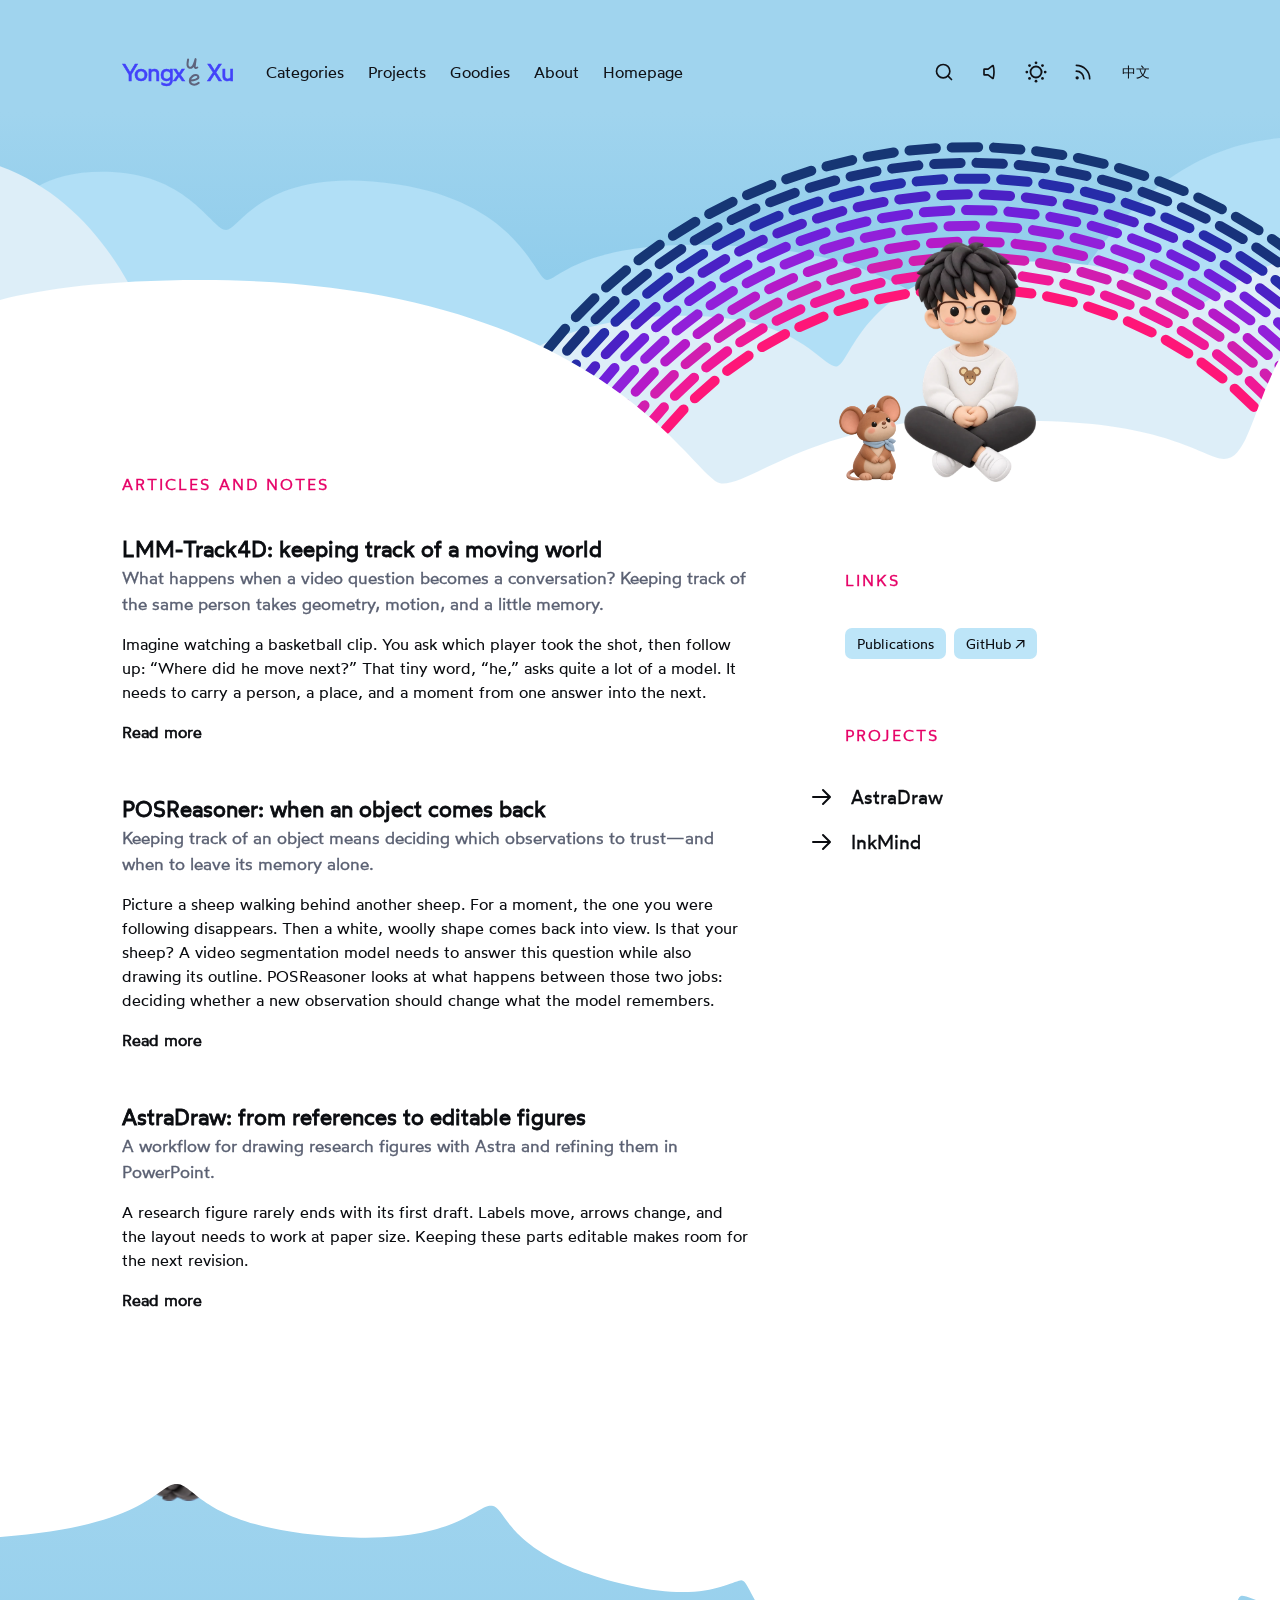
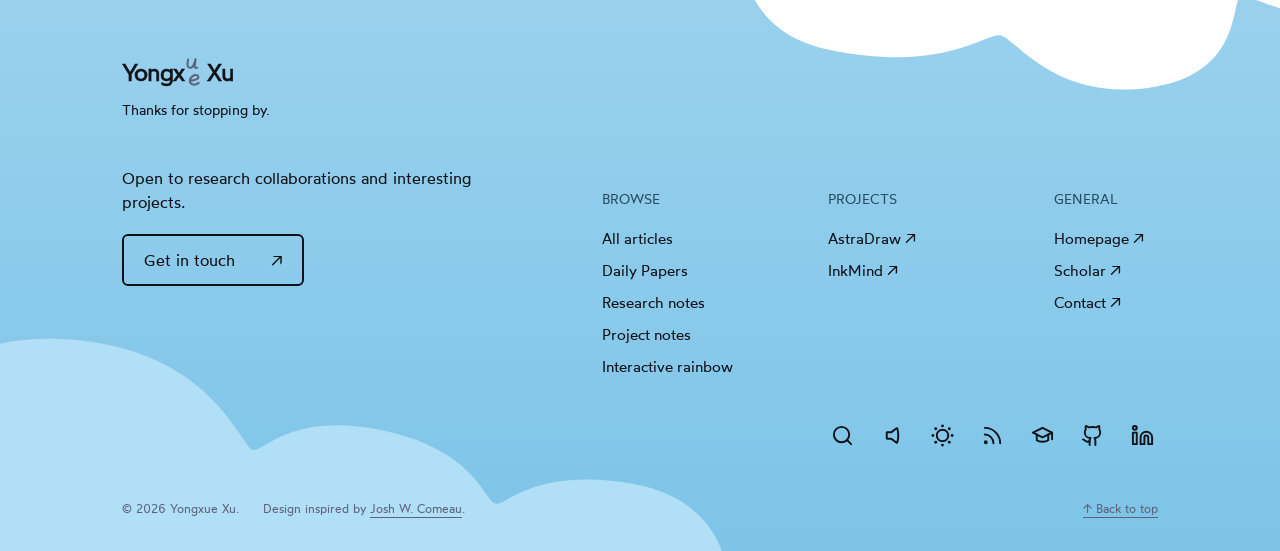
==== blog/index.html @ c4392465 "Shape Jerry greeting as an organic Blog cloud" ====
<!doctype html>
<html lang="en"><head><meta charset="utf-8"><meta name="viewport" content="width=device-width,initial-scale=1"><title>Yongxue Xu - Playground</title><meta name="description" content="Notes on research, making things, and following curiosity."><meta name="robots" content="noindex, follow"><meta name="theme-color" content="#ffffff"><script>(() => {
 let theme;
 try { theme = localStorage.getItem('academic-theme'); } catch {}
 if (theme !== 'light' && theme !== 'dark') theme = matchMedia('(prefers-color-scheme: dark)').matches ? 'dark' : 'light';
 document.documentElement.dataset.theme = theme;
 document.querySelector('meta[name="theme-color"]').content = theme === 'dark' ? '#1c1d20' : '#ffffff';
})();</script><script>if(performance.getEntriesByType('navigation')[0]?.type==='back_forward')document.documentElement.classList.add('article-arrival-restored');addEventListener('pagehide',()=>document.documentElement.classList.add('article-arrival-restored'));addEventListener('pageshow',event=>{if(event.persisted)document.documentElement.classList.add('article-arrival-restored')});</script><link rel="canonical" href="https://jerrysnow.me/blog/"><link rel="icon" href="data:,"><link rel="preload" href="/blog/fonts/wotfard-regular.woff2?v=c2abbd412fc5" as="font" type="font/woff2" crossorigin><link rel="stylesheet" href="/blog/blog.css?v=308c41fb3545"><link rel="stylesheet" href="/blog/icons.css?v=ea12366de164"><link rel="stylesheet" href="/blog/interactions.css?v=48648428bba0"><link rel="stylesheet" href="/blog/panel-motion.css?v=f6e79ca14c30"><link rel="stylesheet" href="/blog/navigation.css?v=359ce3f112be"><link rel="stylesheet" href="/blog/character.css?v=40e88186ac13"><link rel="stylesheet" href="/blog/character-details.css?v=f6d273eb0e67"><script src="/blog/character-interaction.js?v=0b908533a0e7" defer></script><link rel="stylesheet" href="/blog/footer.css?v=79daea4914ca"><link rel="stylesheet" href="/blog/identity.css?v=dd38e2857742"><link rel="stylesheet" href="/blog/article-components.css?v=2730246751bc"><link rel="stylesheet" href="/blog/research-scenes.css?v=dac17c675ec6"><link rel="stylesheet" href="/blog/track-scene.css?v=040179503195"><link rel="stylesheet" href="/blog/pos-scene.css?v=2b1e1f0c13e9"><link rel="stylesheet" href="/blog/reactions.css?v=8421b27d8550"><link rel="stylesheet" href="/blog/link-motion.css?v=eb699a6ab013"><link rel="stylesheet" href="/blog/article-meta.css?v=aee2e70439c1"><link rel="stylesheet" href="/blog/search-refine.css?v=677871f05381"><link rel="stylesheet" href="/blog/type-refine.css?v=e9ba472c1e7d"><link rel="stylesheet" href="/language-control.css?v=ee913818d95e"><script src="/language-control.js?v=cddb643d28ec" defer></script><script src="/blog/blog.js?v=fcf245952e29" defer></script><script src="/blog/reading.js?v=8371930f481e" defer></script><script src="/blog/research-scenes.js?v=ff529b68837d" defer></script><script src="/blog/track-scene.js?v=9be17534e829" defer></script><script src="/blog/pos-scene.js?v=4f4f8de9f750" defer></script><script src="/blog/tools.js?v=99a54544bd1f" defer></script><script src="/blog/icons.js?v=697948d222ee" defer></script><script src="/blog/interactions.js?v=b935df4c4863" defer></script><script src="/blog/panel-motion.js?v=184a9fdb4c69" defer></script><script src="/blog/navigation.js?v=bb3f966a4db1" defer></script><script src="/blog/reactions.js?v=2c4263b880e9" defer></script><script src="/blog/link-motion.js?v=6c645b166e83" defer></script><script src="/blog/article-meta.js?v=1c717c5bc2c6" defer></script><script src="/blog/page-hits.js?v=10e1ca2c6a20" defer></script><link rel="alternate" type="application/rss+xml" title="Yongxue Xu — Blog" href="/blog/feed.xml"></head><body id="top" class="blog-home"><a class="skip-link" href="#content">Skip to content</a><header class="site-header"><div class="blog-header"><a class="identity" href="/blog/" aria-label="Yongxue Xu — Blog"><span>Yongx</span><span class="name-monogram"><span class="name-monogram-text">ue</span><svg class="name-letter-u" width="16" height="14" viewBox="0 0 16 14" fill="none" aria-hidden="true" focusable="false"><path d="M3.1 2.5C2.7 4.6 2.1 7.4 2.8 9.2C3.4 10.9 5.5 11.4 7.1 10.1C9.1 8.5 9.8 4.9 10.6 2.1L9.7 9.4C9.6 10.8 10.6 11.5 12.3 10.5"/></svg><svg class="name-letter-e" width="16" height="14" viewBox="0 0 16 14" fill="none" aria-hidden="true" focusable="false"><path d="M3.2 7.4C6.4 7.6 11.8 6.2 11.4 3.8C11 1.5 7.7 1.5 5.6 3.1C2.2 5.7 1.9 9.6 4.9 11.1C7 12.2 9.5 11.6 11.7 9.9"/></svg></span><span>Xu</span></a><nav class="blog-nav" aria-label="Blog navigation"><div class="nav-disclosure"><button class="nav-trigger" type="button" data-nav-key="categories" aria-expanded="false" aria-controls="desktop-nav-panel-categories"><span data-en="Categories" data-zh="分类">Categories</span></button><div class="nav-panel" id="desktop-nav-panel-categories" hidden><a href="/blog/"><span data-en="All articles" data-zh="全部文章">All articles</span></a><a href="/daily/"><span data-en="Daily Papers" data-zh="每日论文">Daily Papers</span></a><a href="/blog/#research"><span data-en="Research notes" data-zh="研究笔记">Research notes</span></a><a href="/blog/#project-notes"><span data-en="Project notes" data-zh="项目笔记">Project notes</span></a></div></div><div class="nav-disclosure"><button class="nav-trigger" type="button" data-nav-key="projects" aria-expanded="false" aria-controls="desktop-nav-panel-projects"><span data-en="Projects" data-zh="项目">Projects</span></button><div class="nav-panel" id="desktop-nav-panel-projects" hidden><a href="https://github.com/IamJerryXu/AstraDraw" target="_blank" rel="noopener noreferrer">AstraDraw ↗</a><a href="https://inkmind-ai.com/" target="_blank" rel="noopener noreferrer">InkMind ↗</a></div></div><div class="nav-disclosure"><button class="nav-trigger" type="button" data-nav-key="goodies" aria-expanded="false" aria-controls="desktop-nav-panel-goodies"><span data-en="Goodies" data-zh="小玩意">Goodies</span></button><div class="nav-panel" id="desktop-nav-panel-goodies" hidden><a href="/blog/#rainbow" data-open-rainbow><span data-en="Interactive rainbow" data-zh="互动彩虹">Interactive rainbow</span></a><a href="/blog/feed.xml"><span data-en="RSS feed" data-zh="RSS 订阅">RSS feed</span></a></div></div><div class="nav-disclosure"><button class="nav-trigger" type="button" data-nav-key="about" aria-expanded="false" aria-controls="desktop-nav-panel-about"><span data-en="About" data-zh="关于">About</span></button><div class="nav-panel" id="desktop-nav-panel-about" hidden><p><span data-en="I’m Yongxue, an undergraduate at Sun Yat-sen University working on video generation and world models." data-zh="我是永雪，中山大学本科生，研究视频生成与世界模型。">I’m Yongxue, an undergraduate at Sun Yat-sen University working on video generation and world models.</span></p><a href="mailto:jiangjiangcheng753@gmail.com"><span data-en="Say hello" data-zh="联系我">Say hello</span> ↗</a></div></div><a class="nav-homepage" href="/"><span data-en="Homepage" data-zh="学术主页">Homepage</span></a></nav><div class="header-actions"><button class="icon-button" id="search-toggle" type="button" aria-label="Search" title="Search (⌘ K)" aria-haspopup="dialog" aria-controls="site-search" aria-expanded="false"><svg viewBox="0 0 24 24" fill="none" stroke="currentColor" stroke-width="1.7" stroke-linecap="round" stroke-linejoin="round" aria-hidden="true"><circle cx="10.5" cy="10.5" r="6.5"/><path d="m16 16 5 5"/></svg></button><button class="icon-button" id="sound-toggle" type="button" aria-label="Enable sounds" title="Enable sounds" aria-pressed="false"><svg viewBox="0 0 24 24" fill="none" stroke="currentColor" stroke-width="1.7" stroke-linecap="round" stroke-linejoin="round" aria-hidden="true"><path d="M11 4 6 8H3v8h3l5 4Z"/><path class="sound-waves" d="M15 8c2 2 2 6 0 8m3-11c4 4 4 10 0 14"/><path class="sound-off" d="m16 9 5 6m0-6-5 6"/></svg></button><button id="theme-toggle" type="button" aria-label="Switch to dark mode" title="Switch to dark mode"><svg class="theme-icon theme-icon--moon" viewBox="0 0 24 24" fill="none" stroke="currentColor" stroke-width="1.7" stroke-linecap="round" stroke-linejoin="round" aria-hidden="true"><path d="M20.9 13a9 9 0 0 1-9.9-9.9A9 9 0 1 0 20.9 13Z"/></svg><svg class="theme-icon theme-icon--sun" viewBox="0 0 24 24" fill="none" stroke="currentColor" stroke-width="1.7" stroke-linecap="round" aria-hidden="true"><circle cx="12" cy="12" r="4"/><path d="M12 2v2m0 16v2M2 12h2m16 0h2M4.93 4.93l1.42 1.42m11.3 11.3 1.42 1.42M4.93 19.07l1.42-1.42m11.3-11.3 1.42-1.42"/></svg></button><a class="icon-button social-tool" href="/blog/feed.xml" aria-label="RSS" title="RSS"><svg viewBox="0 0 24 24" fill="none" stroke="currentColor" stroke-width="1.7" stroke-linecap="round" stroke-linejoin="round" aria-hidden="true"><path d="M4 4a16 16 0 0 1 16 16M4 10a10 10 0 0 1 10 10"/><circle cx="5" cy="19" r="1" fill="currentColor"/></svg></a><button id="language" type="button" aria-label="切换到中文">中文</button><button class="menu-toggle" type="button" aria-label="Menu" aria-expanded="false" aria-controls="mobile-menu"><svg viewBox="0 0 24 24" fill="none" stroke="currentColor" stroke-width="2" aria-hidden="true"><path d="M4 7h16M4 12h16M4 17h16"/></svg></button></div></div><nav id="mobile-menu" hidden aria-label="Mobile navigation"><div class="nav-disclosure"><button class="nav-trigger" type="button" data-nav-key="categories" aria-expanded="false" aria-controls="mobile-nav-panel-categories"><span data-en="Categories" data-zh="分类">Categories</span></button><div class="nav-panel" id="mobile-nav-panel-categories" hidden><a href="/blog/"><span data-en="All articles" data-zh="全部文章">All articles</span></a><a href="/daily/"><span data-en="Daily Papers" data-zh="每日论文">Daily Papers</span></a><a href="/blog/#research"><span data-en="Research notes" data-zh="研究笔记">Research notes</span></a><a href="/blog/#project-notes"><span data-en="Project notes" data-zh="项目笔记">Project notes</span></a></div></div><div class="nav-disclosure"><button class="nav-trigger" type="button" data-nav-key="projects" aria-expanded="false" aria-controls="mobile-nav-panel-projects"><span data-en="Projects" data-zh="项目">Projects</span></button><div class="nav-panel" id="mobile-nav-panel-projects" hidden><a href="https://github.com/IamJerryXu/AstraDraw" target="_blank" rel="noopener noreferrer">AstraDraw ↗</a><a href="https://inkmind-ai.com/" target="_blank" rel="noopener noreferrer">InkMind ↗</a></div></div><div class="nav-disclosure"><button class="nav-trigger" type="button" data-nav-key="goodies" aria-expanded="false" aria-controls="mobile-nav-panel-goodies"><span data-en="Goodies" data-zh="小玩意">Goodies</span></button><div class="nav-panel" id="mobile-nav-panel-goodies" hidden><a href="/blog/#rainbow" data-open-rainbow><span data-en="Interactive rainbow" data-zh="互动彩虹">Interactive rainbow</span></a><a href="/blog/feed.xml"><span data-en="RSS feed" data-zh="RSS 订阅">RSS feed</span></a></div></div><div class="nav-disclosure"><button class="nav-trigger" type="button" data-nav-key="about" aria-expanded="false" aria-controls="mobile-nav-panel-about"><span data-en="About" data-zh="关于">About</span></button><div class="nav-panel" id="mobile-nav-panel-about" hidden><p><span data-en="I’m Yongxue, an undergraduate at Sun Yat-sen University working on video generation and world models." data-zh="我是永雪，中山大学本科生，研究视频生成与世界模型。">I’m Yongxue, an undergraduate at Sun Yat-sen University working on video generation and world models.</span></p><a href="mailto:jiangjiangcheng753@gmail.com"><span data-en="Say hello" data-zh="联系我">Say hello</span> ↗</a></div></div><a class="nav-homepage" href="/"><span data-en="Homepage" data-zh="学术主页">Homepage</span></a><div class="mobile-social-links"><a class="icon-button social-tool" href="/blog/feed.xml" aria-label="RSS" title="RSS"><svg viewBox="0 0 24 24" fill="none" stroke="currentColor" stroke-width="1.7" stroke-linecap="round" stroke-linejoin="round" aria-hidden="true"><path d="M4 4a16 16 0 0 1 16 16M4 10a10 10 0 0 1 10 10"/><circle cx="5" cy="19" r="1" fill="currentColor"/></svg></a><a class="icon-button social-tool" href="https://scholar.google.com/citations?user=8PtwUrkAAAAJ&amp;hl=en" aria-label="Google Scholar" title="Google Scholar"><svg viewBox="0 0 24 24" fill="none" stroke="currentColor" stroke-width="1.7" stroke-linecap="round" stroke-linejoin="round" aria-hidden="true"><path d="m2 9 10-5 10 5-10 5-10-5Z"/><path d="M6 11v6c4 3 8 3 12 0v-6M22 9v8"/></svg></a><a class="icon-button social-tool" href="https://github.com/IamJerryXu" aria-label="GitHub" title="GitHub"><svg viewBox="0 0 24 24" fill="none" stroke="currentColor" stroke-width="1.7" stroke-linecap="round" stroke-linejoin="round" aria-hidden="true"><path d="M9 21v-4c-4 1-4-2-6-2m15 6v-4c0-1-.3-1.6-.8-2 3-.3 5-1.5 5-5a4 4 0 0 0-1.2-3c.2-1 .2-2-.3-3-2-.3-3.2 1-3.2 1a12 12 0 0 0-7 0s-1.2-1.3-3.2-1C5.8 5 5.8 6 6 7a4 4 0 0 0-1.2 3c0 3.5 2 4.7 5 5-.5.4-.8 1-.8 2"/></svg></a><a class="icon-button social-tool" href="https://www.linkedin.com/in/%E6%B0%B8%E9%9B%AA-%E5%BE%90-6340a4415/" aria-label="LinkedIn" title="LinkedIn"><svg viewBox="0 0 24 24" fill="none" stroke="currentColor" stroke-width="1.7" stroke-linecap="round" stroke-linejoin="round" aria-hidden="true"><rect x="3" y="3" width="18" height="18" rx="2"/><path d="M7 10v7M7 7v.2M11 17v-7m0 3c0-4 6-4 6 0v4"/></svg></a></div></nav></header><dialog id="site-search" aria-labelledby="search-heading"><div class="search-heading"><h2 id="search-heading"><span data-en="Search" data-zh="搜索">Search</span></h2><button id="search-close" type="button" aria-label="Close search">×</button></div><label class="visually-hidden" for="site-search-input"><span data-en="Search this Blog" data-zh="搜索本博客">Search this Blog</span></label><div class="search-input-row"><span class="search-input-icon"><svg viewBox="0 0 24 24" fill="none" stroke="currentColor" stroke-width="1.7" stroke-linecap="round" stroke-linejoin="round" aria-hidden="true"><circle cx="10.5" cy="10.5" r="6.5"/><path d="m16 16 5 5"/></svg></span><input id="site-search-input" type="search" maxlength="150" autocomplete="off" placeholder="Search articles…" data-placeholder-en="Search articles…" data-placeholder-zh="搜索文章…"><button id="search-clear" type="button" aria-label="Clear search" hidden><svg viewBox="0 0 24 24" fill="none" stroke="currentColor" stroke-width="2" stroke-linecap="round" stroke-linejoin="round" aria-hidden="true"><path d="M19 6V20C19 21 18 22 17 22H7C6 22 5 21 5 20V6Z"/><path d="M10 11V17M14 11V17"/><g class="search-trash-lid"><path d="M3 6H21M8 6V4C8 3 9 2 10 2H14C15 2 16 3 16 4V6"/></g></svg></button></div><div id="search-results" aria-live="polite"></div><p id="search-empty" hidden><span data-en="No results. Try another keyword." data-zh="没有找到结果，试试其他关键词。">No results. Try another keyword.</span></p><p class="search-hint"><span data-en="Articles in this Blog" data-zh="搜索本博客文章">Articles in this Blog</span><kbd>Esc</kbd></p><div class="search-cloud"><svg viewBox="0 0 4113 146" fill="none" xmlns="http://www.w3.org/2000/svg" preserveAspectRatio="none" aria-hidden="true"><path d="M1825 113C1837.5 112 1874.5 145 2058.5 145.5C2242.5 146 2273 119.5 2288.5 119C2304 118.5 2312 140 2519.5 129.5C2727 119 2739.5 81.5 2748.5 82.5C2757.5 83.5 2821.5 105 2980.5 105C3139.5 105 3198 65 3211.5 61C3225 57 3230 91 3447.5 83.5C3665 76 3663 27.5 3675 29.5C3687 31.5 3710 76 3904 76C4098 76 4088 22 4098 19C4102.46 17.6626 4104.43 23.0822 4112.91 29.5V0.5H0.416992V28C24.7581 17.693 38.7983 8.78176 45.5013 9.5C59.5002 11 60.0014 72 226.501 72.5C393.001 73 432.003 19.5 440.502 18C449 16.5 474.502 77.5 669.002 85C863.502 92.5 889.003 56 902.502 56C916 56 937.002 92 1132.5 102.5C1328 113 1353 85 1363.5 85C1374 85 1391 124.5 1596 131.5C1801 138.5 1812.5 114 1825 113Z" fill="var(--bg)"/></svg>
</div></dialog><section class="scene" aria-label="Interactive rainbow"><h1 class="visually-hidden">Blog</h1><div class="rainbow-art"><canvas id="rainbow-scene" aria-hidden="true"></canvas></div><div class="home-cloud-window home-cloud-window--back"><svg width="5120" height="456" fill="none" viewBox="0 0 5120 456" preserveAspectRatio="none" xmlns="http://www.w3.org/2000/svg" class="source-home-cloud" aria-hidden="true"><path fill="var(--cloud-far)" d="M2467 198C2478.93 198 2508.5 148.5 2692.3 167C2855.77 183.454 2890 275.92 2940.45 271C2978.5 267.29 3025.5 66.1073 3208.04 55.5002C3364.5 46.408 3407.37 123 3419.5 123.5C3431.63 124 3448.89 83.0002 3564.32 83.0002C3728 83.0002 3767.67 198.501 3779.08 198C3790.5 197.5 3808 45.0002 4044.68 45.0002C4238.5 45.0002 4245.32 120.5 4256.5 116.5C4267.69 112.5 4277 13.5002 4417.9 13.5002C4567 13.5002 4590.74 115.5 4608.5 116.5C4626.26 117.5 4640.5 13.5007 4795 13.5004C4946 13.5002 4954.43 76.5003 4970.51 76.5003C4986.6 76.5003 4983 8.5 5077 8.5C5147.13 8.5 5148.62 62.7657 5148.14 74.3437C5148.08 75.8075 5148 77.2344 5148 78.6994V360V361.5C5148 383.592 5130.09 401.5 5108 401.5H9C-13.0914 401.5 -31 383.592 -31 361.5V133.5V76.0021V76.0002C-31 75.9604 -30.9925 -7.80104e-05 24 0C103.747 0.000113126 132.617 67.9717 143.069 117.186C148.413 142.347 172.927 161.481 197.99 155.7L478.5 91C598.5 64.5 646 110.5 659 110.5C672 110.5 714 31 856 33.5C998 36 996.5 76 1008.5 73.5C1020.5 71 1014.28 28.0329 1174.5 31C1309.5 33.5 1298.5 110.5 1327.5 110.5C1366.31 110.5 1378.25 109.457 1388 110.5C1406.69 112.5 1429.5 27 1615 27C1743.74 27 1771.09 161.183 1855.16 167C1930.28 172.198 1914.5 85 2032.05 90.0002C2108.93 93.2702 2132.33 148 2146.16 148C2160 148 2184 81.6655 2318.08 102.5C2440.5 121.524 2455.07 198 2467 198Z"></path><path fill="var(--cloud)" d="M2617 234C2496.99 229.765 2429.72 276.108 2400.53 303.732C2388.43 315.177 2372.83 323.5 2356.18 323.5H2135.62C2111.05 323.5 2089.95 305.704 2082.79 282.198C2061.56 212.504 2001.53 78.3592 1852.75 71.0003C1691 63 1645 185 1622 186.5C1599 188 1587 88.5 1368.5 88.5C1211 88.5 1180 157.5 1158.4 161.5C1136.8 165.501 1074.33 111 931 129.5C787.671 148 789.676 214.5 770 214C750.324 213.5 736.5 129.5 535.029 142.5C416.863 150.125 382.163 211.07 373.669 260.166C368.141 292.123 343.421 323.5 310.99 323.5H280.024C249.079 323.5 225.052 295.503 224.331 264.567C222.732 195.98 200.305 92 79 92C17.4738 92 3.47982 128.37 0.653094 139.38C0.122368 141.447 0 143.571 0 145.705V398C0 412.36 11.6404 424 25.9998 424H5100C5127.61 424 5150 401.615 5150 374V365V181.851C5150 149.381 5119.54 125.514 5087.89 132.773C5054.67 140.392 5019.02 148.008 5011.31 147.5C4996.11 146.501 4966.41 99.9071 4859.43 95.5003C4731 90.2096 4684 213.5 4663 213.5H4531.84C4513.48 213.5 4496.63 203.435 4485.66 188.715C4451.8 143.286 4365.08 52.9127 4220.67 71.0003C4061 91.0002 4023.5 150.5 4006.5 150.5C3989.5 150.5 3925.6 96.5092 3797.5 100.5C3637 105.5 3599 235.5 3589 231.5C3563.12 221.148 3430.32 192.596 3405.38 180.145C3382.96 168.954 3354.61 161.5 3318.87 161.5C3175.43 161.5 3129.73 224 3116.87 224C3104 224 3073.62 179.5 2953.5 179.5C2782 179.5 2771.92 286 2756 284.5C2740.08 283 2721.1 237.674 2617 234Z"></path></svg></div><div class="home-cloud-window home-cloud-window--front"><svg xmlns="http://www.w3.org/2000/svg" width="5120" height="456" fill="none" viewBox="0 0 5120 456" preserveAspectRatio="none" class="source-home-cloud" aria-hidden="true"><path fill="var(--bg)" d="M2641.4 401.5C2613.31 399.999 2525.75 198 2121.01 198C1862 198 1840 264.5 1806.88 259.5C1773.77 254.499 1723.34 129.991 1562.17 136C1401 142.009 1366.58 313.5 1339 321C1311.42 328.5 1279 226.5 1034.79 234.5C802.99 242.093 724.297 318.5 697 313C669.703 307.5 681 75.9996 430.496 32.4996C214.304 -5.042 99.7464 183.937 60.6394 266.475C51.4353 285.9 27.9703 295.392 8.5729 286.129C-15.3473 274.705 -43 292.144 -43 318.652V429.5C-43 443.859 -31.3592 455.5 -16.9999 455.5H5103C5127.3 455.5 5147 435.8 5147 411.5V232.89C5147 226.643 5146.46 220.404 5144.55 214.457C5136.92 190.729 5108.7 128.5 5022.5 128.5C4881 128.5 4935 253.704 4838.83 249C4808.16 247.499 4757.27 55.5004 4535 59C4312.73 62.4996 4283.98 270.5 4250.5 268.5C4217.02 266.5 4197 199 4037.27 189.5C3834.76 177.455 3790.86 285 3753.5 279C3716.14 273 3652.96 98.8238 3377.5 153.5C3156.46 197.374 3191.5 387.48 3139.82 376.5C3118.64 371.999 3078.5 339 2948.03 339C2894.2 339 2890.37 330.676 2837.19 339C2708.5 359.141 2669.5 403 2641.4 401.5Z"></path></svg></div><button class="scene-portrait character-interactive" type="button" style="--character-image:url('/assets/blog-character-white-glasses-v2.webp?v=1342f6666b50')"><span class="visually-hidden"><span data-en="Say hi to Jerry and give the mouse some cheese" data-zh="向 Jerry 打招呼，给小鼠一块奶酪">Say hi to Jerry and give the mouse some cheese</span></span><span class="character-layer character-layer--day"><img class="character-base" src="/assets/blog-character-white-glasses-v2.webp?v=1342f6666b50" alt="" width="397" height="720" decoding="async" draggable="false"><img class="character-expression" src="/assets/blog-character-white-glasses-happy-v2.webp?v=6861f7c022a5" alt="" width="397" height="720" decoding="async" draggable="false"><img class="character-greeting" src="/assets/character-wave-day.webp?v=d5bb3f0af913" alt="" width="397" height="720" decoding="async" draggable="false"></span><span class="character-layer character-layer--night"><img class="character-base" src="/assets/blog-character-white-glasses-night-v2.webp?v=46f1431ccb46" alt="" width="397" height="720" decoding="async" draggable="false"><img class="character-expression" src="/assets/blog-character-white-glasses-night-happy-v2.webp?v=daa34a20d571" alt="" width="397" height="720" decoding="async" draggable="false"><img class="character-greeting" src="/assets/character-wave-night.webp?v=6e66eee5efd6" alt="" width="397" height="720" decoding="async" draggable="false"></span><span class="character-stitch" aria-hidden="true"><svg class="character-stitch-art" viewBox="0 0 397 720" fill="none" preserveAspectRatio="xMidYMid meet" aria-hidden="true" focusable="false"><svg x="163" y="371" width="71" height="64" viewBox="0 0 64 58" fill="none">
<g stroke-linecap="round" stroke-linejoin="round">
<circle class="stitch-brown" cx="15" cy="16" r="12"/><circle class="stitch-brown" cx="49" cy="16" r="12"/>
<circle class="stitch-cream" cx="15" cy="16" r="7.5"/><circle class="stitch-cream" cx="49" cy="16" r="7.5"/>
<path class="stitch-brown" d="M16 30C16 20 22 14 32 14C42 14 48 20 48 30C48 41 41 50 32 53C23 50 16 41 16 30Z"/>
<path class="stitch-thread" d="M18.5 30C18.5 21.5 23.8 16.5 32 16.5C40.2 16.5 45.5 21.5 45.5 30C45.5 39.5 39.5 47 32 50.3C24.5 47 18.5 39.5 18.5 30Z"/>
<path class="stitch-cream" d="M22 38C24 34 28 35 32 38C36 35 40 34 42 38C44 44 37 49 32 49C27 49 20 44 22 38Z"/>
<path class="stitch-eye" d="M25 29V31M39 29V31"/>
<path class="stitch-nose" d="M29.5 38.5Q32 37 34.5 38.5Q34 42 32 42Q30 42 29.5 38.5Z"/>
</g></svg></svg></span><span class="character-hello" aria-hidden="true"><svg class="character-hello-cloud" viewBox="0 0 180 84" aria-hidden="true" focusable="false"><path d="M25 65C10 68 3 59 7 48C-2 37 5 22 20 22C22 7 40 2 53 11C65 0 86 2 94 11C107 2 128 7 133 18C150 14 163 27 159 40C162 48 169 53 179 52C174 65 161 64 150 59C141 72 123 73 111 66C97 79 77 78 65 69C50 78 34 75 25 65Z"/></svg><span class="character-hello-words"><span class="character-hello-hi">Hi,</span> I’m Jerry</span></span><span class="character-pet" aria-hidden="true"><img class="character-pet-art character-pet-rest-day" src="/assets/mouse-companion-day.webp?v=f9f0299085df" width="470" height="640" alt="" draggable="false" decoding="async"><img class="character-pet-art character-pet-rest-night" src="/assets/mouse-companion-night.webp?v=07bb78482b4f" width="470" height="640" alt="" draggable="false" decoding="async"><img class="character-pet-art character-pet-bite-day" src="/assets/mouse-bite-day.webp?v=72d7b9c13938" width="470" height="640" alt="" draggable="false" decoding="async"><img class="character-pet-art character-pet-bite-night" src="/assets/mouse-bite-night.webp?v=f47627fb4b5b" width="470" height="640" alt="" draggable="false" decoding="async"><span class="character-discovery"><svg viewBox="0 0 24 40" fill="none"><path d="M12 5L12 24" stroke="currentColor" stroke-width="8" stroke-linecap="round"/><circle cx="12" cy="35" r="4" fill="currentColor"/></svg></span></span><span class="character-cheese" aria-hidden="true"><svg viewBox="0 0 64 54" fill="none" aria-hidden="true" focusable="false"><g stroke-linecap="round" stroke-linejoin="round">
<path class="cheese-side" d="M7 24L39 7Q41 6 43 8L58 22V43Q58 46 55 46H9Q6 46 6 43V27Q6 25 7 24Z"/>
<path class="cheese-top" d="M7 24L39 7Q41 6 43 8L58 22L24 31Z"/>
<path class="cheese-front" d="M7 24L24 31L58 22V43Q58 46 55 46H9Q6 46 6 43V27Q6 25 7 24Z"/>
<path class="cheese-rind" d="M24 31V45"/>
<ellipse class="cheese-hole" cx="36" cy="19" rx="4" ry="2.4" transform="rotate(-14 36 19)"/>
<circle class="cheese-hole" cx="15" cy="35" r="2.8"/><circle class="cheese-hole" cx="34" cy="37" r="3.5"/><circle class="cheese-hole" cx="49" cy="31.5" r="2.3"/>
</g></svg></span></button><div class="rainbow-tools"><button class="rainbow-settings" type="button" aria-label="Rainbow settings" aria-expanded="false" aria-controls="rainbow-controls"><svg viewBox="0 0 24 24" fill="none" stroke="currentColor" stroke-width="1.7" aria-hidden="true"><path d="m9 3-.6 2.4-2 .9L4 5.6 2 9l1.8 1.7v2.6L2 15l2 3.4 2.4-.7 2 .9L9 21h4l.6-2.4 2-.9 2.4.7 2-3.4-1.8-1.7v-2.6L20 9l-2-3.4-2.4.7-2-.9L13 3Z"/><circle cx="11" cy="12" r="3"/></svg></button></div></section><section id="rainbow-controls" class="rainbow-console" role="dialog" aria-modal="false" aria-labelledby="rainbow-heading" hidden>
<div class="console-heading"><h2 id="rainbow-heading"><span data-en="Rainbow Configurator" data-zh="彩虹控制台">Rainbow Configurator</span></h2><button id="rainbow-close" type="button" aria-label="Close rainbow configurator"><svg viewBox="0 0 24 24" aria-hidden="true"><path d="m5 5 14 14M19 5 5 19"/></svg></button></div>
<div class="console-grid"><div class="console-field console-density"><label for="rainbow-density"><span data-en="DENSITY" data-zh="密度">DENSITY</span></label><div class="console-rail"><input id="rainbow-density" type="range" min="0" max="100" step="1" value="55"></div></div>
<div class="console-field console-rows"><label for="rainbow-rows"><span data-en="NUM OF ROWS" data-zh="色带数量">NUM OF ROWS</span></label><div class="console-rail console-rail--rows"><input id="rainbow-rows" type="range" min="3" max="10" step="1" value="10"></div></div>
<fieldset class="console-field console-operation"><legend><span data-en="OPERATION" data-zh="模式">OPERATION</span></legend><div class="console-toggle"><label><input type="radio" name="rainbow-shape" value="line" checked><span>modern</span></label><label><input type="radio" name="rainbow-shape" value="circle"><span>classic</span></label></div></fieldset>
<fieldset class="console-field console-edges"><legend><span data-en="EDGES" data-zh="端点">EDGES</span></legend><div class="console-toggle"><label><input type="radio" name="rainbow-linecap" value="round" checked><span>round</span></label><label><input type="radio" name="rainbow-linecap" value="square"><span>square</span></label></div></fieldset>
<div class="console-field console-segment"><span id="segment-label"><span data-en="SEGMENT VALUES" data-zh="线段参数">SEGMENT VALUES</span></span><div id="rainbow-segment-pad" aria-labelledby="segment-label"><span class="pad-crosshair pad-crosshair--x" aria-hidden="true"></span><span class="pad-crosshair pad-crosshair--y" aria-hidden="true"></span><button id="rainbow-segment-handle" type="button" aria-label="Segment length and width. Use arrow keys to adjust."></button></div></div></div>
<div class="console-bottom"><p><span data-en="Shape the rainbow with the controls above. &lt;strong&gt;Your changes are saved in this browser.&lt;/strong&gt;" data-zh="用上面的控件调整彩虹。&lt;strong&gt;设置只保存在当前浏览器。&lt;/strong&gt;">Shape the rainbow with the controls above. <strong>Your changes are saved in this browser.</strong></span></p><div class="console-actions"><div class="console-action"><span><span data-en="RANDOM" data-zh="随机">RANDOM</span></span><button id="rainbow-random" type="button"><span class="visually-hidden"><span data-en="Randomize rainbow" data-zh="随机调整彩虹">Randomize rainbow</span></span></button></div><div class="console-action"><span><span data-en="RESET" data-zh="重置">RESET</span></span><button id="rainbow-reset" type="button"><span class="visually-hidden"><span data-en="Reset rainbow" data-zh="重置彩虹">Reset rainbow</span></span></button></div></div></div></section><main class="blog-layout" id="content"><div class="writing"><h2 class="section-label"><span data-en="ARTICLES AND NOTES" data-zh="文章与手记">ARTICLES AND NOTES</span></h2><article class="post" id="research"><h3><a href="lmm-track4d/"><span data-en="LMM-Track4D: keeping track of a moving world" data-zh="LMM-Track4D：跟上一个不断变化的世界">LMM-Track4D: keeping track of a moving world</span></a></h3><p class="post-summary"><span data-en="What happens when a video question becomes a conversation? Keeping track of the same person takes geometry, motion, and a little memory." data-zh="当视频问答变成一段连续的对话，模型怎样才能一直跟住同一个人？这需要空间、运动，以及能够延续的状态。">What happens when a video question becomes a conversation? Keeping track of the same person takes geometry, motion, and a little memory.</span></p><p><span data-en="Imagine watching a basketball clip. You ask which player took the shot, then follow up: “Where did he move next?” That tiny word, “he,” asks quite a lot of a model. It needs to carry a person, a place, and a moment from one answer into the next." data-zh="想象你正在看一段篮球视频。你问谁刚才投了篮，又接着问：“他后来往哪儿走了？”一个很短的“他”，其实给模型出了道难题：上一轮说的是谁、当时在哪儿、后面发生了什么，都得接得上。">Imagine watching a basketball clip. You ask which player took the shot, then follow up: “Where did he move next?” That tiny word, “he,” asks quite a lot of a model. It needs to carry a person, a place, and a moment from one answer into the next.</span></p><a class="read-link" href="lmm-track4d/"><span data-en="Read more" data-zh="阅读全文">Read more</span><svg class="read-arrows" viewBox="0 0 36 12" aria-hidden="true"><path class="read-arrow-first" d="M.75 6h10.5M6 .75 11.25 6 6 11.25"/><path class="read-arrow-extra read-arrow-extra--1" d="M15 10L19.5 5.5L15 1"/><path class="read-arrow-extra read-arrow-extra--2" d="M23 10L27.5 5.5L23 1"/><path class="read-arrow-extra read-arrow-extra--3" d="M31 10L35.5 5.5L31 1"/></svg></a></article><article class="post" id="post-posreasoner"><h3><a href="posreasoner/"><span data-en="POSReasoner: when an object comes back" data-zh="POSReasoner：看不见，不等于该忘记">POSReasoner: when an object comes back</span></a></h3><p class="post-summary"><span data-en="Keeping track of an object means deciding which observations to trust—and when to leave its memory alone." data-zh="持续跟住一个目标，需要判断眼前的证据是否可信，也需要知道什么时候该保留原来的记忆。">Keeping track of an object means deciding which observations to trust—and when to leave its memory alone.</span></p><p><span data-en="Picture a sheep walking behind another sheep. For a moment, the one you were following disappears. Then a white, woolly shape comes back into view. Is that your sheep? A video segmentation model needs to answer this question while also drawing its outline. POSReasoner looks at what happens between those two jobs: deciding whether a new observation should change what the model remembers." data-zh="想象一只羊走到了另一只羊身后。你正跟着看的那只，短暂地消失了。等一团白色的身影重新出现，它还是刚才那只羊吗？视频分割模型既要画出轮廓，也要认清前后是不是同一个目标。POSReasoner 关注的，就是这两件事之间的一步：眼前的新观察，是否足以改写模型对它的记忆？">Picture a sheep walking behind another sheep. For a moment, the one you were following disappears. Then a white, woolly shape comes back into view. Is that your sheep? A video segmentation model needs to answer this question while also drawing its outline. POSReasoner looks at what happens between those two jobs: deciding whether a new observation should change what the model remembers.</span></p><a class="read-link" href="posreasoner/"><span data-en="Read more" data-zh="阅读全文">Read more</span><svg class="read-arrows" viewBox="0 0 36 12" aria-hidden="true"><path class="read-arrow-first" d="M.75 6h10.5M6 .75 11.25 6 6 11.25"/><path class="read-arrow-extra read-arrow-extra--1" d="M15 10L19.5 5.5L15 1"/><path class="read-arrow-extra read-arrow-extra--2" d="M23 10L27.5 5.5L23 1"/><path class="read-arrow-extra read-arrow-extra--3" d="M31 10L35.5 5.5L31 1"/></svg></a></article><article class="post" id="project-notes"><h3><a href="astradraw/"><span data-en="AstraDraw: from references to editable figures" data-zh="AstraDraw：从参考图到可编辑的科研图">AstraDraw: from references to editable figures</span></a></h3><p class="post-summary"><span data-en="A workflow for drawing research figures with Astra and refining them in PowerPoint." data-zh="用 Astra 画科研图，再在 PowerPoint 里继续修改。">A workflow for drawing research figures with Astra and refining them in PowerPoint.</span></p><p><span data-en="A research figure rarely ends with its first draft. Labels move, arrows change, and the layout needs to work at paper size. Keeping these parts editable makes room for the next revision." data-zh="科研图很少在第一稿就结束。标签要挪一点，箭头要调整，缩到论文大小后还得看清。保留文字、线条和布局的可编辑性，是为了给下一次修改留出空间。">A research figure rarely ends with its first draft. Labels move, arrows change, and the layout needs to work at paper size. Keeping these parts editable makes room for the next revision.</span></p><a class="read-link" href="astradraw/"><span data-en="Read more" data-zh="阅读全文">Read more</span><svg class="read-arrows" viewBox="0 0 36 12" aria-hidden="true"><path class="read-arrow-first" d="M.75 6h10.5M6 .75 11.25 6 6 11.25"/><path class="read-arrow-extra read-arrow-extra--1" d="M15 10L19.5 5.5L15 1"/><path class="read-arrow-extra read-arrow-extra--2" d="M23 10L27.5 5.5L23 1"/><path class="read-arrow-extra read-arrow-extra--3" d="M31 10L35.5 5.5L31 1"/></svg></a></article></div><aside class="blog-aside"><section><h2 class="section-label"><span data-en="LINKS" data-zh="链接">LINKS</span></h2><div class="topic-pills"><a href="/#publications"><span data-en="Publications" data-zh="论文">Publications</span></a><a href="https://github.com/IamJerryXu">GitHub ↗</a></div></section><section class="elsewhere"><h2 class="section-label"><span data-en="PROJECTS" data-zh="项目">PROJECTS</span></h2><a href="https://github.com/IamJerryXu/AstraDraw" target="_blank" rel="noopener noreferrer"><span aria-hidden="true">→</span><span>AstraDraw</span></a><a href="https://inkmind-ai.com/" target="_blank" rel="noopener noreferrer"><span aria-hidden="true">→</span><span>InkMind</span></a></section></aside></main><footer class="site-footer">
<div class="footer-peek" aria-hidden="true"><span class="character-layer character-layer--day"><img class="character-base" src="/assets/blog-character-white-glasses-v2.webp?v=1342f6666b50" alt="" width="397" height="720" decoding="async" draggable="false"><img class="character-expression" src="/assets/blog-character-white-glasses-happy-v2.webp?v=6861f7c022a5" alt="" width="397" height="720" decoding="async" draggable="false"></span><span class="character-layer character-layer--night"><img class="character-base" src="/assets/blog-character-white-glasses-night-v2.webp?v=46f1431ccb46" alt="" width="397" height="720" decoding="async" draggable="false"><img class="character-expression" src="/assets/blog-character-white-glasses-night-happy-v2.webp?v=daa34a20d571" alt="" width="397" height="720" decoding="async" draggable="false"></span><span class="character-stitch" aria-hidden="true"><svg class="character-stitch-art" viewBox="0 0 397 720" fill="none" preserveAspectRatio="xMidYMid meet" aria-hidden="true" focusable="false"><svg x="163" y="371" width="71" height="64" viewBox="0 0 64 58" fill="none">
<g stroke-linecap="round" stroke-linejoin="round">
<circle class="stitch-brown" cx="15" cy="16" r="12"/><circle class="stitch-brown" cx="49" cy="16" r="12"/>
<circle class="stitch-cream" cx="15" cy="16" r="7.5"/><circle class="stitch-cream" cx="49" cy="16" r="7.5"/>
<path class="stitch-brown" d="M16 30C16 20 22 14 32 14C42 14 48 20 48 30C48 41 41 50 32 53C23 50 16 41 16 30Z"/>
<path class="stitch-thread" d="M18.5 30C18.5 21.5 23.8 16.5 32 16.5C40.2 16.5 45.5 21.5 45.5 30C45.5 39.5 39.5 47 32 50.3C24.5 47 18.5 39.5 18.5 30Z"/>
<path class="stitch-cream" d="M22 38C24 34 28 35 32 38C36 35 40 34 42 38C44 44 37 49 32 49C27 49 20 44 22 38Z"/>
<path class="stitch-eye" d="M25 29V31M39 29V31"/>
<path class="stitch-nose" d="M29.5 38.5Q32 37 34.5 38.5Q34 42 32 42Q30 42 29.5 38.5Z"/>
</g></svg></svg></span></div>
<div class="footer-cloud-window"><svg width="320rem" height="15.625rem" viewBox="0 0 5120 337" fill="none" preserveAspectRatio="none" xmlns="http://www.w3.org/2000/svg" class="footer-cloud" aria-hidden="true"><path d="M2262 93C2122.5 82.5987 2116 21.5 2096.5 21.5C2077 21.5 2070.5 77.5238 1920.5 93C1794.5 106 1786 62 1771.5 63.5C1757 65 1687 155.5 1580 142C1473 128.5 1446.5 90 1435 93C1423.5 96 1448.03 199.005 1340 214C1181.5 236 1155.5 142 1144 142C1132.5 142 1105.5 269 946.5 236C787.5 203 799 115 784 114.5C769 114 732.5 162 544 158C382 154.562 352.5 81 341 84.5C329.5 88 358 269 168 326C-22 383 -75.5 180 -75.5 180V0.5H5189.5L5193.5 46C5193.5 46 5200 94 5069.5 100.5C4939 107 4923.5 21.5 4906.5 21.5C4889.5 21.5 4870 35 4835 93.5C4800 152 4765.5 169.5 4643.5 173.5C4521.5 177.5 4436.5 69 4425.5 76.5C4414.5 84 4413.5 212 4235 222C4056.5 232 4045.5 92 4033.5 89C4021.5 86 3968.5 169.5 3823.5 172.5C3678.5 175.5 3573.5 104 3562.5 106.5C3551.5 109 3553.5 167.5 3396 201C3238.5 234.5 3171.5 168.5 3161 172.5C3150.5 176.5 3164 273 3076.5 294.5C2975.99 319.197 2935 228 2920 225.5C2905 223 2862 276.955 2749 245C2671.4 223.057 2672.5 149 2660.5 151.5C2648.5 154 2622.5 181.04 2548.5 158C2425 119.548 2427.5 53.5 2412 51C2396.5 48.5 2376 101.5 2262 93Z" fill="var(--bg)"></path></svg></div><svg viewBox="0 0 1557 213" width="1590" height="213" fill="none" xmlns="http://www.w3.org/2000/svg" preserveAspectRatio="none" class="footer-lower-cloud" aria-hidden="true"><path d="M1331 165.5C1320.5 162.5 1311 112 1221.5 92.4999C1132 72.9999 1104.5 114 1093.5 112C1082.5 110 1052 6.04351 903.5 1.00011C771 -3.49989 732.5 90 722.5 92.4999C712.5 94.9998 647.5 54.0001 535.5 73.9999C423.5 93.9997 421.5 165.5 411.5 165.5C401.5 165.5 359 58.5001 203.5 49.4999C48 40.4998 0.5 136 0.5 209.5C0.5 283 62.5 309.5 62.5 309.5H100.5L1556.5 304.5V232.5C1556.5 215.5 1542.5 159.009 1464 145.5C1368.81 129.118 1341.5 168.5 1331 165.5Z"></path></svg>
<div class="footer-inner">
<div class="footer-identity"><a class="identity" href="/blog/" aria-label="Yongxue Xu — Blog"><span>Yongx</span><span class="name-monogram"><span class="name-monogram-text">ue</span><svg class="name-letter-u" width="16" height="14" viewBox="0 0 16 14" fill="none" aria-hidden="true" focusable="false"><path d="M3.1 2.5C2.7 4.6 2.1 7.4 2.8 9.2C3.4 10.9 5.5 11.4 7.1 10.1C9.1 8.5 9.8 4.9 10.6 2.1L9.7 9.4C9.6 10.8 10.6 11.5 12.3 10.5"/></svg><svg class="name-letter-e" width="16" height="14" viewBox="0 0 16 14" fill="none" aria-hidden="true" focusable="false"><path d="M3.2 7.4C6.4 7.6 11.8 6.2 11.4 3.8C11 1.5 7.7 1.5 5.6 3.1C2.2 5.7 1.9 9.6 4.9 11.1C7 12.2 9.5 11.6 11.7 9.9"/></svg></span><span>Xu</span></a>
<p class="footer-greeting"><span data-en="Thanks for stopping by." data-zh="谢谢你来逛逛。">Thanks for stopping by.</span></p>
<div class="footer-follow"><p><span data-en="Open to research collaborations and interesting projects." data-zh="欢迎交流科研合作和有趣的项目。">Open to research collaborations and interesting projects.</span></p><a class="footer-subscribe" href="mailto:jiangjiangcheng753@gmail.com"><span data-en="Get in touch" data-zh="联系我">Get in touch</span> <span aria-hidden="true">↗</span></a></div></div>
<div class="footer-directory"><div class="footer-columns">
<section><h2><span data-en="Browse" data-zh="内容">Browse</span></h2><a href="/blog/"><span data-en="All articles" data-zh="全部文章">All articles</span></a><a href="/daily/"><span data-en="Daily Papers" data-zh="每日论文">Daily Papers</span></a><a href="/blog/#research"><span data-en="Research notes" data-zh="研究笔记">Research notes</span></a><a href="/blog/astradraw/"><span data-en="Project notes" data-zh="项目笔记">Project notes</span></a><a href="/blog/#rainbow" data-open-rainbow><span data-en="Interactive rainbow" data-zh="互动彩虹">Interactive rainbow</span></a></section>
<section><h2><span data-en="Projects" data-zh="项目">Projects</span></h2><a href="https://github.com/IamJerryXu/AstraDraw" target="_blank" rel="noopener noreferrer">AstraDraw ↗</a><a href="https://inkmind-ai.com/" target="_blank" rel="noopener noreferrer">InkMind ↗</a></section>
<section><h2><span data-en="General" data-zh="更多">General</span></h2><a href="/"><span data-en="Homepage" data-zh="学术主页">Homepage</span> ↗</a><a href="https://scholar.google.com/citations?user=8PtwUrkAAAAJ&amp;hl=en">Scholar ↗</a><a href="mailto:jiangjiangcheng753@gmail.com"><span data-en="Contact" data-zh="联系我">Contact</span> ↗</a></section>
</div><div class="footer-social-links"><button class="icon-button" type="button" data-toolbar-action="search" aria-label="Search"></button><button class="icon-button" type="button" data-toolbar-action="sound" aria-label="Enable sounds"></button><button class="icon-button" type="button" data-toolbar-action="theme" aria-label="Change theme"></button><a class="icon-button social-tool" href="/blog/feed.xml" aria-label="RSS" title="RSS"><svg viewBox="0 0 24 24" fill="none" stroke="currentColor" stroke-width="1.7" stroke-linecap="round" stroke-linejoin="round" aria-hidden="true"><path d="M4 4a16 16 0 0 1 16 16M4 10a10 10 0 0 1 10 10"/><circle cx="5" cy="19" r="1" fill="currentColor"/></svg></a><a class="icon-button social-tool" href="https://scholar.google.com/citations?user=8PtwUrkAAAAJ&amp;hl=en" aria-label="Google Scholar" title="Google Scholar"><svg viewBox="0 0 24 24" fill="none" stroke="currentColor" stroke-width="1.7" stroke-linecap="round" stroke-linejoin="round" aria-hidden="true"><path d="m2 9 10-5 10 5-10 5-10-5Z"/><path d="M6 11v6c4 3 8 3 12 0v-6M22 9v8"/></svg></a><a class="icon-button social-tool" href="https://github.com/IamJerryXu" aria-label="GitHub" title="GitHub"><svg viewBox="0 0 24 24" fill="none" stroke="currentColor" stroke-width="1.7" stroke-linecap="round" stroke-linejoin="round" aria-hidden="true"><path d="M9 21v-4c-4 1-4-2-6-2m15 6v-4c0-1-.3-1.6-.8-2 3-.3 5-1.5 5-5a4 4 0 0 0-1.2-3c.2-1 .2-2-.3-3-2-.3-3.2 1-3.2 1a12 12 0 0 0-7 0s-1.2-1.3-3.2-1C5.8 5 5.8 6 6 7a4 4 0 0 0-1.2 3c0 3.5 2 4.7 5 5-.5.4-.8 1-.8 2"/></svg></a><a class="icon-button social-tool" href="https://www.linkedin.com/in/%E6%B0%B8%E9%9B%AA-%E5%BE%90-6340a4415/" aria-label="LinkedIn" title="LinkedIn"><svg viewBox="0 0 24 24" fill="none" stroke="currentColor" stroke-width="1.7" stroke-linecap="round" stroke-linejoin="round" aria-hidden="true"><rect x="3" y="3" width="18" height="18" rx="2"/><path d="M7 10v7M7 7v.2M11 17v-7m0 3c0-4 6-4 6 0v4"/></svg></a></div></div></div>
<div class="footer-credit"><span>© 2026 Yongxue Xu.</span><span><span data-en="Design inspired by" data-zh="设计参考">Design inspired by</span> <a href="https://www.joshwcomeau.com/" target="_blank" rel="noopener noreferrer">Josh W. Comeau</a>.</span><a class="back-to-top" href="#top">↑ <span data-en="Back to top" data-zh="回到顶部">Back to top</span></a></div></footer></body></html>
---- blog/blog.css ----
@font-face{font-family:Wotfard;src:url(fonts/wotfard-regular.woff2) format('woff2');font-style:normal;font-weight:400;font-display:swap}
@font-face{font-family:DM Sans;src:url(fonts/dm-sans-latin.woff2) format('woff2');font-style:normal;font-weight:400 700;font-display:swap}
:root{color-scheme:light;--bg:#fff;--fg:#101217;--muted:#5e637c;--line:#e6e8ef;--blue:#4242fa;--sky:#a0d4ee;--sky-bottom:#7dc4e8;--cloud-far:#b1e1f5;--cloud:#dceef8;--accent:#e60067;--pill:#bde5f8;--rainbow-1:#ff1678;--rainbow-2:#f01996;--rainbow-3:#d11eaf;--rainbow-4:#b51ac8;--rainbow-5:#9220d9;--rainbow-6:#7020da;--rainbow-7:#4b21c5;--rainbow-8:#262ca9;--rainbow-9:#18327b;--rainbow-10:#163674}
:root[data-theme=dark]{color-scheme:dark;--bg:#0d0e17;--fg:#f5f5fc;--muted:#b8b8ce;--line:#2b2b40;--blue:#a69bff;--sky:#161b38;--sky-bottom:#232554;--cloud-far:#282943;--cloud:#1d2034;--accent:#ff4da1;--pill:#272b49;--rainbow-1:#ff406e;--rainbow-2:#ff753e;--rainbow-3:#ffba4b;--rainbow-4:#e9db49;--rainbow-5:#8bd271;--rainbow-6:#39bab5;--rainbow-7:#3884ef;--rainbow-8:#6e61f5;--rainbow-9:#a24de6;--rainbow-10:#cc58b5}
*{box-sizing:border-box}html{scroll-behavior:smooth}body{overflow-x:clip;margin:0;background:var(--bg);color:var(--fg);font-family:'Wotfard',-apple-system,BlinkMacSystemFont,'Segoe UI',sans-serif;font-size:16px;line-height:1.5;-webkit-font-smoothing:antialiased}button,a{-webkit-tap-highlight-color:transparent}a{color:var(--blue);text-decoration:none}button{font:inherit;cursor:pointer}a:focus-visible,button:focus-visible,input:focus-visible{outline:2px solid var(--blue);outline-offset:5px}[hidden]{display:none!important}.visually-hidden{position:absolute;width:1px;height:1px;overflow:hidden;clip-path:inset(50%);white-space:nowrap}
.site-header{position:relative;z-index:10}.blog-home .site-header{background:var(--sky)}.blog-header{max-width:1100px;height:112px;margin:auto;padding:32px 32px 16px;display:flex;align-items:center;gap:60px}.identity{font-size:24px;letter-spacing:-1px;font-weight:500;white-space:nowrap;line-height:36px;display:flex;align-items:center;gap:3px}.name-spark{width:21px;height:34px;fill:none;stroke:var(--muted);stroke-width:1.5;stroke-linecap:round;stroke-linejoin:round;transition:transform .5s}.identity:hover .name-spark{transform:rotate(15deg);stroke:var(--blue)}.blog-nav{display:flex;align-items:center;gap:40px;font-size:16px}.blog-nav>a{color:var(--fg)}.blog-nav>a:hover{color:var(--blue)}.header-actions{margin-left:auto;display:flex;gap:24px;align-items:center}#theme-toggle,#language,.menu-toggle{border:0;background:none;color:var(--fg);padding:4px;display:inline-flex;align-items:center;justify-content:center;flex:none;height:32px}#theme-toggle{width:32px}#language{font-size:14px;min-width:32px}#theme-toggle svg,.menu-toggle svg{width:22px;height:22px}#theme-toggle .theme-icon--sun{display:none}html[data-theme=dark] #theme-toggle .theme-icon--moon{display:none}html[data-theme=dark] #theme-toggle .theme-icon--sun{display:block}.menu-toggle{display:none}#mobile-menu{padding:24px 24px 44px;background:var(--bg);position:absolute;top:80px;left:0;width:100%;box-shadow:0 16px 24px #0002}#mobile-menu a{display:block;font-size:27px;padding:12px;color:var(--fg)}
.scene{height:372px;position:relative;background:linear-gradient(var(--sky),var(--sky-bottom));isolation:isolate;overflow:hidden}.rainbow-art{position:absolute;left:calc(50% - 170px);top:-112px;width:1000px;height:520px;z-index:2}#rainbow-scene{width:100%;height:100%;display:block}.scene-portrait{position:absolute;z-index:4;width:132px;height:240px;left:calc(50% + 330px);top:130px;transform:translateX(-50%);pointer-events:none}.scene-portrait img{width:100%;height:100%;object-fit:contain;display:block}.clouds{position:absolute;width:100%;height:350px;bottom:0;left:0;z-index:3;pointer-events:none}.cloud-far{fill:var(--cloud-far)}.cloud-back{fill:var(--cloud)}.cloud-front{fill:var(--bg)}
/* Far clouds sit behind the rainbow, while the white foreground covers its base. */
.clouds{z-index:1}.clouds--front{z-index:3}.rainbow-tools{position:absolute;left:calc(50% + 405px);top:245px;z-index:6}.rainbow-settings{display:grid;place-items:center;width:34px;height:34px;border:0;background:none;color:var(--muted);opacity:0;transition:opacity .25s,transform .35s}.rainbow-settings svg{width:20px;height:20px}.scene:hover .rainbow-settings,.rainbow-settings:focus-visible,.rainbow-settings[aria-expanded=true]{opacity:.8}.rainbow-settings:hover{transform:rotate(35deg);opacity:1}#rainbow-controls{position:absolute;right:0;bottom:42px;width:230px;padding:20px;background:var(--bg);border:1px solid var(--line);border-radius:12px;box-shadow:0 12px 36px #0002;color:var(--fg);font-size:14px}#rainbow-controls strong{display:block;margin-bottom:16px;font-weight:600}#rainbow-controls label{display:block;color:var(--muted);font-size:13px}#rainbow-motion{width:100%;accent-color:var(--blue);margin:12px 0}#rainbow-reset{background:var(--pill);border:0;color:var(--fg);padding:5px 12px;border-radius:5px;font-size:13px}
.blog-layout{max-width:1100px;margin:-28px auto 0;padding:16px 32px 110px;display:grid;grid-template-columns:minmax(0,2fr) minmax(0,1fr);gap:96px;position:relative;z-index:2;pointer-events:none}.blog-layout>*{pointer-events:auto}.section-label{font-size:16px;letter-spacing:2px;line-height:24px;font-weight:500;color:var(--accent);margin:0 0 36px}.post h3{font-size:22px;line-height:33px;font-weight:650;letter-spacing:-.35px;margin:0 0 14px}.post h3 a{color:var(--fg)}.post h3 a:hover{color:var(--blue)}.post p{margin:0 0 20px;font-size:16px;line-height:24px}.post .post-summary{color:var(--muted);font-size:17px;line-height:25.5px;font-weight:500;margin-top:-9px}.read-link{font-size:16px;font-weight:650;color:var(--fg);display:inline-flex;align-items:center;gap:8px}.read-link svg{width:18px;height:18px;fill:none;stroke:currentColor;stroke-width:1.8;opacity:0;transform:translateX(-6px);transition:opacity .2s,transform .2s}.read-link:hover{color:var(--blue)}.read-link:hover svg{opacity:1;transform:translateX(0)}.blog-aside{padding-top:96px}.blog-aside .section-label{margin-bottom:36px}.topic-pills{display:flex;flex-wrap:wrap;gap:8px}.topic-pills a{display:block;border-radius:7px;background:var(--pill);color:var(--fg);padding:6px 12px;font-size:14px;line-height:20px;transition:transform .2s}.topic-pills a:hover{transform:translateY(-2px);color:var(--blue)}.blog-aside section+section{margin-top:64px}.elsewhere a{display:flex;align-items:flex-start;gap:16px;color:var(--fg);margin:0 0 22px;font-weight:600;font-size:19px;line-height:28px}.elsewhere a>span:first-child{margin-left:-34px;width:18px;flex:none;font-size:24px;font-weight:400;transition:transform .2s}.elsewhere small{display:block;color:var(--muted);font-weight:400;font-size:14px;line-height:22px;margin-top:2px}.elsewhere a:hover{color:var(--blue)}.elsewhere a:hover>span:first-child{transform:translateX(5px)}
footer{max-width:1036px;margin:0 auto;padding:24px 0 40px;display:flex;justify-content:space-between;gap:20px;color:var(--muted);font-size:13px;border-top:1px solid var(--line)}footer a{color:inherit}.article-main{max-width:1100px;margin:auto;padding:40px 32px 96px}.article-main>*{max-width:686px}.back{display:inline-block;font-size:14px;margin-bottom:32px}.article-main .section-label{font-size:14px;margin-bottom:12px}.article-title{font-size:36px;font-weight:600;letter-spacing:-1px;line-height:1.5;margin:0 0 16px}.article-deck{font-size:19px;line-height:1.6;color:var(--muted);margin:0;padding-bottom:32px;border-bottom:1px solid var(--line)}.article-body{margin-top:42px;font-size:18px;line-height:27px}.article-body p{margin:0 0 22.5px}.source{padding-top:24px;border-top:1px solid var(--line);margin-top:40px;font-size:14px;color:var(--muted)}.source a{white-space:nowrap}.skip-link{position:absolute;top:-100px;left:20px;background:var(--bg);padding:8px;z-index:20}.skip-link:focus{top:8px}@keyframes character-arrive{from{opacity:0;translate:0 12px}to{opacity:1;translate:0 0}}
@media(max-width:1100px){.blog-header{gap:40px}.blog-nav{gap:28px}.scene-portrait{left:calc(50% + 240px)}.rainbow-tools{left:calc(50% + 315px)}.rainbow-art{left:calc(50% - 260px)}.blog-layout{gap:64px}footer{margin:0 32px}}
@media(max-width:800px){.scene-portrait{display:none}.blog-header{padding:16px;height:80px;gap:24px}.blog-nav{display:none}.header-actions{gap:20px}.menu-toggle{display:inline-flex}.scene{height:227px}.clouds{height:230px;bottom:0}.blog-layout{display:block;margin:0 auto;padding:16px 16px 72px}.blog-aside{padding-top:0;margin-top:64px;display:grid;grid-template-columns:1fr 1fr;gap:48px}.blog-aside section+section{margin-top:0}.elsewhere a>span:first-child{margin-left:0}.article-main{padding:36px 16px 64px}footer{margin:0 16px}.article-title{font-size:32px;line-height:1.4}.rainbow-art{top:-150px;left:calc(50% - 280px)}.rainbow-tools{top:150px;left:auto;right:24px}}
@media(max-width:767px){.rainbow-art,.rainbow-tools{display:none}.clouds{width:180%;left:-40%}}
@media(max-width:460px){.identity{font-size:24px}.header-actions{gap:14px}.name-spark{width:16px}.blog-aside{display:block}.blog-aside section+section{margin-top:48px}.section-label{font-size:15px}.post h3{font-size:22px}.article-title{font-size:30px}.article-deck{font-size:18px}.header-actions #language{font-size:12px;min-width:25px}.blog-header{gap:10px}}
@media(max-width:350px){.identity{font-size:21px}.header-actions{gap:7px}.name-spark{width:14px}}
@media(prefers-reduced-motion:reduce){html{scroll-behavior:auto}*,*::before,*::after{animation:none!important;transition:none!important}.rainbow-tools{display:none}}
@media print{.site-header,.scene,footer,.back,.skip-link{display:none}:root[data-theme=dark]{--bg:#fff;--fg:#101217;--muted:#5e637c;--line:#e5eaf0;--blue:#4242fa;--accent:#e60067;color-scheme:light}.article-main,.blog-layout{padding:0;max-width:none;display:block}.blog-aside{display:none}}
/* Rainbow controls stay outside the clipped landscape. */
#rainbow-controls{position:fixed;z-index:30;top:110px;bottom:auto;right:max(20px,calc((100vw - 1100px)/2 + 32px));width:304px;max-height:calc(100svh - 136px);overflow-y:auto;padding:24px;border-radius:13px;box-shadow:0 12px 44px #0e244329}
#rainbow-controls strong{font-size:18px;margin-bottom:22px}.rainbow-field{display:grid;grid-template-columns:1fr auto;align-items:center;gap:3px 12px;margin-bottom:14px}.rainbow-field output{font-size:12px;color:var(--muted);font-variant-numeric:tabular-nums}.rainbow-field input[type=range]{grid-column:1/-1;width:100%;accent-color:var(--blue);margin:5px 0;height:18px}.rainbow-palette-field{display:flex;align-items:center;justify-content:space-between;margin:19px 0;gap:14px}#rainbow-palette{font:inherit;font-size:12px;color:var(--fg);background:var(--bg);border:1px solid var(--line);border-radius:5px;padding:6px;max-width:160px}
/* The snow mark is our own small signature. */
.name-spark{width:23px;height:30px;stroke:var(--blue);stroke-width:1.6;opacity:.75;transition:transform .6s cubic-bezier(.2,.8,.2,1),opacity .3s}.identity:hover .name-spark{transform:rotate(60deg);opacity:1}.name-spark .snow-tip{stroke-dasharray:8;stroke-dashoffset:0;transition:stroke-dashoffset .3s}.identity:hover .snow-tip{stroke-dashoffset:2}
.scene-portrait img,.footer-peek img{transition:filter .5s ease}.scene-portrait,.footer-peek{--shade:0}.scene-portrait::after,.footer-peek::after{content:"";position:absolute;inset:0;pointer-events:none;background:linear-gradient(115deg,transparent 20%,#08122e80);mask-image:var(--character-image);mask-position:center;mask-size:contain;mask-repeat:no-repeat;opacity:var(--shade);transition:opacity .5s}html[data-theme=dark] .scene-portrait,html[data-theme=dark] .footer-peek{--shade:1}html[data-theme=dark] .scene-portrait img,html[data-theme=dark] .footer-peek img{filter:brightness(.79) saturate(.78) drop-shadow(2px 5px 10px #06081733)}
/* Reading layout: sky heading, a comfortable text column, and a quiet sticky outline. */
:root{--article-sky:#c5eafa;--article-heading:#332457;--note:#edf8ff}:root[data-theme=dark]{--article-sky:#1c213c;--article-heading:#d6caff;--note:#1b253b}
.blog-article .site-header{background:var(--article-sky)}.blog-article .blog-header{height:96px;padding-top:16px;padding-bottom:16px}.article-hero{position:relative;background:var(--article-sky);padding-bottom:170px}.article-hero-inner{max-width:1100px;margin:auto;padding:44px 32px 0;position:relative;z-index:1}.article-hero .back{font-size:14px;margin:0 0 16px}.article-title{max-width:940px;font-size:36px;line-height:1.5;font-weight:500;letter-spacing:-.75px;margin:0 0 20px}.article-meta{font-size:16px;line-height:24px;color:var(--muted);margin:0}.article-meta a{color:var(--fg)}.article-hero>svg{width:100%;height:160px;position:absolute;bottom:-1px;left:0;pointer-events:none}.article-cloud-back{fill:var(--cloud-far)}.article-main{max-width:1100px;margin:0 auto;padding:80px 32px 48px;display:grid;grid-template-columns:minmax(0,686px) 250px;gap:100px;align-items:start}.article-main>*{max-width:none;min-width:0}.article-body{margin:0;font-size:18px;line-height:27px}.article-body p{margin:0 0 24px}.article-body h2{position:relative;scroll-margin-top:64px;font-size:30px;line-height:44px;font-weight:650;letter-spacing:-.6px;color:var(--article-heading);margin:64px 0 24px}.heading-anchor{position:absolute;left:-30px;font-weight:400;color:var(--blue);opacity:0;transition:opacity .2s}.article-body h2:hover .heading-anchor,.heading-anchor:focus-visible{opacity:1}.article-body p a,.article-body figcaption a{text-decoration:underline;text-underline-offset:3px;text-decoration-thickness:1px}.article-sidebar{height:100%;position:relative}.article-toc{position:sticky;top:120px;font-size:15px;line-height:24px}.article-toc h2{font-size:15px;line-height:24px;letter-spacing:2px;font-weight:500;margin:0 0 16px;color:var(--fg)}.article-toc a{display:block;margin:0 0 12px;color:var(--muted);transition:color .2s}.article-toc a:hover,.article-toc a[aria-current=location]{color:var(--blue)}.article-figure{margin:32px -20px}.article-figure>a{display:block;background:#fff;border:1px solid var(--line);border-radius:9px;overflow:hidden}.article-figure img{width:100%;height:auto;display:block;transition:opacity .2s}.article-figure>a:hover img{opacity:.9}.article-figure figcaption{font-size:14px;line-height:22px;color:var(--muted);text-align:center;margin:14px 20px 0}.article-note{background:var(--note);border-left:3px solid var(--blue);border-radius:3px 8px 8px 3px;margin:36px -32px;padding:26px 32px;font-size:17px;line-height:27px}.article-note strong{display:block;font-weight:600;margin-bottom:8px}.article-note p:last-child{margin:0}.article-body blockquote{margin:28px 0;padding:8px 0 8px 24px;border-left:3px solid var(--pill);font-style:italic;color:var(--muted);font-size:20px;line-height:32px}.project-link{display:flex;justify-content:space-between;align-items:center;gap:20px;margin:28px 0 48px;padding:22px 24px;border:1px solid var(--line);border-radius:8px;transition:border-color .2s}.project-link:hover{border-color:var(--blue)}.project-link strong{display:block;color:var(--fg);font-size:21px;margin-bottom:4px}.project-link>span>span{display:block;font-size:14px;color:var(--muted);overflow-wrap:anywhere}.project-link>span:last-child{font-size:26px}.article-end{border-top:1px solid var(--line);padding-top:24px;color:var(--muted);font-size:14px;display:flex;flex-wrap:wrap;gap:16px;justify-content:space-between}.mobile-toc{display:none}
/* Original footer landscape and a scroll-responsive character. */
footer.site-footer{position:relative;isolation:isolate;overflow:clip;display:block;max-width:none;margin:48px 0 0;padding:0;border:0;background:linear-gradient(var(--sky),var(--sky-bottom));color:var(--fg);min-height:440px}.footer-cloud{position:absolute;top:-1px;left:0;width:100%;height:190px;z-index:2;pointer-events:none;fill:var(--bg)}.footer-peek{position:absolute;top:140px;left:max(48px,calc(50% - 485px));width:132px;height:240px;z-index:1;transform:translateY(var(--peek-offset,-226px)) rotate(180deg);will-change:transform;pointer-events:none}.footer-peek img{width:100%;height:100%;object-fit:contain;display:block}.footer-inner{max-width:1100px;margin:auto;padding:274px 32px 64px;display:flex;align-items:flex-start;gap:72px;position:relative;z-index:3}.footer-identity{margin-right:auto}.footer-home{display:inline-block;margin-top:10px;font-size:14px;color:var(--fg)}.site-footer .identity{color:var(--blue)}.footer-inner nav{display:grid;grid-template-columns:1fr 1fr;gap:18px 36px;font-size:15px;padding-top:6px}.footer-inner nav a:hover,.footer-home:hover{color:var(--blue)}.back-to-top{font-size:13px;padding-top:8px;white-space:nowrap;color:var(--fg)}
@media(max-width:1100px){.article-main{grid-template-columns:minmax(0,1fr) 210px;gap:64px}.article-figure{margin-left:0;margin-right:0}.article-note{margin-left:0;margin-right:0}.footer-inner{gap:36px}}
@media(max-width:900px){.article-main{display:block;max-width:750px}.article-sidebar{display:none}.mobile-toc{display:block;margin:32px 0;color:var(--muted);font-size:15px;border-bottom:1px solid var(--line);padding-bottom:20px}.mobile-toc summary{cursor:pointer;color:var(--fg)}.mobile-toc nav{display:grid;gap:12px;margin-top:18px}.footer-inner{gap:24px}.footer-inner nav{gap:16px 24px}}
@media(max-width:800px){.blog-article .blog-header{height:80px}.article-hero-inner{padding:32px 16px 0}.article-title{font-size:30px;line-height:1.4;letter-spacing:-.5px}.article-hero{padding-bottom:134px}.article-hero>svg{height:110px}.article-main{padding:44px 16px 32px}.article-body h2{font-size:26px;line-height:38px;margin-top:48px}.heading-anchor{position:static;display:inline-block;margin-right:8px;font-size:20px;opacity:.55}.article-note{padding:20px;font-size:17px}.footer-inner{padding:270px 24px 48px;flex-wrap:wrap}.back-to-top{margin-left:auto}.site-footer .identity{font-size:24px}#rainbow-controls{top:90px;right:20px;max-height:calc(100svh - 112px)}}
@media(max-width:563px){.footer-peek{display:none}.footer-cloud{height:105px}.footer-inner{padding:144px 16px 36px;display:grid;grid-template-columns:1fr auto;gap:32px 20px}.footer-identity{grid-column:1/-1}.footer-inner nav{gap:16px 28px}.back-to-top{font-size:12px}footer.site-footer{min-height:340px;margin-top:24px}.article-title{font-size:28px}.article-meta{font-size:14px}.article-figure figcaption{text-align:left;margin-left:0;margin-right:0}.article-note{margin-top:28px;margin-bottom:28px}.article-end{display:grid}}
@media(prefers-reduced-motion:reduce){.footer-peek{will-change:auto}.name-spark,.scene-portrait img,.footer-peek img{transition:none}.identity:hover .name-spark{transform:none}}
@media print{.article-hero{background:none;padding-bottom:0}.article-hero>svg,.article-sidebar,.mobile-toc,.site-footer{display:none!important}.article-main{display:block}.article-note{border:1px solid #ccc}.article-body h2{color:#111}.heading-anchor{display:none}}
/* Compact, functional tools with the site's own line icons. */
.header-actions{gap:17px}.icon-button{display:inline-flex;align-items:center;justify-content:center;width:28px;height:32px;padding:3px;border:0;background:none;color:var(--fg);border-radius:4px;flex:none;transition:color .2s,transform .2s}.icon-button svg{width:23px;height:23px}.icon-button:hover{color:var(--blue);transform:translateY(-1px)}#sound-toggle[aria-pressed=false] .sound-waves,#sound-toggle[aria-pressed=true] .sound-off{display:none}.mobile-social-links{display:flex;gap:20px;margin:20px 12px 0}#mobile-menu .mobile-social-links a{padding:0;width:28px;display:inline-flex}.footer-social-links{display:flex;gap:14px;margin:16px 0 8px}.site-footer .icon-button{color:var(--fg)}.footer-inner{padding-top:278px}.footer-inner .identity{font-size:24px}
#site-search{width:min(640px,calc(100vw - 32px));max-height:80svh;border:1px solid var(--line);border-radius:14px;background:var(--bg);color:var(--fg);padding:28px;box-shadow:0 20px 80px #0003;margin:12vh auto auto}#site-search::backdrop{background:#10152c77;backdrop-filter:blur(5px)}.search-heading{display:flex;align-items:center;justify-content:space-between;gap:20px;margin-bottom:20px}.search-heading h2{margin:0;font-size:24px;font-weight:500}#search-close{width:32px;height:32px;background:none;border:0;color:var(--muted);font-size:28px;line-height:1}#site-search-input{width:100%;font:inherit;font-size:18px;background:var(--note);color:var(--fg);border:1px solid var(--line);border-radius:7px;padding:13px 16px}#search-results{display:grid;gap:4px;max-height:45svh;overflow:auto;margin-top:16px}#search-results a{display:block;padding:14px 12px;border-radius:6px;color:var(--fg)}#search-results a:hover,#search-results a:focus-visible{background:var(--note)}#search-results strong{display:block;font-weight:600;font-size:17px;line-height:25px}#search-results p,#search-results small{display:block;margin:5px 0 0;color:var(--muted);font-size:14px;line-height:21px}.search-hint{display:flex;align-items:center;justify-content:space-between;margin:22px 0 0;color:var(--muted);font-size:12px}.search-hint kbd{border:1px solid var(--line);border-radius:4px;padding:2px 5px}#search-empty{color:var(--muted);font-size:15px}
@media(max-width:1100px){.header-actions>.social-tool{display:none}.header-actions{gap:18px}}
@media(max-width:800px){.header-actions{gap:13px}.footer-inner .footer-social-links{gap:14px}}
@media(max-width:460px){.header-actions{gap:7px}.header-actions #theme-toggle,.header-actions .menu-toggle,.header-actions .icon-button{width:28px;padding:3px}.identity{font-size:22px}.name-spark{width:20px}.blog-header{gap:12px}.header-actions #language{min-width:24px;padding:0;font-size:11px}#site-search{padding:20px;margin-top:8vh}.search-hint{gap:15px}.footer-inner{padding-top:144px}}
@media(max-width:350px){.identity{font-size:20px}.name-spark{width:17px}.header-actions{gap:4px}.blog-header{gap:8px}.header-actions svg{width:20px;height:20px}}
.footer-peek{top:40px}.footer-inner{padding-top:246px}#search-results .search-result>span{display:block;margin-top:5px;color:var(--muted);font-size:14px;line-height:21px}.article-hero-inner{padding-top:24px}.article-main{padding-top:65px}
@media(max-width:800px){.article-hero-inner{padding-top:32px}.article-main{padding-top:44px}}
@media(max-width:563px){.footer-inner{padding-top:144px}}
.footer-credit{max-width:1100px;margin:auto;padding:0 32px 40px;display:flex;flex-wrap:wrap;gap:8px 24px;font-size:14px;line-height:24px;color:var(--muted);position:relative;z-index:3}.footer-credit a{color:inherit;text-decoration:underline;text-underline-offset:4px}.footer-credit a:hover{color:var(--blue)}.article-body h2{font-size:32px;line-height:48px;font-weight:700;margin-top:48px;margin-bottom:32px}.article-toc{top:160px;font-size:16px}.article-toc h2{font-size:16px}.article-note{font-size:16px;line-height:24px}.blog-header{padding-top:40px;padding-bottom:8px}
@media(max-width:800px){.blog-header{padding:16px}.article-body h2{font-size:26px;line-height:38px}.footer-credit{padding:0 24px 32px}}
@media(max-width:563px){.footer-credit{padding:0 16px 28px;font-size:12px;gap:4px 12px}}

/* The freely licensed Regular face is used throughout; light optical emphasis
   avoids the browser's much heavier synthetic bold at the reference sizes. */
.post h3,.read-link,.elsewhere a,.project-link strong,.search-result strong{font-weight:500;-webkit-text-stroke:.18px currentColor}.post h3{letter-spacing:0}.article-body h2{font-weight:500;-webkit-text-stroke:.3px currentColor}.article-note strong{font-weight:500;-webkit-text-stroke:.15px currentColor}
/* Reference console geometry: two instrument rows, switches, and an XY pad. */
#rainbow-controls.rainbow-console{--console-ink:#101419;position:fixed;left:max(16px,calc((100vw - 1100px)/2));right:auto;top:128px;width:620px;max-width:calc(100vw - 32px);max-height:calc(100svh - 148px);padding:4px;overflow:auto;border:0;border-radius:3px;background:#fff;color:var(--console-ink);box-shadow:0 12px 28px #14202a24,0 2px 5px #0003;font-family:ui-monospace,'SFMono-Regular',Menlo,Consolas,monospace;font-size:12px;line-height:18px;color-scheme:light;z-index:30}
.console-heading{display:flex;align-items:center;justify-content:space-between;height:52px;padding:0 12px;border-bottom:1px solid #c5c8d0}.console-heading h2{margin:0;font:700 20px/30px ui-monospace,'SFMono-Regular',Menlo,Consolas,monospace;letter-spacing:0}.console-heading #rainbow-close{background:none;border:0;color:#101419;padding:3px;width:28px;height:28px;display:grid;place-items:center}.console-heading svg{width:22px;height:22px;stroke:currentColor;stroke-width:1.7;fill:none}.console-grid{padding:12px;display:grid;grid-template-columns:1fr 1fr 216px;grid-template-rows:73px 73px 75px;gap:12px}.console-field{padding:4px;border:1px solid #c5c8d0;border-radius:6px;min-width:0;text-align:center;margin:0;display:flex;flex-direction:column;justify-content:space-between;gap:5px}.console-field>label,.console-field>span,.console-field>legend{font:500 16px/24px ui-monospace,'SFMono-Regular',Menlo,Consolas,monospace!important;color:#101419!important}.console-density,.console-rows{grid-column:1/3}.console-operation{grid-column:1}.console-edges{grid-column:2}.console-operation,.console-edges{display:block;position:relative;padding-top:32px}.console-field>legend{float:left;position:absolute;top:4px;left:4px;width:calc(100% - 8px);padding:0}.console-segment{grid-column:3;grid-row:1/4}.console-rail{height:34px;position:relative;background:#14191f;border:1px solid #a6adb9;border-radius:3px;overflow:hidden;padding:0 5px}.console-rail::before{content:"";position:absolute;inset:3px 12px;background:repeating-linear-gradient(to right,#35414b 0 2px,transparent 2px calc(100% / 21));pointer-events:none}.console-rail--rows::before{background-size:calc(100% / 7) 100%;background-image:linear-gradient(to right,#35414b 2px,transparent 2px)}.console-rail::after{content:"";position:absolute;height:2px;left:2px;right:2px;top:15px;background:#35414b;box-shadow:0 -3px #14191f,0 3px #14191f;pointer-events:none}.console-rail input{position:relative;z-index:1;-webkit-appearance:none;appearance:none;width:100%;height:32px;margin:0;background:none;cursor:ew-resize;display:block}.console-rail input::-webkit-slider-runnable-track{height:32px;background:transparent}.console-rail input::-webkit-slider-thumb{-webkit-appearance:none;appearance:none;width:24px;height:24px;margin-top:4px;border-radius:50%;background:white;border:2px solid #14191f;box-shadow:0 0 0 2px #14191f}.console-rail input::-moz-range-track{height:32px;background:none}.console-rail input::-moz-range-thumb{width:20px;height:20px;border-radius:50%;background:#fff;border:2px solid #14191f;box-shadow:0 0 0 2px #14191f}.console-rail input:focus-visible{outline:0}.console-rail:focus-within{outline:2px solid #4242fa;outline-offset:2px}.console-toggle{display:flex;align-items:center;background:#14191f;border:1px solid #a6adb9;border-radius:3px;padding:4px;height:36px;gap:2px}.console-toggle label{position:relative;flex:1;min-width:0;cursor:pointer;display:flex}.console-toggle input{position:absolute;opacity:0;width:1px;height:1px}.console-toggle span{width:100%;padding:3px 0;border-radius:3px;color:#8aa1b8;font-size:14px;line-height:20px}.console-toggle input:checked+span{background:#343e47;color:#fff}.console-toggle input:focus-visible+span{outline:2px solid #aebeff;outline-offset:1px}
#rainbow-segment-pad{width:206px;height:206px;flex:none;position:relative;touch-action:none;overflow:hidden;cursor:crosshair;border:1px solid #a6adb9;border-radius:3px;background:#14191f;background-image:radial-gradient(circle,#34414a 1px,transparent 1.2px);background-size:20px 20px;background-position:12px 12px}.pad-crosshair{position:absolute;background:#35414b;pointer-events:none}.pad-crosshair--x{width:2px;top:2px;bottom:2px;left:50%}.pad-crosshair--y{height:2px;left:2px;right:2px;top:50%}#rainbow-segment-handle{position:absolute;width:24px;height:24px;padding:0;border:2px solid #14191f;border-radius:50%;background:#fff;box-shadow:0 0 0 2px #14191f;transform:translate(-50%,-50%);cursor:grab}#rainbow-segment-pad[data-dragging] #rainbow-segment-handle{cursor:grabbing}#rainbow-segment-handle:focus-visible{outline:2px solid #aebeff;outline-offset:3px}.console-bottom{border-top:1px solid #c5c8d0;display:flex;align-items:center;gap:24px;padding:12px}.console-bottom p{flex:1;margin:0;font-size:12px;line-height:18px}.console-bottom p strong{display:inline!important;font:700 12px/18px ui-monospace,'SFMono-Regular',Menlo,Consolas,monospace!important;margin:0!important}.console-actions{width:204px;display:flex;gap:12px;flex:none}.console-action{width:96px;display:grid;gap:7px}.console-action>span{display:flex;align-items:center;gap:6px;white-space:nowrap;font-size:12px;line-height:16px}.console-action>span::before,.console-action>span::after{content:"";height:1px;background:#c5c8d0;flex:1}.console-action button,#rainbow-reset{height:36px;width:96px;border:0;border-bottom:3px solid #596671;border-left:2px solid #69747e;border-right:2px solid #788590;border-radius:6px 6px 3px 3px;background:linear-gradient(#d5dfe8,#bcc7d1);box-shadow:inset 0 2px 4px #ffffff60;position:relative;padding:0;font:inherit;color:#101419;transition:transform 80ms,filter 100ms;cursor:pointer}.console-action #rainbow-reset{background:linear-gradient(#fb2863,#d30739);border-color:#860422;border-left-color:#a80831;border-right-color:#a80831}.console-action button:hover{filter:brightness(1.04)}.console-action button:active,.console-action button.is-pressed{transform:translateY(2px);border-bottom-width:1px;box-shadow:inset 0 1px 4px #0002;filter:brightness(.95)}
/* The headline uses the available Regular with restrained optical thickening. */
.identity>span{-webkit-text-stroke:.55px currentColor}.blog-nav{font-weight:400;-webkit-text-stroke:0}.read-link .read-arrows{width:36px;height:12px;opacity:1;transform:none;stroke-width:1.5;overflow:visible}.read-arrow-first{opacity:0;transition:opacity 125ms}.post:hover .read-arrow-first,.read-link:focus-visible .read-arrow-first{opacity:1}.read-link:hover .read-arrows{transform:none}.read-arrow-extra{opacity:0;transition:opacity 125ms}.read-link:hover .read-arrow-extra--1,.read-link:focus-visible .read-arrow-extra--1{opacity:1;transition-duration:0ms;transition-delay:0ms}.read-link:hover .read-arrow-extra--2,.read-link:focus-visible .read-arrow-extra--2{opacity:.66;transition-duration:0ms;transition-delay:125ms}.read-link:hover .read-arrow-extra--3,.read-link:focus-visible .read-arrow-extra--3{opacity:.35;transition-duration:0ms;transition-delay:250ms}
@media(max-width:800px){#rainbow-controls.rainbow-console{top:90px;max-height:calc(100svh - 106px)}}
@media(max-width:640px){.console-grid{grid-template-columns:1fr 1fr;grid-template-rows:auto;gap:10px}.console-segment{grid-column:1/3;grid-row:auto;align-items:center}.console-bottom{flex-wrap:wrap}.console-bottom p{flex-basis:100%}.console-heading h2{font-size:17px}.console-actions{margin-left:auto}}
@media(prefers-reduced-motion:reduce){.read-link:hover .read-arrow-extra,.read-link:focus-visible .read-arrow-extra{transition-delay:0ms}.console-action button{transition:none}}
#rainbow-controls .console-toggle label{display:flex}#rainbow-controls .console-toggle span{display:block}
.read-link:hover .read-arrow-first{transition-duration:0ms}.read-arrow-extra--1{transition-delay:0ms}.read-arrow-extra--2{transition-delay:125ms}.read-arrow-extra--3{transition-delay:250ms}

/* Separate real articles while retaining the open reading-list layout. */
.post + .post{margin-top:64px}
.post[id]{scroll-margin-top:112px}
---- blog/icons.css ----
/* Standard 24-unit outline geometry; custom motion follows the observed controls. */
[data-icon-ready]>.j-icon{display:block;width:20px;height:20px;min-width:20px;flex:none;overflow:visible;stroke-width:2;stroke-linecap:round;stroke-linejoin:round;transform-origin:center;transition:none!important}
[data-icon-ready=search]>.j-icon{transform-origin:45.833333% 45.833333%}
[data-icon-ready] .speaker-body{transform-origin:30% center}
[data-icon-ready] .speaker-shift,[data-icon-ready] .sound-wave-inner,[data-icon-ready] .sound-wave-outer{transform-origin:center;transition:none}
.header-actions [data-icon-ready]>.j-icon{width:20px;height:20px}
.footer-social-links{display:flex;align-items:center;gap:18px;flex-wrap:wrap}
.footer-social-links [data-icon-ready]{display:flex;align-items:center;justify-content:center;width:32px;height:32px;min-width:32px;padding:0;border:0;border-radius:50%;background:none;color:#294e60;position:relative;text-decoration:none;transform:none;transition:color 150ms;outline-offset:3px}
.footer-social-links [data-icon-ready]::before{content:"";position:absolute;inset:-4px}
.footer-social-links [data-icon-ready]:hover{color:#142c3d}
html[data-theme=dark] .footer-social-links [data-icon-ready]{color:#b8d5e7}
html[data-theme=dark] .footer-social-links [data-icon-ready]:hover{color:#eff8ff}
@media(prefers-reduced-motion:reduce){[data-icon-ready],[data-icon-ready] *{transition:none!important;animation:none!important}}
/* Each control nudges its own drawing; its clickable area stays in place. */
.icon-button[data-icon-ready]:hover{transform:none}
[data-icon-ready] .search-shine{opacity:0;transition:opacity 0ms}
html[data-theme=dark] [data-icon-ready] .search-shine{opacity:.5;transition:opacity 500ms 400ms}
@keyframes blog-sun-ray-enter{from{transform:scale(0)}to{transform:scale(1)}}
@media(prefers-reduced-motion:no-preference){
.theme-rays-enter .theme-dots circle{transform-origin:12px 12px;animation:blog-sun-ray-enter 500ms cubic-bezier(.07,.7,.35,1.35) var(--ray-delay) backwards}
}
.menu-external-icon{display:inline-block;width:.7em;height:.7em;margin-left:.2em;vertical-align:baseline;transform:translateY(.0625rem);overflow:visible;fill:none;stroke:currentColor;stroke-width:2;stroke-linecap:round;stroke-linejoin:round;opacity:.7;transition:opacity 200ms;pointer-events:none}
.nav-panel a:hover .menu-external-icon,.nav-panel a:focus-visible .menu-external-icon{opacity:1}
.menu-external-arrow{transition:stroke 250ms}
.nav-panel a:hover .menu-external-arrow,.nav-panel a:focus-visible .menu-external-arrow{stroke:var(--blue)}
@media(prefers-reduced-motion:reduce){.menu-external-icon,.menu-external-arrow{transition:none!important}}
---- blog/interactions.css ----
/* Timings measured from the reference; our static pages enter on each full navigation. */
/* Article navigation: keep the sky stable while the reading surface arrives. */
@keyframes article-arrive{from{opacity:0}to{opacity:1}}
@media screen and (prefers-reduced-motion:no-preference){
.blog-article .article-hero-inner{animation:article-arrive 420ms cubic-bezier(.22,.61,.36,1) backwards}
.blog-article .article-body{animation:article-arrive 480ms 60ms cubic-bezier(.22,.61,.36,1) backwards}
}
/* Restored history pages should show their previous reading position immediately. */
.article-arrival-restored .blog-article .article-hero-inner,
.article-arrival-restored .blog-article .article-body,
.article-arrival-restored .blog-article .article-toc,
.article-arrival-restored .blog-article .header-actions>*{animation:none}
/* Match the mascot's source fade, independently of its theme and expression layers. */
@keyframes scene-character-fade{from{opacity:0}to{opacity:1}}
@media(prefers-reduced-motion:no-preference){
.scene-portrait{animation:scene-character-fade 600ms 200ms ease backwards}
}
/* Keep a slow-loading image from appearing after its entrance has already finished. */
@media(scripting:enabled) and (prefers-reduced-motion:no-preference){
.scene-portrait:not(.is-ready){opacity:0;animation:none}
}
@keyframes toolbar-arrive{from{opacity:0;transform:translateY(-8px)}to{opacity:1;transform:translateY(0)}}
@media(min-width:801px) and (prefers-reduced-motion:no-preference){
.header-actions>*{animation:toolbar-arrive calc(500ms + var(--tool-order)*100ms) calc(var(--tool-order)*100ms) cubic-bezier(.17,.67,.2,1) both}
.article-toc{animation:toc-fade 400ms both,toc-enter 700ms cubic-bezier(.17,.67,.54,1) both}
}
@keyframes toc-fade{from{opacity:0}to{opacity:1}}
@keyframes toc-enter{from{transform:translateX(20px)}to{transform:translateX(0)}}
.blog-article .site-header{position:sticky;top:0;backdrop-filter:blur(8px);-webkit-backdrop-filter:blur(8px);transition:background-color 350ms cubic-bezier(.41,.1,.13,1)}
.blog-article .site-header.is-scrolled{background:color-mix(in srgb,var(--article-sky) 70%,transparent)}
.article-body h2{scroll-margin-top:120px}
.scene-portrait .character-layer,.footer-peek .character-layer{transition:opacity 850ms cubic-bezier(.41,.1,.13,1)}
body,.clouds path,.article-hero,.article-hero path,.footer-cloud{transition:background-color 350ms cubic-bezier(.41,.1,.13,1),color 350ms cubic-bezier(.41,.1,.13,1),fill 350ms cubic-bezier(.41,.1,.13,1)}
.heading-anchor{display:none}
@media(min-width:801px) and (pointer:fine){
.heading-anchor{display:flex;align-items:center;justify-content:center;left:0;top:0;width:32px;height:44px;opacity:0;transform:translateX(-85%);transition:opacity 400ms 250ms cubic-bezier(.61,.55,.24,.97),transform 400ms 250ms cubic-bezier(.61,.55,.24,.97)}
.article-body h2:hover .heading-anchor,.heading-anchor:focus-visible{opacity:1;transform:translateX(-100%);transition-duration:250ms;transition-delay:0ms;transition-timing-function:cubic-bezier(.17,.67,.47,1)}
.heading-anchor svg{width:20px;height:20px;fill:none;stroke:currentColor;stroke-width:2;stroke-linecap:round}
.heading-anchor path{transform-origin:12px 12px;transition:transform 150ms}
.heading-anchor.is-booped path:nth-child(1){transform:translateY(1px)}
.heading-anchor.is-booped path:nth-child(2){transform:translateY(-1px)}
.heading-anchor.is-booped path:nth-child(3){transform:translateX(1px)}
.heading-anchor.is-booped path:nth-child(4){transform:translateX(-1px)}
.heading-anchor:active path:nth-child(1){transform:translateY(4px)}
.heading-anchor:active path:nth-child(2){transform:translateY(-4px)}
.heading-anchor:active path:nth-child(3){transform:translateX(4px) rotate(11.3deg)}
.heading-anchor:active path:nth-child(4){transform:translateX(-4px) rotate(11.3deg)}
}
@media(prefers-reduced-motion:reduce){html{scroll-behavior:auto}.scene-portrait .character-layer,.footer-peek .character-layer,.heading-anchor,.heading-anchor path,body,.clouds path,.article-hero,.article-hero path,.footer-cloud{transition:none!important}.header-actions>*,.identity>span,.name-monogram,.name-monogram path,.article-toc{animation:none!important}}
/* The gear waits for intent, then keeps a cumulative press/release turn. */
.rainbow-tools{opacity:0;transform:scale(.5) translate(-32px,64px);transform-origin:center;transition:opacity 800ms,transform 200s}
.rainbow-tools.is-revealed,.rainbow-tools:focus-within{opacity:1;transform:scale(1) translate(0,0);transition:opacity 500ms cubic-bezier(.17,.67,.53,.97),transform 500ms cubic-bezier(.17,.67,.53,.97)}
.rainbow-tools.is-obscured{visibility:hidden;pointer-events:none}
.rainbow-settings,.scene:hover .rainbow-settings,.rainbow-settings[aria-expanded=true]{width:48px;height:48px;opacity:.5;transform:none;border:1px solid currentColor;border-radius:50%;transition:opacity 200ms}
.rainbow-settings:hover,.rainbow-settings:focus-visible{opacity:1;transform:none}
.rainbow-settings:active{border-width:3px}
.rainbow-settings svg{width:24px;height:24px;will-change:transform}
#rainbow-controls:not([hidden]){animation:console-fade-in 300ms both}
#rainbow-controls.is-closing{animation:none;opacity:0;transition:opacity 200ms 100ms;pointer-events:none}
@keyframes console-fade-in{from{opacity:0}to{opacity:1}}
@media(prefers-reduced-motion:reduce){.rainbow-tools{display:block;opacity:1;transform:none;transition:none}.rainbow-settings svg{will-change:auto}#rainbow-controls:not([hidden]){animation:none}#rainbow-controls.is-closing{transition:none}}
/* Search unfolds from the top; its index remains the site's own articles and research. */
#site-search{position:fixed;inset:0 0 auto;margin:0;width:100%;max-width:none;max-height:85svh;border:0;border-radius:0;padding:36px max(24px,calc((100vw - 850px)/2)) 24px;box-shadow:0 12px 40px #0003;transform-origin:top center}
#site-search[open]{animation:search-arrive 833ms 100ms linear(0,.1407 4.43%,.9383 16.72%,1.0774 20.43%,1.1493 24.31%,1.1629 26.95%,1.1536 29.93%,1.0168 43.09%,.9766 51%,1.0033 76.88%,1) both}
@keyframes search-arrive{from{transform:translateY(-15%);opacity:0}to{transform:translateY(0);opacity:1}}
@keyframes search-content-depart{to{opacity:0}}
#mobile-menu{position:fixed;inset:80px 8px 8px;width:auto;overflow:auto;border-radius:6px;padding:24px;z-index:12}
#mobile-menu:not([hidden]){animation:menu-arrive 400ms cubic-bezier(.17,.67,.51,1) both}
#mobile-menu:not([hidden])>*{animation:toc-fade 300ms 200ms both}
@keyframes menu-arrive{from{transform:translateX(25%);opacity:0}to{transform:translateX(0);opacity:1}}
#mobile-menu.is-closing{animation:search-content-depart 300ms both;pointer-events:none}
@media(prefers-reduced-motion:reduce){#site-search[open],#site-search.is-closing,#site-search.is-closing>*,#mobile-menu:not([hidden]),#mobile-menu:not([hidden])>*{animation:none}}
@media(max-width:460px){#site-search{padding:24px 20px}}
.article-toc{top:160px}
.article-toc a{opacity:.7;transition:opacity 500ms,color 200ms}
.article-toc a:hover,.article-toc a:focus-visible,.article-toc a[aria-current=location]{opacity:1;transition-duration:0ms}
.article-body h2{scroll-margin-top:128px}
.menu-toggle[aria-expanded=true] svg path{d:path('M6 6 18 18M6 18 18 6');transition:d 150ms}
@media(max-width:1080px) and (min-width:564px){.footer-peek{left:0;transform:translateY(-82px) rotate(180deg)}}

.header-actions>:nth-child(1){--tool-order:1}
.header-actions>:nth-child(2){--tool-order:2}
.header-actions>:nth-child(3){--tool-order:3}
.header-actions>:nth-child(4){--tool-order:4}
.header-actions>:nth-child(5){--tool-order:5}
.header-actions>:nth-child(6){--tool-order:6}
.header-actions>:nth-child(7){--tool-order:7}
.header-actions>:nth-child(8){--tool-order:8}
.header-actions>:nth-child(9){--tool-order:9}
#site-search{background:transparent;isolation:isolate;box-shadow:none;padding-bottom:64px}
#site-search::before,#site-search::after{content:"";position:absolute;left:0;right:0;background:var(--bg);z-index:-1;pointer-events:none}
#site-search::before{top:0;bottom:32px}
#site-search::after{bottom:0;height:64px;border-radius:0 0 50% 50% / 0 0 100% 100%;transform-origin:center top;animation:search-edge 600ms both}
@keyframes search-edge{from{transform:scale(.8,0)}to{transform:scale(1)}}
#site-search>*{position:relative}
@media(prefers-reduced-motion:reduce){#site-search::after{animation:none}}
#search-results strong{font-weight:500;-webkit-text-stroke:.18px currentColor}
/* The reference search edge is a multi-lobed SVG, rather than a rounded box. */
#site-search{background:var(--bg);overflow:visible;padding-bottom:24px}
#site-search::before,#site-search::after{display:none}
#site-search>.search-cloud{position:absolute;left:0;right:0;bottom:0;width:100%;transform:translateY(calc(100% - 2px));display:flex;justify-content:center;z-index:-1;pointer-events:none;overflow-x:clip;overflow-y:visible}
.search-cloud>svg{display:block;flex:none;width:100%;min-width:2000px;height:auto;aspect-ratio:4113/146;transform-origin:top center;animation:search-cloud-unfold 600ms ease both;--cloud-end-y:-30%;--cloud-start-x:.8}
@keyframes search-cloud-unfold{from{transform:scaleX(var(--cloud-start-x)) scaleY(0)}to{transform:scaleY(2) translateY(var(--cloud-end-y))}}
@media(min-width:1440px){.search-cloud>svg{--cloud-end-y:0%}}
@media(min-width:1600px){.search-cloud>svg{--cloud-start-x:.9}}
@media(min-width:1840px){.search-cloud>svg{--cloud-start-x:1}}
@media(prefers-reduced-motion:reduce){.search-cloud>svg{animation:none;transform:scaleY(2) translateY(var(--cloud-end-y))}}
---- blog/panel-motion.css ----
/* Instrument-panel shutters. They never intercept pointer or keyboard input. */
#rainbow-controls .panel-motion-host{position:relative}
#rainbow-controls .panel-motion-layer{position:absolute;inset:0;z-index:4;overflow:hidden;overflow:clip;border-radius:3px;pointer-events:none;user-select:none}
#rainbow-controls .panel-motion-layer *{pointer-events:none}
#rainbow-controls .panel-motion-shadow{position:absolute;inset:0;background:#0c0f12;animation:panel-shadow-out 900ms ease var(--panel-stage-delay,0ms) both}
#rainbow-controls .panel-motion-cover{position:absolute;left:0;right:0;height:50%;background:#fff;outline:1px solid #9198a1;animation:panel-cover-open 400ms cubic-bezier(.44,.22,.9,.7) var(--panel-stage-delay,0ms) both}
#rainbow-controls .panel-motion-cover--top{top:0;--panel-slide-y:calc(-100% - 2px)}
#rainbow-controls .panel-motion-cover--bottom{bottom:0;--panel-slide-y:calc(100% + 2px)}
#rainbow-controls .panel-motion-doors{--panel-door-curve:cubic-bezier(.66,0,.31,1.01)}
#rainbow-controls .panel-motion-doors>.panel-motion-shadow{animation-duration:1200ms;animation-delay:700ms}
#rainbow-controls .panel-motion-door-wrapper{position:absolute;top:0;bottom:0;width:calc(50% - 1px);overflow:hidden;overflow:clip;animation:panel-door-open 700ms var(--panel-door-curve) 700ms both}
#rainbow-controls .panel-motion-door-wrapper--left{left:0;--panel-slide-x:calc(-50% - 2px)}
#rainbow-controls .panel-motion-door-wrapper--right{right:0;--panel-slide-x:calc(50% + 2px)}
#rainbow-controls .panel-motion-door{position:absolute;top:0;bottom:0;width:50%;background:#fff;outline:1px solid #9198a1}
#rainbow-controls .panel-motion-door--inner{animation:panel-door-open 500ms var(--panel-door-curve) 400ms both}
#rainbow-controls .panel-motion-door-wrapper--left .panel-motion-door--inner{left:50%;border-radius:0 4px 4px 0;--panel-slide-x:calc(-100% - 2px)}
#rainbow-controls .panel-motion-door-wrapper--right .panel-motion-door--inner{right:50%;border-radius:4px 0 0 4px;--panel-slide-x:calc(100% + 2px)}
#rainbow-controls .panel-motion-door-wrapper--left .panel-motion-door--outer{left:0;border-radius:0 6px 6px 0;box-shadow:1px 0 2px #0003,2px 0 4px #0003}
#rainbow-controls .panel-motion-door-wrapper--right .panel-motion-door--outer{right:0;border-radius:6px 0 0 6px;box-shadow:-1px 0 2px #0003,-2px 0 4px #0003}
@keyframes panel-shadow-out{to{opacity:0}}
@keyframes panel-cover-open{to{transform:translateY(var(--panel-slide-y))}}
@keyframes panel-door-open{to{transform:translateX(var(--panel-slide-x))}}
@media(prefers-reduced-motion:reduce){#rainbow-controls .panel-motion-layer{display:none}}
---- blog/navigation.css ----
.nav-disclosure{position:relative;flex:none}
.nav-trigger{display:flex;align-items:center;border:0;background:none;padding:10px 0;font-family:inherit;font-size:16px;line-height:24px;font-weight:400;color:var(--fg);cursor:pointer;white-space:nowrap;text-align:left;outline-offset:5px}
.nav-trigger:hover,.nav-trigger[aria-expanded=true]{color:var(--blue)}
.nav-panel[hidden]{display:none!important}
.nav-panel{position:absolute;top:calc(100% + 10px);left:-20px;min-width:230px;max-width:min(340px,calc(100vw - 32px));padding:12px;border-radius:9px;background:var(--bg);color:var(--fg);box-shadow:0 1px 3px #21394b12,0 6px 12px #21394b12,0 16px 32px #21394b18;z-index:60;border:1px solid color-mix(in srgb,var(--fg) 9%,transparent);font-family:inherit;font-size:16px;line-height:24px;transform-origin:40px top;animation:nav-panel-enter 180ms cubic-bezier(.17,.67,.35,1) both}
.nav-panel::before{content:"";position:absolute;left:0;right:0;height:12px;bottom:100%}
.nav-panel a{display:block;color:var(--fg);padding:9px 12px;font-family:inherit;font-size:16px;line-height:24px;font-weight:400;border-radius:5px;text-decoration:none}
.nav-panel a:hover,.nav-panel a:focus-visible{background:var(--pill);color:var(--blue)}
.nav-panel a:focus-visible{outline:2px solid var(--blue);outline-offset:-2px}
.nav-panel a small,.nav-panel a>span.nav-description{display:block;font-size:13px;line-height:20px;color:var(--muted);margin-top:2px}
.nav-panel p{margin:4px 12px 9px;font-size:13px;line-height:20px;color:var(--muted)}
.nav-panel ul{list-style:none;margin:0;padding:0}
.nav-panel li{margin:0;padding:0}
.nav-panel hr{border:0;border-top:1px solid var(--line);margin:8px 12px}
html[data-theme=dark] .nav-panel{box-shadow:0 2px 8px #0004,0 16px 32px #0004}
@keyframes nav-panel-enter{from{opacity:0;transform:translateY(-6px)}to{opacity:1;transform:translateY(0)}}
@media(min-width:801px){.blog-nav{gap:32px}}
#mobile-menu .nav-disclosure{width:100%}
#mobile-menu .nav-trigger{width:100%;font-size:25px;line-height:36px;padding:10px 12px;justify-content:space-between}
#mobile-menu .nav-trigger::after{content:"";width:7px;height:7px;border-right:1.7px solid currentColor;border-bottom:1.7px solid currentColor;transform:rotate(45deg);margin-right:8px;transition:transform 180ms}
#mobile-menu .nav-trigger[aria-expanded=true]::after{transform:rotate(225deg)}
#mobile-menu .nav-panel{position:static;max-width:none;min-width:0;padding:2px 0 10px 12px;box-shadow:none;border:0;background:transparent;animation:none}
#mobile-menu .nav-panel::before{display:none}
#mobile-menu .nav-panel a{font-size:16px;line-height:24px;padding:9px 12px}
#mobile-menu:not([hidden]){max-height:calc(100svh - 80px);overflow-y:auto;overscroll-behavior:contain}
@media(prefers-reduced-motion:reduce){.nav-panel{animation:none}#mobile-menu .nav-trigger::after{transition:none}}
@media(min-width:801px){
.blog-nav .nav-panel{left:50%;right:auto;translate:-50% 0;transform-origin:center top}
.blog-nav .nav-panel::after{content:"";position:absolute;top:-7px;left:calc(50% - 7px);width:14px;height:14px;border-radius:4px 0 0;background:var(--bg);border-top:1px solid color-mix(in srgb,var(--fg) 9%,transparent);border-left:1px solid color-mix(in srgb,var(--fg) 9%,transparent);transform:rotate(45deg);pointer-events:none}
.blog-nav [data-nav-key=about]+.nav-panel{width:300px}
}
/* One travelling surface: audited 666ms spring curve and content crossfade. */
.nav-shell{--nav-travel:linear(0 0%,.0049 1.09%,.0199 2.27%,.0814 4.99%,.4635 16.59%,.5584 19.86%,.6394 23.07%,.7095 26.35%,.7696 29.74%,.8208 33.3%,.8637 37.08%,.902 41.52%,.9323 46.4%,.9557 51.88%,.973 58.14%,.9847 65.2%,.9924 73.79%,.9992 100%);position:fixed;left:0;z-index:65;pointer-events:auto;transition:width 666ms var(--nav-travel),height 666ms var(--nav-travel),transform 666ms var(--nav-travel);filter:drop-shadow(0 1px 2px #0d0f121a) drop-shadow(0 2px 4px #0d0f121a) drop-shadow(0 8px 16px #0d0f121a)}
.nav-shell[hidden]{display:none!important}
.nav-shell.no-travel{transition:none}
.nav-shell-surface{position:absolute;inset:0;background:var(--bg);border-radius:8px}
.nav-shell-clip{position:absolute;inset:0;overflow:clip;border-radius:8px}
.nav-shell .nav-shell-content{position:absolute;left:0;top:0;right:auto;min-width:0;max-width:none;translate:none;transform:none;padding:12px;border:0;border-radius:0;box-shadow:none;background:transparent;animation:none;opacity:0;transition:opacity 250ms;pointer-events:none}
.nav-shell .nav-shell-content::before,.nav-shell .nav-shell-content::after{display:none}
.nav-shell .nav-shell-content[data-active=true]{opacity:1;transition:opacity 400ms 150ms;pointer-events:auto}
.nav-shell-tip{position:absolute;top:-7px;left:calc(var(--nav-tip-x,50%) - 7px);width:14px;height:14px;border-radius:4px 0 0;background:var(--bg);transform:rotate(45deg);pointer-events:none;transition:left 666ms var(--nav-travel)}
.nav-shell.is-entering .nav-shell-surface{animation:nav-shell-enter 550ms cubic-bezier(.17,.67,.51,1)}
.nav-shell.is-closing{pointer-events:none}
.nav-shell.is-closing .nav-shell-surface{opacity:0;transition:opacity 250ms}
@keyframes nav-shell-enter{from{transform:translateY(-8px);opacity:0}to{transform:translateY(0);opacity:1}}
@supports not (transition-timing-function:linear(0,1)){.nav-shell{--nav-travel:cubic-bezier(.31,.15,.11,.99)}}
@media(prefers-reduced-motion:reduce){.nav-shell,.nav-shell-tip,.nav-shell .nav-shell-content,.nav-shell.is-entering .nav-shell-surface,.nav-shell.is-closing .nav-shell-surface{animation:none;transition:none}}
/* The reference tip is a spring-shaped Bezier cap, rather than a rotated square. */
.nav-shell-tip{top:-11.5px;left:calc(var(--nav-tip-x,50%) - 16px);width:32px;height:12px;transform:none;border:0;border-radius:0;background:none;overflow:visible;color:var(--bg);transform-origin:50% 100%}
.nav-shell-tip path{fill:currentColor;stroke:none}
.nav-shell.is-entering .nav-shell-clip{animation:nav-content-enter 200ms 100ms backwards}
@keyframes nav-content-enter{from{opacity:0}to{opacity:1}}
html[data-theme=dark] .nav-shell .nav-shell-content{box-shadow:none}
@media(prefers-reduced-motion:reduce){.nav-shell.is-entering .nav-shell-clip{animation:none}}
/* On first mount the clipper supplies the fade; crossfade delays apply only when travelling. */
.nav-shell.is-entering .nav-shell-content[data-active=true]{transition:none}

/* The wordmark stays inside the Blog; Homepage is a separate destination. */
.blog-nav .nav-homepage{flex:none;white-space:nowrap;font-size:16px;line-height:24px;padding:10px 0;outline-offset:5px}
#mobile-menu .nav-homepage{font-size:25px;line-height:36px;padding:10px 12px;margin-top:10px}
@media(min-width:801px){.blog-header{gap:32px}.blog-nav{gap:24px}}
@media(min-width:801px) and (max-width:1000px){.blog-header{padding-inline:24px;gap:20px}.blog-header>.identity{font-size:24px}.blog-nav{gap:16px}.blog-nav .nav-trigger,.blog-nav .nav-homepage{font-size:14px}.header-actions{gap:14px}}
---- blog/character.css ----
/* Theme lighting is rendered into two original assets, not a brightness filter.
   Only the expression regions are overlaid, so the body never shifts. */
.scene-portrait::after,.footer-peek::after{display:none}.scene-portrait .character-layer,.footer-peek .character-layer{position:absolute;inset:0;display:block;transition:opacity 400ms ease;pointer-events:none}.character-layer--day{z-index:2;opacity:1}.character-layer--night{z-index:1;opacity:1}html[data-theme=dark] .character-layer--day{opacity:0}.scene-portrait .character-layer img,.footer-peek .character-layer img{position:absolute;inset:0;width:100%;height:100%;object-fit:contain;filter:none!important;transition:none}.scene-portrait .character-expression,.footer-peek .character-expression{opacity:0;z-index:1;mask-image:radial-gradient(ellipse 7% 3.15% at 38.15% 28.9%,#000 70%,transparent 100%),radial-gradient(ellipse 7% 3.15% at 61.8% 28.5%,#000 70%,transparent 100%)}.scene-portrait.is-happy .character-expression,.footer-peek.is-happy .character-expression{opacity:1}
@media(prefers-reduced-motion:reduce){.scene-portrait .character-layer,.footer-peek .character-layer{transition:none}}


/* The greeting is a complete pose; never leave the resting hands underneath. */
.scene-portrait .character-layer .character-greeting { opacity:0; }
.scene-portrait.is-greeting .character-layer .character-greeting { opacity:1; }
.scene-portrait.is-greeting .character-layer :is(.character-base,.character-expression) { opacity:0; }
.scene-portrait .character-layer--night { opacity:0; }
html[data-theme=dark] .scene-portrait .character-layer--night { opacity:1; }
---- blog/character-details.css ----
@font-face {
  font-family: "Jerry Greeting";
  src: url('/assets/fonts/nunito-700-latin.woff2') format('woff2');
  font-weight: 700;
  font-style: normal;
  font-display: swap;
}
/* Shared garment detail and click surprise for the same character on all pages. */
.character-stitch,
.character-cheese {
  --stitch-brown: #a67853;
  --stitch-edge: #896246;
  --stitch-cream: #edcf9f;
  --stitch-thread: #c79569;
  --stitch-ink: #664c3c;
  --cheese-top: #ffe0a0;
  --cheese-front: #f4bd58;
  --cheese-edge: #bb8339;
  --cheese-hole: #d99b43;
  position: absolute;
  display: block;
  pointer-events: none;
  user-select: none;
  -webkit-user-select: none;
}
.character-stitch { inset: 0; z-index: 3; }
.character-stitch-art { display: block; width: 100%; height: 100%; overflow: visible; }
.character-stitch .stitch-brown { fill: var(--stitch-brown); stroke: var(--stitch-edge); stroke-width: 1.6; }
.character-stitch .stitch-cream { fill: var(--stitch-cream); }
.character-stitch .stitch-thread { stroke: var(--stitch-thread); stroke-width: 1.3; stroke-dasharray: 1.3 2.7; }
.character-stitch .stitch-eye { stroke: var(--stitch-ink); stroke-width: 2.8; }
.character-stitch .stitch-nose { fill: var(--stitch-ink); }
.character-cheese {
  left: -33%;
  top: auto;
  bottom: calc(4% + 4px);
  width: 31%;
  z-index: 4;
  opacity: var(--cheese-opacity, 0);
  transition: none;
  transform: translate(var(--cheese-x, 0px), var(--cheese-y, 0px)) rotate(var(--cheese-rotate, -14deg)) scale(var(--cheese-scale, .6));
  transform-origin: 50% 65%;
}
.character-cheese > svg { display: block; width: 100%; height: auto; overflow: visible; }
.character-cheese .cheese-side { fill: var(--cheese-front); stroke: var(--cheese-edge); stroke-width: 1.8; }
.character-cheese .cheese-top { fill: var(--cheese-top); stroke: var(--cheese-edge); stroke-width: 1.8; }
.character-cheese .cheese-front { fill: var(--cheese-front); stroke: var(--cheese-edge); stroke-width: 1.8; }
.character-cheese .cheese-rind { stroke: var(--cheese-edge); stroke-width: 1.4; opacity: .55; }
.character-cheese .cheese-hole { fill: var(--cheese-hole); }
html[data-theme=dark] :is(.character-stitch, .character-cheese) {
  --stitch-brown: #795f50;
  --stitch-edge: #554a45;
  --stitch-cream: #b29d80;
  --stitch-thread: #957a62;
  --stitch-ink: #413a37;
  --cheese-top: #c1a371;
  --cheese-front: #aa864d;
  --cheese-edge: #75603f;
  --cheese-hole: #8e6c3e;
}
@media (prefers-reduced-motion:no-preference) {
  .character-stitch svg *, .character-cheese svg * { transition: fill 850ms cubic-bezier(.41,.1,.13,1), stroke 850ms cubic-bezier(.41,.1,.13,1); }
}

/* Native buttons share the same gesture on the homepage and Playground. */
.scene-portrait.character-interactive {
  border: 0;
  padding: 0;
  background: transparent;
  border-radius: 40%;
  cursor: pointer;
  pointer-events: auto;
  touch-action: manipulation;
  transform-origin: 50% 100%;
  -webkit-tap-highlight-color: transparent;
}
.scene-portrait.character-interactive:focus-visible {
  outline: 2px dashed var(--blue);
  outline-offset: 6px;
}
@media print { .character-cheese { display: none; } }

/* Original blue-scarf mouse, with matching day/night studio lighting. */
.character-pet {
  position: absolute; left: -50%; bottom: 1px; width: 48%; z-index: 3;
  display: block; pointer-events: auto; transition: none;
  transform-origin: 55% 100%;
  transform: translateY(var(--pet-y, 0px)) rotate(var(--pet-rotate, 0deg));
}
.scene-portrait .character-pet .character-pet-art {
  position: static; display: block; width: 100%; height: auto;
  max-width: none; object-fit: contain; opacity: 1;
  margin: 0; border: 0; border-radius: 0; box-shadow: none;
  filter: none; transition: none;
}
@media print { .character-pet { display: none; } }


/* Keep one image in flow; all poses share its canvas and foot baseline. */
.scene-portrait .character-pet .character-pet-art { position:absolute; inset:0; opacity:0; }
.scene-portrait .character-pet .character-pet-rest-day { position:relative; opacity:1; }
html[data-theme=dark] .scene-portrait .character-pet .character-pet-rest-day { opacity:0; }
html[data-theme=dark] .scene-portrait .character-pet .character-pet-rest-night { opacity:1; }
.scene-portrait.is-biting .character-pet .character-pet-rest-day,
html[data-theme=dark] .scene-portrait.is-biting .character-pet .character-pet-rest-night { opacity:0; }
.scene-portrait.is-biting .character-pet .character-pet-bite-day { opacity:1; }
html[data-theme=dark] .scene-portrait.is-biting .character-pet .character-pet-bite-day { opacity:0; }
html[data-theme=dark] .scene-portrait.is-biting .character-pet .character-pet-bite-night { opacity:1; }
.scene-portrait.is-biting .character-cheese { visibility:hidden; }
.character-discovery { position:absolute; left:-30%; right:auto; top:4%; width:clamp(15px, 1.25vw, 18px); height:auto; color:#e8a735; opacity:0; transform:scale(.35) rotate(-14deg); transform-origin:50% 100%; pointer-events:none; }
.character-discovery svg { display:block; width:100%; height:auto; overflow:visible; filter:drop-shadow(0 1px 0 #fff8); }
.is-discovering .character-discovery { opacity:1; transform:scale(1) rotate(-9deg); }
html[data-theme=dark] .character-discovery { color:#f5c974; }
@media (prefers-reduced-motion:no-preference) {
  .character-discovery { transition:transform 350ms cubic-bezier(.2,1.7,.4,1),opacity 120ms ease; }
}
@media print { .character-discovery { display:none; } }

/* A little cloud from the same landscape, with its speech tail in the contour. */
.character-hello {
  --hello-surface: #f4faff;
  --hello-ink: #425b87;
  --hello-shadow: #234c7824;
  position: absolute;
  right: 90%;
  top: 12%;
  z-index: 5;
  display: grid;
  place-items: center;
  width: 172px;
  height: 80px;
  color: var(--hello-ink);
  font-family: "Jerry Greeting", "Nunito", ui-rounded, sans-serif;
  font-size: 18px;
  font-weight: 700;
  line-height: 1.3;
  letter-spacing: -.35px;
  white-space: nowrap;
  pointer-events: none;
  opacity: 0;
  visibility: hidden;
  transform: translate(12px, 7px) scale(.58) rotate(6deg);
  transform-origin: 94% 66%;
}
.character-hello-cloud {
  position: absolute;
  inset: 0;
  display: block;
  width: 100%;
  height: 100%;
  overflow: visible;
  fill: var(--hello-surface);
  filter: drop-shadow(0 3px 1px #3c6b9910) drop-shadow(0 6px 10px var(--hello-shadow));
}
.character-hello-words { position: relative; margin: -2px 12px 0 0; transform: rotate(-2deg); }
.character-hello-hi { display: inline-block; font-size: 1.13em; transform: rotate(-7deg); }
.is-greeting .character-hello {
  opacity: 1;
  visibility: visible;
  transform: translate(0, 0) scale(1) rotate(-3deg);
}
html[data-theme=dark] .character-hello {
  --hello-surface: #303b5c;
  --hello-ink: #e1eaff;
  --hello-shadow: #05091238;
}
@media (prefers-reduced-motion:no-preference) {
  .character-hello {
    transition: opacity 150ms ease, transform 180ms ease, visibility 0s 180ms;
  }
  .is-greeting .character-hello {
    transition: opacity 180ms ease, transform 500ms cubic-bezier(.2,1.65,.4,1), visibility 0s;
  }
}
@media (max-width:540px) {
  .character-hello { width: 148px; height: 69px; font-size: 16px; }
}
@media (prefers-reduced-motion:reduce) {
  .character-hello, .is-greeting .character-hello { transform: none; }
}
@media print { .character-hello { display: none; } }
---- blog/footer.css ----
/* Common footer foundation, used on the academic and Blog pages. */
footer.site-footer{position:relative;display:block;max-width:none;padding:0;border:0;color:var(--fg)}
.site-footer a{margin-left:0}
.footer-peek{position:absolute;transform:translateY(var(--peek-offset,-226px)) rotate(180deg);will-change:transform;pointer-events:none}
.footer-peek img{width:100%;height:100%;object-fit:contain;display:block}
.footer-credit{display:flex;flex-wrap:wrap;color:var(--muted)}
.footer-credit a{color:inherit}
.footer-social-links{display:flex;align-items:center}
.site-footer .identity{display:inline-flex;align-items:center;gap:3px;white-space:nowrap;line-height:36px;color:var(--fg);text-decoration:none}
.site-footer .icon-button{display:inline-flex;align-items:center;justify-content:center;width:28px;height:32px;padding:3px;background:none;border:0;color:var(--fg)}
.site-footer .icon-button svg{width:23px;height:23px}
/* Full-size cloud contours are centered and clipped, as in the reference. */
footer.site-footer{margin:48px 0 0;min-height:0;isolation:isolate;background:linear-gradient(var(--sky),var(--sky-bottom));overflow:clip}
.footer-cloud-window{position:absolute;inset:0 0 auto;display:flex;justify-content:center;overflow:clip;height:250px;pointer-events:none;z-index:2}
.footer-cloud-window .footer-cloud{position:static;flex:none;width:5120px;min-width:5120px;height:250px;margin-top:-1px;transform:translateY(-1px);fill:var(--bg)}
.footer-lower-cloud{position:absolute;width:1590px;max-width:none;height:213px;right:50%;bottom:0;transform:translateX(86px);fill:#b1dff6;pointer-events:none;z-index:0}
html[data-theme=dark] .footer-lower-cloud{fill:rgb(14 20 27 / .5)}
.footer-peek{top:0;left:calc(50% - 533px);width:137.5px;height:232px;z-index:1}
.footer-inner{max-width:1100px;margin:auto;padding:184px 32px 32px;display:grid;grid-template-columns:400px minmax(0,1fr);gap:80px;align-items:start;position:relative;z-index:3}
.footer-identity{margin:0;min-width:0}
.footer-inner .identity{font-size:24px;line-height:36px}
.footer-greeting{font-size:14px;line-height:24px;font-weight:500;margin:8px 0 0}
.footer-follow{margin-top:44px;font-size:16px;line-height:24px;max-width:360px}
.footer-follow p{margin:0 0 20px}
.footer-subscribe{display:inline-flex;align-items:center;justify-content:space-between;gap:36px;padding:12px 20px;min-height:48px;color:var(--fg);border:2px solid currentColor;border-radius:6px;background:transparent;font-weight:500;transition:background 200ms,transform 200ms}
.footer-subscribe:hover{background:rgb(255 255 255 / .25);transform:translateY(-2px)}
.footer-subscribe:active{transform:translateY(1px)}
.footer-directory{padding-top:133px;min-width:0}
.footer-columns{display:grid;grid-template-columns:160px 160px minmax(0,1fr);gap:66px}
.footer-columns h2{margin:0 0 16px;font-size:14px;line-height:24px;font-weight:500;text-transform:uppercase;color:#294e60;white-space:nowrap}
.footer-columns a{display:block;font-size:15px;line-height:24px;margin:0 0 8px;color:var(--fg);width:fit-content;transition:color 150ms;text-underline-offset:4px}
.footer-columns a:hover{color:var(--blue);text-decoration:underline}
.footer-directory .footer-social-links{margin:32px 0 0 auto;justify-content:flex-start;gap:18px;width:332px;max-width:100%;flex-wrap:wrap}
html[data-theme=dark] .footer-columns h2{color:#b8d5e7}
.footer-credit{max-width:1100px;padding:16px 32px 32px;align-items:center;font-size:12px;line-height:20px;gap:8px 24px;position:relative;z-index:3}
.footer-credit .back-to-top{margin-left:auto;padding:0;font-size:12px}
@media(max-width:1200px){.footer-inner{grid-template-columns:minmax(260px,.85fr) minmax(0,1fr);gap:48px}.footer-columns{grid-template-columns:repeat(3,minmax(0,1fr));gap:24px}.footer-columns a{font-size:14px}.footer-columns h2{white-space:normal}}
@media(max-width:1080px) and (min-width:564px){.footer-peek{left:0;transform:translateY(-82px) rotate(180deg)}}
@media(max-width:800px){.footer-inner{grid-template-columns:1fr;gap:44px;padding:208px 24px 32px}.footer-identity{grid-column:auto}.footer-directory{padding-top:0}.footer-follow{margin-top:28px}.footer-directory .footer-social-links{margin:32px 0 0;width:auto}.footer-columns{grid-template-columns:repeat(3,minmax(0,1fr));gap:24px}.footer-credit{padding:8px 24px 28px}.footer-cloud-window .footer-cloud{transform:translate(100px,-1px)}}
@media(max-width:563px){footer.site-footer{margin-top:24px}.footer-peek{display:none}.footer-inner{padding:208px 24px 24px;gap:36px}.footer-columns{grid-template-columns:1fr 1fr;gap:28px 24px}.footer-columns section:last-child{grid-column:1/-1}.footer-directory .footer-social-links{gap:14px}.footer-credit{display:flex;gap:8px 16px}.footer-credit .back-to-top{margin-left:0}}
@media(prefers-reduced-motion:reduce){.footer-subscribe{transition:none}.footer-subscribe:hover,.footer-subscribe:active{transform:none}}
:root{--cloud-far:#b1dff6;--cloud:#ddeef8}
html[data-theme=dark]{--cloud-far:hsl(213 40% 12%);--cloud:hsl(212 40% 9%)}
.home-cloud-window{position:absolute;left:0;right:0;top:-31px;height:456px;display:flex;align-items:center;justify-content:center;overflow:clip;pointer-events:none;z-index:1}
.home-cloud-window--front{z-index:3}
.source-home-cloud{flex:none;width:5120px;min-width:5120px;height:456px;transform:translateY(1px)}
.article-cloud-window{position:absolute;left:0;right:0;bottom:0;height:357px;display:flex;align-items:center;justify-content:center;overflow:clip;pointer-events:none}
.source-article-cloud{flex:none;width:5120px;min-width:5120px;height:357px;transform:translateY(1px)}
.source-home-cloud path,.source-article-cloud path{transition:fill 350ms cubic-bezier(.41,.1,.13,1)}
@media(max-width:800px){.home-cloud-window{height:calc(80px + 50vw);top:-47px}.source-home-cloud{height:calc(80px + 50vw);transform:translate(calc(-50vw + 400px),1px)}}
@media(max-width:768px){.source-article-cloud{min-width:670vw;width:670vw}}
@media(prefers-reduced-motion:reduce){.source-home-cloud path,.source-article-cloud path{transition:none}}
@media(max-width:800px){[data-open-rainbow]{display:none!important}}
---- blog/identity.css ----
/* The Blog's handwritten u/e, shared by both versions of the signature. */
.name-monogram {
  position: relative;
  display: inline-block;
  width: 17px;
  height: 28px;
  flex: none;
  overflow: visible;
  margin: 0 2px 0 -2px;
  -webkit-text-stroke: 0;
}
.name-monogram-text {
  position: absolute;
  width: 1px;
  height: 1px;
  overflow: hidden;
  clip-path: inset(50%);
}
.name-monogram svg {
  position: absolute;
  display: block;
  width: 16px;
  height: 14px;
  overflow: visible;
  fill: none;
  stroke: var(--muted, var(--home-muted, currentColor));
  stroke-width: 2px;
  stroke-linecap: round;
  stroke-linejoin: round;
  transform-origin: center;
}
.name-letter-u { left: 0; top: -1px }
.name-letter-e { left: 2px; bottom: -1px }

.author__name .identity--profile {
  display: inline-flex;
  align-items: center;
  gap: 3px;
  white-space: nowrap;
  color: inherit;
  text-decoration: none;
}
.identity:focus-visible {
  outline: 2px solid var(--blue, var(--home-link, currentColor));
  outline-offset: 4px;
  border-radius: 4px;
}
.identity:active .name-monogram svg {
  stroke: var(--blue, var(--home-link, currentColor));
}

@media (max-width: 460px) {
  .name-monogram { width: 16px; height: 26px }
  .name-monogram svg { width: 15px; height: 13px }
}
@media (max-width: 350px) {
  .name-monogram { width: 15px; height: 24px }
  .name-monogram svg { width: 14px; height: 12px }
}

@media screen and (prefers-reduced-motion: no-preference) {
  .name-monogram svg {
    transition: stroke 200ms, translate 150ms cubic-bezier(.17,.67,.2,1);
  }
  .identity:is(:hover, :focus-visible) .name-letter-u {
    animation: name-u-greeting 500ms ease-out;
  }
  .identity:is(:hover, :focus-visible) .name-letter-e {
    animation: name-e-greeting 500ms 55ms ease-out;
  }
  .identity:active .name-letter-u { translate: 0 1.5px }
  .identity:active .name-letter-e { translate: 0 -1.5px }
  @keyframes name-u-greeting {
    0%, 100% { transform: none }
    40% { transform: translateY(-1.3px) rotate(-5deg) }
    70% { transform: translateY(.3px) rotate(2deg) }
  }
  @keyframes name-e-greeting {
    0%, 100% { transform: none }
    40% { transform: translateY(1.3px) rotate(5deg) }
    70% { transform: translateY(-.3px) rotate(-2deg) }
  }
}
/* The profile signature also appears on phones. Its entry is independent of
   the Blog header, whose original desktop-only choreography stays unchanged. */
@media screen and (prefers-reduced-motion: no-preference) {
  html[data-home-entry="ready"] .author__name .identity--profile > span:first-child {
    animation: name-first-arrive 300ms 750ms cubic-bezier(.27,.22,.44,1.03) both;
  }
  html[data-home-entry="ready"] .author__name .identity--profile > span:last-child {
    animation: name-last-arrive 300ms 825ms cubic-bezier(.27,.22,.44,1.03) both;
  }
  html[data-home-entry="ready"] .author__name .identity--profile .name-monogram {
    animation: name-letters-arrive 400ms 1050ms cubic-bezier(.27,.22,.44,1.03) backwards;
  }
  @keyframes name-first-arrive { from { opacity: 0; transform: translateX(6px) } to { opacity: 1; transform: none } }
  @keyframes name-last-arrive { from { opacity: 0; transform: translateX(-6px) } to { opacity: 1; transform: none } }
  @keyframes name-letters-arrive { from { opacity: 0; transform: scale(.8) } to { opacity: 1; transform: none } }
}
@media screen and (min-width: 801px) and (prefers-reduced-motion: no-preference) {
  .blog-home .site-header .identity > span:first-child {
    animation: name-first-arrive 300ms 750ms cubic-bezier(.27,.22,.44,1.03) both;
  }
  .blog-home .site-header .identity > span:last-child {
    animation: name-last-arrive 300ms 825ms cubic-bezier(.27,.22,.44,1.03) both;
  }
  .blog-home .site-header .name-monogram {
    animation: name-letters-arrive 400ms 1050ms cubic-bezier(.27,.22,.44,1.03) backwards;
  }
}
---- blog/article-components.css ----
/* Reading components: measured from the reference, scoped to article content.
   Source selectors and evidence: output/josh-reference/DEEP-INTERACTION-AUDIT.md. */
.blog-article{--article-heading:#2c0b8e;--reading-note:#e8f1fc;--reading-note-accent:#4242fa;--reading-quote:#626a73;--reading-transition:350ms cubic-bezier(.41,.1,.13,1)}
html[data-theme=dark] .blog-article{--article-heading:#e6b3ff;--reading-note:hsl(214 40% 15%);--reading-note-accent:hsl(215 100% 72%);--reading-quote:#acb4bc}
.article-body{font-size:18px;line-height:1.5}
.article-body p{margin-bottom:1.25em}
.article-body h2{scroll-margin-top:128px}
.article-body p a,.article-body figcaption a{box-shadow:0 1.5px 0 var(--blue);text-decoration:none;transition:box-shadow 200ms;box-decoration-break:clone;-webkit-box-decoration-break:clone}
.article-body p a:hover,.article-body figcaption a:hover{box-shadow:0 0 0 transparent}
.article-body a:focus-visible{outline:2px solid var(--blue);outline-offset:4px}
.article-body .article-note{position:relative;background:var(--reading-note);border-left:3px solid var(--reading-note-accent);border-radius:0 4px 4px 0;margin:32px -32px 64px;padding:24px 32px 24px 29px;font-size:16px;line-height:24px;color:var(--fg);transition:background-color var(--reading-transition),border-color var(--reading-transition)}
.article-note>strong{display:block;font-size:18px;line-height:27px;margin-bottom:8px;scroll-margin-top:128px}
.article-note p{font-size:16px;line-height:24px}
.article-note p:last-child{margin-bottom:0}
/* The upper edge curls around a decorative info mark; no extra spoken content. */
.article-note::before,.article-note::after{content:"";position:absolute;left:-3px;top:0;width:28.5px;height:34.5px;pointer-events:none;mask-size:100% 100%;mask-repeat:no-repeat}
.article-note::before{background:var(--bg);mask-image:url("data:image/svg+xml,%3Csvg%20xmlns%3D%22http%3A%2F%2Fwww.w3.org%2F2000%2Fsvg%22%20viewBox%3D%220%200%2057%2069%22%3E%3Cpath%20fill%3D%22black%22%20d%3D%22M54%200V0.716804C54%2025.9434%2035.0653%2047.1517%2010%2050L0%2057V0H54Z%22%2F%3E%3C%2Fsvg%3E");transition:background-color var(--reading-transition)}
.article-note::after{background:var(--reading-note-accent);mask-image:url("data:image/svg+xml,%3Csvg%20xmlns%3D%22http%3A%2F%2Fwww.w3.org%2F2000%2Fsvg%22%20viewBox%3D%220%200%2057%2069%22%3E%3Cpath%20fill%3D%22black%22%20d%3D%22M56.9961%204.15364C57.0809%202.49896%2055.8083%201.08879%2054.1536%201.00394C52.499%200.919082%2051.0888%202.19168%2051.0039%203.84636L56.9961%204.15364ZM9.09704%2051.7557L8.49716%2048.8163L9.09704%2051.7557ZM6%2069V59.2227H0V69H6ZM9.69692%2054.6951L14.3373%2053.7481L13.1375%2047.8693L8.49716%2048.8163L9.69692%2054.6951ZM14.3373%2053.7481C38.202%2048.8777%2055.7486%2028.4783%2056.9961%204.15364L51.0039%203.84636C49.8967%2025.4384%2034.3213%2043.5461%2013.1375%2047.8693L14.3373%2053.7481ZM6%2059.2227C6%2057.0268%207.54537%2055.1342%209.69692%2054.6951L8.49716%2048.8163C3.55195%2049.8255%200%2054.1756%200%2059.2227H6Z%22%2F%3E%3C%2Fsvg%3E");transition:background-color var(--reading-transition)}
.article-note>strong::before{content:"";position:absolute;left:-19px;top:-16px;width:32px;height:32px;background:var(--reading-note-accent);mask:url("data:image/svg+xml,%3Csvg%20xmlns%3D%22http%3A%2F%2Fwww.w3.org%2F2000%2Fsvg%22%20viewBox%3D%220%200%2024%2024%22%20fill%3D%22none%22%20stroke%3D%22black%22%20stroke-width%3D%222%22%20stroke-linecap%3D%22round%22%3E%3Ccircle%20cx%3D%2212%22%20cy%3D%2212%22%20r%3D%2210%22%2F%3E%3Cpath%20d%3D%22M12%2016v-4M12%208h.01%22%2F%3E%3C%2Fsvg%3E") center/contain no-repeat;pointer-events:none}
.article-body blockquote{position:relative;width:fit-content;max-width:100%;margin:32px auto;padding:0 32px;border:0;font-size:18px;line-height:27px;font-style:italic;color:var(--reading-quote);text-align:center;text-wrap:balance}
.article-body blockquote::before,.article-body blockquote::after{position:absolute;top:4px;opacity:.25;font:700 6em/.4 'Times New Roman',serif;pointer-events:none}
.article-body blockquote::before{content:"“";left:-8px}
.article-body blockquote::after{content:"”";right:0}
.article-body .article-figure{display:flex;flex-direction:column;align-items:center;gap:16px;width:100%;margin:16px auto 64px}
.article-figure>a{display:block;max-width:100%;border:0;border-radius:4px;overflow:hidden;background:#fff}
.article-figure img{display:block;width:100%;height:auto;opacity:1;transition:none}
.article-figure>a:hover img{opacity:1}
.article-figure figcaption{font-size:14px;line-height:21px;text-align:center;max-width:100%;margin:0;color:var(--muted);text-wrap:pretty}
@media(max-width:1100px) and (min-width:801px){.article-body .article-note{margin-inline:0}}
@media(max-width:827px){.article-note::before,.article-note::after,.article-note>strong::before{display:none}}
@media(max-width:800px){.article-body .article-note{margin-inline:-16px;padding:16px 16px 24px 13px;border-radius:0}.article-body blockquote{text-align:left;text-wrap:wrap;padding-inline:24px}.article-body .project-link{padding:20px;gap:16px}.article-body .article-figure{margin-bottom:48px}}
@media(prefers-reduced-motion:reduce){.article-body *,.article-body *::before,.article-body *::after{scroll-behavior:auto!important;transition:none!important}.project-link:hover>span:last-child,.project-link:focus-visible>span:last-child{transform:none}}
@media print{.article-body .article-note{margin-inline:0;background:#f3f6fa;color:#111;border:1px solid #999;break-inside:avoid}.article-note::before,.article-note::after,.article-note>strong::before{display:none}.article-body .article-figure{break-inside:avoid}.article-body .project-link{color:#111;background:#fff}}
.article-reactions.article-reactions--mobile{display:none}
.article-intro[id]{scroll-margin-top:128px}
@media(max-width:1064px){.article-reactions.article-reactions--mobile{display:flex;margin:32px 0}.article-reactions.article-reactions--desktop{display:none}}

/* Article geometry follows the measured reading page, without an extra breadcrumb. */
.blog-article .blog-header{height:80px;padding-top:16px;padding-bottom:16px}
.article-hero-inner{padding-top:80px}
.article-title{max-width:100%;margin-bottom:21.2px;letter-spacing:normal}
.article-hero{padding-bottom:160px}
.article-main{padding-top:80px}
.article-meta{display:flex;gap:5px;flex-wrap:wrap}
@media(max-width:1064px){.article-meta{flex-direction:column;gap:8px}.article-meta-separator{display:none}}
/* Reference .hrk0sy8: 32/48, normal tracking, 700; licensed Regular uses browser weight synthesis. */
.article-body h2{font-size:32px;line-height:48px;font-weight:700;letter-spacing:normal;-webkit-text-stroke:0;color:var(--article-heading)}
@media(max-width:1064px){.article-main{display:block;max-width:750px}.article-sidebar{display:none}}
@media(max-width:800px){.article-title{font-size:36px;line-height:1.3}.article-meta{font-size:16px}.article-hero-inner{padding-top:80px}}
---- blog/research-scenes.css ----
/* Original snow character; motion and controls share the site's existing palette. */
.research-scene{--scene-purple:#6653d9;--scene-cloud:#e3f1f9;--scene-cloud-shade:#c8ddeb;--scene-ink:#525268;position:relative;margin:48px 0 64px}
html[data-theme=dark] .research-scene{--scene-purple:#b3a2fa;--scene-cloud:#30374e;--scene-cloud-shade:#20263c;--scene-ink:#bdc0d6}
.snow-character{display:block;overflow:visible;width:100%;height:100%;user-select:none;pointer-events:none}
.snow-core{transform-origin:60px 94px;transition:transform 250ms cubic-bezier(.3,.7,.4,1.5)}
.snow-look{transform:translate(var(--look-x,0px),var(--look-y,0px));transition:transform 140ms ease-out}
.snow-happy-eyes,.snow-surprise{display:none}
[data-mood=happy] .snow-eyes,[data-mood=grabbed] .snow-mouth{display:none}
[data-mood=happy] .snow-happy-eyes,[data-mood=grabbed] .snow-surprise{display:block}
[data-mood=curious] .snow-core{transform:rotate(-4deg)}
[data-mood=grabbed] .snow-core{transform:scale(1.04,.96)}
html[data-theme=dark] .snow-light{stop-color:#f3eddf}
html[data-theme=dark] .snow-mid{stop-color:#c2cbe1}
html[data-theme=dark] .snow-shade{stop-color:#626f94}
html[data-theme=dark] .snow-highlight{opacity:.4}
html[data-theme=dark] .snow-shadow{fill:#05091d;opacity:.46}
.research-scene .scene-instruction{margin:0 0 24px;color:var(--muted);font-size:16px;line-height:24px}
.research-scene .scene-caption{font-size:14px;line-height:21px;color:var(--muted);margin:20px 0 0}
.scene-press{position:relative;border:0;border-radius:9px;background:#4c4288;color:white;padding:0;cursor:pointer;isolation:isolate;font:inherit;font-size:15px;line-height:22px}
.scene-press::before{content:"";position:absolute;inset:0;border-radius:inherit;background:#281d541f;transform:translateY(3px);filter:blur(2px);transition:transform 600ms cubic-bezier(.3,.7,.4,1);z-index:-1}
.scene-press>span{display:block;padding:10px 16px;border-radius:inherit;background:#7160bd;transform:translateY(-3px);transition:transform 600ms cubic-bezier(.3,.7,.4,1),background 200ms}
.scene-press:hover>span{transform:translateY(-5px);background:#7b69c8;transition:transform 250ms cubic-bezier(.3,.7,.4,1.5)}
.scene-press:active>span{transform:translateY(-1px);transition-duration:25ms}
.scene-press:hover::before{transform:translateY(4px)}
.scene-press:active::before{transform:translateY(1px);transition-duration:25ms}
.scene-press:focus-visible{outline:2px solid var(--scene-purple);outline-offset:6px}
.scene-press:disabled{opacity:.5;cursor:default}
.scene-press:disabled>span{transform:translateY(-2px)}
html[data-theme=dark] .scene-press{background:#625181}
html[data-theme=dark] .scene-press>span{background:#9784cb;color:#171324}
@media(prefers-reduced-motion:reduce){.snow-core,.snow-look,.scene-press,.scene-press::before,.scene-press>span{transition:none!important}.scene-press:hover>span{transform:translateY(-3px)}}

/* Match the button face, shadow and caption during the retained downstroke. */
.research-scene .scene-press[data-scene-pressed]>span{transform:translateY(-1px);transition:transform 25ms ease-out}
.research-scene .scene-press[data-scene-pressed]::before{transform:translateY(1px);transition:transform 25ms ease-out}
.research-scene .pos-verify{transform-origin:left center;transition:transform 250ms cubic-bezier(.3,.7,.4,1.5),color 180ms}
.research-scene .pos-verify[data-scene-pressed]{transform:translateY(2px) scale(.985);transition:transform 25ms ease-out}
@media(prefers-reduced-motion:reduce){.research-scene .pos-verify,.research-scene .scene-press[data-scene-pressed]>span,.research-scene .scene-press[data-scene-pressed]::before{transition:none!important}}
---- blog/track-scene.css ----
.track-conversation{display:grid;grid-template-columns:146px 1fr;align-items:center;gap:36px;min-height:224px}
.track-identity{position:relative;display:flex;align-items:center;flex-direction:column;gap:5px}
.track-character{width:132px;height:132px}
.track-id{font-size:15px;line-height:22px;color:var(--scene-ink);padding:1px 8px;border-radius:7px;background:color-mix(in srgb,var(--scene-cloud) 60%,transparent)}
.track-id strong{font-weight:600;color:var(--scene-purple)}
.track-identity-note{font-size:12px;line-height:18px;color:var(--muted);opacity:0;transform:translateY(3px);transition:opacity 250ms,transform 300ms}
.track-scene[data-turn="1"] .track-identity-note{opacity:1;transform:translateY(0)}
.article-body .track-questions{list-style:none;margin:0;padding:0;position:relative}
.track-questions::before{content:"";position:absolute;left:12px;top:28px;bottom:28px;width:1px;background:var(--line);z-index:-1}
.track-questions li{margin:0;padding:0}
.track-questions li+li{margin-top:24px}
.track-question{appearance:none;border:0;background:none;color:var(--muted);font:inherit;font-size:18px;line-height:27px;text-align:left;display:grid;grid-template-columns:26px 1fr;gap:16px;align-items:baseline;padding:4px 0;width:100%;cursor:pointer;transition:color 180ms}
.track-question-number{font-size:11px;font-variant-numeric:tabular-nums;line-height:24px;width:26px;text-align:center;background:var(--bg);border:1px solid var(--line);border-radius:50%;color:var(--muted);transition:background 200ms,color 200ms,transform 250ms cubic-bezier(.3,.7,.4,1.5)}
.track-question:hover,.track-question.is-selected{color:var(--fg)}
.track-question:hover .track-question-number{transform:translateY(-2px)}
.track-question.is-selected .track-question-number{background:var(--scene-purple);color:var(--bg);border-color:transparent}
.track-question em{font-style:normal;background:linear-gradient(transparent 60%,color-mix(in srgb,#efc658 35%,transparent) 60%);padding-bottom:1px}
.track-question:focus-visible{outline:2px solid var(--scene-purple);outline-offset:8px;border-radius:3px}
.track-request{margin:22px 0 0 182px;padding-top:16px;border-top:1px solid var(--line)}
.track-request-heading{display:flex;justify-content:space-between;gap:16px;align-items:baseline;color:var(--scene-ink);font-size:13px;line-height:20px}
.track-request-value{font-variant-numeric:tabular-nums;white-space:nowrap}
.track-time-line{position:relative;height:3px;background:var(--line);margin:26px 0 28px;border-radius:4px}
.track-time-window{position:absolute;inset:-4px 0;background:color-mix(in srgb,var(--scene-purple) 24%,transparent);border:1px solid color-mix(in srgb,var(--scene-purple) 65%,transparent);border-radius:4px;transform-origin:42.857% 50%;transform:scaleX(var(--window-scale,0));opacity:var(--window-opacity,0)}
.track-time-pin{position:absolute;left:42.857%;top:-5px;width:3px;height:13px;background:var(--scene-purple);border-radius:2px}
.track-time-start,.track-time-end{position:absolute;top:12px;font-size:12px;color:var(--muted);opacity:0;transition:opacity 250ms}
.track-time-start{left:0}.track-time-end{right:0}
.track-scene[data-turn="1"] .track-time-start,.track-scene[data-turn="1"] .track-time-end{opacity:1}
.track-explanation{margin-top:32px;display:grid;min-height:81px}
.track-explanation>p{grid-area:1/1;margin:0;font-size:18px;line-height:27px}
.track-explanation>p[hidden]{display:block!important;visibility:hidden}
.track-scene .scene-caption{margin-top:24px}
.track-character .snow-core{transform:translateY(var(--hop,0px)) rotate(var(--nod,0deg)) scale(var(--squash-x,1),var(--squash-y,1));transition:none}
.track-character .snow-shadow{transform-origin:60px 107px;transform:scaleX(var(--shadow-scale,1))}
@media(max-width:563px){.track-conversation{grid-template-columns:90px 1fr;gap:14px;min-height:235px}.track-character{width:98px;height:98px}.track-question{font-size:16px;line-height:24px;grid-template-columns:22px 1fr;gap:10px}.track-question-number{width:22px;line-height:20px;font-size:10px}.track-questions::before{left:10px}.track-id{font-size:13px}.track-identity-note{font-size:10px}.track-request{margin-left:0;margin-top:20px}.track-explanation{min-height:108px}.track-explanation>p{font-size:17px;line-height:25.5px}}
@media(scripting:none){.track-question{cursor:default;color:var(--fg)}.track-explanation>p[hidden]{display:block!important;visibility:visible}.track-explanation>p{grid-area:auto;margin-top:16px}.track-request{display:none}}
@media(prefers-reduced-motion:reduce){.track-question,.track-question-number,.track-identity-note,.track-time-start,.track-time-end{transition:none}}

.track-question>span:last-child{transform-origin:left center;transition:transform 250ms cubic-bezier(.3,.7,.4,1.5)}
.track-question[data-scene-pressed] .track-question-number{transform:translateY(1px) scale(.9);transition:transform 25ms ease-out,background 200ms,color 200ms}
.track-question[data-scene-pressed]>span:last-child{transform:translateY(2px);transition:transform 25ms ease-out}
@media(prefers-reduced-motion:reduce){.track-question>span:last-child,.track-question[data-scene-pressed] .track-question-number,.track-question[data-scene-pressed]>span:last-child{transition:none!important}}
---- blog/pos-scene.css ----
/* A scene in the page, with a separate persistent record beneath it. */
.pos-scene{--pos-cloud-light:#f2f9fd;--pos-cloud-shade:#d7eaf6;--pos-cloud-shadow:#b2cfe044;--pos-glint:#fff;--pos-halo:#dceef859;margin:48px 0 56px;position:relative;isolation:isolate;color:var(--fg)}
html[data-theme=dark] .pos-scene{--pos-cloud-light:#343a5d;--pos-cloud-shade:#232740;--pos-cloud-shadow:#02030c50;--pos-glint:#727aa561;--pos-halo:#7773a216}
.pos-scene-kicker{display:flex;justify-content:space-between;gap:20px;font-size:13px;line-height:20px;color:var(--muted)}
.pos-scene-context{opacity:.7;font-size:12px}
.pos-world{height:256px;position:relative;margin:6px 0 0;isolation:isolate}
.pos-air{position:absolute;inset:18px 3% 7px;background:radial-gradient(ellipse at 50% 65%,var(--pos-halo),transparent 69%);pointer-events:none}
.pos-cloud{position:absolute;width:43%;height:auto;left:28.5%;top:20px;z-index:3;pointer-events:none;overflow:visible}
.pos-cloud-top{stop-color:var(--pos-cloud-light)}.pos-cloud-bottom{stop-color:var(--pos-cloud-shade)}.pos-cloud-shadow{fill:var(--pos-cloud-shadow)}.pos-cloud-glint{fill:none;stroke:var(--pos-glint);stroke-width:5;stroke-linecap:round;opacity:.85}
.pos-actor-position{position:absolute;left:12%;top:139px;width:96px;height:108px;transform:translate(-50%,-50%);z-index:2}
.pos-actor{position:relative;display:block;width:96px;height:108px;padding:0;border:0;background:none;color:inherit;cursor:grab;touch-action:pan-y;outline-offset:8px;border-radius:42%}
.pos-actor:disabled{opacity:1;cursor:default}.pos-actor:active{cursor:grabbing}.pos-actor:focus-visible{outline:2px dotted var(--blue)}
.pos-actor-pose{position:relative;display:block;width:96px;height:96px;transform-origin:50% 90%;will-change:transform;pointer-events:none}
.pos-actor-pose>svg,.pos-memory-portrait>svg{display:block;width:100%;height:100%;overflow:visible}
.pos-drag-hint{position:absolute;bottom:4px;left:0;right:0;text-align:center;font-size:13px;line-height:20px;color:var(--muted);transition:opacity 250ms;pointer-events:none}
.pos-scene[data-state=hidden] .pos-drag-hint,.pos-scene[data-state=candidate] .pos-drag-hint,.pos-scene[data-state=verified] .pos-drag-hint{opacity:0}
.pos-memory{position:relative;display:flex;align-items:center;gap:15px;min-height:68px;padding:4px 0;margin-top:0}
.pos-memory-portrait{width:47px;height:47px;flex:none;position:relative}
.pos-memory-dot{position:absolute;width:6px;height:6px;right:0;bottom:4px;border-radius:50%;background:var(--blue);box-shadow:0 0 0 3px var(--bg)}
.pos-memory-copy{display:flex;flex-direction:column;gap:3px}.pos-memory-label{font-size:13px;line-height:20px;color:var(--muted)}.pos-memory-line{font-size:15px;line-height:23px}
.pos-memory-spark{color:var(--accent);font-size:23px;position:absolute;right:8px;top:11px;opacity:0;transform:scale(.4) rotate(-25deg);pointer-events:none}
.pos-scene.is-writing .pos-memory-spark{animation:pos-memory-spark 680ms both}
.pos-scene.is-writing .pos-memory-portrait{animation:pos-memory-nod 500ms both}
@keyframes pos-memory-spark{0%{opacity:0;transform:scale(.4) rotate(-25deg)}35%{opacity:1;transform:scale(1) rotate(12deg)}100%{opacity:0;transform:translateY(-10px) scale(.7) rotate(20deg)}}
@keyframes pos-memory-nod{40%{transform:translateY(-3px) rotate(-5deg)}75%{transform:translateY(1px) rotate(2deg)}100%{transform:none}}
.pos-scene-controls{display:flex;align-items:center;justify-content:space-between;flex-wrap:wrap;gap:10px 20px;margin:14px 0 18px}
.pos-scene-controls[hidden]{display:none}.pos-scene-controls button{border:0;background:none;font:inherit;font-size:14px;line-height:24px;padding:8px 0;color:var(--blue);display:inline-flex;align-items:center;gap:9px;text-align:left;min-height:40px}
.pos-next svg{width:20px;height:20px;fill:none;stroke:currentColor;stroke-width:1.6;stroke-linecap:round;stroke-linejoin:round;transition:transform 220ms}.pos-next:hover svg{transform:translateX(4px)}
.pos-scene-controls .pos-verify{color:var(--fg);text-decoration:underline;text-decoration-thickness:1px;text-underline-offset:5px;text-decoration-color:var(--line)}.pos-scene-controls .pos-verify:hover:not(:disabled){color:var(--blue);text-decoration-color:currentColor}
.pos-scene-controls button:disabled{opacity:.4;cursor:default}.article-body .pos-scene-caption,.pos-scene-caption{font-size:16px;line-height:25px;margin:12px 0 0;min-height:75px}
.pos-scene:not(.is-enhanced) .pos-drag-hint{display:none}
@media(max-width:560px){.pos-world{height:222px}.pos-cloud{width:64%;left:18%;top:27px}.pos-actor-position{top:119px;width:72px;height:82px}.pos-actor{width:72px;height:82px}.pos-actor-pose{width:72px;height:72px}.pos-scene-controls{gap:6px 18px;align-items:flex-start;flex-direction:column;margin-top:10px}.pos-scene-controls button{padding:5px 0}.pos-memory{gap:10px}.pos-memory-line{font-size:14px;line-height:22px}.pos-memory-spark{right:0}.pos-scene-caption{min-height:100px}.pos-scene-kicker{gap:12px}}
@media(prefers-reduced-motion:reduce){.pos-scene *{animation:none!important;transition:none!important}.pos-actor-pose{will-change:auto}}
@media print{.pos-scene-controls,.pos-drag-hint{display:none!important}.pos-scene-caption{min-height:0}}

.pos-scene-controls .pos-next.scene-press{padding:0;color:white;background:#4c4288;border:0}.pos-next.scene-press>svg{display:none}.pos-next.scene-press>span{display:block;padding:8px 15px}

html[data-theme=dark] .pos-scene-controls .pos-next.scene-press{background:#625181}
/* The record is a snapshot, not a second live character looking at the pointer. */
.pos-memory-portrait .snow-character{--look-x:0px!important;--look-y:0px!important}
---- blog/reactions.css ----
/* Interaction measurements: Josh W. Comeau's public article heart, modules
   8426/88173/67920/20143, audited 2026-10-08. Counts here are browser-local. */
.article-reactions { --heart-empty-lower:#b6bac9; --heart-empty-upper:#cdd4ea; --heart-face:rgba(13,15,18,.5); --heart-mouth:#7e1b34; --heart-tongue:#b82840; --heart-pink:hsl(333 100% 45%); display:flex; align-items:center; gap:16px; margin-top:32px; padding:0 0 3px 8px; }
html[data-theme="dark"] .article-reactions { --heart-empty-lower:rgba(182,186,201,.5); --heart-empty-upper:rgba(205,212,234,.5); --heart-face:rgba(13,15,18,.9); --heart-mouth:#541222; --heart-tongue:#a7253a; --heart-pink:hsl(333 100% 55%); }
.article-reactions .reaction-shape { position:relative; width:48px; height:48px; flex:none; display:grid; place-items:center; }
.article-reactions .reaction-button { display:block; padding:0; border:0; background:none; color:inherit; cursor:pointer; touch-action:manipulation; -webkit-tap-highlight-color:transparent; transition:transform 250ms; transform:scale(1); border-radius:10px; line-height:0; }
.article-reactions .reaction-button:hover { transform:scale(1.1); }
.article-reactions .reaction-button:active, .article-reactions .reaction-button.is-pressed { transform:scale(1.2); }
.article-reactions .reaction-button:focus-visible { outline:2px solid var(--heart-pink); outline-offset:8px; }
.article-reactions .reaction-heart { display:block; width:48px; height:40.32px; overflow:visible; transform-origin:50% 50%; }
.article-reactions .reaction-bounce { display:block; }
.article-reactions .reaction-bounce.is-bouncing { animation:reaction-bounce 400ms cubic-bezier(.17,.67,.54,.93) alternate 6; }
@keyframes reaction-bounce { to { transform:translateY(-20%); } }
.article-reactions .reaction-reading { display:flex; align-items:flex-start; flex-direction:column; gap:1px; }
.article-reactions .reaction-number { position:relative; color:var(--muted,#62687b); font:700 15px/24px ui-monospace,SFMono-Regular,Consolas,monospace; font-variant-numeric:tabular-nums; }
.article-reactions[data-has-cheers="true"] .reaction-number { color:var(--heart-pink); }
.article-reactions .reaction-note { margin:0; color:var(--muted,#62687b); font-size:10px; line-height:15px; letter-spacing:0; font-weight:400; text-transform:none; }
.article-reactions .reaction-delta { position:absolute; top:0; left:calc(100% + 4px); font-size:11px; color:var(--muted,#62687b); transform-origin:left center; pointer-events:none; white-space:nowrap; }
.article-reactions .reaction-particles { position:absolute; inset:0; pointer-events:none; }
.article-reactions .reaction-particle { position:absolute; left:50%; top:50%; width:12px; height:12px; pointer-events:none; }
.article-reactions .reaction-eyes-happy, .article-reactions .reaction-mouth-open { opacity:0; }
.article-reactions[data-max="true"] .reaction-eyes-happy, .article-reactions[data-max="true"] .reaction-mouth-open { opacity:1; }
.article-reactions[data-max="true"] .reaction-eyes, .article-reactions[data-max="true"] .reaction-mouth-line { opacity:0; }
.article-reactions .reaction-sr-only { position:absolute; width:1px; height:1px; padding:0; margin:-1px; overflow:hidden; clip:rect(0,0,0,0); white-space:nowrap; border:0; }
@media (prefers-reduced-motion:reduce) {
  .article-reactions .reaction-button, .article-reactions .reaction-button:hover, .article-reactions .reaction-button:active, .article-reactions .reaction-button.is-pressed { transform:none; transition:none; }
  .article-reactions .reaction-bounce.is-bouncing { animation:none; }
  .article-reactions .reaction-particles, .article-reactions .reaction-delta { display:none; }
}
---- blog/link-motion.css ----
/* Independent SVG line motion preserves the existing button and link hit areas. */
.has-close-motion{display:grid;place-items:center}
.has-close-motion .link-motion-icon{display:block;width:20px;height:20px;fill:none;stroke:currentColor;stroke-width:2;overflow:visible;pointer-events:none}
#search-close .link-motion-icon{width:24px;height:24px}
.elsewhere a>span.has-arrow-motion,.elsewhere a:hover>span.has-arrow-motion{width:24px;transform:none;transition:none;line-height:0}
.elsewhere .has-arrow-motion .link-motion-icon{display:block;width:24px;height:24px;overflow:visible;fill:none;stroke:currentColor;stroke-width:2;pointer-events:none;margin-top:2px}
---- blog/article-meta.css ----
.article-end-meta{display:flex;justify-content:space-between;gap:48px;padding-top:72px}
.article-updated{display:flex;flex-direction:column;flex:2 1}
.article-end-meta .article-meta-label{font-family:ui-monospace,'SFMono-Regular',Menlo,Consolas,monospace;font-size:13px;line-height:1.5;font-weight:300;font-style:italic;-webkit-font-smoothing:subpixel-antialiased;color:var(--muted);margin:0;letter-spacing:0;-webkit-text-stroke:0}
.article-updated .article-meta-label{margin-left:1px}
.article-updated-date{font-size:18px;line-height:27px;font-weight:500;margin-top:5.2px}
.article-hit-meta{display:flex;flex-direction:column;min-height:72px;text-align:right;min-width:90px}
.article-hit-slot{position:relative;isolation:isolate;height:38px;margin-top:5px;--hit-bg:hsl(213 80% 95%);--hit-active:#4a5882;--hit-inactive:#d1ddeb}
html[data-theme=dark] .article-hit-slot{--hit-bg:hsl(210 15% 6%);--hit-active:#a5b3c0;--hit-inactive:#243142}
.article-hit-display{position:absolute;top:0;right:-8px;display:block;border:0;border-radius:2px;padding:0;background:transparent;color:inherit;cursor:pointer;font:inherit;line-height:0}
.article-hit-display svg{display:block;max-width:none;overflow:visible}
.article-hit-display:focus-visible{outline:2px solid var(--blue);outline-offset:4px}
.hit-counter-face{fill:var(--hit-bg)}
.hit-segment-background{fill:var(--hit-inactive)}
.hit-segment-active{fill:var(--hit-active);opacity:0;transition:opacity 250ms}
.hit-segment-active[data-lit=true]{opacity:1}
.hit-counter-bevel{opacity:0}
.hit-counter-glow{fill:#76ff03;filter:blur(2px);opacity:0}
.article-hit-display[data-is-on=true]{--hit-bg:#222;--hit-active:#76ff03;--hit-inactive:#315324}
.article-hit-display[data-is-on=true] .hit-counter-bevel{opacity:1}
.article-hit-display[data-is-on=true] .hit-counter-glow{opacity:.5}
.article-hit-unknown{display:block;color:var(--muted);font-size:18px;line-height:27px}
@media(max-width:563px){.article-end-meta .article-meta-label{font-size:12px}}
@media(prefers-reduced-motion:reduce){.hit-segment-active{transition:none}}
---- blog/search-refine.css ----
/* Search layout measured against the reference's 82688 component and
   f91ac48b58dfa31d / 5f479326fc7a6aa8 styles. Local content and theme remain ours. */
#site-search {
  --search-accent: #5345ff;
  padding: 32px max(32px, calc((100vw - 622px) / 2));
  min-height: 208px;
  max-height: 100svh;
  color: var(--fg);
}
html[data-theme="dark"] #site-search { --search-accent: #aaa3ff; }
#site-search::backdrop { background: color-mix(in srgb, var(--cloud-far, #b9ddeb) 40%, transparent); backdrop-filter: none; }
#site-search > .search-heading { position: static; display: block; margin: 0; }
#search-heading { position: absolute; width: 1px; height: 1px; padding: 0; margin: -1px; overflow: hidden; clip-path: inset(50%); white-space: nowrap; }
#site-search #search-close { position: absolute; top: 0; right: 16px; width: 56px; height: 56px; padding: 16px; color: var(--fg); border-radius: 50%; animation: search-control-appear 400ms 300ms both; }
#site-search .search-input-row { position: relative; display: flex; width: 100%; min-width: 0; height: 40px; animation: search-control-appear 400ms 200ms both; }
#site-search .search-input-row::after { content: ""; position: absolute; left: 0; right: 0; bottom: -3px; height: 3px; background: var(--fg); border-radius: 10px; pointer-events: none; }
#site-search .search-input-row:focus-within::after { background: var(--search-accent); }
#site-search-input { min-width: 0; flex: 1; width: 100%; height: 40px; border: 0; border-radius: 1px; padding: 0 40px 0 30px; font: inherit; font-size: 18px; line-height: 40px; color: var(--fg); background: transparent; outline: none; box-shadow: none; }
#site-search-input::-webkit-search-decoration, #site-search-input::-webkit-search-cancel-button { -webkit-appearance: none; appearance: none; }
#site-search .search-input-icon { position: absolute; inset: 0 auto 0 0; display: grid; place-content: center; width: 20px; pointer-events: none; }
#site-search .search-input-icon svg { display: block; width: 20px; height: 20px; }
#site-search #search-clear { position: absolute; inset: 0 0 0 auto; display: grid; place-content: center; width: 40px; height: 40px; border: 0; border-radius: 50%; background: transparent; color: var(--fg); cursor: pointer; outline-offset: -4px; }
#site-search #search-clear[hidden] { display: none; }
#site-search #search-clear svg { display: block; width: 20px; height: 20px; }
#site-search #search-results { display: flex; flex-direction: column; gap: 48px; margin: 32px -24px 0; padding: 8px 24px; max-height: calc(100svh - 136px); overflow: auto; overscroll-behavior: contain; }
#site-search #search-results:empty { display: none; }
#site-search #search-results .search-result { position: relative; display: block; flex: none; padding: 0; border-radius: 0; background: transparent; color: var(--fg); text-decoration: none; transition: opacity 200ms; }
#site-search #search-results .search-result:not(:last-child)::after { content: ""; position: absolute; left: 0; right: 0; bottom: -24.75px; border-bottom: 1.5px dotted var(--line); pointer-events: none; }
#site-search #search-results .search-result:hover strong { color: var(--search-accent); }
#site-search #search-results .search-result:focus-visible { outline: 2px solid var(--search-accent); outline-offset: 7px; border-radius: 2px; }
#site-search #search-results .search-result-category { display: block; margin: 0; color: var(--search-accent); font-size: 12px; line-height: 18px; font-weight: 500; text-transform: uppercase; letter-spacing: .5px; }
#site-search #search-results strong { display: block; font-size: 18px; line-height: 28px; font-weight: 500; margin: 0 0 5.2px; }
#site-search #search-results .search-result > span { position: relative; display: -webkit-box; -webkit-box-orient: vertical; -webkit-line-clamp: 3; overflow: hidden; margin: 0; color: var(--fg); font-size: 16px; line-height: 24px; overflow-wrap: break-word; hyphens: auto; }
#site-search #search-results mark { color: inherit; background: rgb(255 238 153 / 33%); outline: 1px solid rgb(242 204 13 / 50%); border-radius: 4px; padding-inline: 4px; margin-inline: -4px; }
#site-search #search-empty { margin: 40px 0 0; color: var(--fg); font-size: 16px; line-height: 24px; font-style: italic; text-align: center; text-wrap: balance; animation: search-control-appear 400ms 450ms both; }
#site-search .search-hint { display: none; }
@keyframes search-control-appear { from { opacity: 0; } to { opacity: 1; } }
@media (max-width: 768px) {
  #site-search { padding-inline: 32px; }
  #site-search .search-input-row { width: calc(100% - 40px); }
  #site-search #search-close { top: 40px; right: 32px; width: 24px; height: 24px; padding: 0; }
}
@media (max-width: 563px) {
  #site-search { padding-inline: 16px; }
  #site-search #search-close { right: 16px; }
  #site-search #search-results { margin-inline: -14px; padding-inline: 14px; }
  #site-search #search-empty { text-align: left; text-wrap: pretty; }
}
@media (prefers-reduced-motion: reduce) {
  #site-search #search-close, #site-search .search-input-row, #site-search #search-empty { animation: none; }
  #site-search #search-results .search-result { transition: none; }
}
/* The shell and its overflow cloud leave together; close on animationend. */
#site-search.is-closing { animation: search-shell-depart 500ms cubic-bezier(.56,.1,.85,.87) both; }
#site-search.is-closing::backdrop { animation: search-backdrop-depart 500ms ease-out both; }
#site-search.is-closing > :not(.search-cloud), #site-search.is-closing #search-empty { animation: search-control-disappear 300ms both; pointer-events: none; }
#site-search.is-closing > .search-cloud { animation: none; }
#site-search.is-closing .search-cloud > svg { animation: none; transform: var(--search-cloud-exit-transform); }
@keyframes search-shell-depart { from { transform: var(--search-exit-start, translateY(0)); opacity: var(--search-exit-opacity, 1); } to { transform: translateY(calc(-100% - var(--search-exit-overhang, 160px))); opacity: 1; } }
@keyframes search-backdrop-depart { to { opacity: 0; } }
@keyframes search-control-disappear { to { opacity: 0; } }
@media (prefers-reduced-motion: reduce) {
  #site-search.is-closing, #site-search.is-closing::backdrop, #site-search.is-closing > :not(.search-cloud), #site-search.is-closing #search-empty { animation: none; }
}
---- blog/type-refine.css ----
/* List typography measured on joshwcomeau.com, 2026-10-08.
   Only the licensed Wotfard Regular is installed here. The source has genuine
   Medium / Semibold cuts: these optical strokes approximate their emphasis,
   not their outlines. Disable browser synthesis to avoid adding faux bold on
   top of the measured stroke. Scope this file to the blog index. */
.blog-home .post h3,
.blog-home .read-link,
.blog-home .post .post-summary,
.blog-home .blog-layout .section-label,
.blog-home .elsewhere a {
  font-synthesis: none;
}

.blog-home .post h3 {
  margin: 0;
  font-size: 22px;
  line-height: 33px;
  font-weight: 600;
  letter-spacing: normal;
  -webkit-text-stroke: .8px currentColor;
}

.blog-home .post p {
  margin: 16px 0;
  font-size: 16px;
  line-height: 24px;
  font-weight: 400;
  letter-spacing: normal;
  -webkit-text-stroke: 0;
}

.blog-home .post .post-summary {
  margin: 0;
  font-size: 17px;
  line-height: 25.5px;
  font-weight: 500;
  -webkit-text-stroke: .3px currentColor;
}

.blog-home .read-link {
  font-size: 16px;
  line-height: 24px;
  font-weight: 600;
  letter-spacing: normal;
  -webkit-text-stroke: .55px currentColor;
}

.blog-home .blog-layout .section-label {
  font-size: 16px;
  line-height: 24px;
  font-weight: 500;
  letter-spacing: 2px;
  -webkit-text-stroke: .28px currentColor;
}

.blog-home .elsewhere a {
  margin-bottom: 16px;
  font-size: 19px;
  line-height: 28.5px;
  font-weight: 500;
  letter-spacing: normal;
  -webkit-text-stroke: .32px currentColor;
}

.blog-home .elsewhere small {
  font-weight: 400;
  -webkit-text-stroke: 0;
}

.blog-home .topic-pills a {
  font-size: 14px;
  line-height: 21px;
  font-weight: 400;
  padding-block: 5px;
  -webkit-text-stroke: 0;
}

.blog-home .post + .post { margin-top: 48px; }

/* The reference light palette is slightly darker and less purple. */
html:not([data-theme=dark]) .blog-home .blog-layout { --fg: #0a0c10; --muted: #5a6072; color: var(--fg); }

/* CJK falls back to the platform font, whose native weight cuts already exist.
   Keep those outlines crisp rather than applying Latin optical compensation. */
.blog-home:lang(zh) .post h3,
.blog-home:lang(zh) .read-link,
.blog-home:lang(zh) .post .post-summary,
.blog-home:lang(zh) .blog-layout .section-label,
.blog-home:lang(zh) .elsewhere a {
  -webkit-text-stroke: 0;
  font-synthesis: weight;
}

/* Article typography measured on the reference tutorial, 2026-10-09.
   Wotfard Medium has different outlines from Regular. These small optical
   corrections use our licensed Regular; do not stack synthesized bold onto it.
   TOC links remain genuine Regular, as on the reference. */
.blog-article {
  --article-type-ink: #0a0c10;
  --article-type-meta: #5a6072;
  --article-type-toc: #262d40;
  --article-type-active: #4242fa;
}

html[data-theme=dark] .blog-article {
  --article-type-ink: #e3e6e8;
  --article-type-meta: #9ca8b4;
  --article-type-toc: #d9e0e8;
  --article-type-active: #809fff;
}

.blog-article .article-title {
  font-size: 36px;
  font-weight: 500;
  font-synthesis: none;
  line-height: 54px;
  letter-spacing: normal;
  color: var(--article-type-ink);
  -webkit-text-stroke: .65px currentColor;
}

.blog-article .article-meta {
  font-size: 16px;
  font-weight: 400;
  font-synthesis: none;
  line-height: 24px;
  letter-spacing: normal;
  color: var(--article-type-meta);
  -webkit-text-stroke: 0;
}

.blog-article .article-meta a,
.blog-article .article-meta time {
  color: var(--article-type-ink);
}

.blog-article .article-toc h2 {
  font-size: 16px;
  font-weight: 500;
  font-synthesis: none;
  line-height: 24px;
  letter-spacing: 2px;
  color: var(--article-type-toc);
  -webkit-text-stroke: .28px currentColor;
}

.blog-article .article-toc a {
  font-size: 16px;
  font-weight: 400;
  font-synthesis: none;
  line-height: 24px;
  letter-spacing: normal;
  color: var(--article-type-toc);
  -webkit-text-stroke: 0;
}

.blog-article .article-toc a:hover,
.blog-article .article-toc a:focus-visible,
.blog-article .article-toc a[aria-current=location] {
  color: var(--article-type-active);
}

@media (max-width: 800px) {
  .blog-article .article-title { line-height: 1.3; }
}

.blog-article:lang(zh) .article-title,
.blog-article:lang(zh) .article-toc h2 {
  font-synthesis: weight;
  -webkit-text-stroke: 0;
}
---- language-control.css ----
/* Reserve a single horizontal line in every header, including narrow screens. */
#language,.header-actions #language{width:44px;min-width:44px;flex:0 0 44px;height:32px;padding:4px;font-size:14px;line-height:20px;white-space:nowrap;word-break:normal;writing-mode:horizontal-tb;touch-action:manipulation;-webkit-tap-highlight-color:transparent}
#language .language-motion{position:relative;display:block;flex:none;width:36px;height:24px;line-height:24px;text-align:center;overflow:hidden;pointer-events:none;transform-origin:center;white-space:nowrap}
#language .language-label{display:block;white-space:nowrap}
#language .language-outgoing{position:absolute;inset:0;display:block;white-space:nowrap}
#language:focus-visible{outline:2px solid currentColor;outline-offset:3px;border-radius:4px}
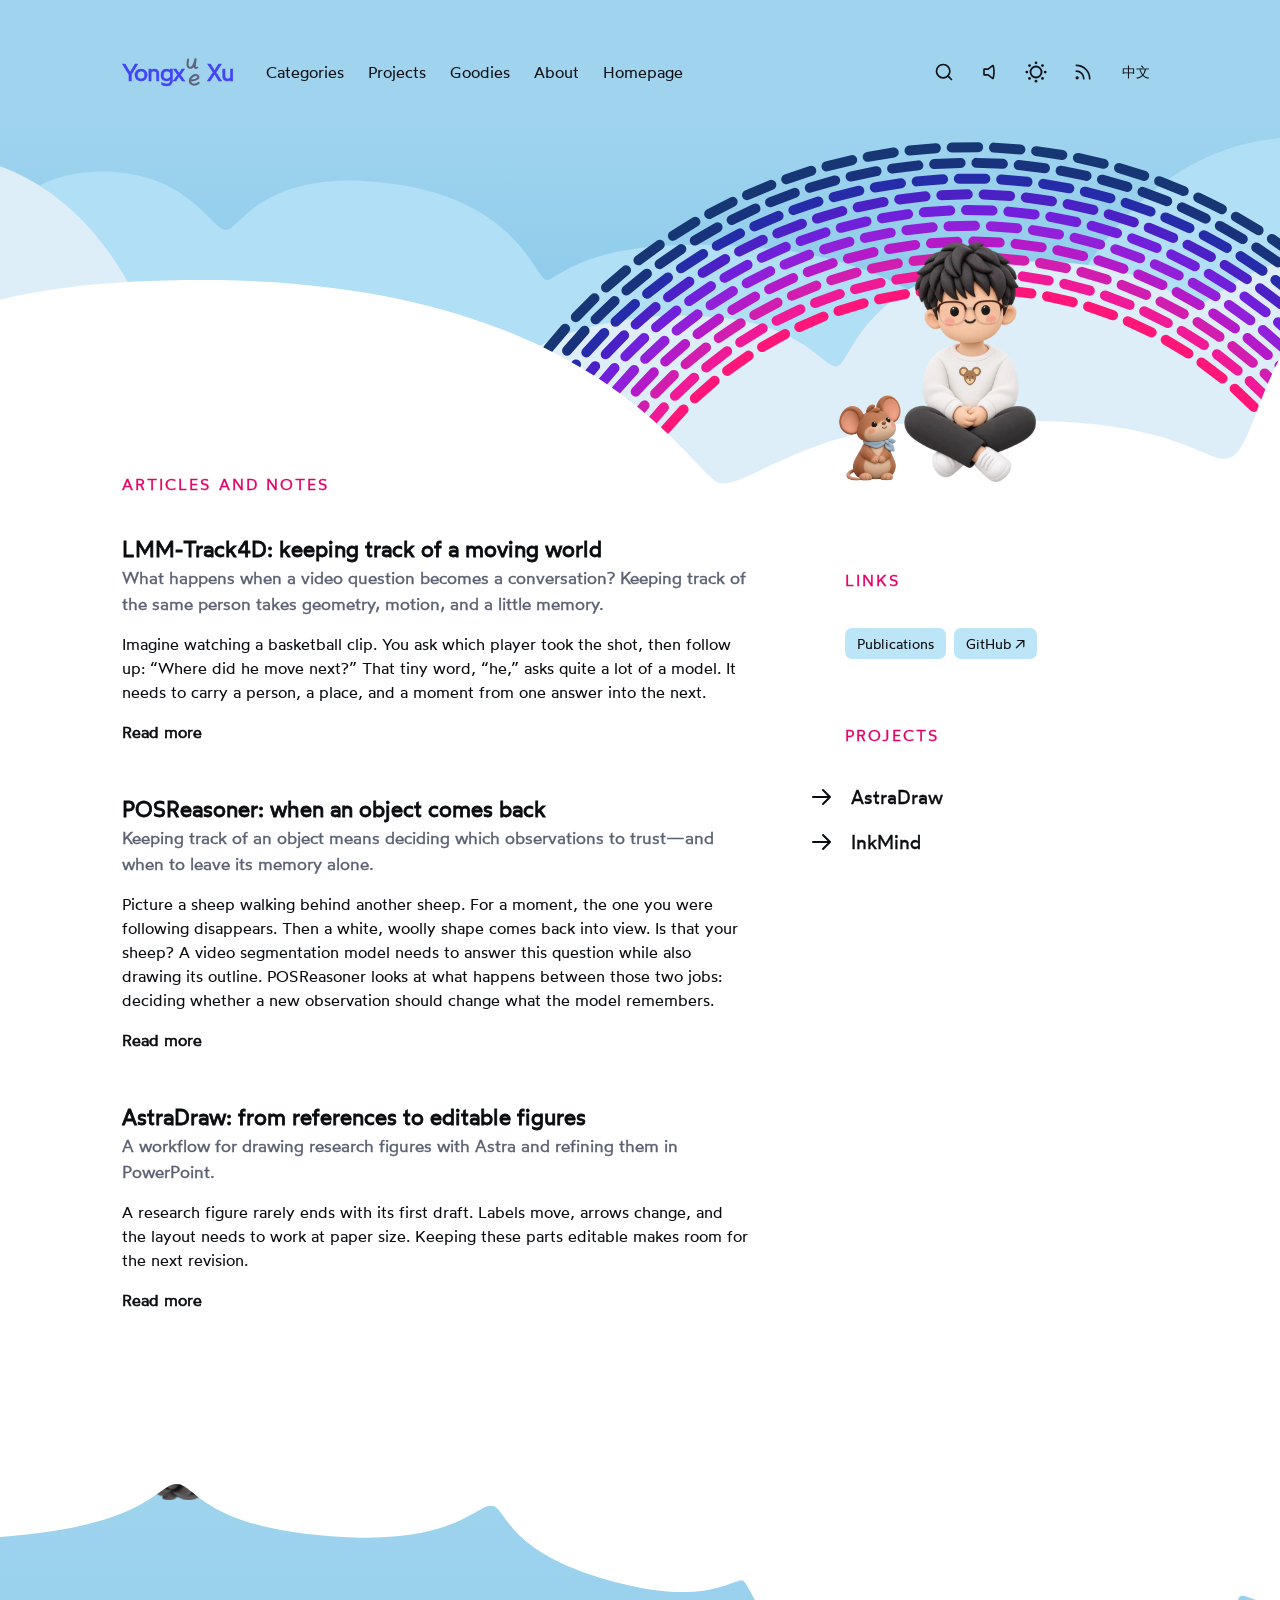
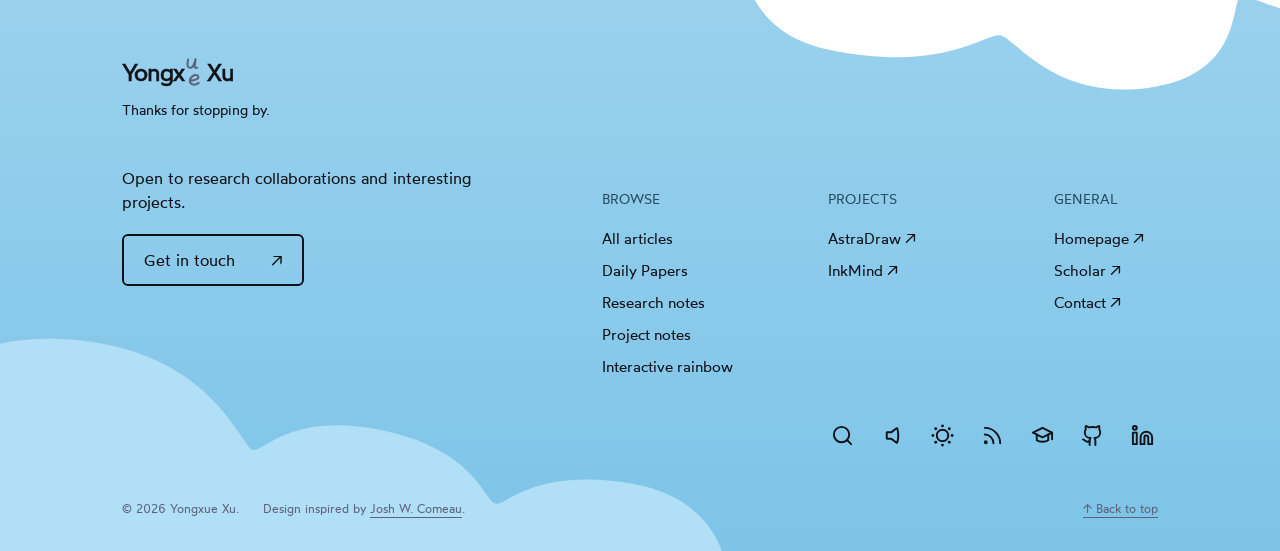
==== commit 32f048ff: "Add intermediate mouse eating poses and smooth finite playback" ====
--- a/blog/index.html
+++ b/blog/index.html
@@ -5,7 +5,7 @@
  if (theme !== 'light' && theme !== 'dark') theme = matchMedia('(prefers-color-scheme: dark)').matches ? 'dark' : 'light';
  document.documentElement.dataset.theme = theme;
  document.querySelector('meta[name="theme-color"]').content = theme === 'dark' ? '#1c1d20' : '#ffffff';
-})();</script><script>if(performance.getEntriesByType('navigation')[0]?.type==='back_forward')document.documentElement.classList.add('article-arrival-restored');addEventListener('pagehide',()=>document.documentElement.classList.add('article-arrival-restored'));addEventListener('pageshow',event=>{if(event.persisted)document.documentElement.classList.add('article-arrival-restored')});</script><link rel="canonical" href="https://jerrysnow.me/blog/"><link rel="icon" href="data:,"><link rel="preload" href="/blog/fonts/wotfard-regular.woff2?v=c2abbd412fc5" as="font" type="font/woff2" crossorigin><link rel="stylesheet" href="/blog/blog.css?v=308c41fb3545"><link rel="stylesheet" href="/blog/icons.css?v=ea12366de164"><link rel="stylesheet" href="/blog/interactions.css?v=48648428bba0"><link rel="stylesheet" href="/blog/panel-motion.css?v=f6e79ca14c30"><link rel="stylesheet" href="/blog/navigation.css?v=359ce3f112be"><link rel="stylesheet" href="/blog/character.css?v=40e88186ac13"><link rel="stylesheet" href="/blog/character-details.css?v=f6d273eb0e67"><script src="/blog/character-interaction.js?v=0b908533a0e7" defer></script><link rel="stylesheet" href="/blog/footer.css?v=79daea4914ca"><link rel="stylesheet" href="/blog/identity.css?v=dd38e2857742"><link rel="stylesheet" href="/blog/article-components.css?v=2730246751bc"><link rel="stylesheet" href="/blog/research-scenes.css?v=dac17c675ec6"><link rel="stylesheet" href="/blog/track-scene.css?v=040179503195"><link rel="stylesheet" href="/blog/pos-scene.css?v=2b1e1f0c13e9"><link rel="stylesheet" href="/blog/reactions.css?v=8421b27d8550"><link rel="stylesheet" href="/blog/link-motion.css?v=eb699a6ab013"><link rel="stylesheet" href="/blog/article-meta.css?v=aee2e70439c1"><link rel="stylesheet" href="/blog/search-refine.css?v=677871f05381"><link rel="stylesheet" href="/blog/type-refine.css?v=e9ba472c1e7d"><link rel="stylesheet" href="/language-control.css?v=ee913818d95e"><script src="/language-control.js?v=cddb643d28ec" defer></script><script src="/blog/blog.js?v=fcf245952e29" defer></script><script src="/blog/reading.js?v=8371930f481e" defer></script><script src="/blog/research-scenes.js?v=ff529b68837d" defer></script><script src="/blog/track-scene.js?v=9be17534e829" defer></script><script src="/blog/pos-scene.js?v=4f4f8de9f750" defer></script><script src="/blog/tools.js?v=99a54544bd1f" defer></script><script src="/blog/icons.js?v=697948d222ee" defer></script><script src="/blog/interactions.js?v=b935df4c4863" defer></script><script src="/blog/panel-motion.js?v=184a9fdb4c69" defer></script><script src="/blog/navigation.js?v=bb3f966a4db1" defer></script><script src="/blog/reactions.js?v=2c4263b880e9" defer></script><script src="/blog/link-motion.js?v=6c645b166e83" defer></script><script src="/blog/article-meta.js?v=1c717c5bc2c6" defer></script><script src="/blog/page-hits.js?v=10e1ca2c6a20" defer></script><link rel="alternate" type="application/rss+xml" title="Yongxue Xu — Blog" href="/blog/feed.xml"></head><body id="top" class="blog-home"><a class="skip-link" href="#content">Skip to content</a><header class="site-header"><div class="blog-header"><a class="identity" href="/blog/" aria-label="Yongxue Xu — Blog"><span>Yongx</span><span class="name-monogram"><span class="name-monogram-text">ue</span><svg class="name-letter-u" width="16" height="14" viewBox="0 0 16 14" fill="none" aria-hidden="true" focusable="false"><path d="M3.1 2.5C2.7 4.6 2.1 7.4 2.8 9.2C3.4 10.9 5.5 11.4 7.1 10.1C9.1 8.5 9.8 4.9 10.6 2.1L9.7 9.4C9.6 10.8 10.6 11.5 12.3 10.5"/></svg><svg class="name-letter-e" width="16" height="14" viewBox="0 0 16 14" fill="none" aria-hidden="true" focusable="false"><path d="M3.2 7.4C6.4 7.6 11.8 6.2 11.4 3.8C11 1.5 7.7 1.5 5.6 3.1C2.2 5.7 1.9 9.6 4.9 11.1C7 12.2 9.5 11.6 11.7 9.9"/></svg></span><span>Xu</span></a><nav class="blog-nav" aria-label="Blog navigation"><div class="nav-disclosure"><button class="nav-trigger" type="button" data-nav-key="categories" aria-expanded="false" aria-controls="desktop-nav-panel-categories"><span data-en="Categories" data-zh="分类">Categories</span></button><div class="nav-panel" id="desktop-nav-panel-categories" hidden><a href="/blog/"><span data-en="All articles" data-zh="全部文章">All articles</span></a><a href="/daily/"><span data-en="Daily Papers" data-zh="每日论文">Daily Papers</span></a><a href="/blog/#research"><span data-en="Research notes" data-zh="研究笔记">Research notes</span></a><a href="/blog/#project-notes"><span data-en="Project notes" data-zh="项目笔记">Project notes</span></a></div></div><div class="nav-disclosure"><button class="nav-trigger" type="button" data-nav-key="projects" aria-expanded="false" aria-controls="desktop-nav-panel-projects"><span data-en="Projects" data-zh="项目">Projects</span></button><div class="nav-panel" id="desktop-nav-panel-projects" hidden><a href="https://github.com/IamJerryXu/AstraDraw" target="_blank" rel="noopener noreferrer">AstraDraw ↗</a><a href="https://inkmind-ai.com/" target="_blank" rel="noopener noreferrer">InkMind ↗</a></div></div><div class="nav-disclosure"><button class="nav-trigger" type="button" data-nav-key="goodies" aria-expanded="false" aria-controls="desktop-nav-panel-goodies"><span data-en="Goodies" data-zh="小玩意">Goodies</span></button><div class="nav-panel" id="desktop-nav-panel-goodies" hidden><a href="/blog/#rainbow" data-open-rainbow><span data-en="Interactive rainbow" data-zh="互动彩虹">Interactive rainbow</span></a><a href="/blog/feed.xml"><span data-en="RSS feed" data-zh="RSS 订阅">RSS feed</span></a></div></div><div class="nav-disclosure"><button class="nav-trigger" type="button" data-nav-key="about" aria-expanded="false" aria-controls="desktop-nav-panel-about"><span data-en="About" data-zh="关于">About</span></button><div class="nav-panel" id="desktop-nav-panel-about" hidden><p><span data-en="I’m Yongxue, an undergraduate at Sun Yat-sen University working on video generation and world models." data-zh="我是永雪，中山大学本科生，研究视频生成与世界模型。">I’m Yongxue, an undergraduate at Sun Yat-sen University working on video generation and world models.</span></p><a href="mailto:jiangjiangcheng753@gmail.com"><span data-en="Say hello" data-zh="联系我">Say hello</span> ↗</a></div></div><a class="nav-homepage" href="/"><span data-en="Homepage" data-zh="学术主页">Homepage</span></a></nav><div class="header-actions"><button class="icon-button" id="search-toggle" type="button" aria-label="Search" title="Search (⌘ K)" aria-haspopup="dialog" aria-controls="site-search" aria-expanded="false"><svg viewBox="0 0 24 24" fill="none" stroke="currentColor" stroke-width="1.7" stroke-linecap="round" stroke-linejoin="round" aria-hidden="true"><circle cx="10.5" cy="10.5" r="6.5"/><path d="m16 16 5 5"/></svg></button><button class="icon-button" id="sound-toggle" type="button" aria-label="Enable sounds" title="Enable sounds" aria-pressed="false"><svg viewBox="0 0 24 24" fill="none" stroke="currentColor" stroke-width="1.7" stroke-linecap="round" stroke-linejoin="round" aria-hidden="true"><path d="M11 4 6 8H3v8h3l5 4Z"/><path class="sound-waves" d="M15 8c2 2 2 6 0 8m3-11c4 4 4 10 0 14"/><path class="sound-off" d="m16 9 5 6m0-6-5 6"/></svg></button><button id="theme-toggle" type="button" aria-label="Switch to dark mode" title="Switch to dark mode"><svg class="theme-icon theme-icon--moon" viewBox="0 0 24 24" fill="none" stroke="currentColor" stroke-width="1.7" stroke-linecap="round" stroke-linejoin="round" aria-hidden="true"><path d="M20.9 13a9 9 0 0 1-9.9-9.9A9 9 0 1 0 20.9 13Z"/></svg><svg class="theme-icon theme-icon--sun" viewBox="0 0 24 24" fill="none" stroke="currentColor" stroke-width="1.7" stroke-linecap="round" aria-hidden="true"><circle cx="12" cy="12" r="4"/><path d="M12 2v2m0 16v2M2 12h2m16 0h2M4.93 4.93l1.42 1.42m11.3 11.3 1.42 1.42M4.93 19.07l1.42-1.42m11.3-11.3 1.42-1.42"/></svg></button><a class="icon-button social-tool" href="/blog/feed.xml" aria-label="RSS" title="RSS"><svg viewBox="0 0 24 24" fill="none" stroke="currentColor" stroke-width="1.7" stroke-linecap="round" stroke-linejoin="round" aria-hidden="true"><path d="M4 4a16 16 0 0 1 16 16M4 10a10 10 0 0 1 10 10"/><circle cx="5" cy="19" r="1" fill="currentColor"/></svg></a><button id="language" type="button" aria-label="切换到中文">中文</button><button class="menu-toggle" type="button" aria-label="Menu" aria-expanded="false" aria-controls="mobile-menu"><svg viewBox="0 0 24 24" fill="none" stroke="currentColor" stroke-width="2" aria-hidden="true"><path d="M4 7h16M4 12h16M4 17h16"/></svg></button></div></div><nav id="mobile-menu" hidden aria-label="Mobile navigation"><div class="nav-disclosure"><button class="nav-trigger" type="button" data-nav-key="categories" aria-expanded="false" aria-controls="mobile-nav-panel-categories"><span data-en="Categories" data-zh="分类">Categories</span></button><div class="nav-panel" id="mobile-nav-panel-categories" hidden><a href="/blog/"><span data-en="All articles" data-zh="全部文章">All articles</span></a><a href="/daily/"><span data-en="Daily Papers" data-zh="每日论文">Daily Papers</span></a><a href="/blog/#research"><span data-en="Research notes" data-zh="研究笔记">Research notes</span></a><a href="/blog/#project-notes"><span data-en="Project notes" data-zh="项目笔记">Project notes</span></a></div></div><div class="nav-disclosure"><button class="nav-trigger" type="button" data-nav-key="projects" aria-expanded="false" aria-controls="mobile-nav-panel-projects"><span data-en="Projects" data-zh="项目">Projects</span></button><div class="nav-panel" id="mobile-nav-panel-projects" hidden><a href="https://github.com/IamJerryXu/AstraDraw" target="_blank" rel="noopener noreferrer">AstraDraw ↗</a><a href="https://inkmind-ai.com/" target="_blank" rel="noopener noreferrer">InkMind ↗</a></div></div><div class="nav-disclosure"><button class="nav-trigger" type="button" data-nav-key="goodies" aria-expanded="false" aria-controls="mobile-nav-panel-goodies"><span data-en="Goodies" data-zh="小玩意">Goodies</span></button><div class="nav-panel" id="mobile-nav-panel-goodies" hidden><a href="/blog/#rainbow" data-open-rainbow><span data-en="Interactive rainbow" data-zh="互动彩虹">Interactive rainbow</span></a><a href="/blog/feed.xml"><span data-en="RSS feed" data-zh="RSS 订阅">RSS feed</span></a></div></div><div class="nav-disclosure"><button class="nav-trigger" type="button" data-nav-key="about" aria-expanded="false" aria-controls="mobile-nav-panel-about"><span data-en="About" data-zh="关于">About</span></button><div class="nav-panel" id="mobile-nav-panel-about" hidden><p><span data-en="I’m Yongxue, an undergraduate at Sun Yat-sen University working on video generation and world models." data-zh="我是永雪，中山大学本科生，研究视频生成与世界模型。">I’m Yongxue, an undergraduate at Sun Yat-sen University working on video generation and world models.</span></p><a href="mailto:jiangjiangcheng753@gmail.com"><span data-en="Say hello" data-zh="联系我">Say hello</span> ↗</a></div></div><a class="nav-homepage" href="/"><span data-en="Homepage" data-zh="学术主页">Homepage</span></a><div class="mobile-social-links"><a class="icon-button social-tool" href="/blog/feed.xml" aria-label="RSS" title="RSS"><svg viewBox="0 0 24 24" fill="none" stroke="currentColor" stroke-width="1.7" stroke-linecap="round" stroke-linejoin="round" aria-hidden="true"><path d="M4 4a16 16 0 0 1 16 16M4 10a10 10 0 0 1 10 10"/><circle cx="5" cy="19" r="1" fill="currentColor"/></svg></a><a class="icon-button social-tool" href="https://scholar.google.com/citations?user=8PtwUrkAAAAJ&amp;hl=en" aria-label="Google Scholar" title="Google Scholar"><svg viewBox="0 0 24 24" fill="none" stroke="currentColor" stroke-width="1.7" stroke-linecap="round" stroke-linejoin="round" aria-hidden="true"><path d="m2 9 10-5 10 5-10 5-10-5Z"/><path d="M6 11v6c4 3 8 3 12 0v-6M22 9v8"/></svg></a><a class="icon-button social-tool" href="https://github.com/IamJerryXu" aria-label="GitHub" title="GitHub"><svg viewBox="0 0 24 24" fill="none" stroke="currentColor" stroke-width="1.7" stroke-linecap="round" stroke-linejoin="round" aria-hidden="true"><path d="M9 21v-4c-4 1-4-2-6-2m15 6v-4c0-1-.3-1.6-.8-2 3-.3 5-1.5 5-5a4 4 0 0 0-1.2-3c.2-1 .2-2-.3-3-2-.3-3.2 1-3.2 1a12 12 0 0 0-7 0s-1.2-1.3-3.2-1C5.8 5 5.8 6 6 7a4 4 0 0 0-1.2 3c0 3.5 2 4.7 5 5-.5.4-.8 1-.8 2"/></svg></a><a class="icon-button social-tool" href="https://www.linkedin.com/in/%E6%B0%B8%E9%9B%AA-%E5%BE%90-6340a4415/" aria-label="LinkedIn" title="LinkedIn"><svg viewBox="0 0 24 24" fill="none" stroke="currentColor" stroke-width="1.7" stroke-linecap="round" stroke-linejoin="round" aria-hidden="true"><rect x="3" y="3" width="18" height="18" rx="2"/><path d="M7 10v7M7 7v.2M11 17v-7m0 3c0-4 6-4 6 0v4"/></svg></a></div></nav></header><dialog id="site-search" aria-labelledby="search-heading"><div class="search-heading"><h2 id="search-heading"><span data-en="Search" data-zh="搜索">Search</span></h2><button id="search-close" type="button" aria-label="Close search">×</button></div><label class="visually-hidden" for="site-search-input"><span data-en="Search this Blog" data-zh="搜索本博客">Search this Blog</span></label><div class="search-input-row"><span class="search-input-icon"><svg viewBox="0 0 24 24" fill="none" stroke="currentColor" stroke-width="1.7" stroke-linecap="round" stroke-linejoin="round" aria-hidden="true"><circle cx="10.5" cy="10.5" r="6.5"/><path d="m16 16 5 5"/></svg></span><input id="site-search-input" type="search" maxlength="150" autocomplete="off" placeholder="Search articles…" data-placeholder-en="Search articles…" data-placeholder-zh="搜索文章…"><button id="search-clear" type="button" aria-label="Clear search" hidden><svg viewBox="0 0 24 24" fill="none" stroke="currentColor" stroke-width="2" stroke-linecap="round" stroke-linejoin="round" aria-hidden="true"><path d="M19 6V20C19 21 18 22 17 22H7C6 22 5 21 5 20V6Z"/><path d="M10 11V17M14 11V17"/><g class="search-trash-lid"><path d="M3 6H21M8 6V4C8 3 9 2 10 2H14C15 2 16 3 16 4V6"/></g></svg></button></div><div id="search-results" aria-live="polite"></div><p id="search-empty" hidden><span data-en="No results. Try another keyword." data-zh="没有找到结果，试试其他关键词。">No results. Try another keyword.</span></p><p class="search-hint"><span data-en="Articles in this Blog" data-zh="搜索本博客文章">Articles in this Blog</span><kbd>Esc</kbd></p><div class="search-cloud"><svg viewBox="0 0 4113 146" fill="none" xmlns="http://www.w3.org/2000/svg" preserveAspectRatio="none" aria-hidden="true"><path d="M1825 113C1837.5 112 1874.5 145 2058.5 145.5C2242.5 146 2273 119.5 2288.5 119C2304 118.5 2312 140 2519.5 129.5C2727 119 2739.5 81.5 2748.5 82.5C2757.5 83.5 2821.5 105 2980.5 105C3139.5 105 3198 65 3211.5 61C3225 57 3230 91 3447.5 83.5C3665 76 3663 27.5 3675 29.5C3687 31.5 3710 76 3904 76C4098 76 4088 22 4098 19C4102.46 17.6626 4104.43 23.0822 4112.91 29.5V0.5H0.416992V28C24.7581 17.693 38.7983 8.78176 45.5013 9.5C59.5002 11 60.0014 72 226.501 72.5C393.001 73 432.003 19.5 440.502 18C449 16.5 474.502 77.5 669.002 85C863.502 92.5 889.003 56 902.502 56C916 56 937.002 92 1132.5 102.5C1328 113 1353 85 1363.5 85C1374 85 1391 124.5 1596 131.5C1801 138.5 1812.5 114 1825 113Z" fill="var(--bg)"/></svg>
+})();</script><script>if(performance.getEntriesByType('navigation')[0]?.type==='back_forward')document.documentElement.classList.add('article-arrival-restored');addEventListener('pagehide',()=>document.documentElement.classList.add('article-arrival-restored'));addEventListener('pageshow',event=>{if(event.persisted)document.documentElement.classList.add('article-arrival-restored')});</script><link rel="canonical" href="https://jerrysnow.me/blog/"><link rel="icon" href="data:,"><link rel="preload" href="/blog/fonts/wotfard-regular.woff2?v=c2abbd412fc5" as="font" type="font/woff2" crossorigin><link rel="stylesheet" href="/blog/blog.css?v=308c41fb3545"><link rel="stylesheet" href="/blog/icons.css?v=ea12366de164"><link rel="stylesheet" href="/blog/interactions.css?v=48648428bba0"><link rel="stylesheet" href="/blog/panel-motion.css?v=f6e79ca14c30"><link rel="stylesheet" href="/blog/navigation.css?v=359ce3f112be"><link rel="stylesheet" href="/blog/character.css?v=40e88186ac13"><link rel="stylesheet" href="/blog/character-details.css?v=7c205fffbd23"><script src="/blog/character-interaction.js?v=5935c4eafdbc" defer></script><link rel="stylesheet" href="/blog/footer.css?v=79daea4914ca"><link rel="stylesheet" href="/blog/identity.css?v=dd38e2857742"><link rel="stylesheet" href="/blog/article-components.css?v=2730246751bc"><link rel="stylesheet" href="/blog/research-scenes.css?v=dac17c675ec6"><link rel="stylesheet" href="/blog/track-scene.css?v=040179503195"><link rel="stylesheet" href="/blog/pos-scene.css?v=2b1e1f0c13e9"><link rel="stylesheet" href="/blog/reactions.css?v=8421b27d8550"><link rel="stylesheet" href="/blog/link-motion.css?v=eb699a6ab013"><link rel="stylesheet" href="/blog/article-meta.css?v=aee2e70439c1"><link rel="stylesheet" href="/blog/search-refine.css?v=677871f05381"><link rel="stylesheet" href="/blog/type-refine.css?v=e9ba472c1e7d"><link rel="stylesheet" href="/language-control.css?v=ee913818d95e"><script src="/language-control.js?v=cddb643d28ec" defer></script><script src="/blog/blog.js?v=fcf245952e29" defer></script><script src="/blog/reading.js?v=8371930f481e" defer></script><script src="/blog/research-scenes.js?v=ff529b68837d" defer></script><script src="/blog/track-scene.js?v=9be17534e829" defer></script><script src="/blog/pos-scene.js?v=4f4f8de9f750" defer></script><script src="/blog/tools.js?v=99a54544bd1f" defer></script><script src="/blog/icons.js?v=697948d222ee" defer></script><script src="/blog/interactions.js?v=b935df4c4863" defer></script><script src="/blog/panel-motion.js?v=184a9fdb4c69" defer></script><script src="/blog/navigation.js?v=bb3f966a4db1" defer></script><script src="/blog/reactions.js?v=2c4263b880e9" defer></script><script src="/blog/link-motion.js?v=6c645b166e83" defer></script><script src="/blog/article-meta.js?v=1c717c5bc2c6" defer></script><script src="/blog/page-hits.js?v=10e1ca2c6a20" defer></script><link rel="alternate" type="application/rss+xml" title="Yongxue Xu — Blog" href="/blog/feed.xml"></head><body id="top" class="blog-home"><a class="skip-link" href="#content">Skip to content</a><header class="site-header"><div class="blog-header"><a class="identity" href="/blog/" aria-label="Yongxue Xu — Blog"><span>Yongx</span><span class="name-monogram"><span class="name-monogram-text">ue</span><svg class="name-letter-u" width="16" height="14" viewBox="0 0 16 14" fill="none" aria-hidden="true" focusable="false"><path d="M3.1 2.5C2.7 4.6 2.1 7.4 2.8 9.2C3.4 10.9 5.5 11.4 7.1 10.1C9.1 8.5 9.8 4.9 10.6 2.1L9.7 9.4C9.6 10.8 10.6 11.5 12.3 10.5"/></svg><svg class="name-letter-e" width="16" height="14" viewBox="0 0 16 14" fill="none" aria-hidden="true" focusable="false"><path d="M3.2 7.4C6.4 7.6 11.8 6.2 11.4 3.8C11 1.5 7.7 1.5 5.6 3.1C2.2 5.7 1.9 9.6 4.9 11.1C7 12.2 9.5 11.6 11.7 9.9"/></svg></span><span>Xu</span></a><nav class="blog-nav" aria-label="Blog navigation"><div class="nav-disclosure"><button class="nav-trigger" type="button" data-nav-key="categories" aria-expanded="false" aria-controls="desktop-nav-panel-categories"><span data-en="Categories" data-zh="分类">Categories</span></button><div class="nav-panel" id="desktop-nav-panel-categories" hidden><a href="/blog/"><span data-en="All articles" data-zh="全部文章">All articles</span></a><a href="/daily/"><span data-en="Daily Papers" data-zh="每日论文">Daily Papers</span></a><a href="/blog/#research"><span data-en="Research notes" data-zh="研究笔记">Research notes</span></a><a href="/blog/#project-notes"><span data-en="Project notes" data-zh="项目笔记">Project notes</span></a></div></div><div class="nav-disclosure"><button class="nav-trigger" type="button" data-nav-key="projects" aria-expanded="false" aria-controls="desktop-nav-panel-projects"><span data-en="Projects" data-zh="项目">Projects</span></button><div class="nav-panel" id="desktop-nav-panel-projects" hidden><a href="https://github.com/IamJerryXu/AstraDraw" target="_blank" rel="noopener noreferrer">AstraDraw ↗</a><a href="https://inkmind-ai.com/" target="_blank" rel="noopener noreferrer">InkMind ↗</a></div></div><div class="nav-disclosure"><button class="nav-trigger" type="button" data-nav-key="goodies" aria-expanded="false" aria-controls="desktop-nav-panel-goodies"><span data-en="Goodies" data-zh="小玩意">Goodies</span></button><div class="nav-panel" id="desktop-nav-panel-goodies" hidden><a href="/blog/#rainbow" data-open-rainbow><span data-en="Interactive rainbow" data-zh="互动彩虹">Interactive rainbow</span></a><a href="/blog/feed.xml"><span data-en="RSS feed" data-zh="RSS 订阅">RSS feed</span></a></div></div><div class="nav-disclosure"><button class="nav-trigger" type="button" data-nav-key="about" aria-expanded="false" aria-controls="desktop-nav-panel-about"><span data-en="About" data-zh="关于">About</span></button><div class="nav-panel" id="desktop-nav-panel-about" hidden><p><span data-en="I’m Yongxue, an undergraduate at Sun Yat-sen University working on video generation and world models." data-zh="我是永雪，中山大学本科生，研究视频生成与世界模型。">I’m Yongxue, an undergraduate at Sun Yat-sen University working on video generation and world models.</span></p><a href="mailto:jiangjiangcheng753@gmail.com"><span data-en="Say hello" data-zh="联系我">Say hello</span> ↗</a></div></div><a class="nav-homepage" href="/"><span data-en="Homepage" data-zh="学术主页">Homepage</span></a></nav><div class="header-actions"><button class="icon-button" id="search-toggle" type="button" aria-label="Search" title="Search (⌘ K)" aria-haspopup="dialog" aria-controls="site-search" aria-expanded="false"><svg viewBox="0 0 24 24" fill="none" stroke="currentColor" stroke-width="1.7" stroke-linecap="round" stroke-linejoin="round" aria-hidden="true"><circle cx="10.5" cy="10.5" r="6.5"/><path d="m16 16 5 5"/></svg></button><button class="icon-button" id="sound-toggle" type="button" aria-label="Enable sounds" title="Enable sounds" aria-pressed="false"><svg viewBox="0 0 24 24" fill="none" stroke="currentColor" stroke-width="1.7" stroke-linecap="round" stroke-linejoin="round" aria-hidden="true"><path d="M11 4 6 8H3v8h3l5 4Z"/><path class="sound-waves" d="M15 8c2 2 2 6 0 8m3-11c4 4 4 10 0 14"/><path class="sound-off" d="m16 9 5 6m0-6-5 6"/></svg></button><button id="theme-toggle" type="button" aria-label="Switch to dark mode" title="Switch to dark mode"><svg class="theme-icon theme-icon--moon" viewBox="0 0 24 24" fill="none" stroke="currentColor" stroke-width="1.7" stroke-linecap="round" stroke-linejoin="round" aria-hidden="true"><path d="M20.9 13a9 9 0 0 1-9.9-9.9A9 9 0 1 0 20.9 13Z"/></svg><svg class="theme-icon theme-icon--sun" viewBox="0 0 24 24" fill="none" stroke="currentColor" stroke-width="1.7" stroke-linecap="round" aria-hidden="true"><circle cx="12" cy="12" r="4"/><path d="M12 2v2m0 16v2M2 12h2m16 0h2M4.93 4.93l1.42 1.42m11.3 11.3 1.42 1.42M4.93 19.07l1.42-1.42m11.3-11.3 1.42-1.42"/></svg></button><a class="icon-button social-tool" href="/blog/feed.xml" aria-label="RSS" title="RSS"><svg viewBox="0 0 24 24" fill="none" stroke="currentColor" stroke-width="1.7" stroke-linecap="round" stroke-linejoin="round" aria-hidden="true"><path d="M4 4a16 16 0 0 1 16 16M4 10a10 10 0 0 1 10 10"/><circle cx="5" cy="19" r="1" fill="currentColor"/></svg></a><button id="language" type="button" aria-label="切换到中文">中文</button><button class="menu-toggle" type="button" aria-label="Menu" aria-expanded="false" aria-controls="mobile-menu"><svg viewBox="0 0 24 24" fill="none" stroke="currentColor" stroke-width="2" aria-hidden="true"><path d="M4 7h16M4 12h16M4 17h16"/></svg></button></div></div><nav id="mobile-menu" hidden aria-label="Mobile navigation"><div class="nav-disclosure"><button class="nav-trigger" type="button" data-nav-key="categories" aria-expanded="false" aria-controls="mobile-nav-panel-categories"><span data-en="Categories" data-zh="分类">Categories</span></button><div class="nav-panel" id="mobile-nav-panel-categories" hidden><a href="/blog/"><span data-en="All articles" data-zh="全部文章">All articles</span></a><a href="/daily/"><span data-en="Daily Papers" data-zh="每日论文">Daily Papers</span></a><a href="/blog/#research"><span data-en="Research notes" data-zh="研究笔记">Research notes</span></a><a href="/blog/#project-notes"><span data-en="Project notes" data-zh="项目笔记">Project notes</span></a></div></div><div class="nav-disclosure"><button class="nav-trigger" type="button" data-nav-key="projects" aria-expanded="false" aria-controls="mobile-nav-panel-projects"><span data-en="Projects" data-zh="项目">Projects</span></button><div class="nav-panel" id="mobile-nav-panel-projects" hidden><a href="https://github.com/IamJerryXu/AstraDraw" target="_blank" rel="noopener noreferrer">AstraDraw ↗</a><a href="https://inkmind-ai.com/" target="_blank" rel="noopener noreferrer">InkMind ↗</a></div></div><div class="nav-disclosure"><button class="nav-trigger" type="button" data-nav-key="goodies" aria-expanded="false" aria-controls="mobile-nav-panel-goodies"><span data-en="Goodies" data-zh="小玩意">Goodies</span></button><div class="nav-panel" id="mobile-nav-panel-goodies" hidden><a href="/blog/#rainbow" data-open-rainbow><span data-en="Interactive rainbow" data-zh="互动彩虹">Interactive rainbow</span></a><a href="/blog/feed.xml"><span data-en="RSS feed" data-zh="RSS 订阅">RSS feed</span></a></div></div><div class="nav-disclosure"><button class="nav-trigger" type="button" data-nav-key="about" aria-expanded="false" aria-controls="mobile-nav-panel-about"><span data-en="About" data-zh="关于">About</span></button><div class="nav-panel" id="mobile-nav-panel-about" hidden><p><span data-en="I’m Yongxue, an undergraduate at Sun Yat-sen University working on video generation and world models." data-zh="我是永雪，中山大学本科生，研究视频生成与世界模型。">I’m Yongxue, an undergraduate at Sun Yat-sen University working on video generation and world models.</span></p><a href="mailto:jiangjiangcheng753@gmail.com"><span data-en="Say hello" data-zh="联系我">Say hello</span> ↗</a></div></div><a class="nav-homepage" href="/"><span data-en="Homepage" data-zh="学术主页">Homepage</span></a><div class="mobile-social-links"><a class="icon-button social-tool" href="/blog/feed.xml" aria-label="RSS" title="RSS"><svg viewBox="0 0 24 24" fill="none" stroke="currentColor" stroke-width="1.7" stroke-linecap="round" stroke-linejoin="round" aria-hidden="true"><path d="M4 4a16 16 0 0 1 16 16M4 10a10 10 0 0 1 10 10"/><circle cx="5" cy="19" r="1" fill="currentColor"/></svg></a><a class="icon-button social-tool" href="https://scholar.google.com/citations?user=8PtwUrkAAAAJ&amp;hl=en" aria-label="Google Scholar" title="Google Scholar"><svg viewBox="0 0 24 24" fill="none" stroke="currentColor" stroke-width="1.7" stroke-linecap="round" stroke-linejoin="round" aria-hidden="true"><path d="m2 9 10-5 10 5-10 5-10-5Z"/><path d="M6 11v6c4 3 8 3 12 0v-6M22 9v8"/></svg></a><a class="icon-button social-tool" href="https://github.com/IamJerryXu" aria-label="GitHub" title="GitHub"><svg viewBox="0 0 24 24" fill="none" stroke="currentColor" stroke-width="1.7" stroke-linecap="round" stroke-linejoin="round" aria-hidden="true"><path d="M9 21v-4c-4 1-4-2-6-2m15 6v-4c0-1-.3-1.6-.8-2 3-.3 5-1.5 5-5a4 4 0 0 0-1.2-3c.2-1 .2-2-.3-3-2-.3-3.2 1-3.2 1a12 12 0 0 0-7 0s-1.2-1.3-3.2-1C5.8 5 5.8 6 6 7a4 4 0 0 0-1.2 3c0 3.5 2 4.7 5 5-.5.4-.8 1-.8 2"/></svg></a><a class="icon-button social-tool" href="https://www.linkedin.com/in/%E6%B0%B8%E9%9B%AA-%E5%BE%90-6340a4415/" aria-label="LinkedIn" title="LinkedIn"><svg viewBox="0 0 24 24" fill="none" stroke="currentColor" stroke-width="1.7" stroke-linecap="round" stroke-linejoin="round" aria-hidden="true"><rect x="3" y="3" width="18" height="18" rx="2"/><path d="M7 10v7M7 7v.2M11 17v-7m0 3c0-4 6-4 6 0v4"/></svg></a></div></nav></header><dialog id="site-search" aria-labelledby="search-heading"><div class="search-heading"><h2 id="search-heading"><span data-en="Search" data-zh="搜索">Search</span></h2><button id="search-close" type="button" aria-label="Close search">×</button></div><label class="visually-hidden" for="site-search-input"><span data-en="Search this Blog" data-zh="搜索本博客">Search this Blog</span></label><div class="search-input-row"><span class="search-input-icon"><svg viewBox="0 0 24 24" fill="none" stroke="currentColor" stroke-width="1.7" stroke-linecap="round" stroke-linejoin="round" aria-hidden="true"><circle cx="10.5" cy="10.5" r="6.5"/><path d="m16 16 5 5"/></svg></span><input id="site-search-input" type="search" maxlength="150" autocomplete="off" placeholder="Search articles…" data-placeholder-en="Search articles…" data-placeholder-zh="搜索文章…"><button id="search-clear" type="button" aria-label="Clear search" hidden><svg viewBox="0 0 24 24" fill="none" stroke="currentColor" stroke-width="2" stroke-linecap="round" stroke-linejoin="round" aria-hidden="true"><path d="M19 6V20C19 21 18 22 17 22H7C6 22 5 21 5 20V6Z"/><path d="M10 11V17M14 11V17"/><g class="search-trash-lid"><path d="M3 6H21M8 6V4C8 3 9 2 10 2H14C15 2 16 3 16 4V6"/></g></svg></button></div><div id="search-results" aria-live="polite"></div><p id="search-empty" hidden><span data-en="No results. Try another keyword." data-zh="没有找到结果，试试其他关键词。">No results. Try another keyword.</span></p><p class="search-hint"><span data-en="Articles in this Blog" data-zh="搜索本博客文章">Articles in this Blog</span><kbd>Esc</kbd></p><div class="search-cloud"><svg viewBox="0 0 4113 146" fill="none" xmlns="http://www.w3.org/2000/svg" preserveAspectRatio="none" aria-hidden="true"><path d="M1825 113C1837.5 112 1874.5 145 2058.5 145.5C2242.5 146 2273 119.5 2288.5 119C2304 118.5 2312 140 2519.5 129.5C2727 119 2739.5 81.5 2748.5 82.5C2757.5 83.5 2821.5 105 2980.5 105C3139.5 105 3198 65 3211.5 61C3225 57 3230 91 3447.5 83.5C3665 76 3663 27.5 3675 29.5C3687 31.5 3710 76 3904 76C4098 76 4088 22 4098 19C4102.46 17.6626 4104.43 23.0822 4112.91 29.5V0.5H0.416992V28C24.7581 17.693 38.7983 8.78176 45.5013 9.5C59.5002 11 60.0014 72 226.501 72.5C393.001 73 432.003 19.5 440.502 18C449 16.5 474.502 77.5 669.002 85C863.502 92.5 889.003 56 902.502 56C916 56 937.002 92 1132.5 102.5C1328 113 1353 85 1363.5 85C1374 85 1391 124.5 1596 131.5C1801 138.5 1812.5 114 1825 113Z" fill="var(--bg)"/></svg>
 </div></dialog><section class="scene" aria-label="Interactive rainbow"><h1 class="visually-hidden">Blog</h1><div class="rainbow-art"><canvas id="rainbow-scene" aria-hidden="true"></canvas></div><div class="home-cloud-window home-cloud-window--back"><svg width="5120" height="456" fill="none" viewBox="0 0 5120 456" preserveAspectRatio="none" xmlns="http://www.w3.org/2000/svg" class="source-home-cloud" aria-hidden="true"><path fill="var(--cloud-far)" d="M2467 198C2478.93 198 2508.5 148.5 2692.3 167C2855.77 183.454 2890 275.92 2940.45 271C2978.5 267.29 3025.5 66.1073 3208.04 55.5002C3364.5 46.408 3407.37 123 3419.5 123.5C3431.63 124 3448.89 83.0002 3564.32 83.0002C3728 83.0002 3767.67 198.501 3779.08 198C3790.5 197.5 3808 45.0002 4044.68 45.0002C4238.5 45.0002 4245.32 120.5 4256.5 116.5C4267.69 112.5 4277 13.5002 4417.9 13.5002C4567 13.5002 4590.74 115.5 4608.5 116.5C4626.26 117.5 4640.5 13.5007 4795 13.5004C4946 13.5002 4954.43 76.5003 4970.51 76.5003C4986.6 76.5003 4983 8.5 5077 8.5C5147.13 8.5 5148.62 62.7657 5148.14 74.3437C5148.08 75.8075 5148 77.2344 5148 78.6994V360V361.5C5148 383.592 5130.09 401.5 5108 401.5H9C-13.0914 401.5 -31 383.592 -31 361.5V133.5V76.0021V76.0002C-31 75.9604 -30.9925 -7.80104e-05 24 0C103.747 0.000113126 132.617 67.9717 143.069 117.186C148.413 142.347 172.927 161.481 197.99 155.7L478.5 91C598.5 64.5 646 110.5 659 110.5C672 110.5 714 31 856 33.5C998 36 996.5 76 1008.5 73.5C1020.5 71 1014.28 28.0329 1174.5 31C1309.5 33.5 1298.5 110.5 1327.5 110.5C1366.31 110.5 1378.25 109.457 1388 110.5C1406.69 112.5 1429.5 27 1615 27C1743.74 27 1771.09 161.183 1855.16 167C1930.28 172.198 1914.5 85 2032.05 90.0002C2108.93 93.2702 2132.33 148 2146.16 148C2160 148 2184 81.6655 2318.08 102.5C2440.5 121.524 2455.07 198 2467 198Z"></path><path fill="var(--cloud)" d="M2617 234C2496.99 229.765 2429.72 276.108 2400.53 303.732C2388.43 315.177 2372.83 323.5 2356.18 323.5H2135.62C2111.05 323.5 2089.95 305.704 2082.79 282.198C2061.56 212.504 2001.53 78.3592 1852.75 71.0003C1691 63 1645 185 1622 186.5C1599 188 1587 88.5 1368.5 88.5C1211 88.5 1180 157.5 1158.4 161.5C1136.8 165.501 1074.33 111 931 129.5C787.671 148 789.676 214.5 770 214C750.324 213.5 736.5 129.5 535.029 142.5C416.863 150.125 382.163 211.07 373.669 260.166C368.141 292.123 343.421 323.5 310.99 323.5H280.024C249.079 323.5 225.052 295.503 224.331 264.567C222.732 195.98 200.305 92 79 92C17.4738 92 3.47982 128.37 0.653094 139.38C0.122368 141.447 0 143.571 0 145.705V398C0 412.36 11.6404 424 25.9998 424H5100C5127.61 424 5150 401.615 5150 374V365V181.851C5150 149.381 5119.54 125.514 5087.89 132.773C5054.67 140.392 5019.02 148.008 5011.31 147.5C4996.11 146.501 4966.41 99.9071 4859.43 95.5003C4731 90.2096 4684 213.5 4663 213.5H4531.84C4513.48 213.5 4496.63 203.435 4485.66 188.715C4451.8 143.286 4365.08 52.9127 4220.67 71.0003C4061 91.0002 4023.5 150.5 4006.5 150.5C3989.5 150.5 3925.6 96.5092 3797.5 100.5C3637 105.5 3599 235.5 3589 231.5C3563.12 221.148 3430.32 192.596 3405.38 180.145C3382.96 168.954 3354.61 161.5 3318.87 161.5C3175.43 161.5 3129.73 224 3116.87 224C3104 224 3073.62 179.5 2953.5 179.5C2782 179.5 2771.92 286 2756 284.5C2740.08 283 2721.1 237.674 2617 234Z"></path></svg></div><div class="home-cloud-window home-cloud-window--front"><svg xmlns="http://www.w3.org/2000/svg" width="5120" height="456" fill="none" viewBox="0 0 5120 456" preserveAspectRatio="none" class="source-home-cloud" aria-hidden="true"><path fill="var(--bg)" d="M2641.4 401.5C2613.31 399.999 2525.75 198 2121.01 198C1862 198 1840 264.5 1806.88 259.5C1773.77 254.499 1723.34 129.991 1562.17 136C1401 142.009 1366.58 313.5 1339 321C1311.42 328.5 1279 226.5 1034.79 234.5C802.99 242.093 724.297 318.5 697 313C669.703 307.5 681 75.9996 430.496 32.4996C214.304 -5.042 99.7464 183.937 60.6394 266.475C51.4353 285.9 27.9703 295.392 8.5729 286.129C-15.3473 274.705 -43 292.144 -43 318.652V429.5C-43 443.859 -31.3592 455.5 -16.9999 455.5H5103C5127.3 455.5 5147 435.8 5147 411.5V232.89C5147 226.643 5146.46 220.404 5144.55 214.457C5136.92 190.729 5108.7 128.5 5022.5 128.5C4881 128.5 4935 253.704 4838.83 249C4808.16 247.499 4757.27 55.5004 4535 59C4312.73 62.4996 4283.98 270.5 4250.5 268.5C4217.02 266.5 4197 199 4037.27 189.5C3834.76 177.455 3790.86 285 3753.5 279C3716.14 273 3652.96 98.8238 3377.5 153.5C3156.46 197.374 3191.5 387.48 3139.82 376.5C3118.64 371.999 3078.5 339 2948.03 339C2894.2 339 2890.37 330.676 2837.19 339C2708.5 359.141 2669.5 403 2641.4 401.5Z"></path></svg></div><button class="scene-portrait character-interactive" type="button" style="--character-image:url('/assets/blog-character-white-glasses-v2.webp?v=1342f6666b50')"><span class="visually-hidden"><span data-en="Say hi to Jerry and give the mouse some cheese" data-zh="向 Jerry 打招呼，给小鼠一块奶酪">Say hi to Jerry and give the mouse some cheese</span></span><span class="character-layer character-layer--day"><img class="character-base" src="/assets/blog-character-white-glasses-v2.webp?v=1342f6666b50" alt="" width="397" height="720" decoding="async" draggable="false"><img class="character-expression" src="/assets/blog-character-white-glasses-happy-v2.webp?v=6861f7c022a5" alt="" width="397" height="720" decoding="async" draggable="false"><img class="character-greeting" src="/assets/character-wave-day.webp?v=d5bb3f0af913" alt="" width="397" height="720" decoding="async" draggable="false"></span><span class="character-layer character-layer--night"><img class="character-base" src="/assets/blog-character-white-glasses-night-v2.webp?v=46f1431ccb46" alt="" width="397" height="720" decoding="async" draggable="false"><img class="character-expression" src="/assets/blog-character-white-glasses-night-happy-v2.webp?v=daa34a20d571" alt="" width="397" height="720" decoding="async" draggable="false"><img class="character-greeting" src="/assets/character-wave-night.webp?v=6e66eee5efd6" alt="" width="397" height="720" decoding="async" draggable="false"></span><span class="character-stitch" aria-hidden="true"><svg class="character-stitch-art" viewBox="0 0 397 720" fill="none" preserveAspectRatio="xMidYMid meet" aria-hidden="true" focusable="false"><svg x="163" y="371" width="71" height="64" viewBox="0 0 64 58" fill="none">
 <g stroke-linecap="round" stroke-linejoin="round">
 <circle class="stitch-brown" cx="15" cy="16" r="12"/><circle class="stitch-brown" cx="49" cy="16" r="12"/>
@@ -15,7 +15,7 @@
 <path class="stitch-cream" d="M22 38C24 34 28 35 32 38C36 35 40 34 42 38C44 44 37 49 32 49C27 49 20 44 22 38Z"/>
 <path class="stitch-eye" d="M25 29V31M39 29V31"/>
 <path class="stitch-nose" d="M29.5 38.5Q32 37 34.5 38.5Q34 42 32 42Q30 42 29.5 38.5Z"/>
-</g></svg></svg></span><span class="character-hello" aria-hidden="true"><svg class="character-hello-cloud" viewBox="0 0 180 84" aria-hidden="true" focusable="false"><path d="M25 65C10 68 3 59 7 48C-2 37 5 22 20 22C22 7 40 2 53 11C65 0 86 2 94 11C107 2 128 7 133 18C150 14 163 27 159 40C162 48 169 53 179 52C174 65 161 64 150 59C141 72 123 73 111 66C97 79 77 78 65 69C50 78 34 75 25 65Z"/></svg><span class="character-hello-words"><span class="character-hello-hi">Hi,</span> I’m Jerry</span></span><span class="character-pet" aria-hidden="true"><img class="character-pet-art character-pet-rest-day" src="/assets/mouse-companion-day.webp?v=f9f0299085df" width="470" height="640" alt="" draggable="false" decoding="async"><img class="character-pet-art character-pet-rest-night" src="/assets/mouse-companion-night.webp?v=07bb78482b4f" width="470" height="640" alt="" draggable="false" decoding="async"><img class="character-pet-art character-pet-bite-day" src="/assets/mouse-bite-day.webp?v=72d7b9c13938" width="470" height="640" alt="" draggable="false" decoding="async"><img class="character-pet-art character-pet-bite-night" src="/assets/mouse-bite-night.webp?v=f47627fb4b5b" width="470" height="640" alt="" draggable="false" decoding="async"><span class="character-discovery"><svg viewBox="0 0 24 40" fill="none"><path d="M12 5L12 24" stroke="currentColor" stroke-width="8" stroke-linecap="round"/><circle cx="12" cy="35" r="4" fill="currentColor"/></svg></span></span><span class="character-cheese" aria-hidden="true"><svg viewBox="0 0 64 54" fill="none" aria-hidden="true" focusable="false"><g stroke-linecap="round" stroke-linejoin="round">
+</g></svg></svg></span><span class="character-hello" aria-hidden="true"><svg class="character-hello-cloud" viewBox="0 0 180 84" aria-hidden="true" focusable="false"><path d="M25 65C10 68 3 59 7 48C-2 37 5 22 20 22C22 7 40 2 53 11C65 0 86 2 94 11C107 2 128 7 133 18C150 14 163 27 159 40C162 48 169 53 179 52C174 65 161 64 150 59C141 72 123 73 111 66C97 79 77 78 65 69C50 78 34 75 25 65Z"/></svg><span class="character-hello-words"><span class="character-hello-hi">Hi,</span> I’m Jerry</span></span><span class="character-pet" aria-hidden="true"><span class="character-pet-frame character-pet-frame--rest"><img class="character-pet-art character-pet-art--day" src="/assets/mouse-companion-day.webp?v=f9f0299085df" width="470" height="640" alt="" draggable="false" decoding="async"><img class="character-pet-art character-pet-art--night" src="/assets/mouse-companion-night.webp?v=07bb78482b4f" width="470" height="640" alt="" draggable="false" decoding="async"></span><span class="character-pet-frame character-pet-frame--reach"><img class="character-pet-art character-pet-art--day" src="/assets/mouse-reach-day.webp?v=b84851614873" width="470" height="640" alt="" draggable="false" decoding="async"><img class="character-pet-art character-pet-art--night" src="/assets/mouse-reach-night.webp?v=90647d71d297" width="470" height="640" alt="" draggable="false" decoding="async"></span><span class="character-pet-frame character-pet-frame--lift"><img class="character-pet-art character-pet-art--day" src="/assets/mouse-lift-day.webp?v=9487c759bc76" width="470" height="640" alt="" draggable="false" decoding="async"><img class="character-pet-art character-pet-art--night" src="/assets/mouse-lift-night.webp?v=d668a58c2cda" width="470" height="640" alt="" draggable="false" decoding="async"></span><span class="character-pet-frame character-pet-frame--bite"><img class="character-pet-art character-pet-art--day" src="/assets/mouse-bite-day.webp?v=72d7b9c13938" width="470" height="640" alt="" draggable="false" decoding="async"><img class="character-pet-art character-pet-art--night" src="/assets/mouse-bite-night.webp?v=f47627fb4b5b" width="470" height="640" alt="" draggable="false" decoding="async"></span><span class="character-pet-frame character-pet-frame--chew"><img class="character-pet-art character-pet-art--day" src="/assets/mouse-chew-day.webp?v=3548aa931402" width="470" height="640" alt="" draggable="false" decoding="async"><img class="character-pet-art character-pet-art--night" src="/assets/mouse-chew-night.webp?v=f5d43f4fa8fb" width="470" height="640" alt="" draggable="false" decoding="async"></span><span class="character-discovery"><svg viewBox="0 0 24 40" fill="none"><path d="M12 5L12 24" stroke="currentColor" stroke-width="8" stroke-linecap="round"/><circle cx="12" cy="35" r="4" fill="currentColor"/></svg></span></span><span class="character-cheese" aria-hidden="true"><svg viewBox="0 0 64 54" fill="none" aria-hidden="true" focusable="false"><g stroke-linecap="round" stroke-linejoin="round">
 <path class="cheese-side" d="M7 24L39 7Q41 6 43 8L58 22V43Q58 46 55 46H9Q6 46 6 43V27Q6 25 7 24Z"/>
 <path class="cheese-top" d="M7 24L39 7Q41 6 43 8L58 22L24 31Z"/>
 <path class="cheese-front" d="M7 24L24 31L58 22V43Q58 46 55 46H9Q6 46 6 43V27Q6 25 7 24Z"/>
--- a/blog/character-details.css
+++ b/blog/character-details.css
@@ -96,17 +96,24 @@
 @media print { .character-pet { display: none; } }
 
 
-/* Keep one image in flow; all poses share its canvas and foot baseline. */
-.scene-portrait .character-pet .character-pet-art { position:absolute; inset:0; opacity:0; }
-.scene-portrait .character-pet .character-pet-rest-day { position:relative; opacity:1; }
-html[data-theme=dark] .scene-portrait .character-pet .character-pet-rest-day { opacity:0; }
-html[data-theme=dark] .scene-portrait .character-pet .character-pet-rest-night { opacity:1; }
-.scene-portrait.is-biting .character-pet .character-pet-rest-day,
-html[data-theme=dark] .scene-portrait.is-biting .character-pet .character-pet-rest-night { opacity:0; }
-.scene-portrait.is-biting .character-pet .character-pet-bite-day { opacity:1; }
-html[data-theme=dark] .scene-portrait.is-biting .character-pet .character-pet-bite-day { opacity:0; }
-html[data-theme=dark] .scene-portrait.is-biting .character-pet .character-pet-bite-night { opacity:1; }
-.scene-portrait.is-biting .character-cheese { visibility:hidden; }
+/* Each pose shares a canvas; only the rest frame defines layout height. */
+.scene-portrait .character-pet-frame { position:absolute; inset:0; display:block; opacity:0; pointer-events:none; }
+.scene-portrait .character-pet-frame--rest { position:relative; }
+.scene-portrait .character-pet .character-pet-art--day { position:relative; opacity:1; }
+.scene-portrait .character-pet .character-pet-art--night { position:absolute; inset:0; opacity:0; }
+html[data-theme=dark] .scene-portrait .character-pet .character-pet-art--day { opacity:0; }
+html[data-theme=dark] .scene-portrait .character-pet .character-pet-art--night { opacity:1; }
+.scene-portrait:not([data-pet-pose]) .character-pet-frame--rest,
+.scene-portrait[data-pet-pose=rest] .character-pet-frame--rest,
+.scene-portrait[data-pet-pose=reach] .character-pet-frame--reach,
+.scene-portrait[data-pet-pose=lift] .character-pet-frame--lift,
+.scene-portrait[data-pet-pose=bite] .character-pet-frame--bite,
+.scene-portrait[data-pet-pose=chew] .character-pet-frame--chew { opacity:1; }
+.scene-portrait[data-pet-pose]:not([data-pet-pose=rest]) .character-cheese { visibility:hidden; }
+@media (prefers-reduced-motion:no-preference) {
+  .scene-portrait .character-pet-frame { transition: opacity 80ms ease-out; }
+  .scene-portrait .character-pet .character-pet-art { transition: opacity 350ms cubic-bezier(.41,.1,.13,1); }
+}
 .character-discovery { position:absolute; left:-30%; right:auto; top:4%; width:clamp(15px, 1.25vw, 18px); height:auto; color:#e8a735; opacity:0; transform:scale(.35) rotate(-14deg); transform-origin:50% 100%; pointer-events:none; }
 .character-discovery svg { display:block; width:100%; height:auto; overflow:visible; filter:drop-shadow(0 1px 0 #fff8); }
 .is-discovering .character-discovery { opacity:1; transform:scale(1) rotate(-9deg); }
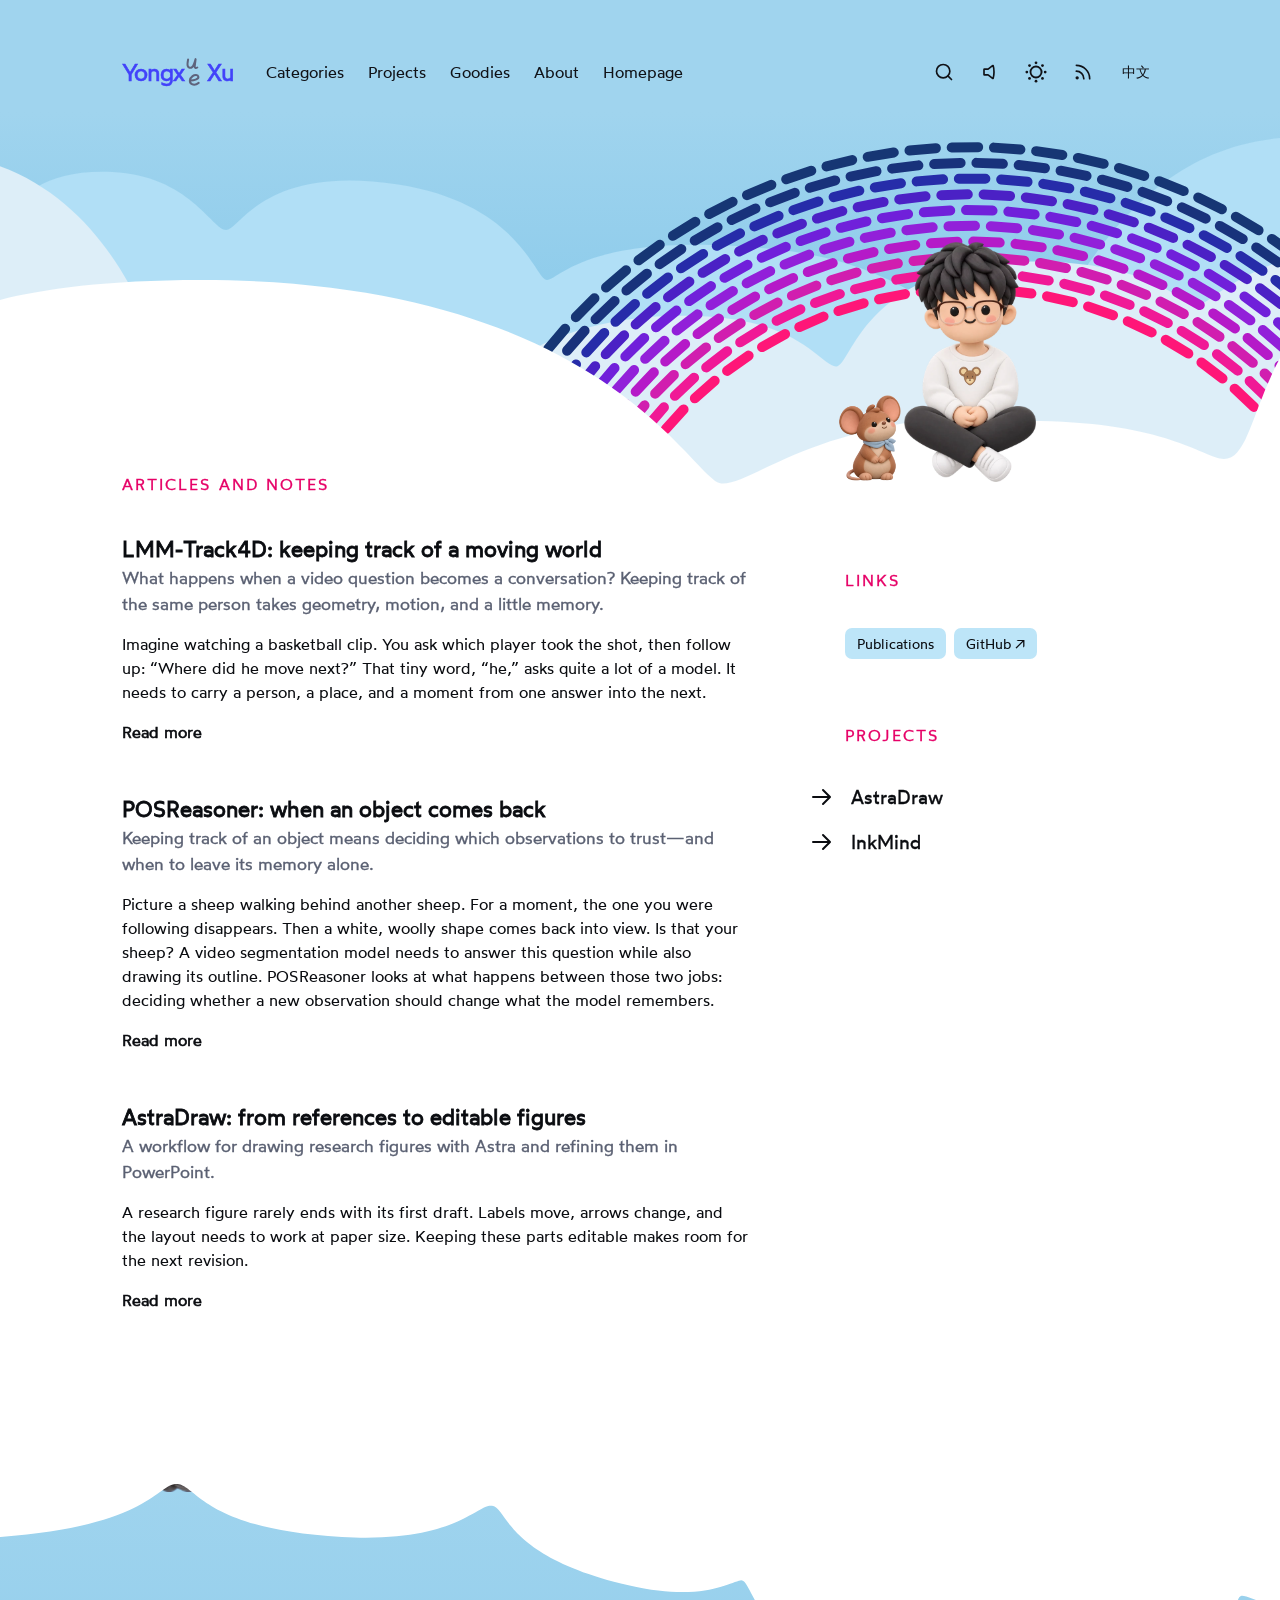
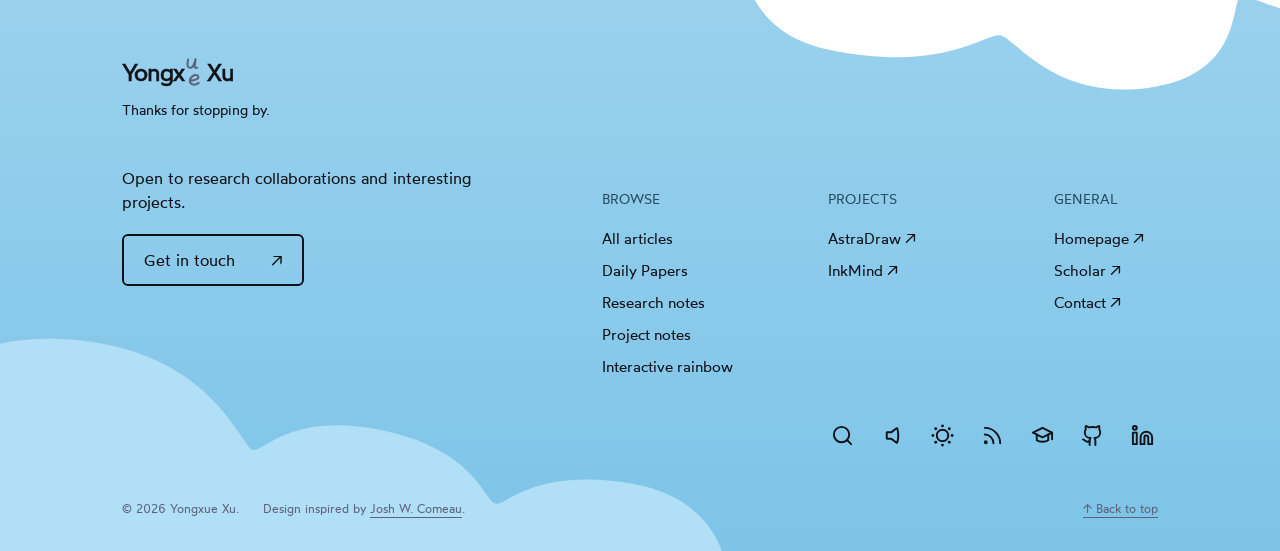
==== commit 179eb390: "Prevent mouse pose and theme crossfade brightness flicker" ====
--- a/blog/index.html
+++ b/blog/index.html
@@ -5,7 +5,7 @@
  if (theme !== 'light' && theme !== 'dark') theme = matchMedia('(prefers-color-scheme: dark)').matches ? 'dark' : 'light';
  document.documentElement.dataset.theme = theme;
  document.querySelector('meta[name="theme-color"]').content = theme === 'dark' ? '#1c1d20' : '#ffffff';
-})();</script><script>if(performance.getEntriesByType('navigation')[0]?.type==='back_forward')document.documentElement.classList.add('article-arrival-restored');addEventListener('pagehide',()=>document.documentElement.classList.add('article-arrival-restored'));addEventListener('pageshow',event=>{if(event.persisted)document.documentElement.classList.add('article-arrival-restored')});</script><link rel="canonical" href="https://jerrysnow.me/blog/"><link rel="icon" href="data:,"><link rel="preload" href="/blog/fonts/wotfard-regular.woff2?v=c2abbd412fc5" as="font" type="font/woff2" crossorigin><link rel="stylesheet" href="/blog/blog.css?v=308c41fb3545"><link rel="stylesheet" href="/blog/icons.css?v=ea12366de164"><link rel="stylesheet" href="/blog/interactions.css?v=48648428bba0"><link rel="stylesheet" href="/blog/panel-motion.css?v=f6e79ca14c30"><link rel="stylesheet" href="/blog/navigation.css?v=359ce3f112be"><link rel="stylesheet" href="/blog/character.css?v=40e88186ac13"><link rel="stylesheet" href="/blog/character-details.css?v=7c205fffbd23"><script src="/blog/character-interaction.js?v=5935c4eafdbc" defer></script><link rel="stylesheet" href="/blog/footer.css?v=79daea4914ca"><link rel="stylesheet" href="/blog/identity.css?v=dd38e2857742"><link rel="stylesheet" href="/blog/article-components.css?v=2730246751bc"><link rel="stylesheet" href="/blog/research-scenes.css?v=dac17c675ec6"><link rel="stylesheet" href="/blog/track-scene.css?v=040179503195"><link rel="stylesheet" href="/blog/pos-scene.css?v=2b1e1f0c13e9"><link rel="stylesheet" href="/blog/reactions.css?v=8421b27d8550"><link rel="stylesheet" href="/blog/link-motion.css?v=eb699a6ab013"><link rel="stylesheet" href="/blog/article-meta.css?v=aee2e70439c1"><link rel="stylesheet" href="/blog/search-refine.css?v=677871f05381"><link rel="stylesheet" href="/blog/type-refine.css?v=e9ba472c1e7d"><link rel="stylesheet" href="/language-control.css?v=ee913818d95e"><script src="/language-control.js?v=cddb643d28ec" defer></script><script src="/blog/blog.js?v=fcf245952e29" defer></script><script src="/blog/reading.js?v=8371930f481e" defer></script><script src="/blog/research-scenes.js?v=ff529b68837d" defer></script><script src="/blog/track-scene.js?v=9be17534e829" defer></script><script src="/blog/pos-scene.js?v=4f4f8de9f750" defer></script><script src="/blog/tools.js?v=99a54544bd1f" defer></script><script src="/blog/icons.js?v=697948d222ee" defer></script><script src="/blog/interactions.js?v=b935df4c4863" defer></script><script src="/blog/panel-motion.js?v=184a9fdb4c69" defer></script><script src="/blog/navigation.js?v=bb3f966a4db1" defer></script><script src="/blog/reactions.js?v=2c4263b880e9" defer></script><script src="/blog/link-motion.js?v=6c645b166e83" defer></script><script src="/blog/article-meta.js?v=1c717c5bc2c6" defer></script><script src="/blog/page-hits.js?v=10e1ca2c6a20" defer></script><link rel="alternate" type="application/rss+xml" title="Yongxue Xu — Blog" href="/blog/feed.xml"></head><body id="top" class="blog-home"><a class="skip-link" href="#content">Skip to content</a><header class="site-header"><div class="blog-header"><a class="identity" href="/blog/" aria-label="Yongxue Xu — Blog"><span>Yongx</span><span class="name-monogram"><span class="name-monogram-text">ue</span><svg class="name-letter-u" width="16" height="14" viewBox="0 0 16 14" fill="none" aria-hidden="true" focusable="false"><path d="M3.1 2.5C2.7 4.6 2.1 7.4 2.8 9.2C3.4 10.9 5.5 11.4 7.1 10.1C9.1 8.5 9.8 4.9 10.6 2.1L9.7 9.4C9.6 10.8 10.6 11.5 12.3 10.5"/></svg><svg class="name-letter-e" width="16" height="14" viewBox="0 0 16 14" fill="none" aria-hidden="true" focusable="false"><path d="M3.2 7.4C6.4 7.6 11.8 6.2 11.4 3.8C11 1.5 7.7 1.5 5.6 3.1C2.2 5.7 1.9 9.6 4.9 11.1C7 12.2 9.5 11.6 11.7 9.9"/></svg></span><span>Xu</span></a><nav class="blog-nav" aria-label="Blog navigation"><div class="nav-disclosure"><button class="nav-trigger" type="button" data-nav-key="categories" aria-expanded="false" aria-controls="desktop-nav-panel-categories"><span data-en="Categories" data-zh="分类">Categories</span></button><div class="nav-panel" id="desktop-nav-panel-categories" hidden><a href="/blog/"><span data-en="All articles" data-zh="全部文章">All articles</span></a><a href="/daily/"><span data-en="Daily Papers" data-zh="每日论文">Daily Papers</span></a><a href="/blog/#research"><span data-en="Research notes" data-zh="研究笔记">Research notes</span></a><a href="/blog/#project-notes"><span data-en="Project notes" data-zh="项目笔记">Project notes</span></a></div></div><div class="nav-disclosure"><button class="nav-trigger" type="button" data-nav-key="projects" aria-expanded="false" aria-controls="desktop-nav-panel-projects"><span data-en="Projects" data-zh="项目">Projects</span></button><div class="nav-panel" id="desktop-nav-panel-projects" hidden><a href="https://github.com/IamJerryXu/AstraDraw" target="_blank" rel="noopener noreferrer">AstraDraw ↗</a><a href="https://inkmind-ai.com/" target="_blank" rel="noopener noreferrer">InkMind ↗</a></div></div><div class="nav-disclosure"><button class="nav-trigger" type="button" data-nav-key="goodies" aria-expanded="false" aria-controls="desktop-nav-panel-goodies"><span data-en="Goodies" data-zh="小玩意">Goodies</span></button><div class="nav-panel" id="desktop-nav-panel-goodies" hidden><a href="/blog/#rainbow" data-open-rainbow><span data-en="Interactive rainbow" data-zh="互动彩虹">Interactive rainbow</span></a><a href="/blog/feed.xml"><span data-en="RSS feed" data-zh="RSS 订阅">RSS feed</span></a></div></div><div class="nav-disclosure"><button class="nav-trigger" type="button" data-nav-key="about" aria-expanded="false" aria-controls="desktop-nav-panel-about"><span data-en="About" data-zh="关于">About</span></button><div class="nav-panel" id="desktop-nav-panel-about" hidden><p><span data-en="I’m Yongxue, an undergraduate at Sun Yat-sen University working on video generation and world models." data-zh="我是永雪，中山大学本科生，研究视频生成与世界模型。">I’m Yongxue, an undergraduate at Sun Yat-sen University working on video generation and world models.</span></p><a href="mailto:jiangjiangcheng753@gmail.com"><span data-en="Say hello" data-zh="联系我">Say hello</span> ↗</a></div></div><a class="nav-homepage" href="/"><span data-en="Homepage" data-zh="学术主页">Homepage</span></a></nav><div class="header-actions"><button class="icon-button" id="search-toggle" type="button" aria-label="Search" title="Search (⌘ K)" aria-haspopup="dialog" aria-controls="site-search" aria-expanded="false"><svg viewBox="0 0 24 24" fill="none" stroke="currentColor" stroke-width="1.7" stroke-linecap="round" stroke-linejoin="round" aria-hidden="true"><circle cx="10.5" cy="10.5" r="6.5"/><path d="m16 16 5 5"/></svg></button><button class="icon-button" id="sound-toggle" type="button" aria-label="Enable sounds" title="Enable sounds" aria-pressed="false"><svg viewBox="0 0 24 24" fill="none" stroke="currentColor" stroke-width="1.7" stroke-linecap="round" stroke-linejoin="round" aria-hidden="true"><path d="M11 4 6 8H3v8h3l5 4Z"/><path class="sound-waves" d="M15 8c2 2 2 6 0 8m3-11c4 4 4 10 0 14"/><path class="sound-off" d="m16 9 5 6m0-6-5 6"/></svg></button><button id="theme-toggle" type="button" aria-label="Switch to dark mode" title="Switch to dark mode"><svg class="theme-icon theme-icon--moon" viewBox="0 0 24 24" fill="none" stroke="currentColor" stroke-width="1.7" stroke-linecap="round" stroke-linejoin="round" aria-hidden="true"><path d="M20.9 13a9 9 0 0 1-9.9-9.9A9 9 0 1 0 20.9 13Z"/></svg><svg class="theme-icon theme-icon--sun" viewBox="0 0 24 24" fill="none" stroke="currentColor" stroke-width="1.7" stroke-linecap="round" aria-hidden="true"><circle cx="12" cy="12" r="4"/><path d="M12 2v2m0 16v2M2 12h2m16 0h2M4.93 4.93l1.42 1.42m11.3 11.3 1.42 1.42M4.93 19.07l1.42-1.42m11.3-11.3 1.42-1.42"/></svg></button><a class="icon-button social-tool" href="/blog/feed.xml" aria-label="RSS" title="RSS"><svg viewBox="0 0 24 24" fill="none" stroke="currentColor" stroke-width="1.7" stroke-linecap="round" stroke-linejoin="round" aria-hidden="true"><path d="M4 4a16 16 0 0 1 16 16M4 10a10 10 0 0 1 10 10"/><circle cx="5" cy="19" r="1" fill="currentColor"/></svg></a><button id="language" type="button" aria-label="切换到中文">中文</button><button class="menu-toggle" type="button" aria-label="Menu" aria-expanded="false" aria-controls="mobile-menu"><svg viewBox="0 0 24 24" fill="none" stroke="currentColor" stroke-width="2" aria-hidden="true"><path d="M4 7h16M4 12h16M4 17h16"/></svg></button></div></div><nav id="mobile-menu" hidden aria-label="Mobile navigation"><div class="nav-disclosure"><button class="nav-trigger" type="button" data-nav-key="categories" aria-expanded="false" aria-controls="mobile-nav-panel-categories"><span data-en="Categories" data-zh="分类">Categories</span></button><div class="nav-panel" id="mobile-nav-panel-categories" hidden><a href="/blog/"><span data-en="All articles" data-zh="全部文章">All articles</span></a><a href="/daily/"><span data-en="Daily Papers" data-zh="每日论文">Daily Papers</span></a><a href="/blog/#research"><span data-en="Research notes" data-zh="研究笔记">Research notes</span></a><a href="/blog/#project-notes"><span data-en="Project notes" data-zh="项目笔记">Project notes</span></a></div></div><div class="nav-disclosure"><button class="nav-trigger" type="button" data-nav-key="projects" aria-expanded="false" aria-controls="mobile-nav-panel-projects"><span data-en="Projects" data-zh="项目">Projects</span></button><div class="nav-panel" id="mobile-nav-panel-projects" hidden><a href="https://github.com/IamJerryXu/AstraDraw" target="_blank" rel="noopener noreferrer">AstraDraw ↗</a><a href="https://inkmind-ai.com/" target="_blank" rel="noopener noreferrer">InkMind ↗</a></div></div><div class="nav-disclosure"><button class="nav-trigger" type="button" data-nav-key="goodies" aria-expanded="false" aria-controls="mobile-nav-panel-goodies"><span data-en="Goodies" data-zh="小玩意">Goodies</span></button><div class="nav-panel" id="mobile-nav-panel-goodies" hidden><a href="/blog/#rainbow" data-open-rainbow><span data-en="Interactive rainbow" data-zh="互动彩虹">Interactive rainbow</span></a><a href="/blog/feed.xml"><span data-en="RSS feed" data-zh="RSS 订阅">RSS feed</span></a></div></div><div class="nav-disclosure"><button class="nav-trigger" type="button" data-nav-key="about" aria-expanded="false" aria-controls="mobile-nav-panel-about"><span data-en="About" data-zh="关于">About</span></button><div class="nav-panel" id="mobile-nav-panel-about" hidden><p><span data-en="I’m Yongxue, an undergraduate at Sun Yat-sen University working on video generation and world models." data-zh="我是永雪，中山大学本科生，研究视频生成与世界模型。">I’m Yongxue, an undergraduate at Sun Yat-sen University working on video generation and world models.</span></p><a href="mailto:jiangjiangcheng753@gmail.com"><span data-en="Say hello" data-zh="联系我">Say hello</span> ↗</a></div></div><a class="nav-homepage" href="/"><span data-en="Homepage" data-zh="学术主页">Homepage</span></a><div class="mobile-social-links"><a class="icon-button social-tool" href="/blog/feed.xml" aria-label="RSS" title="RSS"><svg viewBox="0 0 24 24" fill="none" stroke="currentColor" stroke-width="1.7" stroke-linecap="round" stroke-linejoin="round" aria-hidden="true"><path d="M4 4a16 16 0 0 1 16 16M4 10a10 10 0 0 1 10 10"/><circle cx="5" cy="19" r="1" fill="currentColor"/></svg></a><a class="icon-button social-tool" href="https://scholar.google.com/citations?user=8PtwUrkAAAAJ&amp;hl=en" aria-label="Google Scholar" title="Google Scholar"><svg viewBox="0 0 24 24" fill="none" stroke="currentColor" stroke-width="1.7" stroke-linecap="round" stroke-linejoin="round" aria-hidden="true"><path d="m2 9 10-5 10 5-10 5-10-5Z"/><path d="M6 11v6c4 3 8 3 12 0v-6M22 9v8"/></svg></a><a class="icon-button social-tool" href="https://github.com/IamJerryXu" aria-label="GitHub" title="GitHub"><svg viewBox="0 0 24 24" fill="none" stroke="currentColor" stroke-width="1.7" stroke-linecap="round" stroke-linejoin="round" aria-hidden="true"><path d="M9 21v-4c-4 1-4-2-6-2m15 6v-4c0-1-.3-1.6-.8-2 3-.3 5-1.5 5-5a4 4 0 0 0-1.2-3c.2-1 .2-2-.3-3-2-.3-3.2 1-3.2 1a12 12 0 0 0-7 0s-1.2-1.3-3.2-1C5.8 5 5.8 6 6 7a4 4 0 0 0-1.2 3c0 3.5 2 4.7 5 5-.5.4-.8 1-.8 2"/></svg></a><a class="icon-button social-tool" href="https://www.linkedin.com/in/%E6%B0%B8%E9%9B%AA-%E5%BE%90-6340a4415/" aria-label="LinkedIn" title="LinkedIn"><svg viewBox="0 0 24 24" fill="none" stroke="currentColor" stroke-width="1.7" stroke-linecap="round" stroke-linejoin="round" aria-hidden="true"><rect x="3" y="3" width="18" height="18" rx="2"/><path d="M7 10v7M7 7v.2M11 17v-7m0 3c0-4 6-4 6 0v4"/></svg></a></div></nav></header><dialog id="site-search" aria-labelledby="search-heading"><div class="search-heading"><h2 id="search-heading"><span data-en="Search" data-zh="搜索">Search</span></h2><button id="search-close" type="button" aria-label="Close search">×</button></div><label class="visually-hidden" for="site-search-input"><span data-en="Search this Blog" data-zh="搜索本博客">Search this Blog</span></label><div class="search-input-row"><span class="search-input-icon"><svg viewBox="0 0 24 24" fill="none" stroke="currentColor" stroke-width="1.7" stroke-linecap="round" stroke-linejoin="round" aria-hidden="true"><circle cx="10.5" cy="10.5" r="6.5"/><path d="m16 16 5 5"/></svg></span><input id="site-search-input" type="search" maxlength="150" autocomplete="off" placeholder="Search articles…" data-placeholder-en="Search articles…" data-placeholder-zh="搜索文章…"><button id="search-clear" type="button" aria-label="Clear search" hidden><svg viewBox="0 0 24 24" fill="none" stroke="currentColor" stroke-width="2" stroke-linecap="round" stroke-linejoin="round" aria-hidden="true"><path d="M19 6V20C19 21 18 22 17 22H7C6 22 5 21 5 20V6Z"/><path d="M10 11V17M14 11V17"/><g class="search-trash-lid"><path d="M3 6H21M8 6V4C8 3 9 2 10 2H14C15 2 16 3 16 4V6"/></g></svg></button></div><div id="search-results" aria-live="polite"></div><p id="search-empty" hidden><span data-en="No results. Try another keyword." data-zh="没有找到结果，试试其他关键词。">No results. Try another keyword.</span></p><p class="search-hint"><span data-en="Articles in this Blog" data-zh="搜索本博客文章">Articles in this Blog</span><kbd>Esc</kbd></p><div class="search-cloud"><svg viewBox="0 0 4113 146" fill="none" xmlns="http://www.w3.org/2000/svg" preserveAspectRatio="none" aria-hidden="true"><path d="M1825 113C1837.5 112 1874.5 145 2058.5 145.5C2242.5 146 2273 119.5 2288.5 119C2304 118.5 2312 140 2519.5 129.5C2727 119 2739.5 81.5 2748.5 82.5C2757.5 83.5 2821.5 105 2980.5 105C3139.5 105 3198 65 3211.5 61C3225 57 3230 91 3447.5 83.5C3665 76 3663 27.5 3675 29.5C3687 31.5 3710 76 3904 76C4098 76 4088 22 4098 19C4102.46 17.6626 4104.43 23.0822 4112.91 29.5V0.5H0.416992V28C24.7581 17.693 38.7983 8.78176 45.5013 9.5C59.5002 11 60.0014 72 226.501 72.5C393.001 73 432.003 19.5 440.502 18C449 16.5 474.502 77.5 669.002 85C863.502 92.5 889.003 56 902.502 56C916 56 937.002 92 1132.5 102.5C1328 113 1353 85 1363.5 85C1374 85 1391 124.5 1596 131.5C1801 138.5 1812.5 114 1825 113Z" fill="var(--bg)"/></svg>
+})();</script><script>if(performance.getEntriesByType('navigation')[0]?.type==='back_forward')document.documentElement.classList.add('article-arrival-restored');addEventListener('pagehide',()=>document.documentElement.classList.add('article-arrival-restored'));addEventListener('pageshow',event=>{if(event.persisted)document.documentElement.classList.add('article-arrival-restored')});</script><link rel="canonical" href="https://jerrysnow.me/blog/"><link rel="icon" href="data:,"><link rel="preload" href="/blog/fonts/wotfard-regular.woff2?v=c2abbd412fc5" as="font" type="font/woff2" crossorigin><link rel="stylesheet" href="/blog/blog.css?v=308c41fb3545"><link rel="stylesheet" href="/blog/icons.css?v=ea12366de164"><link rel="stylesheet" href="/blog/interactions.css?v=48648428bba0"><link rel="stylesheet" href="/blog/panel-motion.css?v=f6e79ca14c30"><link rel="stylesheet" href="/blog/navigation.css?v=359ce3f112be"><link rel="stylesheet" href="/blog/character.css?v=40e88186ac13"><link rel="stylesheet" href="/blog/character-details.css?v=e57015ddfa56"><script src="/blog/character-interaction.js?v=5935c4eafdbc" defer></script><link rel="stylesheet" href="/blog/footer.css?v=79daea4914ca"><link rel="stylesheet" href="/blog/identity.css?v=dd38e2857742"><link rel="stylesheet" href="/blog/article-components.css?v=2730246751bc"><link rel="stylesheet" href="/blog/research-scenes.css?v=dac17c675ec6"><link rel="stylesheet" href="/blog/track-scene.css?v=040179503195"><link rel="stylesheet" href="/blog/pos-scene.css?v=2b1e1f0c13e9"><link rel="stylesheet" href="/blog/reactions.css?v=8421b27d8550"><link rel="stylesheet" href="/blog/link-motion.css?v=eb699a6ab013"><link rel="stylesheet" href="/blog/article-meta.css?v=aee2e70439c1"><link rel="stylesheet" href="/blog/search-refine.css?v=677871f05381"><link rel="stylesheet" href="/blog/type-refine.css?v=e9ba472c1e7d"><link rel="stylesheet" href="/language-control.css?v=ee913818d95e"><script src="/language-control.js?v=cddb643d28ec" defer></script><script src="/blog/blog.js?v=fcf245952e29" defer></script><script src="/blog/reading.js?v=8371930f481e" defer></script><script src="/blog/research-scenes.js?v=ff529b68837d" defer></script><script src="/blog/track-scene.js?v=9be17534e829" defer></script><script src="/blog/pos-scene.js?v=4f4f8de9f750" defer></script><script src="/blog/tools.js?v=99a54544bd1f" defer></script><script src="/blog/icons.js?v=697948d222ee" defer></script><script src="/blog/interactions.js?v=b935df4c4863" defer></script><script src="/blog/panel-motion.js?v=184a9fdb4c69" defer></script><script src="/blog/navigation.js?v=bb3f966a4db1" defer></script><script src="/blog/reactions.js?v=2c4263b880e9" defer></script><script src="/blog/link-motion.js?v=6c645b166e83" defer></script><script src="/blog/article-meta.js?v=1c717c5bc2c6" defer></script><script src="/blog/page-hits.js?v=10e1ca2c6a20" defer></script><link rel="alternate" type="application/rss+xml" title="Yongxue Xu — Blog" href="/blog/feed.xml"></head><body id="top" class="blog-home"><a class="skip-link" href="#content">Skip to content</a><header class="site-header"><div class="blog-header"><a class="identity" href="/blog/" aria-label="Yongxue Xu — Blog"><span>Yongx</span><span class="name-monogram"><span class="name-monogram-text">ue</span><svg class="name-letter-u" width="16" height="14" viewBox="0 0 16 14" fill="none" aria-hidden="true" focusable="false"><path d="M3.1 2.5C2.7 4.6 2.1 7.4 2.8 9.2C3.4 10.9 5.5 11.4 7.1 10.1C9.1 8.5 9.8 4.9 10.6 2.1L9.7 9.4C9.6 10.8 10.6 11.5 12.3 10.5"/></svg><svg class="name-letter-e" width="16" height="14" viewBox="0 0 16 14" fill="none" aria-hidden="true" focusable="false"><path d="M3.2 7.4C6.4 7.6 11.8 6.2 11.4 3.8C11 1.5 7.7 1.5 5.6 3.1C2.2 5.7 1.9 9.6 4.9 11.1C7 12.2 9.5 11.6 11.7 9.9"/></svg></span><span>Xu</span></a><nav class="blog-nav" aria-label="Blog navigation"><div class="nav-disclosure"><button class="nav-trigger" type="button" data-nav-key="categories" aria-expanded="false" aria-controls="desktop-nav-panel-categories"><span data-en="Categories" data-zh="分类">Categories</span></button><div class="nav-panel" id="desktop-nav-panel-categories" hidden><a href="/blog/"><span data-en="All articles" data-zh="全部文章">All articles</span></a><a href="/daily/"><span data-en="Daily Papers" data-zh="每日论文">Daily Papers</span></a><a href="/blog/#research"><span data-en="Research notes" data-zh="研究笔记">Research notes</span></a><a href="/blog/#project-notes"><span data-en="Project notes" data-zh="项目笔记">Project notes</span></a></div></div><div class="nav-disclosure"><button class="nav-trigger" type="button" data-nav-key="projects" aria-expanded="false" aria-controls="desktop-nav-panel-projects"><span data-en="Projects" data-zh="项目">Projects</span></button><div class="nav-panel" id="desktop-nav-panel-projects" hidden><a href="https://github.com/IamJerryXu/AstraDraw" target="_blank" rel="noopener noreferrer">AstraDraw ↗</a><a href="https://inkmind-ai.com/" target="_blank" rel="noopener noreferrer">InkMind ↗</a></div></div><div class="nav-disclosure"><button class="nav-trigger" type="button" data-nav-key="goodies" aria-expanded="false" aria-controls="desktop-nav-panel-goodies"><span data-en="Goodies" data-zh="小玩意">Goodies</span></button><div class="nav-panel" id="desktop-nav-panel-goodies" hidden><a href="/blog/#rainbow" data-open-rainbow><span data-en="Interactive rainbow" data-zh="互动彩虹">Interactive rainbow</span></a><a href="/blog/feed.xml"><span data-en="RSS feed" data-zh="RSS 订阅">RSS feed</span></a></div></div><div class="nav-disclosure"><button class="nav-trigger" type="button" data-nav-key="about" aria-expanded="false" aria-controls="desktop-nav-panel-about"><span data-en="About" data-zh="关于">About</span></button><div class="nav-panel" id="desktop-nav-panel-about" hidden><p><span data-en="I’m Yongxue, an undergraduate at Sun Yat-sen University working on video generation and world models." data-zh="我是永雪，中山大学本科生，研究视频生成与世界模型。">I’m Yongxue, an undergraduate at Sun Yat-sen University working on video generation and world models.</span></p><a href="mailto:jiangjiangcheng753@gmail.com"><span data-en="Say hello" data-zh="联系我">Say hello</span> ↗</a></div></div><a class="nav-homepage" href="/"><span data-en="Homepage" data-zh="学术主页">Homepage</span></a></nav><div class="header-actions"><button class="icon-button" id="search-toggle" type="button" aria-label="Search" title="Search (⌘ K)" aria-haspopup="dialog" aria-controls="site-search" aria-expanded="false"><svg viewBox="0 0 24 24" fill="none" stroke="currentColor" stroke-width="1.7" stroke-linecap="round" stroke-linejoin="round" aria-hidden="true"><circle cx="10.5" cy="10.5" r="6.5"/><path d="m16 16 5 5"/></svg></button><button class="icon-button" id="sound-toggle" type="button" aria-label="Enable sounds" title="Enable sounds" aria-pressed="false"><svg viewBox="0 0 24 24" fill="none" stroke="currentColor" stroke-width="1.7" stroke-linecap="round" stroke-linejoin="round" aria-hidden="true"><path d="M11 4 6 8H3v8h3l5 4Z"/><path class="sound-waves" d="M15 8c2 2 2 6 0 8m3-11c4 4 4 10 0 14"/><path class="sound-off" d="m16 9 5 6m0-6-5 6"/></svg></button><button id="theme-toggle" type="button" aria-label="Switch to dark mode" title="Switch to dark mode"><svg class="theme-icon theme-icon--moon" viewBox="0 0 24 24" fill="none" stroke="currentColor" stroke-width="1.7" stroke-linecap="round" stroke-linejoin="round" aria-hidden="true"><path d="M20.9 13a9 9 0 0 1-9.9-9.9A9 9 0 1 0 20.9 13Z"/></svg><svg class="theme-icon theme-icon--sun" viewBox="0 0 24 24" fill="none" stroke="currentColor" stroke-width="1.7" stroke-linecap="round" aria-hidden="true"><circle cx="12" cy="12" r="4"/><path d="M12 2v2m0 16v2M2 12h2m16 0h2M4.93 4.93l1.42 1.42m11.3 11.3 1.42 1.42M4.93 19.07l1.42-1.42m11.3-11.3 1.42-1.42"/></svg></button><a class="icon-button social-tool" href="/blog/feed.xml" aria-label="RSS" title="RSS"><svg viewBox="0 0 24 24" fill="none" stroke="currentColor" stroke-width="1.7" stroke-linecap="round" stroke-linejoin="round" aria-hidden="true"><path d="M4 4a16 16 0 0 1 16 16M4 10a10 10 0 0 1 10 10"/><circle cx="5" cy="19" r="1" fill="currentColor"/></svg></a><button id="language" type="button" aria-label="切换到中文">中文</button><button class="menu-toggle" type="button" aria-label="Menu" aria-expanded="false" aria-controls="mobile-menu"><svg viewBox="0 0 24 24" fill="none" stroke="currentColor" stroke-width="2" aria-hidden="true"><path d="M4 7h16M4 12h16M4 17h16"/></svg></button></div></div><nav id="mobile-menu" hidden aria-label="Mobile navigation"><div class="nav-disclosure"><button class="nav-trigger" type="button" data-nav-key="categories" aria-expanded="false" aria-controls="mobile-nav-panel-categories"><span data-en="Categories" data-zh="分类">Categories</span></button><div class="nav-panel" id="mobile-nav-panel-categories" hidden><a href="/blog/"><span data-en="All articles" data-zh="全部文章">All articles</span></a><a href="/daily/"><span data-en="Daily Papers" data-zh="每日论文">Daily Papers</span></a><a href="/blog/#research"><span data-en="Research notes" data-zh="研究笔记">Research notes</span></a><a href="/blog/#project-notes"><span data-en="Project notes" data-zh="项目笔记">Project notes</span></a></div></div><div class="nav-disclosure"><button class="nav-trigger" type="button" data-nav-key="projects" aria-expanded="false" aria-controls="mobile-nav-panel-projects"><span data-en="Projects" data-zh="项目">Projects</span></button><div class="nav-panel" id="mobile-nav-panel-projects" hidden><a href="https://github.com/IamJerryXu/AstraDraw" target="_blank" rel="noopener noreferrer">AstraDraw ↗</a><a href="https://inkmind-ai.com/" target="_blank" rel="noopener noreferrer">InkMind ↗</a></div></div><div class="nav-disclosure"><button class="nav-trigger" type="button" data-nav-key="goodies" aria-expanded="false" aria-controls="mobile-nav-panel-goodies"><span data-en="Goodies" data-zh="小玩意">Goodies</span></button><div class="nav-panel" id="mobile-nav-panel-goodies" hidden><a href="/blog/#rainbow" data-open-rainbow><span data-en="Interactive rainbow" data-zh="互动彩虹">Interactive rainbow</span></a><a href="/blog/feed.xml"><span data-en="RSS feed" data-zh="RSS 订阅">RSS feed</span></a></div></div><div class="nav-disclosure"><button class="nav-trigger" type="button" data-nav-key="about" aria-expanded="false" aria-controls="mobile-nav-panel-about"><span data-en="About" data-zh="关于">About</span></button><div class="nav-panel" id="mobile-nav-panel-about" hidden><p><span data-en="I’m Yongxue, an undergraduate at Sun Yat-sen University working on video generation and world models." data-zh="我是永雪，中山大学本科生，研究视频生成与世界模型。">I’m Yongxue, an undergraduate at Sun Yat-sen University working on video generation and world models.</span></p><a href="mailto:jiangjiangcheng753@gmail.com"><span data-en="Say hello" data-zh="联系我">Say hello</span> ↗</a></div></div><a class="nav-homepage" href="/"><span data-en="Homepage" data-zh="学术主页">Homepage</span></a><div class="mobile-social-links"><a class="icon-button social-tool" href="/blog/feed.xml" aria-label="RSS" title="RSS"><svg viewBox="0 0 24 24" fill="none" stroke="currentColor" stroke-width="1.7" stroke-linecap="round" stroke-linejoin="round" aria-hidden="true"><path d="M4 4a16 16 0 0 1 16 16M4 10a10 10 0 0 1 10 10"/><circle cx="5" cy="19" r="1" fill="currentColor"/></svg></a><a class="icon-button social-tool" href="https://scholar.google.com/citations?user=8PtwUrkAAAAJ&amp;hl=en" aria-label="Google Scholar" title="Google Scholar"><svg viewBox="0 0 24 24" fill="none" stroke="currentColor" stroke-width="1.7" stroke-linecap="round" stroke-linejoin="round" aria-hidden="true"><path d="m2 9 10-5 10 5-10 5-10-5Z"/><path d="M6 11v6c4 3 8 3 12 0v-6M22 9v8"/></svg></a><a class="icon-button social-tool" href="https://github.com/IamJerryXu" aria-label="GitHub" title="GitHub"><svg viewBox="0 0 24 24" fill="none" stroke="currentColor" stroke-width="1.7" stroke-linecap="round" stroke-linejoin="round" aria-hidden="true"><path d="M9 21v-4c-4 1-4-2-6-2m15 6v-4c0-1-.3-1.6-.8-2 3-.3 5-1.5 5-5a4 4 0 0 0-1.2-3c.2-1 .2-2-.3-3-2-.3-3.2 1-3.2 1a12 12 0 0 0-7 0s-1.2-1.3-3.2-1C5.8 5 5.8 6 6 7a4 4 0 0 0-1.2 3c0 3.5 2 4.7 5 5-.5.4-.8 1-.8 2"/></svg></a><a class="icon-button social-tool" href="https://www.linkedin.com/in/%E6%B0%B8%E9%9B%AA-%E5%BE%90-6340a4415/" aria-label="LinkedIn" title="LinkedIn"><svg viewBox="0 0 24 24" fill="none" stroke="currentColor" stroke-width="1.7" stroke-linecap="round" stroke-linejoin="round" aria-hidden="true"><rect x="3" y="3" width="18" height="18" rx="2"/><path d="M7 10v7M7 7v.2M11 17v-7m0 3c0-4 6-4 6 0v4"/></svg></a></div></nav></header><dialog id="site-search" aria-labelledby="search-heading"><div class="search-heading"><h2 id="search-heading"><span data-en="Search" data-zh="搜索">Search</span></h2><button id="search-close" type="button" aria-label="Close search">×</button></div><label class="visually-hidden" for="site-search-input"><span data-en="Search this Blog" data-zh="搜索本博客">Search this Blog</span></label><div class="search-input-row"><span class="search-input-icon"><svg viewBox="0 0 24 24" fill="none" stroke="currentColor" stroke-width="1.7" stroke-linecap="round" stroke-linejoin="round" aria-hidden="true"><circle cx="10.5" cy="10.5" r="6.5"/><path d="m16 16 5 5"/></svg></span><input id="site-search-input" type="search" maxlength="150" autocomplete="off" placeholder="Search articles…" data-placeholder-en="Search articles…" data-placeholder-zh="搜索文章…"><button id="search-clear" type="button" aria-label="Clear search" hidden><svg viewBox="0 0 24 24" fill="none" stroke="currentColor" stroke-width="2" stroke-linecap="round" stroke-linejoin="round" aria-hidden="true"><path d="M19 6V20C19 21 18 22 17 22H7C6 22 5 21 5 20V6Z"/><path d="M10 11V17M14 11V17"/><g class="search-trash-lid"><path d="M3 6H21M8 6V4C8 3 9 2 10 2H14C15 2 16 3 16 4V6"/></g></svg></button></div><div id="search-results" aria-live="polite"></div><p id="search-empty" hidden><span data-en="No results. Try another keyword." data-zh="没有找到结果，试试其他关键词。">No results. Try another keyword.</span></p><p class="search-hint"><span data-en="Articles in this Blog" data-zh="搜索本博客文章">Articles in this Blog</span><kbd>Esc</kbd></p><div class="search-cloud"><svg viewBox="0 0 4113 146" fill="none" xmlns="http://www.w3.org/2000/svg" preserveAspectRatio="none" aria-hidden="true"><path d="M1825 113C1837.5 112 1874.5 145 2058.5 145.5C2242.5 146 2273 119.5 2288.5 119C2304 118.5 2312 140 2519.5 129.5C2727 119 2739.5 81.5 2748.5 82.5C2757.5 83.5 2821.5 105 2980.5 105C3139.5 105 3198 65 3211.5 61C3225 57 3230 91 3447.5 83.5C3665 76 3663 27.5 3675 29.5C3687 31.5 3710 76 3904 76C4098 76 4088 22 4098 19C4102.46 17.6626 4104.43 23.0822 4112.91 29.5V0.5H0.416992V28C24.7581 17.693 38.7983 8.78176 45.5013 9.5C59.5002 11 60.0014 72 226.501 72.5C393.001 73 432.003 19.5 440.502 18C449 16.5 474.502 77.5 669.002 85C863.502 92.5 889.003 56 902.502 56C916 56 937.002 92 1132.5 102.5C1328 113 1353 85 1363.5 85C1374 85 1391 124.5 1596 131.5C1801 138.5 1812.5 114 1825 113Z" fill="var(--bg)"/></svg>
 </div></dialog><section class="scene" aria-label="Interactive rainbow"><h1 class="visually-hidden">Blog</h1><div class="rainbow-art"><canvas id="rainbow-scene" aria-hidden="true"></canvas></div><div class="home-cloud-window home-cloud-window--back"><svg width="5120" height="456" fill="none" viewBox="0 0 5120 456" preserveAspectRatio="none" xmlns="http://www.w3.org/2000/svg" class="source-home-cloud" aria-hidden="true"><path fill="var(--cloud-far)" d="M2467 198C2478.93 198 2508.5 148.5 2692.3 167C2855.77 183.454 2890 275.92 2940.45 271C2978.5 267.29 3025.5 66.1073 3208.04 55.5002C3364.5 46.408 3407.37 123 3419.5 123.5C3431.63 124 3448.89 83.0002 3564.32 83.0002C3728 83.0002 3767.67 198.501 3779.08 198C3790.5 197.5 3808 45.0002 4044.68 45.0002C4238.5 45.0002 4245.32 120.5 4256.5 116.5C4267.69 112.5 4277 13.5002 4417.9 13.5002C4567 13.5002 4590.74 115.5 4608.5 116.5C4626.26 117.5 4640.5 13.5007 4795 13.5004C4946 13.5002 4954.43 76.5003 4970.51 76.5003C4986.6 76.5003 4983 8.5 5077 8.5C5147.13 8.5 5148.62 62.7657 5148.14 74.3437C5148.08 75.8075 5148 77.2344 5148 78.6994V360V361.5C5148 383.592 5130.09 401.5 5108 401.5H9C-13.0914 401.5 -31 383.592 -31 361.5V133.5V76.0021V76.0002C-31 75.9604 -30.9925 -7.80104e-05 24 0C103.747 0.000113126 132.617 67.9717 143.069 117.186C148.413 142.347 172.927 161.481 197.99 155.7L478.5 91C598.5 64.5 646 110.5 659 110.5C672 110.5 714 31 856 33.5C998 36 996.5 76 1008.5 73.5C1020.5 71 1014.28 28.0329 1174.5 31C1309.5 33.5 1298.5 110.5 1327.5 110.5C1366.31 110.5 1378.25 109.457 1388 110.5C1406.69 112.5 1429.5 27 1615 27C1743.74 27 1771.09 161.183 1855.16 167C1930.28 172.198 1914.5 85 2032.05 90.0002C2108.93 93.2702 2132.33 148 2146.16 148C2160 148 2184 81.6655 2318.08 102.5C2440.5 121.524 2455.07 198 2467 198Z"></path><path fill="var(--cloud)" d="M2617 234C2496.99 229.765 2429.72 276.108 2400.53 303.732C2388.43 315.177 2372.83 323.5 2356.18 323.5H2135.62C2111.05 323.5 2089.95 305.704 2082.79 282.198C2061.56 212.504 2001.53 78.3592 1852.75 71.0003C1691 63 1645 185 1622 186.5C1599 188 1587 88.5 1368.5 88.5C1211 88.5 1180 157.5 1158.4 161.5C1136.8 165.501 1074.33 111 931 129.5C787.671 148 789.676 214.5 770 214C750.324 213.5 736.5 129.5 535.029 142.5C416.863 150.125 382.163 211.07 373.669 260.166C368.141 292.123 343.421 323.5 310.99 323.5H280.024C249.079 323.5 225.052 295.503 224.331 264.567C222.732 195.98 200.305 92 79 92C17.4738 92 3.47982 128.37 0.653094 139.38C0.122368 141.447 0 143.571 0 145.705V398C0 412.36 11.6404 424 25.9998 424H5100C5127.61 424 5150 401.615 5150 374V365V181.851C5150 149.381 5119.54 125.514 5087.89 132.773C5054.67 140.392 5019.02 148.008 5011.31 147.5C4996.11 146.501 4966.41 99.9071 4859.43 95.5003C4731 90.2096 4684 213.5 4663 213.5H4531.84C4513.48 213.5 4496.63 203.435 4485.66 188.715C4451.8 143.286 4365.08 52.9127 4220.67 71.0003C4061 91.0002 4023.5 150.5 4006.5 150.5C3989.5 150.5 3925.6 96.5092 3797.5 100.5C3637 105.5 3599 235.5 3589 231.5C3563.12 221.148 3430.32 192.596 3405.38 180.145C3382.96 168.954 3354.61 161.5 3318.87 161.5C3175.43 161.5 3129.73 224 3116.87 224C3104 224 3073.62 179.5 2953.5 179.5C2782 179.5 2771.92 286 2756 284.5C2740.08 283 2721.1 237.674 2617 234Z"></path></svg></div><div class="home-cloud-window home-cloud-window--front"><svg xmlns="http://www.w3.org/2000/svg" width="5120" height="456" fill="none" viewBox="0 0 5120 456" preserveAspectRatio="none" class="source-home-cloud" aria-hidden="true"><path fill="var(--bg)" d="M2641.4 401.5C2613.31 399.999 2525.75 198 2121.01 198C1862 198 1840 264.5 1806.88 259.5C1773.77 254.499 1723.34 129.991 1562.17 136C1401 142.009 1366.58 313.5 1339 321C1311.42 328.5 1279 226.5 1034.79 234.5C802.99 242.093 724.297 318.5 697 313C669.703 307.5 681 75.9996 430.496 32.4996C214.304 -5.042 99.7464 183.937 60.6394 266.475C51.4353 285.9 27.9703 295.392 8.5729 286.129C-15.3473 274.705 -43 292.144 -43 318.652V429.5C-43 443.859 -31.3592 455.5 -16.9999 455.5H5103C5127.3 455.5 5147 435.8 5147 411.5V232.89C5147 226.643 5146.46 220.404 5144.55 214.457C5136.92 190.729 5108.7 128.5 5022.5 128.5C4881 128.5 4935 253.704 4838.83 249C4808.16 247.499 4757.27 55.5004 4535 59C4312.73 62.4996 4283.98 270.5 4250.5 268.5C4217.02 266.5 4197 199 4037.27 189.5C3834.76 177.455 3790.86 285 3753.5 279C3716.14 273 3652.96 98.8238 3377.5 153.5C3156.46 197.374 3191.5 387.48 3139.82 376.5C3118.64 371.999 3078.5 339 2948.03 339C2894.2 339 2890.37 330.676 2837.19 339C2708.5 359.141 2669.5 403 2641.4 401.5Z"></path></svg></div><button class="scene-portrait character-interactive" type="button" style="--character-image:url('/assets/blog-character-white-glasses-v2.webp?v=1342f6666b50')"><span class="visually-hidden"><span data-en="Say hi to Jerry and give the mouse some cheese" data-zh="向 Jerry 打招呼，给小鼠一块奶酪">Say hi to Jerry and give the mouse some cheese</span></span><span class="character-layer character-layer--day"><img class="character-base" src="/assets/blog-character-white-glasses-v2.webp?v=1342f6666b50" alt="" width="397" height="720" decoding="async" draggable="false"><img class="character-expression" src="/assets/blog-character-white-glasses-happy-v2.webp?v=6861f7c022a5" alt="" width="397" height="720" decoding="async" draggable="false"><img class="character-greeting" src="/assets/character-wave-day.webp?v=d5bb3f0af913" alt="" width="397" height="720" decoding="async" draggable="false"></span><span class="character-layer character-layer--night"><img class="character-base" src="/assets/blog-character-white-glasses-night-v2.webp?v=46f1431ccb46" alt="" width="397" height="720" decoding="async" draggable="false"><img class="character-expression" src="/assets/blog-character-white-glasses-night-happy-v2.webp?v=daa34a20d571" alt="" width="397" height="720" decoding="async" draggable="false"><img class="character-greeting" src="/assets/character-wave-night.webp?v=6e66eee5efd6" alt="" width="397" height="720" decoding="async" draggable="false"></span><span class="character-stitch" aria-hidden="true"><svg class="character-stitch-art" viewBox="0 0 397 720" fill="none" preserveAspectRatio="xMidYMid meet" aria-hidden="true" focusable="false"><svg x="163" y="371" width="71" height="64" viewBox="0 0 64 58" fill="none">
 <g stroke-linecap="round" stroke-linejoin="round">
 <circle class="stitch-brown" cx="15" cy="16" r="12"/><circle class="stitch-brown" cx="49" cy="16" r="12"/>
--- a/blog/character-details.css
+++ b/blog/character-details.css
@@ -84,6 +84,7 @@
 .character-pet {
   position: absolute; left: -50%; bottom: 1px; width: 48%; z-index: 3;
   display: block; pointer-events: auto; transition: none;
+  isolation: isolate;
   transform-origin: 55% 100%;
   transform: translateY(var(--pet-y, 0px)) rotate(var(--pet-rotate, 0deg));
 }
@@ -97,7 +98,7 @@
 
 
 /* Each pose shares a canvas; only the rest frame defines layout height. */
-.scene-portrait .character-pet-frame { position:absolute; inset:0; display:block; opacity:0; pointer-events:none; }
+.scene-portrait .character-pet-frame { position:absolute; inset:0; display:block; opacity:0; pointer-events:none; isolation:isolate; mix-blend-mode:plus-lighter; }
 .scene-portrait .character-pet-frame--rest { position:relative; }
 .scene-portrait .character-pet .character-pet-art--day { position:relative; opacity:1; }
 .scene-portrait .character-pet .character-pet-art--night { position:absolute; inset:0; opacity:0; }
@@ -111,8 +112,15 @@
 .scene-portrait[data-pet-pose=chew] .character-pet-frame--chew { opacity:1; }
 .scene-portrait[data-pet-pose]:not([data-pet-pose=rest]) .character-cheese { visibility:hidden; }
 @media (prefers-reduced-motion:no-preference) {
+  /* Source-over opacity fades expose the backdrop at each midpoint (0.5 over
+     0.5 covers only 75%). Add the two premultiplied poses inside the isolated
+     pet instead, retaining full coverage where both images are opaque. */
   .scene-portrait .character-pet-frame { transition: opacity 80ms ease-out; }
-  .scene-portrait .character-pet .character-pet-art { transition: opacity 350ms cubic-bezier(.41,.1,.13,1); }
+  .scene-portrait .character-pet .character-pet-art { mix-blend-mode:plus-lighter; transition: opacity 350ms cubic-bezier(.41,.1,.13,1); }
+}
+@supports not (mix-blend-mode:plus-lighter) {
+  .scene-portrait .character-pet-frame,
+  .scene-portrait .character-pet .character-pet-art { transition:none; }
 }
 .character-discovery { position:absolute; left:-30%; right:auto; top:4%; width:clamp(15px, 1.25vw, 18px); height:auto; color:#e8a735; opacity:0; transform:scale(.35) rotate(-14deg); transform-origin:50% 100%; pointer-events:none; }
 .character-discovery svg { display:block; width:100%; height:auto; overflow:visible; filter:drop-shadow(0 1px 0 #fff8); }
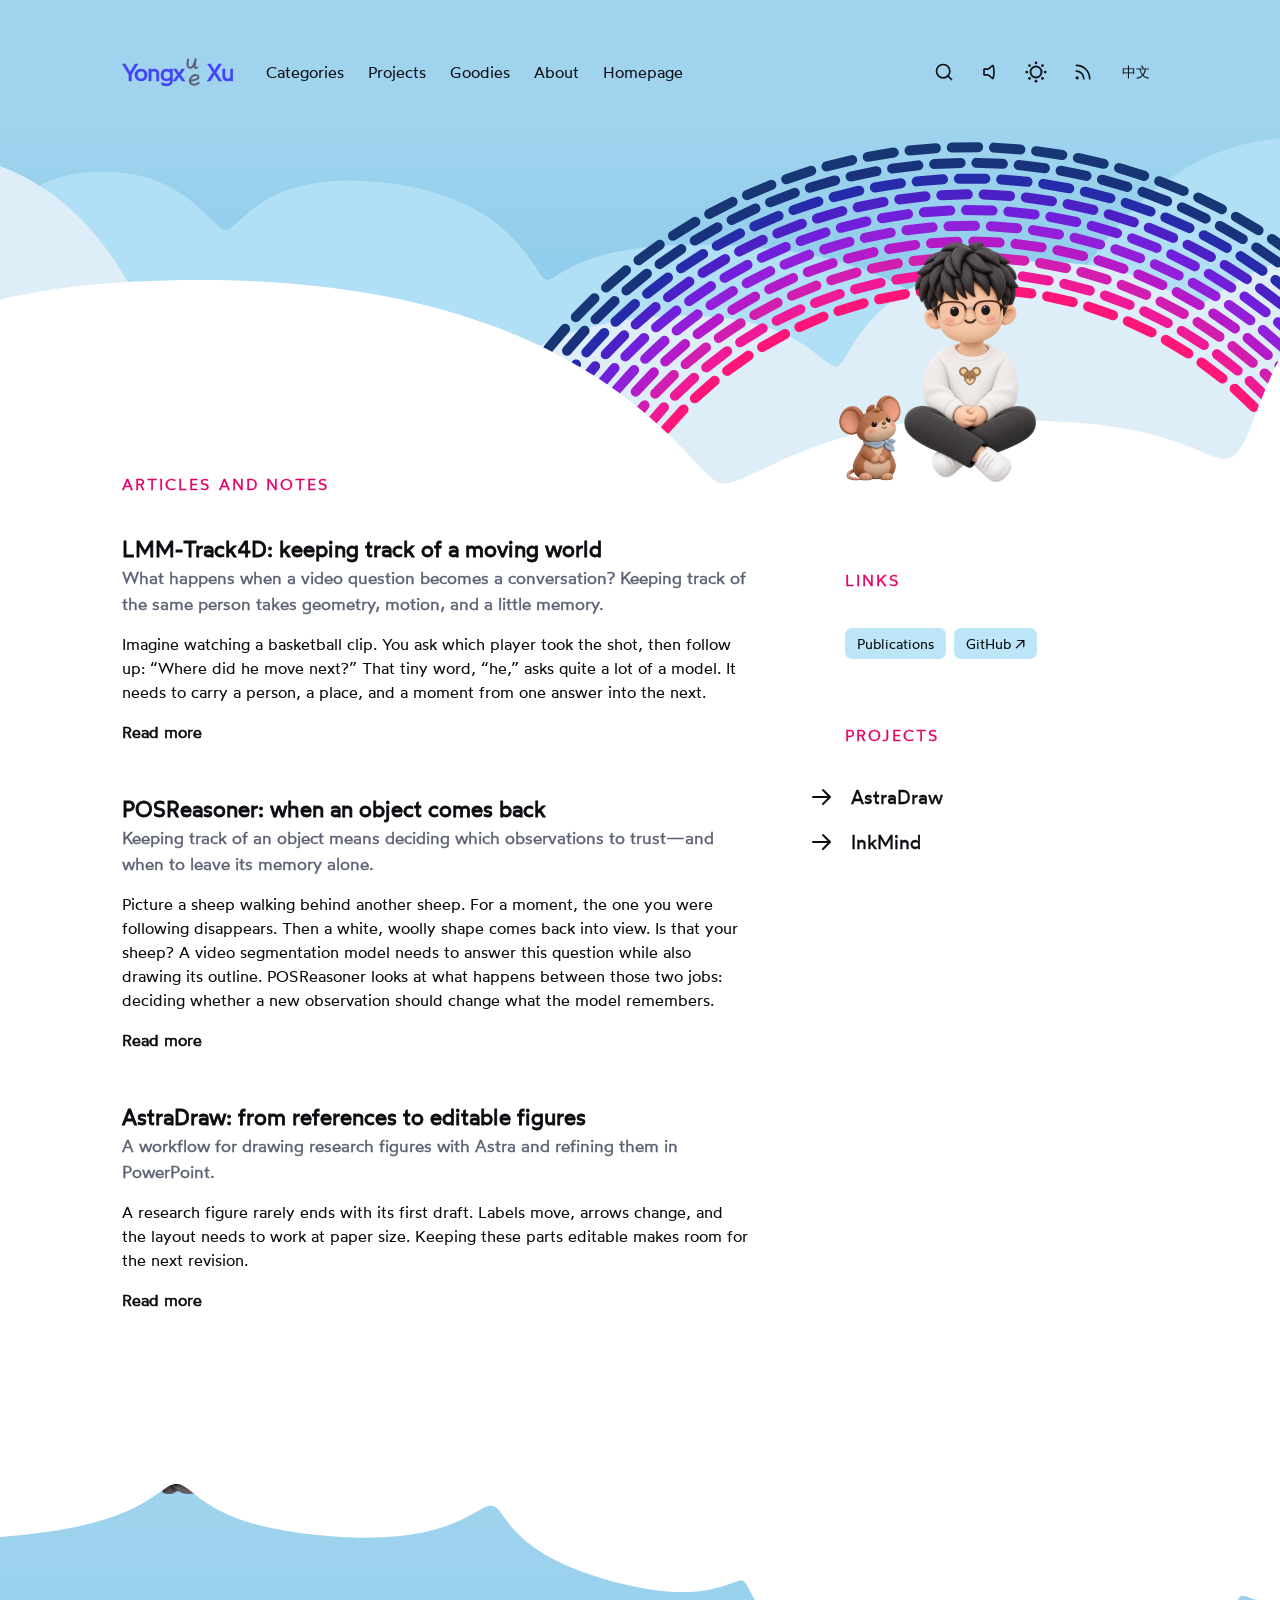
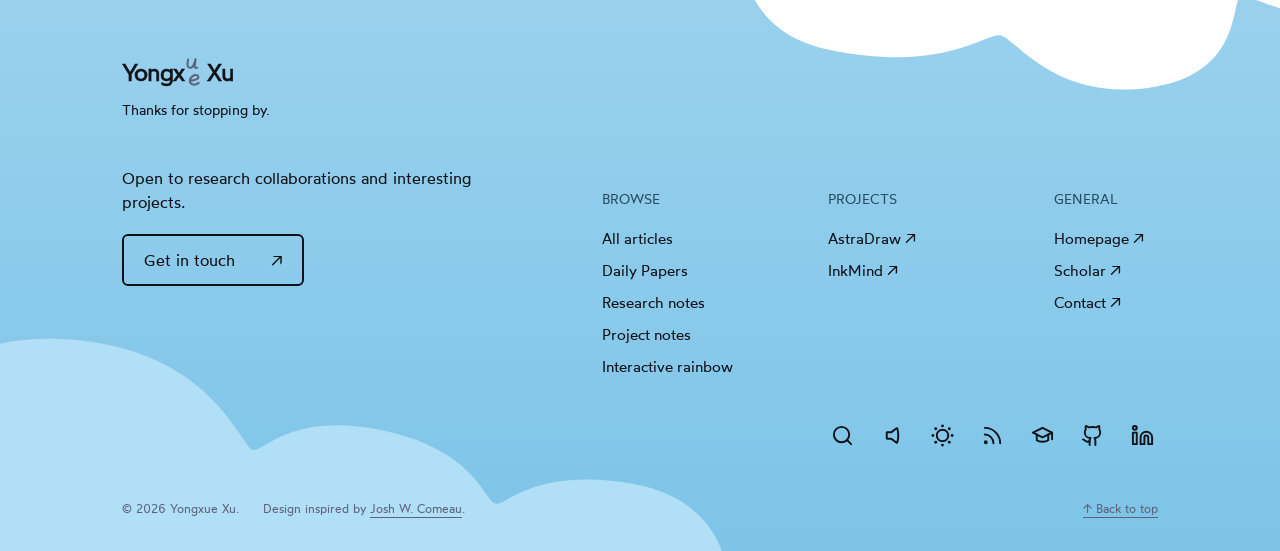
==== commit 08a34b44: "Unify cheese artwork and make mouse bite one continuous gesture" ====
--- a/blog/index.html
+++ b/blog/index.html
@@ -5,7 +5,7 @@
  if (theme !== 'light' && theme !== 'dark') theme = matchMedia('(prefers-color-scheme: dark)').matches ? 'dark' : 'light';
  document.documentElement.dataset.theme = theme;
  document.querySelector('meta[name="theme-color"]').content = theme === 'dark' ? '#1c1d20' : '#ffffff';
-})();</script><script>if(performance.getEntriesByType('navigation')[0]?.type==='back_forward')document.documentElement.classList.add('article-arrival-restored');addEventListener('pagehide',()=>document.documentElement.classList.add('article-arrival-restored'));addEventListener('pageshow',event=>{if(event.persisted)document.documentElement.classList.add('article-arrival-restored')});</script><link rel="canonical" href="https://jerrysnow.me/blog/"><link rel="icon" href="data:,"><link rel="preload" href="/blog/fonts/wotfard-regular.woff2?v=c2abbd412fc5" as="font" type="font/woff2" crossorigin><link rel="stylesheet" href="/blog/blog.css?v=308c41fb3545"><link rel="stylesheet" href="/blog/icons.css?v=ea12366de164"><link rel="stylesheet" href="/blog/interactions.css?v=48648428bba0"><link rel="stylesheet" href="/blog/panel-motion.css?v=f6e79ca14c30"><link rel="stylesheet" href="/blog/navigation.css?v=359ce3f112be"><link rel="stylesheet" href="/blog/character.css?v=40e88186ac13"><link rel="stylesheet" href="/blog/character-details.css?v=e57015ddfa56"><script src="/blog/character-interaction.js?v=5935c4eafdbc" defer></script><link rel="stylesheet" href="/blog/footer.css?v=79daea4914ca"><link rel="stylesheet" href="/blog/identity.css?v=dd38e2857742"><link rel="stylesheet" href="/blog/article-components.css?v=2730246751bc"><link rel="stylesheet" href="/blog/research-scenes.css?v=dac17c675ec6"><link rel="stylesheet" href="/blog/track-scene.css?v=040179503195"><link rel="stylesheet" href="/blog/pos-scene.css?v=2b1e1f0c13e9"><link rel="stylesheet" href="/blog/reactions.css?v=8421b27d8550"><link rel="stylesheet" href="/blog/link-motion.css?v=eb699a6ab013"><link rel="stylesheet" href="/blog/article-meta.css?v=aee2e70439c1"><link rel="stylesheet" href="/blog/search-refine.css?v=677871f05381"><link rel="stylesheet" href="/blog/type-refine.css?v=e9ba472c1e7d"><link rel="stylesheet" href="/language-control.css?v=ee913818d95e"><script src="/language-control.js?v=cddb643d28ec" defer></script><script src="/blog/blog.js?v=fcf245952e29" defer></script><script src="/blog/reading.js?v=8371930f481e" defer></script><script src="/blog/research-scenes.js?v=ff529b68837d" defer></script><script src="/blog/track-scene.js?v=9be17534e829" defer></script><script src="/blog/pos-scene.js?v=4f4f8de9f750" defer></script><script src="/blog/tools.js?v=99a54544bd1f" defer></script><script src="/blog/icons.js?v=697948d222ee" defer></script><script src="/blog/interactions.js?v=b935df4c4863" defer></script><script src="/blog/panel-motion.js?v=184a9fdb4c69" defer></script><script src="/blog/navigation.js?v=bb3f966a4db1" defer></script><script src="/blog/reactions.js?v=2c4263b880e9" defer></script><script src="/blog/link-motion.js?v=6c645b166e83" defer></script><script src="/blog/article-meta.js?v=1c717c5bc2c6" defer></script><script src="/blog/page-hits.js?v=10e1ca2c6a20" defer></script><link rel="alternate" type="application/rss+xml" title="Yongxue Xu — Blog" href="/blog/feed.xml"></head><body id="top" class="blog-home"><a class="skip-link" href="#content">Skip to content</a><header class="site-header"><div class="blog-header"><a class="identity" href="/blog/" aria-label="Yongxue Xu — Blog"><span>Yongx</span><span class="name-monogram"><span class="name-monogram-text">ue</span><svg class="name-letter-u" width="16" height="14" viewBox="0 0 16 14" fill="none" aria-hidden="true" focusable="false"><path d="M3.1 2.5C2.7 4.6 2.1 7.4 2.8 9.2C3.4 10.9 5.5 11.4 7.1 10.1C9.1 8.5 9.8 4.9 10.6 2.1L9.7 9.4C9.6 10.8 10.6 11.5 12.3 10.5"/></svg><svg class="name-letter-e" width="16" height="14" viewBox="0 0 16 14" fill="none" aria-hidden="true" focusable="false"><path d="M3.2 7.4C6.4 7.6 11.8 6.2 11.4 3.8C11 1.5 7.7 1.5 5.6 3.1C2.2 5.7 1.9 9.6 4.9 11.1C7 12.2 9.5 11.6 11.7 9.9"/></svg></span><span>Xu</span></a><nav class="blog-nav" aria-label="Blog navigation"><div class="nav-disclosure"><button class="nav-trigger" type="button" data-nav-key="categories" aria-expanded="false" aria-controls="desktop-nav-panel-categories"><span data-en="Categories" data-zh="分类">Categories</span></button><div class="nav-panel" id="desktop-nav-panel-categories" hidden><a href="/blog/"><span data-en="All articles" data-zh="全部文章">All articles</span></a><a href="/daily/"><span data-en="Daily Papers" data-zh="每日论文">Daily Papers</span></a><a href="/blog/#research"><span data-en="Research notes" data-zh="研究笔记">Research notes</span></a><a href="/blog/#project-notes"><span data-en="Project notes" data-zh="项目笔记">Project notes</span></a></div></div><div class="nav-disclosure"><button class="nav-trigger" type="button" data-nav-key="projects" aria-expanded="false" aria-controls="desktop-nav-panel-projects"><span data-en="Projects" data-zh="项目">Projects</span></button><div class="nav-panel" id="desktop-nav-panel-projects" hidden><a href="https://github.com/IamJerryXu/AstraDraw" target="_blank" rel="noopener noreferrer">AstraDraw ↗</a><a href="https://inkmind-ai.com/" target="_blank" rel="noopener noreferrer">InkMind ↗</a></div></div><div class="nav-disclosure"><button class="nav-trigger" type="button" data-nav-key="goodies" aria-expanded="false" aria-controls="desktop-nav-panel-goodies"><span data-en="Goodies" data-zh="小玩意">Goodies</span></button><div class="nav-panel" id="desktop-nav-panel-goodies" hidden><a href="/blog/#rainbow" data-open-rainbow><span data-en="Interactive rainbow" data-zh="互动彩虹">Interactive rainbow</span></a><a href="/blog/feed.xml"><span data-en="RSS feed" data-zh="RSS 订阅">RSS feed</span></a></div></div><div class="nav-disclosure"><button class="nav-trigger" type="button" data-nav-key="about" aria-expanded="false" aria-controls="desktop-nav-panel-about"><span data-en="About" data-zh="关于">About</span></button><div class="nav-panel" id="desktop-nav-panel-about" hidden><p><span data-en="I’m Yongxue, an undergraduate at Sun Yat-sen University working on video generation and world models." data-zh="我是永雪，中山大学本科生，研究视频生成与世界模型。">I’m Yongxue, an undergraduate at Sun Yat-sen University working on video generation and world models.</span></p><a href="mailto:jiangjiangcheng753@gmail.com"><span data-en="Say hello" data-zh="联系我">Say hello</span> ↗</a></div></div><a class="nav-homepage" href="/"><span data-en="Homepage" data-zh="学术主页">Homepage</span></a></nav><div class="header-actions"><button class="icon-button" id="search-toggle" type="button" aria-label="Search" title="Search (⌘ K)" aria-haspopup="dialog" aria-controls="site-search" aria-expanded="false"><svg viewBox="0 0 24 24" fill="none" stroke="currentColor" stroke-width="1.7" stroke-linecap="round" stroke-linejoin="round" aria-hidden="true"><circle cx="10.5" cy="10.5" r="6.5"/><path d="m16 16 5 5"/></svg></button><button class="icon-button" id="sound-toggle" type="button" aria-label="Enable sounds" title="Enable sounds" aria-pressed="false"><svg viewBox="0 0 24 24" fill="none" stroke="currentColor" stroke-width="1.7" stroke-linecap="round" stroke-linejoin="round" aria-hidden="true"><path d="M11 4 6 8H3v8h3l5 4Z"/><path class="sound-waves" d="M15 8c2 2 2 6 0 8m3-11c4 4 4 10 0 14"/><path class="sound-off" d="m16 9 5 6m0-6-5 6"/></svg></button><button id="theme-toggle" type="button" aria-label="Switch to dark mode" title="Switch to dark mode"><svg class="theme-icon theme-icon--moon" viewBox="0 0 24 24" fill="none" stroke="currentColor" stroke-width="1.7" stroke-linecap="round" stroke-linejoin="round" aria-hidden="true"><path d="M20.9 13a9 9 0 0 1-9.9-9.9A9 9 0 1 0 20.9 13Z"/></svg><svg class="theme-icon theme-icon--sun" viewBox="0 0 24 24" fill="none" stroke="currentColor" stroke-width="1.7" stroke-linecap="round" aria-hidden="true"><circle cx="12" cy="12" r="4"/><path d="M12 2v2m0 16v2M2 12h2m16 0h2M4.93 4.93l1.42 1.42m11.3 11.3 1.42 1.42M4.93 19.07l1.42-1.42m11.3-11.3 1.42-1.42"/></svg></button><a class="icon-button social-tool" href="/blog/feed.xml" aria-label="RSS" title="RSS"><svg viewBox="0 0 24 24" fill="none" stroke="currentColor" stroke-width="1.7" stroke-linecap="round" stroke-linejoin="round" aria-hidden="true"><path d="M4 4a16 16 0 0 1 16 16M4 10a10 10 0 0 1 10 10"/><circle cx="5" cy="19" r="1" fill="currentColor"/></svg></a><button id="language" type="button" aria-label="切换到中文">中文</button><button class="menu-toggle" type="button" aria-label="Menu" aria-expanded="false" aria-controls="mobile-menu"><svg viewBox="0 0 24 24" fill="none" stroke="currentColor" stroke-width="2" aria-hidden="true"><path d="M4 7h16M4 12h16M4 17h16"/></svg></button></div></div><nav id="mobile-menu" hidden aria-label="Mobile navigation"><div class="nav-disclosure"><button class="nav-trigger" type="button" data-nav-key="categories" aria-expanded="false" aria-controls="mobile-nav-panel-categories"><span data-en="Categories" data-zh="分类">Categories</span></button><div class="nav-panel" id="mobile-nav-panel-categories" hidden><a href="/blog/"><span data-en="All articles" data-zh="全部文章">All articles</span></a><a href="/daily/"><span data-en="Daily Papers" data-zh="每日论文">Daily Papers</span></a><a href="/blog/#research"><span data-en="Research notes" data-zh="研究笔记">Research notes</span></a><a href="/blog/#project-notes"><span data-en="Project notes" data-zh="项目笔记">Project notes</span></a></div></div><div class="nav-disclosure"><button class="nav-trigger" type="button" data-nav-key="projects" aria-expanded="false" aria-controls="mobile-nav-panel-projects"><span data-en="Projects" data-zh="项目">Projects</span></button><div class="nav-panel" id="mobile-nav-panel-projects" hidden><a href="https://github.com/IamJerryXu/AstraDraw" target="_blank" rel="noopener noreferrer">AstraDraw ↗</a><a href="https://inkmind-ai.com/" target="_blank" rel="noopener noreferrer">InkMind ↗</a></div></div><div class="nav-disclosure"><button class="nav-trigger" type="button" data-nav-key="goodies" aria-expanded="false" aria-controls="mobile-nav-panel-goodies"><span data-en="Goodies" data-zh="小玩意">Goodies</span></button><div class="nav-panel" id="mobile-nav-panel-goodies" hidden><a href="/blog/#rainbow" data-open-rainbow><span data-en="Interactive rainbow" data-zh="互动彩虹">Interactive rainbow</span></a><a href="/blog/feed.xml"><span data-en="RSS feed" data-zh="RSS 订阅">RSS feed</span></a></div></div><div class="nav-disclosure"><button class="nav-trigger" type="button" data-nav-key="about" aria-expanded="false" aria-controls="mobile-nav-panel-about"><span data-en="About" data-zh="关于">About</span></button><div class="nav-panel" id="mobile-nav-panel-about" hidden><p><span data-en="I’m Yongxue, an undergraduate at Sun Yat-sen University working on video generation and world models." data-zh="我是永雪，中山大学本科生，研究视频生成与世界模型。">I’m Yongxue, an undergraduate at Sun Yat-sen University working on video generation and world models.</span></p><a href="mailto:jiangjiangcheng753@gmail.com"><span data-en="Say hello" data-zh="联系我">Say hello</span> ↗</a></div></div><a class="nav-homepage" href="/"><span data-en="Homepage" data-zh="学术主页">Homepage</span></a><div class="mobile-social-links"><a class="icon-button social-tool" href="/blog/feed.xml" aria-label="RSS" title="RSS"><svg viewBox="0 0 24 24" fill="none" stroke="currentColor" stroke-width="1.7" stroke-linecap="round" stroke-linejoin="round" aria-hidden="true"><path d="M4 4a16 16 0 0 1 16 16M4 10a10 10 0 0 1 10 10"/><circle cx="5" cy="19" r="1" fill="currentColor"/></svg></a><a class="icon-button social-tool" href="https://scholar.google.com/citations?user=8PtwUrkAAAAJ&amp;hl=en" aria-label="Google Scholar" title="Google Scholar"><svg viewBox="0 0 24 24" fill="none" stroke="currentColor" stroke-width="1.7" stroke-linecap="round" stroke-linejoin="round" aria-hidden="true"><path d="m2 9 10-5 10 5-10 5-10-5Z"/><path d="M6 11v6c4 3 8 3 12 0v-6M22 9v8"/></svg></a><a class="icon-button social-tool" href="https://github.com/IamJerryXu" aria-label="GitHub" title="GitHub"><svg viewBox="0 0 24 24" fill="none" stroke="currentColor" stroke-width="1.7" stroke-linecap="round" stroke-linejoin="round" aria-hidden="true"><path d="M9 21v-4c-4 1-4-2-6-2m15 6v-4c0-1-.3-1.6-.8-2 3-.3 5-1.5 5-5a4 4 0 0 0-1.2-3c.2-1 .2-2-.3-3-2-.3-3.2 1-3.2 1a12 12 0 0 0-7 0s-1.2-1.3-3.2-1C5.8 5 5.8 6 6 7a4 4 0 0 0-1.2 3c0 3.5 2 4.7 5 5-.5.4-.8 1-.8 2"/></svg></a><a class="icon-button social-tool" href="https://www.linkedin.com/in/%E6%B0%B8%E9%9B%AA-%E5%BE%90-6340a4415/" aria-label="LinkedIn" title="LinkedIn"><svg viewBox="0 0 24 24" fill="none" stroke="currentColor" stroke-width="1.7" stroke-linecap="round" stroke-linejoin="round" aria-hidden="true"><rect x="3" y="3" width="18" height="18" rx="2"/><path d="M7 10v7M7 7v.2M11 17v-7m0 3c0-4 6-4 6 0v4"/></svg></a></div></nav></header><dialog id="site-search" aria-labelledby="search-heading"><div class="search-heading"><h2 id="search-heading"><span data-en="Search" data-zh="搜索">Search</span></h2><button id="search-close" type="button" aria-label="Close search">×</button></div><label class="visually-hidden" for="site-search-input"><span data-en="Search this Blog" data-zh="搜索本博客">Search this Blog</span></label><div class="search-input-row"><span class="search-input-icon"><svg viewBox="0 0 24 24" fill="none" stroke="currentColor" stroke-width="1.7" stroke-linecap="round" stroke-linejoin="round" aria-hidden="true"><circle cx="10.5" cy="10.5" r="6.5"/><path d="m16 16 5 5"/></svg></span><input id="site-search-input" type="search" maxlength="150" autocomplete="off" placeholder="Search articles…" data-placeholder-en="Search articles…" data-placeholder-zh="搜索文章…"><button id="search-clear" type="button" aria-label="Clear search" hidden><svg viewBox="0 0 24 24" fill="none" stroke="currentColor" stroke-width="2" stroke-linecap="round" stroke-linejoin="round" aria-hidden="true"><path d="M19 6V20C19 21 18 22 17 22H7C6 22 5 21 5 20V6Z"/><path d="M10 11V17M14 11V17"/><g class="search-trash-lid"><path d="M3 6H21M8 6V4C8 3 9 2 10 2H14C15 2 16 3 16 4V6"/></g></svg></button></div><div id="search-results" aria-live="polite"></div><p id="search-empty" hidden><span data-en="No results. Try another keyword." data-zh="没有找到结果，试试其他关键词。">No results. Try another keyword.</span></p><p class="search-hint"><span data-en="Articles in this Blog" data-zh="搜索本博客文章">Articles in this Blog</span><kbd>Esc</kbd></p><div class="search-cloud"><svg viewBox="0 0 4113 146" fill="none" xmlns="http://www.w3.org/2000/svg" preserveAspectRatio="none" aria-hidden="true"><path d="M1825 113C1837.5 112 1874.5 145 2058.5 145.5C2242.5 146 2273 119.5 2288.5 119C2304 118.5 2312 140 2519.5 129.5C2727 119 2739.5 81.5 2748.5 82.5C2757.5 83.5 2821.5 105 2980.5 105C3139.5 105 3198 65 3211.5 61C3225 57 3230 91 3447.5 83.5C3665 76 3663 27.5 3675 29.5C3687 31.5 3710 76 3904 76C4098 76 4088 22 4098 19C4102.46 17.6626 4104.43 23.0822 4112.91 29.5V0.5H0.416992V28C24.7581 17.693 38.7983 8.78176 45.5013 9.5C59.5002 11 60.0014 72 226.501 72.5C393.001 73 432.003 19.5 440.502 18C449 16.5 474.502 77.5 669.002 85C863.502 92.5 889.003 56 902.502 56C916 56 937.002 92 1132.5 102.5C1328 113 1353 85 1363.5 85C1374 85 1391 124.5 1596 131.5C1801 138.5 1812.5 114 1825 113Z" fill="var(--bg)"/></svg>
+})();</script><script>if(performance.getEntriesByType('navigation')[0]?.type==='back_forward')document.documentElement.classList.add('article-arrival-restored');addEventListener('pagehide',()=>document.documentElement.classList.add('article-arrival-restored'));addEventListener('pageshow',event=>{if(event.persisted)document.documentElement.classList.add('article-arrival-restored')});</script><link rel="canonical" href="https://jerrysnow.me/blog/"><link rel="icon" href="data:,"><link rel="preload" href="/blog/fonts/wotfard-regular.woff2?v=c2abbd412fc5" as="font" type="font/woff2" crossorigin><link rel="stylesheet" href="/blog/blog.css?v=308c41fb3545"><link rel="stylesheet" href="/blog/icons.css?v=ea12366de164"><link rel="stylesheet" href="/blog/interactions.css?v=48648428bba0"><link rel="stylesheet" href="/blog/panel-motion.css?v=f6e79ca14c30"><link rel="stylesheet" href="/blog/navigation.css?v=359ce3f112be"><link rel="stylesheet" href="/blog/character.css?v=40e88186ac13"><link rel="stylesheet" href="/blog/character-details.css?v=2bdf0156736a"><script src="/blog/character-interaction.js?v=efecc22e4dc6" defer></script><link rel="stylesheet" href="/blog/footer.css?v=79daea4914ca"><link rel="stylesheet" href="/blog/identity.css?v=dd38e2857742"><link rel="stylesheet" href="/blog/article-components.css?v=2730246751bc"><link rel="stylesheet" href="/blog/research-scenes.css?v=dac17c675ec6"><link rel="stylesheet" href="/blog/track-scene.css?v=040179503195"><link rel="stylesheet" href="/blog/pos-scene.css?v=2b1e1f0c13e9"><link rel="stylesheet" href="/blog/reactions.css?v=8421b27d8550"><link rel="stylesheet" href="/blog/link-motion.css?v=eb699a6ab013"><link rel="stylesheet" href="/blog/article-meta.css?v=aee2e70439c1"><link rel="stylesheet" href="/blog/search-refine.css?v=677871f05381"><link rel="stylesheet" href="/blog/type-refine.css?v=e9ba472c1e7d"><link rel="stylesheet" href="/language-control.css?v=ee913818d95e"><script src="/language-control.js?v=cddb643d28ec" defer></script><script src="/blog/blog.js?v=fcf245952e29" defer></script><script src="/blog/reading.js?v=8371930f481e" defer></script><script src="/blog/research-scenes.js?v=ff529b68837d" defer></script><script src="/blog/track-scene.js?v=9be17534e829" defer></script><script src="/blog/pos-scene.js?v=4f4f8de9f750" defer></script><script src="/blog/tools.js?v=99a54544bd1f" defer></script><script src="/blog/icons.js?v=697948d222ee" defer></script><script src="/blog/interactions.js?v=b935df4c4863" defer></script><script src="/blog/panel-motion.js?v=184a9fdb4c69" defer></script><script src="/blog/navigation.js?v=bb3f966a4db1" defer></script><script src="/blog/reactions.js?v=2c4263b880e9" defer></script><script src="/blog/link-motion.js?v=6c645b166e83" defer></script><script src="/blog/article-meta.js?v=1c717c5bc2c6" defer></script><script src="/blog/page-hits.js?v=10e1ca2c6a20" defer></script><link rel="alternate" type="application/rss+xml" title="Yongxue Xu — Blog" href="/blog/feed.xml"></head><body id="top" class="blog-home"><a class="skip-link" href="#content">Skip to content</a><header class="site-header"><div class="blog-header"><a class="identity" href="/blog/" aria-label="Yongxue Xu — Blog"><span>Yongx</span><span class="name-monogram"><span class="name-monogram-text">ue</span><svg class="name-letter-u" width="16" height="14" viewBox="0 0 16 14" fill="none" aria-hidden="true" focusable="false"><path d="M3.1 2.5C2.7 4.6 2.1 7.4 2.8 9.2C3.4 10.9 5.5 11.4 7.1 10.1C9.1 8.5 9.8 4.9 10.6 2.1L9.7 9.4C9.6 10.8 10.6 11.5 12.3 10.5"/></svg><svg class="name-letter-e" width="16" height="14" viewBox="0 0 16 14" fill="none" aria-hidden="true" focusable="false"><path d="M3.2 7.4C6.4 7.6 11.8 6.2 11.4 3.8C11 1.5 7.7 1.5 5.6 3.1C2.2 5.7 1.9 9.6 4.9 11.1C7 12.2 9.5 11.6 11.7 9.9"/></svg></span><span>Xu</span></a><nav class="blog-nav" aria-label="Blog navigation"><div class="nav-disclosure"><button class="nav-trigger" type="button" data-nav-key="categories" aria-expanded="false" aria-controls="desktop-nav-panel-categories"><span data-en="Categories" data-zh="分类">Categories</span></button><div class="nav-panel" id="desktop-nav-panel-categories" hidden><a href="/blog/"><span data-en="All articles" data-zh="全部文章">All articles</span></a><a href="/daily/"><span data-en="Daily Papers" data-zh="每日论文">Daily Papers</span></a><a href="/blog/#research"><span data-en="Research notes" data-zh="研究笔记">Research notes</span></a><a href="/blog/#project-notes"><span data-en="Project notes" data-zh="项目笔记">Project notes</span></a></div></div><div class="nav-disclosure"><button class="nav-trigger" type="button" data-nav-key="projects" aria-expanded="false" aria-controls="desktop-nav-panel-projects"><span data-en="Projects" data-zh="项目">Projects</span></button><div class="nav-panel" id="desktop-nav-panel-projects" hidden><a href="https://github.com/IamJerryXu/AstraDraw" target="_blank" rel="noopener noreferrer">AstraDraw ↗</a><a href="https://inkmind-ai.com/" target="_blank" rel="noopener noreferrer">InkMind ↗</a></div></div><div class="nav-disclosure"><button class="nav-trigger" type="button" data-nav-key="goodies" aria-expanded="false" aria-controls="desktop-nav-panel-goodies"><span data-en="Goodies" data-zh="小玩意">Goodies</span></button><div class="nav-panel" id="desktop-nav-panel-goodies" hidden><a href="/blog/#rainbow" data-open-rainbow><span data-en="Interactive rainbow" data-zh="互动彩虹">Interactive rainbow</span></a><a href="/blog/feed.xml"><span data-en="RSS feed" data-zh="RSS 订阅">RSS feed</span></a></div></div><div class="nav-disclosure"><button class="nav-trigger" type="button" data-nav-key="about" aria-expanded="false" aria-controls="desktop-nav-panel-about"><span data-en="About" data-zh="关于">About</span></button><div class="nav-panel" id="desktop-nav-panel-about" hidden><p><span data-en="I’m Yongxue, an undergraduate at Sun Yat-sen University working on video generation and world models." data-zh="我是永雪，中山大学本科生，研究视频生成与世界模型。">I’m Yongxue, an undergraduate at Sun Yat-sen University working on video generation and world models.</span></p><a href="mailto:jiangjiangcheng753@gmail.com"><span data-en="Say hello" data-zh="联系我">Say hello</span> ↗</a></div></div><a class="nav-homepage" href="/"><span data-en="Homepage" data-zh="学术主页">Homepage</span></a></nav><div class="header-actions"><button class="icon-button" id="search-toggle" type="button" aria-label="Search" title="Search (⌘ K)" aria-haspopup="dialog" aria-controls="site-search" aria-expanded="false"><svg viewBox="0 0 24 24" fill="none" stroke="currentColor" stroke-width="1.7" stroke-linecap="round" stroke-linejoin="round" aria-hidden="true"><circle cx="10.5" cy="10.5" r="6.5"/><path d="m16 16 5 5"/></svg></button><button class="icon-button" id="sound-toggle" type="button" aria-label="Enable sounds" title="Enable sounds" aria-pressed="false"><svg viewBox="0 0 24 24" fill="none" stroke="currentColor" stroke-width="1.7" stroke-linecap="round" stroke-linejoin="round" aria-hidden="true"><path d="M11 4 6 8H3v8h3l5 4Z"/><path class="sound-waves" d="M15 8c2 2 2 6 0 8m3-11c4 4 4 10 0 14"/><path class="sound-off" d="m16 9 5 6m0-6-5 6"/></svg></button><button id="theme-toggle" type="button" aria-label="Switch to dark mode" title="Switch to dark mode"><svg class="theme-icon theme-icon--moon" viewBox="0 0 24 24" fill="none" stroke="currentColor" stroke-width="1.7" stroke-linecap="round" stroke-linejoin="round" aria-hidden="true"><path d="M20.9 13a9 9 0 0 1-9.9-9.9A9 9 0 1 0 20.9 13Z"/></svg><svg class="theme-icon theme-icon--sun" viewBox="0 0 24 24" fill="none" stroke="currentColor" stroke-width="1.7" stroke-linecap="round" aria-hidden="true"><circle cx="12" cy="12" r="4"/><path d="M12 2v2m0 16v2M2 12h2m16 0h2M4.93 4.93l1.42 1.42m11.3 11.3 1.42 1.42M4.93 19.07l1.42-1.42m11.3-11.3 1.42-1.42"/></svg></button><a class="icon-button social-tool" href="/blog/feed.xml" aria-label="RSS" title="RSS"><svg viewBox="0 0 24 24" fill="none" stroke="currentColor" stroke-width="1.7" stroke-linecap="round" stroke-linejoin="round" aria-hidden="true"><path d="M4 4a16 16 0 0 1 16 16M4 10a10 10 0 0 1 10 10"/><circle cx="5" cy="19" r="1" fill="currentColor"/></svg></a><button id="language" type="button" aria-label="切换到中文">中文</button><button class="menu-toggle" type="button" aria-label="Menu" aria-expanded="false" aria-controls="mobile-menu"><svg viewBox="0 0 24 24" fill="none" stroke="currentColor" stroke-width="2" aria-hidden="true"><path d="M4 7h16M4 12h16M4 17h16"/></svg></button></div></div><nav id="mobile-menu" hidden aria-label="Mobile navigation"><div class="nav-disclosure"><button class="nav-trigger" type="button" data-nav-key="categories" aria-expanded="false" aria-controls="mobile-nav-panel-categories"><span data-en="Categories" data-zh="分类">Categories</span></button><div class="nav-panel" id="mobile-nav-panel-categories" hidden><a href="/blog/"><span data-en="All articles" data-zh="全部文章">All articles</span></a><a href="/daily/"><span data-en="Daily Papers" data-zh="每日论文">Daily Papers</span></a><a href="/blog/#research"><span data-en="Research notes" data-zh="研究笔记">Research notes</span></a><a href="/blog/#project-notes"><span data-en="Project notes" data-zh="项目笔记">Project notes</span></a></div></div><div class="nav-disclosure"><button class="nav-trigger" type="button" data-nav-key="projects" aria-expanded="false" aria-controls="mobile-nav-panel-projects"><span data-en="Projects" data-zh="项目">Projects</span></button><div class="nav-panel" id="mobile-nav-panel-projects" hidden><a href="https://github.com/IamJerryXu/AstraDraw" target="_blank" rel="noopener noreferrer">AstraDraw ↗</a><a href="https://inkmind-ai.com/" target="_blank" rel="noopener noreferrer">InkMind ↗</a></div></div><div class="nav-disclosure"><button class="nav-trigger" type="button" data-nav-key="goodies" aria-expanded="false" aria-controls="mobile-nav-panel-goodies"><span data-en="Goodies" data-zh="小玩意">Goodies</span></button><div class="nav-panel" id="mobile-nav-panel-goodies" hidden><a href="/blog/#rainbow" data-open-rainbow><span data-en="Interactive rainbow" data-zh="互动彩虹">Interactive rainbow</span></a><a href="/blog/feed.xml"><span data-en="RSS feed" data-zh="RSS 订阅">RSS feed</span></a></div></div><div class="nav-disclosure"><button class="nav-trigger" type="button" data-nav-key="about" aria-expanded="false" aria-controls="mobile-nav-panel-about"><span data-en="About" data-zh="关于">About</span></button><div class="nav-panel" id="mobile-nav-panel-about" hidden><p><span data-en="I’m Yongxue, an undergraduate at Sun Yat-sen University working on video generation and world models." data-zh="我是永雪，中山大学本科生，研究视频生成与世界模型。">I’m Yongxue, an undergraduate at Sun Yat-sen University working on video generation and world models.</span></p><a href="mailto:jiangjiangcheng753@gmail.com"><span data-en="Say hello" data-zh="联系我">Say hello</span> ↗</a></div></div><a class="nav-homepage" href="/"><span data-en="Homepage" data-zh="学术主页">Homepage</span></a><div class="mobile-social-links"><a class="icon-button social-tool" href="/blog/feed.xml" aria-label="RSS" title="RSS"><svg viewBox="0 0 24 24" fill="none" stroke="currentColor" stroke-width="1.7" stroke-linecap="round" stroke-linejoin="round" aria-hidden="true"><path d="M4 4a16 16 0 0 1 16 16M4 10a10 10 0 0 1 10 10"/><circle cx="5" cy="19" r="1" fill="currentColor"/></svg></a><a class="icon-button social-tool" href="https://scholar.google.com/citations?user=8PtwUrkAAAAJ&amp;hl=en" aria-label="Google Scholar" title="Google Scholar"><svg viewBox="0 0 24 24" fill="none" stroke="currentColor" stroke-width="1.7" stroke-linecap="round" stroke-linejoin="round" aria-hidden="true"><path d="m2 9 10-5 10 5-10 5-10-5Z"/><path d="M6 11v6c4 3 8 3 12 0v-6M22 9v8"/></svg></a><a class="icon-button social-tool" href="https://github.com/IamJerryXu" aria-label="GitHub" title="GitHub"><svg viewBox="0 0 24 24" fill="none" stroke="currentColor" stroke-width="1.7" stroke-linecap="round" stroke-linejoin="round" aria-hidden="true"><path d="M9 21v-4c-4 1-4-2-6-2m15 6v-4c0-1-.3-1.6-.8-2 3-.3 5-1.5 5-5a4 4 0 0 0-1.2-3c.2-1 .2-2-.3-3-2-.3-3.2 1-3.2 1a12 12 0 0 0-7 0s-1.2-1.3-3.2-1C5.8 5 5.8 6 6 7a4 4 0 0 0-1.2 3c0 3.5 2 4.7 5 5-.5.4-.8 1-.8 2"/></svg></a><a class="icon-button social-tool" href="https://www.linkedin.com/in/%E6%B0%B8%E9%9B%AA-%E5%BE%90-6340a4415/" aria-label="LinkedIn" title="LinkedIn"><svg viewBox="0 0 24 24" fill="none" stroke="currentColor" stroke-width="1.7" stroke-linecap="round" stroke-linejoin="round" aria-hidden="true"><rect x="3" y="3" width="18" height="18" rx="2"/><path d="M7 10v7M7 7v.2M11 17v-7m0 3c0-4 6-4 6 0v4"/></svg></a></div></nav></header><dialog id="site-search" aria-labelledby="search-heading"><div class="search-heading"><h2 id="search-heading"><span data-en="Search" data-zh="搜索">Search</span></h2><button id="search-close" type="button" aria-label="Close search">×</button></div><label class="visually-hidden" for="site-search-input"><span data-en="Search this Blog" data-zh="搜索本博客">Search this Blog</span></label><div class="search-input-row"><span class="search-input-icon"><svg viewBox="0 0 24 24" fill="none" stroke="currentColor" stroke-width="1.7" stroke-linecap="round" stroke-linejoin="round" aria-hidden="true"><circle cx="10.5" cy="10.5" r="6.5"/><path d="m16 16 5 5"/></svg></span><input id="site-search-input" type="search" maxlength="150" autocomplete="off" placeholder="Search articles…" data-placeholder-en="Search articles…" data-placeholder-zh="搜索文章…"><button id="search-clear" type="button" aria-label="Clear search" hidden><svg viewBox="0 0 24 24" fill="none" stroke="currentColor" stroke-width="2" stroke-linecap="round" stroke-linejoin="round" aria-hidden="true"><path d="M19 6V20C19 21 18 22 17 22H7C6 22 5 21 5 20V6Z"/><path d="M10 11V17M14 11V17"/><g class="search-trash-lid"><path d="M3 6H21M8 6V4C8 3 9 2 10 2H14C15 2 16 3 16 4V6"/></g></svg></button></div><div id="search-results" aria-live="polite"></div><p id="search-empty" hidden><span data-en="No results. Try another keyword." data-zh="没有找到结果，试试其他关键词。">No results. Try another keyword.</span></p><p class="search-hint"><span data-en="Articles in this Blog" data-zh="搜索本博客文章">Articles in this Blog</span><kbd>Esc</kbd></p><div class="search-cloud"><svg viewBox="0 0 4113 146" fill="none" xmlns="http://www.w3.org/2000/svg" preserveAspectRatio="none" aria-hidden="true"><path d="M1825 113C1837.5 112 1874.5 145 2058.5 145.5C2242.5 146 2273 119.5 2288.5 119C2304 118.5 2312 140 2519.5 129.5C2727 119 2739.5 81.5 2748.5 82.5C2757.5 83.5 2821.5 105 2980.5 105C3139.5 105 3198 65 3211.5 61C3225 57 3230 91 3447.5 83.5C3665 76 3663 27.5 3675 29.5C3687 31.5 3710 76 3904 76C4098 76 4088 22 4098 19C4102.46 17.6626 4104.43 23.0822 4112.91 29.5V0.5H0.416992V28C24.7581 17.693 38.7983 8.78176 45.5013 9.5C59.5002 11 60.0014 72 226.501 72.5C393.001 73 432.003 19.5 440.502 18C449 16.5 474.502 77.5 669.002 85C863.502 92.5 889.003 56 902.502 56C916 56 937.002 92 1132.5 102.5C1328 113 1353 85 1363.5 85C1374 85 1391 124.5 1596 131.5C1801 138.5 1812.5 114 1825 113Z" fill="var(--bg)"/></svg>
 </div></dialog><section class="scene" aria-label="Interactive rainbow"><h1 class="visually-hidden">Blog</h1><div class="rainbow-art"><canvas id="rainbow-scene" aria-hidden="true"></canvas></div><div class="home-cloud-window home-cloud-window--back"><svg width="5120" height="456" fill="none" viewBox="0 0 5120 456" preserveAspectRatio="none" xmlns="http://www.w3.org/2000/svg" class="source-home-cloud" aria-hidden="true"><path fill="var(--cloud-far)" d="M2467 198C2478.93 198 2508.5 148.5 2692.3 167C2855.77 183.454 2890 275.92 2940.45 271C2978.5 267.29 3025.5 66.1073 3208.04 55.5002C3364.5 46.408 3407.37 123 3419.5 123.5C3431.63 124 3448.89 83.0002 3564.32 83.0002C3728 83.0002 3767.67 198.501 3779.08 198C3790.5 197.5 3808 45.0002 4044.68 45.0002C4238.5 45.0002 4245.32 120.5 4256.5 116.5C4267.69 112.5 4277 13.5002 4417.9 13.5002C4567 13.5002 4590.74 115.5 4608.5 116.5C4626.26 117.5 4640.5 13.5007 4795 13.5004C4946 13.5002 4954.43 76.5003 4970.51 76.5003C4986.6 76.5003 4983 8.5 5077 8.5C5147.13 8.5 5148.62 62.7657 5148.14 74.3437C5148.08 75.8075 5148 77.2344 5148 78.6994V360V361.5C5148 383.592 5130.09 401.5 5108 401.5H9C-13.0914 401.5 -31 383.592 -31 361.5V133.5V76.0021V76.0002C-31 75.9604 -30.9925 -7.80104e-05 24 0C103.747 0.000113126 132.617 67.9717 143.069 117.186C148.413 142.347 172.927 161.481 197.99 155.7L478.5 91C598.5 64.5 646 110.5 659 110.5C672 110.5 714 31 856 33.5C998 36 996.5 76 1008.5 73.5C1020.5 71 1014.28 28.0329 1174.5 31C1309.5 33.5 1298.5 110.5 1327.5 110.5C1366.31 110.5 1378.25 109.457 1388 110.5C1406.69 112.5 1429.5 27 1615 27C1743.74 27 1771.09 161.183 1855.16 167C1930.28 172.198 1914.5 85 2032.05 90.0002C2108.93 93.2702 2132.33 148 2146.16 148C2160 148 2184 81.6655 2318.08 102.5C2440.5 121.524 2455.07 198 2467 198Z"></path><path fill="var(--cloud)" d="M2617 234C2496.99 229.765 2429.72 276.108 2400.53 303.732C2388.43 315.177 2372.83 323.5 2356.18 323.5H2135.62C2111.05 323.5 2089.95 305.704 2082.79 282.198C2061.56 212.504 2001.53 78.3592 1852.75 71.0003C1691 63 1645 185 1622 186.5C1599 188 1587 88.5 1368.5 88.5C1211 88.5 1180 157.5 1158.4 161.5C1136.8 165.501 1074.33 111 931 129.5C787.671 148 789.676 214.5 770 214C750.324 213.5 736.5 129.5 535.029 142.5C416.863 150.125 382.163 211.07 373.669 260.166C368.141 292.123 343.421 323.5 310.99 323.5H280.024C249.079 323.5 225.052 295.503 224.331 264.567C222.732 195.98 200.305 92 79 92C17.4738 92 3.47982 128.37 0.653094 139.38C0.122368 141.447 0 143.571 0 145.705V398C0 412.36 11.6404 424 25.9998 424H5100C5127.61 424 5150 401.615 5150 374V365V181.851C5150 149.381 5119.54 125.514 5087.89 132.773C5054.67 140.392 5019.02 148.008 5011.31 147.5C4996.11 146.501 4966.41 99.9071 4859.43 95.5003C4731 90.2096 4684 213.5 4663 213.5H4531.84C4513.48 213.5 4496.63 203.435 4485.66 188.715C4451.8 143.286 4365.08 52.9127 4220.67 71.0003C4061 91.0002 4023.5 150.5 4006.5 150.5C3989.5 150.5 3925.6 96.5092 3797.5 100.5C3637 105.5 3599 235.5 3589 231.5C3563.12 221.148 3430.32 192.596 3405.38 180.145C3382.96 168.954 3354.61 161.5 3318.87 161.5C3175.43 161.5 3129.73 224 3116.87 224C3104 224 3073.62 179.5 2953.5 179.5C2782 179.5 2771.92 286 2756 284.5C2740.08 283 2721.1 237.674 2617 234Z"></path></svg></div><div class="home-cloud-window home-cloud-window--front"><svg xmlns="http://www.w3.org/2000/svg" width="5120" height="456" fill="none" viewBox="0 0 5120 456" preserveAspectRatio="none" class="source-home-cloud" aria-hidden="true"><path fill="var(--bg)" d="M2641.4 401.5C2613.31 399.999 2525.75 198 2121.01 198C1862 198 1840 264.5 1806.88 259.5C1773.77 254.499 1723.34 129.991 1562.17 136C1401 142.009 1366.58 313.5 1339 321C1311.42 328.5 1279 226.5 1034.79 234.5C802.99 242.093 724.297 318.5 697 313C669.703 307.5 681 75.9996 430.496 32.4996C214.304 -5.042 99.7464 183.937 60.6394 266.475C51.4353 285.9 27.9703 295.392 8.5729 286.129C-15.3473 274.705 -43 292.144 -43 318.652V429.5C-43 443.859 -31.3592 455.5 -16.9999 455.5H5103C5127.3 455.5 5147 435.8 5147 411.5V232.89C5147 226.643 5146.46 220.404 5144.55 214.457C5136.92 190.729 5108.7 128.5 5022.5 128.5C4881 128.5 4935 253.704 4838.83 249C4808.16 247.499 4757.27 55.5004 4535 59C4312.73 62.4996 4283.98 270.5 4250.5 268.5C4217.02 266.5 4197 199 4037.27 189.5C3834.76 177.455 3790.86 285 3753.5 279C3716.14 273 3652.96 98.8238 3377.5 153.5C3156.46 197.374 3191.5 387.48 3139.82 376.5C3118.64 371.999 3078.5 339 2948.03 339C2894.2 339 2890.37 330.676 2837.19 339C2708.5 359.141 2669.5 403 2641.4 401.5Z"></path></svg></div><button class="scene-portrait character-interactive" type="button" style="--character-image:url('/assets/blog-character-white-glasses-v2.webp?v=1342f6666b50')"><span class="visually-hidden"><span data-en="Say hi to Jerry and give the mouse some cheese" data-zh="向 Jerry 打招呼，给小鼠一块奶酪">Say hi to Jerry and give the mouse some cheese</span></span><span class="character-layer character-layer--day"><img class="character-base" src="/assets/blog-character-white-glasses-v2.webp?v=1342f6666b50" alt="" width="397" height="720" decoding="async" draggable="false"><img class="character-expression" src="/assets/blog-character-white-glasses-happy-v2.webp?v=6861f7c022a5" alt="" width="397" height="720" decoding="async" draggable="false"><img class="character-greeting" src="/assets/character-wave-day.webp?v=d5bb3f0af913" alt="" width="397" height="720" decoding="async" draggable="false"></span><span class="character-layer character-layer--night"><img class="character-base" src="/assets/blog-character-white-glasses-night-v2.webp?v=46f1431ccb46" alt="" width="397" height="720" decoding="async" draggable="false"><img class="character-expression" src="/assets/blog-character-white-glasses-night-happy-v2.webp?v=daa34a20d571" alt="" width="397" height="720" decoding="async" draggable="false"><img class="character-greeting" src="/assets/character-wave-night.webp?v=6e66eee5efd6" alt="" width="397" height="720" decoding="async" draggable="false"></span><span class="character-stitch" aria-hidden="true"><svg class="character-stitch-art" viewBox="0 0 397 720" fill="none" preserveAspectRatio="xMidYMid meet" aria-hidden="true" focusable="false"><svg x="163" y="371" width="71" height="64" viewBox="0 0 64 58" fill="none">
 <g stroke-linecap="round" stroke-linejoin="round">
 <circle class="stitch-brown" cx="15" cy="16" r="12"/><circle class="stitch-brown" cx="49" cy="16" r="12"/>
@@ -15,14 +15,7 @@
 <path class="stitch-cream" d="M22 38C24 34 28 35 32 38C36 35 40 34 42 38C44 44 37 49 32 49C27 49 20 44 22 38Z"/>
 <path class="stitch-eye" d="M25 29V31M39 29V31"/>
 <path class="stitch-nose" d="M29.5 38.5Q32 37 34.5 38.5Q34 42 32 42Q30 42 29.5 38.5Z"/>
-</g></svg></svg></span><span class="character-hello" aria-hidden="true"><svg class="character-hello-cloud" viewBox="0 0 180 84" aria-hidden="true" focusable="false"><path d="M25 65C10 68 3 59 7 48C-2 37 5 22 20 22C22 7 40 2 53 11C65 0 86 2 94 11C107 2 128 7 133 18C150 14 163 27 159 40C162 48 169 53 179 52C174 65 161 64 150 59C141 72 123 73 111 66C97 79 77 78 65 69C50 78 34 75 25 65Z"/></svg><span class="character-hello-words"><span class="character-hello-hi">Hi,</span> I’m Jerry</span></span><span class="character-pet" aria-hidden="true"><span class="character-pet-frame character-pet-frame--rest"><img class="character-pet-art character-pet-art--day" src="/assets/mouse-companion-day.webp?v=f9f0299085df" width="470" height="640" alt="" draggable="false" decoding="async"><img class="character-pet-art character-pet-art--night" src="/assets/mouse-companion-night.webp?v=07bb78482b4f" width="470" height="640" alt="" draggable="false" decoding="async"></span><span class="character-pet-frame character-pet-frame--reach"><img class="character-pet-art character-pet-art--day" src="/assets/mouse-reach-day.webp?v=b84851614873" width="470" height="640" alt="" draggable="false" decoding="async"><img class="character-pet-art character-pet-art--night" src="/assets/mouse-reach-night.webp?v=90647d71d297" width="470" height="640" alt="" draggable="false" decoding="async"></span><span class="character-pet-frame character-pet-frame--lift"><img class="character-pet-art character-pet-art--day" src="/assets/mouse-lift-day.webp?v=9487c759bc76" width="470" height="640" alt="" draggable="false" decoding="async"><img class="character-pet-art character-pet-art--night" src="/assets/mouse-lift-night.webp?v=d668a58c2cda" width="470" height="640" alt="" draggable="false" decoding="async"></span><span class="character-pet-frame character-pet-frame--bite"><img class="character-pet-art character-pet-art--day" src="/assets/mouse-bite-day.webp?v=72d7b9c13938" width="470" height="640" alt="" draggable="false" decoding="async"><img class="character-pet-art character-pet-art--night" src="/assets/mouse-bite-night.webp?v=f47627fb4b5b" width="470" height="640" alt="" draggable="false" decoding="async"></span><span class="character-pet-frame character-pet-frame--chew"><img class="character-pet-art character-pet-art--day" src="/assets/mouse-chew-day.webp?v=3548aa931402" width="470" height="640" alt="" draggable="false" decoding="async"><img class="character-pet-art character-pet-art--night" src="/assets/mouse-chew-night.webp?v=f5d43f4fa8fb" width="470" height="640" alt="" draggable="false" decoding="async"></span><span class="character-discovery"><svg viewBox="0 0 24 40" fill="none"><path d="M12 5L12 24" stroke="currentColor" stroke-width="8" stroke-linecap="round"/><circle cx="12" cy="35" r="4" fill="currentColor"/></svg></span></span><span class="character-cheese" aria-hidden="true"><svg viewBox="0 0 64 54" fill="none" aria-hidden="true" focusable="false"><g stroke-linecap="round" stroke-linejoin="round">
-<path class="cheese-side" d="M7 24L39 7Q41 6 43 8L58 22V43Q58 46 55 46H9Q6 46 6 43V27Q6 25 7 24Z"/>
-<path class="cheese-top" d="M7 24L39 7Q41 6 43 8L58 22L24 31Z"/>
-<path class="cheese-front" d="M7 24L24 31L58 22V43Q58 46 55 46H9Q6 46 6 43V27Q6 25 7 24Z"/>
-<path class="cheese-rind" d="M24 31V45"/>
-<ellipse class="cheese-hole" cx="36" cy="19" rx="4" ry="2.4" transform="rotate(-14 36 19)"/>
-<circle class="cheese-hole" cx="15" cy="35" r="2.8"/><circle class="cheese-hole" cx="34" cy="37" r="3.5"/><circle class="cheese-hole" cx="49" cy="31.5" r="2.3"/>
-</g></svg></span></button><div class="rainbow-tools"><button class="rainbow-settings" type="button" aria-label="Rainbow settings" aria-expanded="false" aria-controls="rainbow-controls"><svg viewBox="0 0 24 24" fill="none" stroke="currentColor" stroke-width="1.7" aria-hidden="true"><path d="m9 3-.6 2.4-2 .9L4 5.6 2 9l1.8 1.7v2.6L2 15l2 3.4 2.4-.7 2 .9L9 21h4l.6-2.4 2-.9 2.4.7 2-3.4-1.8-1.7v-2.6L20 9l-2-3.4-2.4.7-2-.9L13 3Z"/><circle cx="11" cy="12" r="3"/></svg></button></div></section><section id="rainbow-controls" class="rainbow-console" role="dialog" aria-modal="false" aria-labelledby="rainbow-heading" hidden>
+</g></svg></svg></span><span class="character-hello" aria-hidden="true"><svg class="character-hello-cloud" viewBox="0 0 180 84" aria-hidden="true" focusable="false"><path d="M25 65C10 68 3 59 7 48C-2 37 5 22 20 22C22 7 40 2 53 11C65 0 86 2 94 11C107 2 128 7 133 18C150 14 163 27 159 40C162 48 169 53 179 52C174 65 161 64 150 59C141 72 123 73 111 66C97 79 77 78 65 69C50 78 34 75 25 65Z"/></svg><span class="character-hello-words"><span class="character-hello-hi">Hi,</span> I’m Jerry</span></span><span class="character-pet" aria-hidden="true"><span class="character-pet-frame character-pet-frame--rest"><img class="character-pet-art character-pet-art--day" src="/assets/mouse-companion-day.webp?v=f9f0299085df" width="470" height="640" alt="" draggable="false" decoding="async"><img class="character-pet-art character-pet-art--night" src="/assets/mouse-companion-night.webp?v=07bb78482b4f" width="470" height="640" alt="" draggable="false" decoding="async"></span><span class="character-pet-frame character-pet-frame--reach"><img class="character-pet-art character-pet-art--day" src="/assets/mouse-reach-day.webp?v=b84851614873" width="470" height="640" alt="" draggable="false" decoding="async"><img class="character-pet-art character-pet-art--night" src="/assets/mouse-reach-night.webp?v=90647d71d297" width="470" height="640" alt="" draggable="false" decoding="async"></span><span class="character-pet-frame character-pet-frame--lift"><img class="character-pet-art character-pet-art--day" src="/assets/mouse-lift-day.webp?v=9487c759bc76" width="470" height="640" alt="" draggable="false" decoding="async"><img class="character-pet-art character-pet-art--night" src="/assets/mouse-lift-night.webp?v=d668a58c2cda" width="470" height="640" alt="" draggable="false" decoding="async"></span><span class="character-pet-frame character-pet-frame--bite"><img class="character-pet-art character-pet-art--day" src="/assets/mouse-bite-day.webp?v=72d7b9c13938" width="470" height="640" alt="" draggable="false" decoding="async"><img class="character-pet-art character-pet-art--night" src="/assets/mouse-bite-night.webp?v=f47627fb4b5b" width="470" height="640" alt="" draggable="false" decoding="async"></span><span class="character-pet-frame character-pet-frame--chew"><img class="character-pet-art character-pet-art--day" src="/assets/mouse-chew-day.webp?v=3548aa931402" width="470" height="640" alt="" draggable="false" decoding="async"><img class="character-pet-art character-pet-art--night" src="/assets/mouse-chew-night.webp?v=f5d43f4fa8fb" width="470" height="640" alt="" draggable="false" decoding="async"></span><span class="character-discovery"><svg viewBox="0 0 24 40" fill="none"><path d="M12 5L12 24" stroke="currentColor" stroke-width="8" stroke-linecap="round"/><circle cx="12" cy="35" r="4" fill="currentColor"/></svg></span></span></button><div class="rainbow-tools"><button class="rainbow-settings" type="button" aria-label="Rainbow settings" aria-expanded="false" aria-controls="rainbow-controls"><svg viewBox="0 0 24 24" fill="none" stroke="currentColor" stroke-width="1.7" aria-hidden="true"><path d="m9 3-.6 2.4-2 .9L4 5.6 2 9l1.8 1.7v2.6L2 15l2 3.4 2.4-.7 2 .9L9 21h4l.6-2.4 2-.9 2.4.7 2-3.4-1.8-1.7v-2.6L20 9l-2-3.4-2.4.7-2-.9L13 3Z"/><circle cx="11" cy="12" r="3"/></svg></button></div></section><section id="rainbow-controls" class="rainbow-console" role="dialog" aria-modal="false" aria-labelledby="rainbow-heading" hidden>
 <div class="console-heading"><h2 id="rainbow-heading"><span data-en="Rainbow Configurator" data-zh="彩虹控制台">Rainbow Configurator</span></h2><button id="rainbow-close" type="button" aria-label="Close rainbow configurator"><svg viewBox="0 0 24 24" aria-hidden="true"><path d="m5 5 14 14M19 5 5 19"/></svg></button></div>
 <div class="console-grid"><div class="console-field console-density"><label for="rainbow-density"><span data-en="DENSITY" data-zh="密度">DENSITY</span></label><div class="console-rail"><input id="rainbow-density" type="range" min="0" max="100" step="1" value="55"></div></div>
 <div class="console-field console-rows"><label for="rainbow-rows"><span data-en="NUM OF ROWS" data-zh="色带数量">NUM OF ROWS</span></label><div class="console-rail console-rail--rows"><input id="rainbow-rows" type="range" min="3" max="10" step="1" value="10"></div></div>
--- a/blog/character-details.css
+++ b/blog/character-details.css
@@ -5,61 +5,36 @@
   font-style: normal;
   font-display: swap;
 }
-/* Shared garment detail and click surprise for the same character on all pages. */
-.character-stitch,
-.character-cheese {
+/* Shared stitched garment detail. */
+.character-stitch {
   --stitch-brown: #a67853;
   --stitch-edge: #896246;
   --stitch-cream: #edcf9f;
   --stitch-thread: #c79569;
   --stitch-ink: #664c3c;
-  --cheese-top: #ffe0a0;
-  --cheese-front: #f4bd58;
-  --cheese-edge: #bb8339;
-  --cheese-hole: #d99b43;
   position: absolute;
+  inset: 0;
+  z-index: 3;
   display: block;
   pointer-events: none;
   user-select: none;
   -webkit-user-select: none;
 }
-.character-stitch { inset: 0; z-index: 3; }
 .character-stitch-art { display: block; width: 100%; height: 100%; overflow: visible; }
 .character-stitch .stitch-brown { fill: var(--stitch-brown); stroke: var(--stitch-edge); stroke-width: 1.6; }
 .character-stitch .stitch-cream { fill: var(--stitch-cream); }
 .character-stitch .stitch-thread { stroke: var(--stitch-thread); stroke-width: 1.3; stroke-dasharray: 1.3 2.7; }
 .character-stitch .stitch-eye { stroke: var(--stitch-ink); stroke-width: 2.8; }
 .character-stitch .stitch-nose { fill: var(--stitch-ink); }
-.character-cheese {
-  left: -33%;
-  top: auto;
-  bottom: calc(4% + 4px);
-  width: 31%;
-  z-index: 4;
-  opacity: var(--cheese-opacity, 0);
-  transition: none;
-  transform: translate(var(--cheese-x, 0px), var(--cheese-y, 0px)) rotate(var(--cheese-rotate, -14deg)) scale(var(--cheese-scale, .6));
-  transform-origin: 50% 65%;
-}
-.character-cheese > svg { display: block; width: 100%; height: auto; overflow: visible; }
-.character-cheese .cheese-side { fill: var(--cheese-front); stroke: var(--cheese-edge); stroke-width: 1.8; }
-.character-cheese .cheese-top { fill: var(--cheese-top); stroke: var(--cheese-edge); stroke-width: 1.8; }
-.character-cheese .cheese-front { fill: var(--cheese-front); stroke: var(--cheese-edge); stroke-width: 1.8; }
-.character-cheese .cheese-rind { stroke: var(--cheese-edge); stroke-width: 1.4; opacity: .55; }
-.character-cheese .cheese-hole { fill: var(--cheese-hole); }
-html[data-theme=dark] :is(.character-stitch, .character-cheese) {
+html[data-theme=dark] .character-stitch {
   --stitch-brown: #795f50;
   --stitch-edge: #554a45;
   --stitch-cream: #b29d80;
   --stitch-thread: #957a62;
   --stitch-ink: #413a37;
-  --cheese-top: #c1a371;
-  --cheese-front: #aa864d;
-  --cheese-edge: #75603f;
-  --cheese-hole: #8e6c3e;
 }
 @media (prefers-reduced-motion:no-preference) {
-  .character-stitch svg *, .character-cheese svg * { transition: fill 850ms cubic-bezier(.41,.1,.13,1), stroke 850ms cubic-bezier(.41,.1,.13,1); }
+  .character-stitch svg * { transition: fill 850ms cubic-bezier(.41,.1,.13,1), stroke 850ms cubic-bezier(.41,.1,.13,1); }
 }
 
 /* Native buttons share the same gesture on the homepage and Playground. */
@@ -78,7 +53,6 @@
   outline: 2px dashed var(--blue);
   outline-offset: 6px;
 }
-@media print { .character-cheese { display: none; } }
 
 /* Original blue-scarf mouse, with matching day/night studio lighting. */
 .character-pet {
@@ -110,12 +84,11 @@
 .scene-portrait[data-pet-pose=lift] .character-pet-frame--lift,
 .scene-portrait[data-pet-pose=bite] .character-pet-frame--bite,
 .scene-portrait[data-pet-pose=chew] .character-pet-frame--chew { opacity:1; }
-.scene-portrait[data-pet-pose]:not([data-pet-pose=rest]) .character-cheese { visibility:hidden; }
 @media (prefers-reduced-motion:no-preference) {
   /* Source-over opacity fades expose the backdrop at each midpoint (0.5 over
      0.5 covers only 75%). Add the two premultiplied poses inside the isolated
      pet instead, retaining full coverage where both images are opaque. */
-  .scene-portrait .character-pet-frame { transition: opacity 80ms ease-out; }
+  .scene-portrait .character-pet-frame { transition: opacity 180ms ease-in-out; }
   .scene-portrait .character-pet .character-pet-art { mix-blend-mode:plus-lighter; transition: opacity 350ms cubic-bezier(.41,.1,.13,1); }
 }
 @supports not (mix-blend-mode:plus-lighter) {
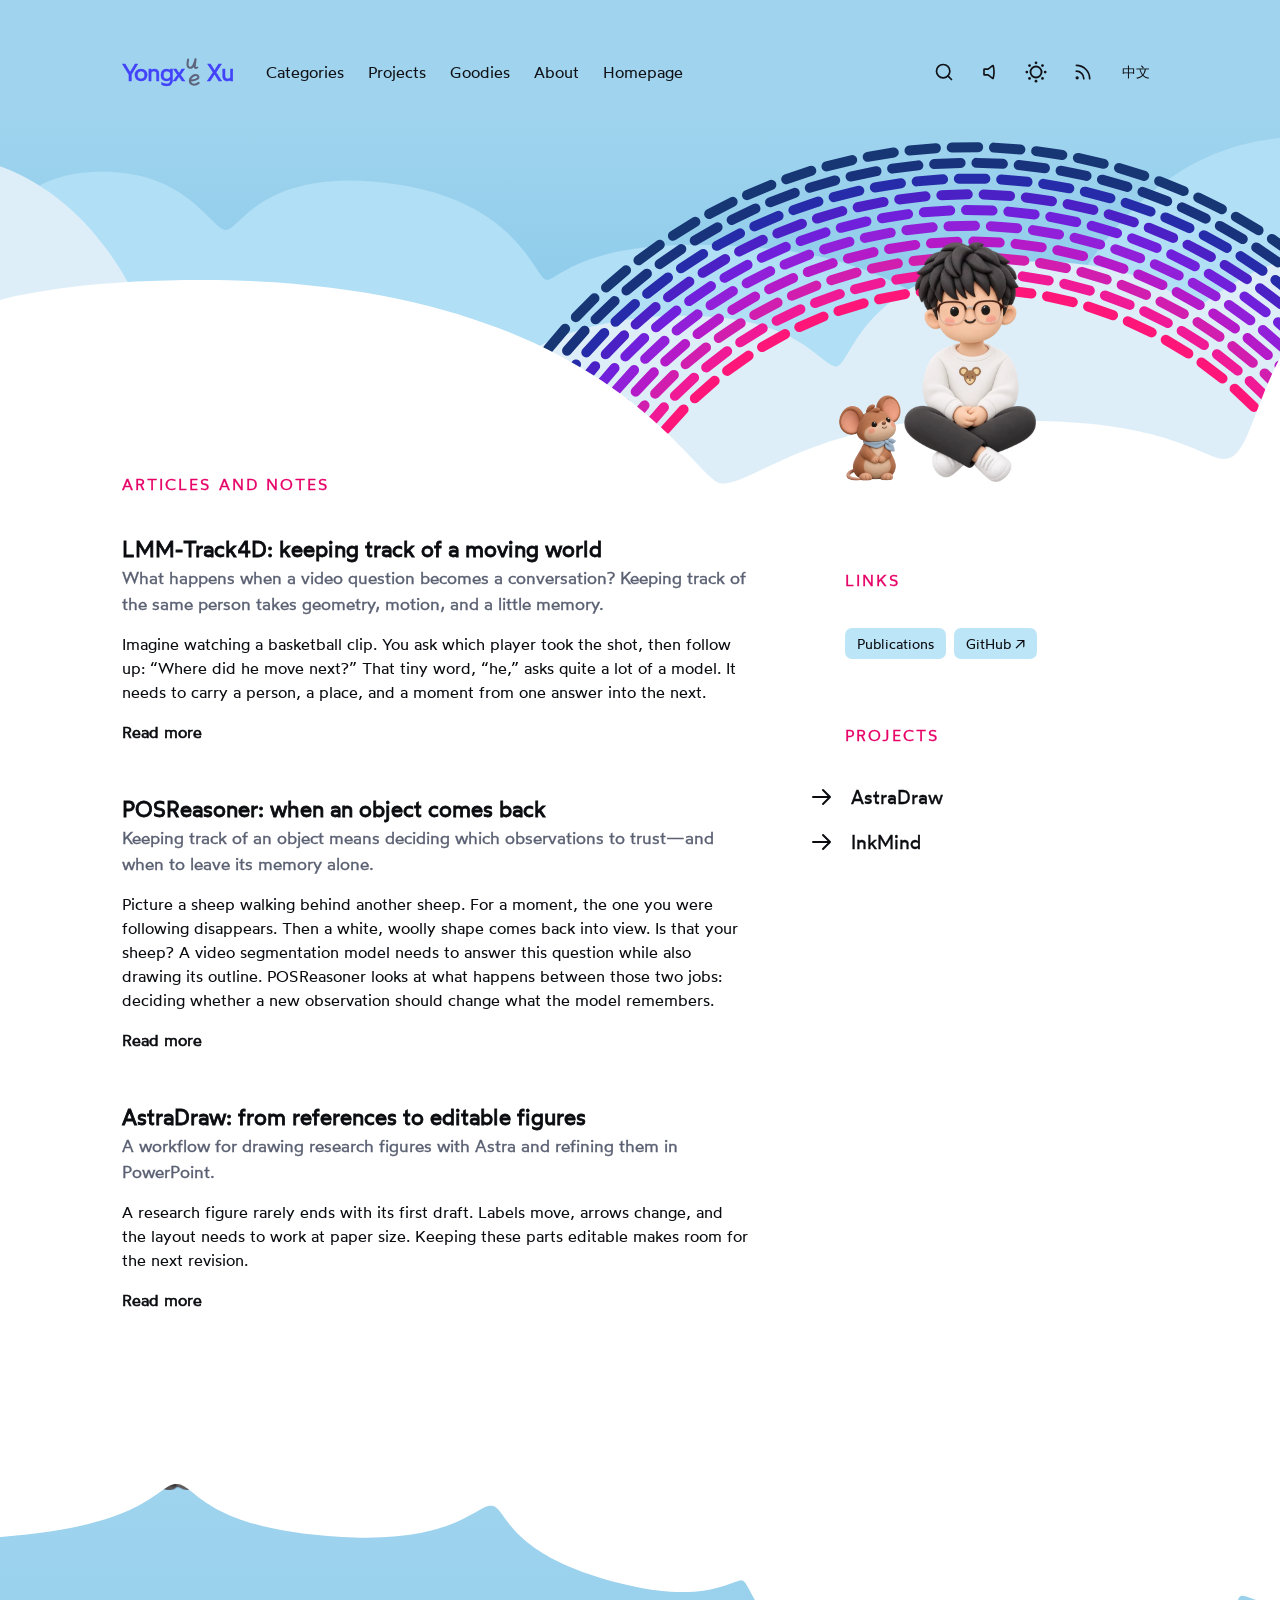
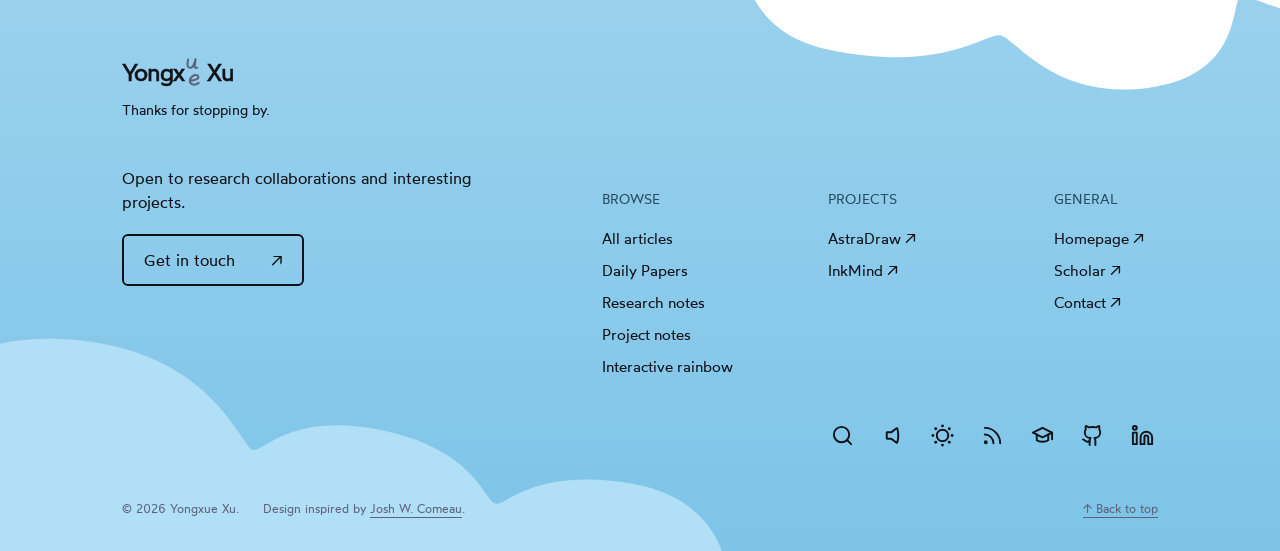
==== commit 469abfe5: "Share Blog theme sounds with homepage and remove portrait emblems" ====
--- a/blog/index.html
+++ b/blog/index.html
@@ -5,7 +5,7 @@
  if (theme !== 'light' && theme !== 'dark') theme = matchMedia('(prefers-color-scheme: dark)').matches ? 'dark' : 'light';
  document.documentElement.dataset.theme = theme;
  document.querySelector('meta[name="theme-color"]').content = theme === 'dark' ? '#1c1d20' : '#ffffff';
-})();</script><script>if(performance.getEntriesByType('navigation')[0]?.type==='back_forward')document.documentElement.classList.add('article-arrival-restored');addEventListener('pagehide',()=>document.documentElement.classList.add('article-arrival-restored'));addEventListener('pageshow',event=>{if(event.persisted)document.documentElement.classList.add('article-arrival-restored')});</script><link rel="canonical" href="https://jerrysnow.me/blog/"><link rel="icon" href="data:,"><link rel="preload" href="/blog/fonts/wotfard-regular.woff2?v=c2abbd412fc5" as="font" type="font/woff2" crossorigin><link rel="stylesheet" href="/blog/blog.css?v=308c41fb3545"><link rel="stylesheet" href="/blog/icons.css?v=ea12366de164"><link rel="stylesheet" href="/blog/interactions.css?v=48648428bba0"><link rel="stylesheet" href="/blog/panel-motion.css?v=f6e79ca14c30"><link rel="stylesheet" href="/blog/navigation.css?v=359ce3f112be"><link rel="stylesheet" href="/blog/character.css?v=40e88186ac13"><link rel="stylesheet" href="/blog/character-details.css?v=2bdf0156736a"><script src="/blog/character-interaction.js?v=efecc22e4dc6" defer></script><link rel="stylesheet" href="/blog/footer.css?v=79daea4914ca"><link rel="stylesheet" href="/blog/identity.css?v=dd38e2857742"><link rel="stylesheet" href="/blog/article-components.css?v=2730246751bc"><link rel="stylesheet" href="/blog/research-scenes.css?v=dac17c675ec6"><link rel="stylesheet" href="/blog/track-scene.css?v=040179503195"><link rel="stylesheet" href="/blog/pos-scene.css?v=2b1e1f0c13e9"><link rel="stylesheet" href="/blog/reactions.css?v=8421b27d8550"><link rel="stylesheet" href="/blog/link-motion.css?v=eb699a6ab013"><link rel="stylesheet" href="/blog/article-meta.css?v=aee2e70439c1"><link rel="stylesheet" href="/blog/search-refine.css?v=677871f05381"><link rel="stylesheet" href="/blog/type-refine.css?v=e9ba472c1e7d"><link rel="stylesheet" href="/language-control.css?v=ee913818d95e"><script src="/language-control.js?v=cddb643d28ec" defer></script><script src="/blog/blog.js?v=fcf245952e29" defer></script><script src="/blog/reading.js?v=8371930f481e" defer></script><script src="/blog/research-scenes.js?v=ff529b68837d" defer></script><script src="/blog/track-scene.js?v=9be17534e829" defer></script><script src="/blog/pos-scene.js?v=4f4f8de9f750" defer></script><script src="/blog/tools.js?v=99a54544bd1f" defer></script><script src="/blog/icons.js?v=697948d222ee" defer></script><script src="/blog/interactions.js?v=b935df4c4863" defer></script><script src="/blog/panel-motion.js?v=184a9fdb4c69" defer></script><script src="/blog/navigation.js?v=bb3f966a4db1" defer></script><script src="/blog/reactions.js?v=2c4263b880e9" defer></script><script src="/blog/link-motion.js?v=6c645b166e83" defer></script><script src="/blog/article-meta.js?v=1c717c5bc2c6" defer></script><script src="/blog/page-hits.js?v=10e1ca2c6a20" defer></script><link rel="alternate" type="application/rss+xml" title="Yongxue Xu — Blog" href="/blog/feed.xml"></head><body id="top" class="blog-home"><a class="skip-link" href="#content">Skip to content</a><header class="site-header"><div class="blog-header"><a class="identity" href="/blog/" aria-label="Yongxue Xu — Blog"><span>Yongx</span><span class="name-monogram"><span class="name-monogram-text">ue</span><svg class="name-letter-u" width="16" height="14" viewBox="0 0 16 14" fill="none" aria-hidden="true" focusable="false"><path d="M3.1 2.5C2.7 4.6 2.1 7.4 2.8 9.2C3.4 10.9 5.5 11.4 7.1 10.1C9.1 8.5 9.8 4.9 10.6 2.1L9.7 9.4C9.6 10.8 10.6 11.5 12.3 10.5"/></svg><svg class="name-letter-e" width="16" height="14" viewBox="0 0 16 14" fill="none" aria-hidden="true" focusable="false"><path d="M3.2 7.4C6.4 7.6 11.8 6.2 11.4 3.8C11 1.5 7.7 1.5 5.6 3.1C2.2 5.7 1.9 9.6 4.9 11.1C7 12.2 9.5 11.6 11.7 9.9"/></svg></span><span>Xu</span></a><nav class="blog-nav" aria-label="Blog navigation"><div class="nav-disclosure"><button class="nav-trigger" type="button" data-nav-key="categories" aria-expanded="false" aria-controls="desktop-nav-panel-categories"><span data-en="Categories" data-zh="分类">Categories</span></button><div class="nav-panel" id="desktop-nav-panel-categories" hidden><a href="/blog/"><span data-en="All articles" data-zh="全部文章">All articles</span></a><a href="/daily/"><span data-en="Daily Papers" data-zh="每日论文">Daily Papers</span></a><a href="/blog/#research"><span data-en="Research notes" data-zh="研究笔记">Research notes</span></a><a href="/blog/#project-notes"><span data-en="Project notes" data-zh="项目笔记">Project notes</span></a></div></div><div class="nav-disclosure"><button class="nav-trigger" type="button" data-nav-key="projects" aria-expanded="false" aria-controls="desktop-nav-panel-projects"><span data-en="Projects" data-zh="项目">Projects</span></button><div class="nav-panel" id="desktop-nav-panel-projects" hidden><a href="https://github.com/IamJerryXu/AstraDraw" target="_blank" rel="noopener noreferrer">AstraDraw ↗</a><a href="https://inkmind-ai.com/" target="_blank" rel="noopener noreferrer">InkMind ↗</a></div></div><div class="nav-disclosure"><button class="nav-trigger" type="button" data-nav-key="goodies" aria-expanded="false" aria-controls="desktop-nav-panel-goodies"><span data-en="Goodies" data-zh="小玩意">Goodies</span></button><div class="nav-panel" id="desktop-nav-panel-goodies" hidden><a href="/blog/#rainbow" data-open-rainbow><span data-en="Interactive rainbow" data-zh="互动彩虹">Interactive rainbow</span></a><a href="/blog/feed.xml"><span data-en="RSS feed" data-zh="RSS 订阅">RSS feed</span></a></div></div><div class="nav-disclosure"><button class="nav-trigger" type="button" data-nav-key="about" aria-expanded="false" aria-controls="desktop-nav-panel-about"><span data-en="About" data-zh="关于">About</span></button><div class="nav-panel" id="desktop-nav-panel-about" hidden><p><span data-en="I’m Yongxue, an undergraduate at Sun Yat-sen University working on video generation and world models." data-zh="我是永雪，中山大学本科生，研究视频生成与世界模型。">I’m Yongxue, an undergraduate at Sun Yat-sen University working on video generation and world models.</span></p><a href="mailto:jiangjiangcheng753@gmail.com"><span data-en="Say hello" data-zh="联系我">Say hello</span> ↗</a></div></div><a class="nav-homepage" href="/"><span data-en="Homepage" data-zh="学术主页">Homepage</span></a></nav><div class="header-actions"><button class="icon-button" id="search-toggle" type="button" aria-label="Search" title="Search (⌘ K)" aria-haspopup="dialog" aria-controls="site-search" aria-expanded="false"><svg viewBox="0 0 24 24" fill="none" stroke="currentColor" stroke-width="1.7" stroke-linecap="round" stroke-linejoin="round" aria-hidden="true"><circle cx="10.5" cy="10.5" r="6.5"/><path d="m16 16 5 5"/></svg></button><button class="icon-button" id="sound-toggle" type="button" aria-label="Enable sounds" title="Enable sounds" aria-pressed="false"><svg viewBox="0 0 24 24" fill="none" stroke="currentColor" stroke-width="1.7" stroke-linecap="round" stroke-linejoin="round" aria-hidden="true"><path d="M11 4 6 8H3v8h3l5 4Z"/><path class="sound-waves" d="M15 8c2 2 2 6 0 8m3-11c4 4 4 10 0 14"/><path class="sound-off" d="m16 9 5 6m0-6-5 6"/></svg></button><button id="theme-toggle" type="button" aria-label="Switch to dark mode" title="Switch to dark mode"><svg class="theme-icon theme-icon--moon" viewBox="0 0 24 24" fill="none" stroke="currentColor" stroke-width="1.7" stroke-linecap="round" stroke-linejoin="round" aria-hidden="true"><path d="M20.9 13a9 9 0 0 1-9.9-9.9A9 9 0 1 0 20.9 13Z"/></svg><svg class="theme-icon theme-icon--sun" viewBox="0 0 24 24" fill="none" stroke="currentColor" stroke-width="1.7" stroke-linecap="round" aria-hidden="true"><circle cx="12" cy="12" r="4"/><path d="M12 2v2m0 16v2M2 12h2m16 0h2M4.93 4.93l1.42 1.42m11.3 11.3 1.42 1.42M4.93 19.07l1.42-1.42m11.3-11.3 1.42-1.42"/></svg></button><a class="icon-button social-tool" href="/blog/feed.xml" aria-label="RSS" title="RSS"><svg viewBox="0 0 24 24" fill="none" stroke="currentColor" stroke-width="1.7" stroke-linecap="round" stroke-linejoin="round" aria-hidden="true"><path d="M4 4a16 16 0 0 1 16 16M4 10a10 10 0 0 1 10 10"/><circle cx="5" cy="19" r="1" fill="currentColor"/></svg></a><button id="language" type="button" aria-label="切换到中文">中文</button><button class="menu-toggle" type="button" aria-label="Menu" aria-expanded="false" aria-controls="mobile-menu"><svg viewBox="0 0 24 24" fill="none" stroke="currentColor" stroke-width="2" aria-hidden="true"><path d="M4 7h16M4 12h16M4 17h16"/></svg></button></div></div><nav id="mobile-menu" hidden aria-label="Mobile navigation"><div class="nav-disclosure"><button class="nav-trigger" type="button" data-nav-key="categories" aria-expanded="false" aria-controls="mobile-nav-panel-categories"><span data-en="Categories" data-zh="分类">Categories</span></button><div class="nav-panel" id="mobile-nav-panel-categories" hidden><a href="/blog/"><span data-en="All articles" data-zh="全部文章">All articles</span></a><a href="/daily/"><span data-en="Daily Papers" data-zh="每日论文">Daily Papers</span></a><a href="/blog/#research"><span data-en="Research notes" data-zh="研究笔记">Research notes</span></a><a href="/blog/#project-notes"><span data-en="Project notes" data-zh="项目笔记">Project notes</span></a></div></div><div class="nav-disclosure"><button class="nav-trigger" type="button" data-nav-key="projects" aria-expanded="false" aria-controls="mobile-nav-panel-projects"><span data-en="Projects" data-zh="项目">Projects</span></button><div class="nav-panel" id="mobile-nav-panel-projects" hidden><a href="https://github.com/IamJerryXu/AstraDraw" target="_blank" rel="noopener noreferrer">AstraDraw ↗</a><a href="https://inkmind-ai.com/" target="_blank" rel="noopener noreferrer">InkMind ↗</a></div></div><div class="nav-disclosure"><button class="nav-trigger" type="button" data-nav-key="goodies" aria-expanded="false" aria-controls="mobile-nav-panel-goodies"><span data-en="Goodies" data-zh="小玩意">Goodies</span></button><div class="nav-panel" id="mobile-nav-panel-goodies" hidden><a href="/blog/#rainbow" data-open-rainbow><span data-en="Interactive rainbow" data-zh="互动彩虹">Interactive rainbow</span></a><a href="/blog/feed.xml"><span data-en="RSS feed" data-zh="RSS 订阅">RSS feed</span></a></div></div><div class="nav-disclosure"><button class="nav-trigger" type="button" data-nav-key="about" aria-expanded="false" aria-controls="mobile-nav-panel-about"><span data-en="About" data-zh="关于">About</span></button><div class="nav-panel" id="mobile-nav-panel-about" hidden><p><span data-en="I’m Yongxue, an undergraduate at Sun Yat-sen University working on video generation and world models." data-zh="我是永雪，中山大学本科生，研究视频生成与世界模型。">I’m Yongxue, an undergraduate at Sun Yat-sen University working on video generation and world models.</span></p><a href="mailto:jiangjiangcheng753@gmail.com"><span data-en="Say hello" data-zh="联系我">Say hello</span> ↗</a></div></div><a class="nav-homepage" href="/"><span data-en="Homepage" data-zh="学术主页">Homepage</span></a><div class="mobile-social-links"><a class="icon-button social-tool" href="/blog/feed.xml" aria-label="RSS" title="RSS"><svg viewBox="0 0 24 24" fill="none" stroke="currentColor" stroke-width="1.7" stroke-linecap="round" stroke-linejoin="round" aria-hidden="true"><path d="M4 4a16 16 0 0 1 16 16M4 10a10 10 0 0 1 10 10"/><circle cx="5" cy="19" r="1" fill="currentColor"/></svg></a><a class="icon-button social-tool" href="https://scholar.google.com/citations?user=8PtwUrkAAAAJ&amp;hl=en" aria-label="Google Scholar" title="Google Scholar"><svg viewBox="0 0 24 24" fill="none" stroke="currentColor" stroke-width="1.7" stroke-linecap="round" stroke-linejoin="round" aria-hidden="true"><path d="m2 9 10-5 10 5-10 5-10-5Z"/><path d="M6 11v6c4 3 8 3 12 0v-6M22 9v8"/></svg></a><a class="icon-button social-tool" href="https://github.com/IamJerryXu" aria-label="GitHub" title="GitHub"><svg viewBox="0 0 24 24" fill="none" stroke="currentColor" stroke-width="1.7" stroke-linecap="round" stroke-linejoin="round" aria-hidden="true"><path d="M9 21v-4c-4 1-4-2-6-2m15 6v-4c0-1-.3-1.6-.8-2 3-.3 5-1.5 5-5a4 4 0 0 0-1.2-3c.2-1 .2-2-.3-3-2-.3-3.2 1-3.2 1a12 12 0 0 0-7 0s-1.2-1.3-3.2-1C5.8 5 5.8 6 6 7a4 4 0 0 0-1.2 3c0 3.5 2 4.7 5 5-.5.4-.8 1-.8 2"/></svg></a><a class="icon-button social-tool" href="https://www.linkedin.com/in/%E6%B0%B8%E9%9B%AA-%E5%BE%90-6340a4415/" aria-label="LinkedIn" title="LinkedIn"><svg viewBox="0 0 24 24" fill="none" stroke="currentColor" stroke-width="1.7" stroke-linecap="round" stroke-linejoin="round" aria-hidden="true"><rect x="3" y="3" width="18" height="18" rx="2"/><path d="M7 10v7M7 7v.2M11 17v-7m0 3c0-4 6-4 6 0v4"/></svg></a></div></nav></header><dialog id="site-search" aria-labelledby="search-heading"><div class="search-heading"><h2 id="search-heading"><span data-en="Search" data-zh="搜索">Search</span></h2><button id="search-close" type="button" aria-label="Close search">×</button></div><label class="visually-hidden" for="site-search-input"><span data-en="Search this Blog" data-zh="搜索本博客">Search this Blog</span></label><div class="search-input-row"><span class="search-input-icon"><svg viewBox="0 0 24 24" fill="none" stroke="currentColor" stroke-width="1.7" stroke-linecap="round" stroke-linejoin="round" aria-hidden="true"><circle cx="10.5" cy="10.5" r="6.5"/><path d="m16 16 5 5"/></svg></span><input id="site-search-input" type="search" maxlength="150" autocomplete="off" placeholder="Search articles…" data-placeholder-en="Search articles…" data-placeholder-zh="搜索文章…"><button id="search-clear" type="button" aria-label="Clear search" hidden><svg viewBox="0 0 24 24" fill="none" stroke="currentColor" stroke-width="2" stroke-linecap="round" stroke-linejoin="round" aria-hidden="true"><path d="M19 6V20C19 21 18 22 17 22H7C6 22 5 21 5 20V6Z"/><path d="M10 11V17M14 11V17"/><g class="search-trash-lid"><path d="M3 6H21M8 6V4C8 3 9 2 10 2H14C15 2 16 3 16 4V6"/></g></svg></button></div><div id="search-results" aria-live="polite"></div><p id="search-empty" hidden><span data-en="No results. Try another keyword." data-zh="没有找到结果，试试其他关键词。">No results. Try another keyword.</span></p><p class="search-hint"><span data-en="Articles in this Blog" data-zh="搜索本博客文章">Articles in this Blog</span><kbd>Esc</kbd></p><div class="search-cloud"><svg viewBox="0 0 4113 146" fill="none" xmlns="http://www.w3.org/2000/svg" preserveAspectRatio="none" aria-hidden="true"><path d="M1825 113C1837.5 112 1874.5 145 2058.5 145.5C2242.5 146 2273 119.5 2288.5 119C2304 118.5 2312 140 2519.5 129.5C2727 119 2739.5 81.5 2748.5 82.5C2757.5 83.5 2821.5 105 2980.5 105C3139.5 105 3198 65 3211.5 61C3225 57 3230 91 3447.5 83.5C3665 76 3663 27.5 3675 29.5C3687 31.5 3710 76 3904 76C4098 76 4088 22 4098 19C4102.46 17.6626 4104.43 23.0822 4112.91 29.5V0.5H0.416992V28C24.7581 17.693 38.7983 8.78176 45.5013 9.5C59.5002 11 60.0014 72 226.501 72.5C393.001 73 432.003 19.5 440.502 18C449 16.5 474.502 77.5 669.002 85C863.502 92.5 889.003 56 902.502 56C916 56 937.002 92 1132.5 102.5C1328 113 1353 85 1363.5 85C1374 85 1391 124.5 1596 131.5C1801 138.5 1812.5 114 1825 113Z" fill="var(--bg)"/></svg>
+})();</script><script>if(performance.getEntriesByType('navigation')[0]?.type==='back_forward')document.documentElement.classList.add('article-arrival-restored');addEventListener('pagehide',()=>document.documentElement.classList.add('article-arrival-restored'));addEventListener('pageshow',event=>{if(event.persisted)document.documentElement.classList.add('article-arrival-restored')});</script><link rel="canonical" href="https://jerrysnow.me/blog/"><link rel="icon" href="data:,"><link rel="preload" href="/blog/fonts/wotfard-regular.woff2?v=c2abbd412fc5" as="font" type="font/woff2" crossorigin><link rel="stylesheet" href="/blog/blog.css?v=308c41fb3545"><link rel="stylesheet" href="/blog/icons.css?v=ea12366de164"><link rel="stylesheet" href="/blog/interactions.css?v=48648428bba0"><link rel="stylesheet" href="/blog/panel-motion.css?v=f6e79ca14c30"><link rel="stylesheet" href="/blog/navigation.css?v=359ce3f112be"><link rel="stylesheet" href="/blog/character.css?v=40e88186ac13"><link rel="stylesheet" href="/blog/character-details.css?v=2bdf0156736a"><script src="/blog/character-interaction.js?v=efecc22e4dc6" defer></script><link rel="stylesheet" href="/blog/footer.css?v=79daea4914ca"><link rel="stylesheet" href="/blog/identity.css?v=dd38e2857742"><link rel="stylesheet" href="/blog/article-components.css?v=2730246751bc"><link rel="stylesheet" href="/blog/research-scenes.css?v=dac17c675ec6"><link rel="stylesheet" href="/blog/track-scene.css?v=040179503195"><link rel="stylesheet" href="/blog/pos-scene.css?v=2b1e1f0c13e9"><link rel="stylesheet" href="/blog/reactions.css?v=8421b27d8550"><link rel="stylesheet" href="/blog/link-motion.css?v=eb699a6ab013"><link rel="stylesheet" href="/blog/article-meta.css?v=aee2e70439c1"><link rel="stylesheet" href="/blog/search-refine.css?v=677871f05381"><link rel="stylesheet" href="/blog/type-refine.css?v=e9ba472c1e7d"><link rel="stylesheet" href="/language-control.css?v=ee913818d95e"><script src="/language-control.js?v=cddb643d28ec" defer></script><script src="/blog/blog.js?v=fcf245952e29" defer></script><script src="/blog/reading.js?v=8371930f481e" defer></script><script src="/blog/research-scenes.js?v=ff529b68837d" defer></script><script src="/blog/track-scene.js?v=9be17534e829" defer></script><script src="/blog/pos-scene.js?v=4f4f8de9f750" defer></script><script src="/blog/tools.js?v=566dc92b1928" defer></script><script src="/blog/icons.js?v=697948d222ee" defer></script><script src="/blog/interactions.js?v=b935df4c4863" defer></script><script src="/blog/panel-motion.js?v=184a9fdb4c69" defer></script><script src="/blog/navigation.js?v=bb3f966a4db1" defer></script><script src="/blog/reactions.js?v=2c4263b880e9" defer></script><script src="/blog/link-motion.js?v=6c645b166e83" defer></script><script src="/blog/article-meta.js?v=1c717c5bc2c6" defer></script><script src="/blog/page-hits.js?v=10e1ca2c6a20" defer></script><link rel="alternate" type="application/rss+xml" title="Yongxue Xu — Blog" href="/blog/feed.xml"></head><body id="top" class="blog-home"><a class="skip-link" href="#content">Skip to content</a><header class="site-header"><div class="blog-header"><a class="identity" href="/blog/" aria-label="Yongxue Xu — Blog"><span>Yongx</span><span class="name-monogram"><span class="name-monogram-text">ue</span><svg class="name-letter-u" width="16" height="14" viewBox="0 0 16 14" fill="none" aria-hidden="true" focusable="false"><path d="M3.1 2.5C2.7 4.6 2.1 7.4 2.8 9.2C3.4 10.9 5.5 11.4 7.1 10.1C9.1 8.5 9.8 4.9 10.6 2.1L9.7 9.4C9.6 10.8 10.6 11.5 12.3 10.5"/></svg><svg class="name-letter-e" width="16" height="14" viewBox="0 0 16 14" fill="none" aria-hidden="true" focusable="false"><path d="M3.2 7.4C6.4 7.6 11.8 6.2 11.4 3.8C11 1.5 7.7 1.5 5.6 3.1C2.2 5.7 1.9 9.6 4.9 11.1C7 12.2 9.5 11.6 11.7 9.9"/></svg></span><span>Xu</span></a><nav class="blog-nav" aria-label="Blog navigation"><div class="nav-disclosure"><button class="nav-trigger" type="button" data-nav-key="categories" aria-expanded="false" aria-controls="desktop-nav-panel-categories"><span data-en="Categories" data-zh="分类">Categories</span></button><div class="nav-panel" id="desktop-nav-panel-categories" hidden><a href="/blog/"><span data-en="All articles" data-zh="全部文章">All articles</span></a><a href="/daily/"><span data-en="Daily Papers" data-zh="每日论文">Daily Papers</span></a><a href="/blog/#research"><span data-en="Research notes" data-zh="研究笔记">Research notes</span></a><a href="/blog/#project-notes"><span data-en="Project notes" data-zh="项目笔记">Project notes</span></a></div></div><div class="nav-disclosure"><button class="nav-trigger" type="button" data-nav-key="projects" aria-expanded="false" aria-controls="desktop-nav-panel-projects"><span data-en="Projects" data-zh="项目">Projects</span></button><div class="nav-panel" id="desktop-nav-panel-projects" hidden><a href="https://github.com/IamJerryXu/AstraDraw" target="_blank" rel="noopener noreferrer">AstraDraw ↗</a><a href="https://inkmind-ai.com/" target="_blank" rel="noopener noreferrer">InkMind ↗</a></div></div><div class="nav-disclosure"><button class="nav-trigger" type="button" data-nav-key="goodies" aria-expanded="false" aria-controls="desktop-nav-panel-goodies"><span data-en="Goodies" data-zh="小玩意">Goodies</span></button><div class="nav-panel" id="desktop-nav-panel-goodies" hidden><a href="/blog/#rainbow" data-open-rainbow><span data-en="Interactive rainbow" data-zh="互动彩虹">Interactive rainbow</span></a><a href="/blog/feed.xml"><span data-en="RSS feed" data-zh="RSS 订阅">RSS feed</span></a></div></div><div class="nav-disclosure"><button class="nav-trigger" type="button" data-nav-key="about" aria-expanded="false" aria-controls="desktop-nav-panel-about"><span data-en="About" data-zh="关于">About</span></button><div class="nav-panel" id="desktop-nav-panel-about" hidden><p><span data-en="I’m Yongxue, an undergraduate at Sun Yat-sen University working on video generation and world models." data-zh="我是永雪，中山大学本科生，研究视频生成与世界模型。">I’m Yongxue, an undergraduate at Sun Yat-sen University working on video generation and world models.</span></p><a href="mailto:jiangjiangcheng753@gmail.com"><span data-en="Say hello" data-zh="联系我">Say hello</span> ↗</a></div></div><a class="nav-homepage" href="/"><span data-en="Homepage" data-zh="学术主页">Homepage</span></a></nav><div class="header-actions"><button class="icon-button" id="search-toggle" type="button" aria-label="Search" title="Search (⌘ K)" aria-haspopup="dialog" aria-controls="site-search" aria-expanded="false"><svg viewBox="0 0 24 24" fill="none" stroke="currentColor" stroke-width="1.7" stroke-linecap="round" stroke-linejoin="round" aria-hidden="true"><circle cx="10.5" cy="10.5" r="6.5"/><path d="m16 16 5 5"/></svg></button><button class="icon-button" id="sound-toggle" type="button" aria-label="Enable sounds" title="Enable sounds" aria-pressed="false"><svg viewBox="0 0 24 24" fill="none" stroke="currentColor" stroke-width="1.7" stroke-linecap="round" stroke-linejoin="round" aria-hidden="true"><path d="M11 4 6 8H3v8h3l5 4Z"/><path class="sound-waves" d="M15 8c2 2 2 6 0 8m3-11c4 4 4 10 0 14"/><path class="sound-off" d="m16 9 5 6m0-6-5 6"/></svg></button><button id="theme-toggle" type="button" aria-label="Switch to dark mode" title="Switch to dark mode"><svg class="theme-icon theme-icon--moon" viewBox="0 0 24 24" fill="none" stroke="currentColor" stroke-width="1.7" stroke-linecap="round" stroke-linejoin="round" aria-hidden="true"><path d="M20.9 13a9 9 0 0 1-9.9-9.9A9 9 0 1 0 20.9 13Z"/></svg><svg class="theme-icon theme-icon--sun" viewBox="0 0 24 24" fill="none" stroke="currentColor" stroke-width="1.7" stroke-linecap="round" aria-hidden="true"><circle cx="12" cy="12" r="4"/><path d="M12 2v2m0 16v2M2 12h2m16 0h2M4.93 4.93l1.42 1.42m11.3 11.3 1.42 1.42M4.93 19.07l1.42-1.42m11.3-11.3 1.42-1.42"/></svg></button><a class="icon-button social-tool" href="/blog/feed.xml" aria-label="RSS" title="RSS"><svg viewBox="0 0 24 24" fill="none" stroke="currentColor" stroke-width="1.7" stroke-linecap="round" stroke-linejoin="round" aria-hidden="true"><path d="M4 4a16 16 0 0 1 16 16M4 10a10 10 0 0 1 10 10"/><circle cx="5" cy="19" r="1" fill="currentColor"/></svg></a><button id="language" type="button" aria-label="切换到中文">中文</button><button class="menu-toggle" type="button" aria-label="Menu" aria-expanded="false" aria-controls="mobile-menu"><svg viewBox="0 0 24 24" fill="none" stroke="currentColor" stroke-width="2" aria-hidden="true"><path d="M4 7h16M4 12h16M4 17h16"/></svg></button></div></div><nav id="mobile-menu" hidden aria-label="Mobile navigation"><div class="nav-disclosure"><button class="nav-trigger" type="button" data-nav-key="categories" aria-expanded="false" aria-controls="mobile-nav-panel-categories"><span data-en="Categories" data-zh="分类">Categories</span></button><div class="nav-panel" id="mobile-nav-panel-categories" hidden><a href="/blog/"><span data-en="All articles" data-zh="全部文章">All articles</span></a><a href="/daily/"><span data-en="Daily Papers" data-zh="每日论文">Daily Papers</span></a><a href="/blog/#research"><span data-en="Research notes" data-zh="研究笔记">Research notes</span></a><a href="/blog/#project-notes"><span data-en="Project notes" data-zh="项目笔记">Project notes</span></a></div></div><div class="nav-disclosure"><button class="nav-trigger" type="button" data-nav-key="projects" aria-expanded="false" aria-controls="mobile-nav-panel-projects"><span data-en="Projects" data-zh="项目">Projects</span></button><div class="nav-panel" id="mobile-nav-panel-projects" hidden><a href="https://github.com/IamJerryXu/AstraDraw" target="_blank" rel="noopener noreferrer">AstraDraw ↗</a><a href="https://inkmind-ai.com/" target="_blank" rel="noopener noreferrer">InkMind ↗</a></div></div><div class="nav-disclosure"><button class="nav-trigger" type="button" data-nav-key="goodies" aria-expanded="false" aria-controls="mobile-nav-panel-goodies"><span data-en="Goodies" data-zh="小玩意">Goodies</span></button><div class="nav-panel" id="mobile-nav-panel-goodies" hidden><a href="/blog/#rainbow" data-open-rainbow><span data-en="Interactive rainbow" data-zh="互动彩虹">Interactive rainbow</span></a><a href="/blog/feed.xml"><span data-en="RSS feed" data-zh="RSS 订阅">RSS feed</span></a></div></div><div class="nav-disclosure"><button class="nav-trigger" type="button" data-nav-key="about" aria-expanded="false" aria-controls="mobile-nav-panel-about"><span data-en="About" data-zh="关于">About</span></button><div class="nav-panel" id="mobile-nav-panel-about" hidden><p><span data-en="I’m Yongxue, an undergraduate at Sun Yat-sen University working on video generation and world models." data-zh="我是永雪，中山大学本科生，研究视频生成与世界模型。">I’m Yongxue, an undergraduate at Sun Yat-sen University working on video generation and world models.</span></p><a href="mailto:jiangjiangcheng753@gmail.com"><span data-en="Say hello" data-zh="联系我">Say hello</span> ↗</a></div></div><a class="nav-homepage" href="/"><span data-en="Homepage" data-zh="学术主页">Homepage</span></a><div class="mobile-social-links"><a class="icon-button social-tool" href="/blog/feed.xml" aria-label="RSS" title="RSS"><svg viewBox="0 0 24 24" fill="none" stroke="currentColor" stroke-width="1.7" stroke-linecap="round" stroke-linejoin="round" aria-hidden="true"><path d="M4 4a16 16 0 0 1 16 16M4 10a10 10 0 0 1 10 10"/><circle cx="5" cy="19" r="1" fill="currentColor"/></svg></a><a class="icon-button social-tool" href="https://scholar.google.com/citations?user=8PtwUrkAAAAJ&amp;hl=en" aria-label="Google Scholar" title="Google Scholar"><svg viewBox="0 0 24 24" fill="none" stroke="currentColor" stroke-width="1.7" stroke-linecap="round" stroke-linejoin="round" aria-hidden="true"><path d="m2 9 10-5 10 5-10 5-10-5Z"/><path d="M6 11v6c4 3 8 3 12 0v-6M22 9v8"/></svg></a><a class="icon-button social-tool" href="https://github.com/IamJerryXu" aria-label="GitHub" title="GitHub"><svg viewBox="0 0 24 24" fill="none" stroke="currentColor" stroke-width="1.7" stroke-linecap="round" stroke-linejoin="round" aria-hidden="true"><path d="M9 21v-4c-4 1-4-2-6-2m15 6v-4c0-1-.3-1.6-.8-2 3-.3 5-1.5 5-5a4 4 0 0 0-1.2-3c.2-1 .2-2-.3-3-2-.3-3.2 1-3.2 1a12 12 0 0 0-7 0s-1.2-1.3-3.2-1C5.8 5 5.8 6 6 7a4 4 0 0 0-1.2 3c0 3.5 2 4.7 5 5-.5.4-.8 1-.8 2"/></svg></a><a class="icon-button social-tool" href="https://www.linkedin.com/in/%E6%B0%B8%E9%9B%AA-%E5%BE%90-6340a4415/" aria-label="LinkedIn" title="LinkedIn"><svg viewBox="0 0 24 24" fill="none" stroke="currentColor" stroke-width="1.7" stroke-linecap="round" stroke-linejoin="round" aria-hidden="true"><rect x="3" y="3" width="18" height="18" rx="2"/><path d="M7 10v7M7 7v.2M11 17v-7m0 3c0-4 6-4 6 0v4"/></svg></a></div></nav></header><dialog id="site-search" aria-labelledby="search-heading"><div class="search-heading"><h2 id="search-heading"><span data-en="Search" data-zh="搜索">Search</span></h2><button id="search-close" type="button" aria-label="Close search">×</button></div><label class="visually-hidden" for="site-search-input"><span data-en="Search this Blog" data-zh="搜索本博客">Search this Blog</span></label><div class="search-input-row"><span class="search-input-icon"><svg viewBox="0 0 24 24" fill="none" stroke="currentColor" stroke-width="1.7" stroke-linecap="round" stroke-linejoin="round" aria-hidden="true"><circle cx="10.5" cy="10.5" r="6.5"/><path d="m16 16 5 5"/></svg></span><input id="site-search-input" type="search" maxlength="150" autocomplete="off" placeholder="Search articles…" data-placeholder-en="Search articles…" data-placeholder-zh="搜索文章…"><button id="search-clear" type="button" aria-label="Clear search" hidden><svg viewBox="0 0 24 24" fill="none" stroke="currentColor" stroke-width="2" stroke-linecap="round" stroke-linejoin="round" aria-hidden="true"><path d="M19 6V20C19 21 18 22 17 22H7C6 22 5 21 5 20V6Z"/><path d="M10 11V17M14 11V17"/><g class="search-trash-lid"><path d="M3 6H21M8 6V4C8 3 9 2 10 2H14C15 2 16 3 16 4V6"/></g></svg></button></div><div id="search-results" aria-live="polite"></div><p id="search-empty" hidden><span data-en="No results. Try another keyword." data-zh="没有找到结果，试试其他关键词。">No results. Try another keyword.</span></p><p class="search-hint"><span data-en="Articles in this Blog" data-zh="搜索本博客文章">Articles in this Blog</span><kbd>Esc</kbd></p><div class="search-cloud"><svg viewBox="0 0 4113 146" fill="none" xmlns="http://www.w3.org/2000/svg" preserveAspectRatio="none" aria-hidden="true"><path d="M1825 113C1837.5 112 1874.5 145 2058.5 145.5C2242.5 146 2273 119.5 2288.5 119C2304 118.5 2312 140 2519.5 129.5C2727 119 2739.5 81.5 2748.5 82.5C2757.5 83.5 2821.5 105 2980.5 105C3139.5 105 3198 65 3211.5 61C3225 57 3230 91 3447.5 83.5C3665 76 3663 27.5 3675 29.5C3687 31.5 3710 76 3904 76C4098 76 4088 22 4098 19C4102.46 17.6626 4104.43 23.0822 4112.91 29.5V0.5H0.416992V28C24.7581 17.693 38.7983 8.78176 45.5013 9.5C59.5002 11 60.0014 72 226.501 72.5C393.001 73 432.003 19.5 440.502 18C449 16.5 474.502 77.5 669.002 85C863.502 92.5 889.003 56 902.502 56C916 56 937.002 92 1132.5 102.5C1328 113 1353 85 1363.5 85C1374 85 1391 124.5 1596 131.5C1801 138.5 1812.5 114 1825 113Z" fill="var(--bg)"/></svg>
 </div></dialog><section class="scene" aria-label="Interactive rainbow"><h1 class="visually-hidden">Blog</h1><div class="rainbow-art"><canvas id="rainbow-scene" aria-hidden="true"></canvas></div><div class="home-cloud-window home-cloud-window--back"><svg width="5120" height="456" fill="none" viewBox="0 0 5120 456" preserveAspectRatio="none" xmlns="http://www.w3.org/2000/svg" class="source-home-cloud" aria-hidden="true"><path fill="var(--cloud-far)" d="M2467 198C2478.93 198 2508.5 148.5 2692.3 167C2855.77 183.454 2890 275.92 2940.45 271C2978.5 267.29 3025.5 66.1073 3208.04 55.5002C3364.5 46.408 3407.37 123 3419.5 123.5C3431.63 124 3448.89 83.0002 3564.32 83.0002C3728 83.0002 3767.67 198.501 3779.08 198C3790.5 197.5 3808 45.0002 4044.68 45.0002C4238.5 45.0002 4245.32 120.5 4256.5 116.5C4267.69 112.5 4277 13.5002 4417.9 13.5002C4567 13.5002 4590.74 115.5 4608.5 116.5C4626.26 117.5 4640.5 13.5007 4795 13.5004C4946 13.5002 4954.43 76.5003 4970.51 76.5003C4986.6 76.5003 4983 8.5 5077 8.5C5147.13 8.5 5148.62 62.7657 5148.14 74.3437C5148.08 75.8075 5148 77.2344 5148 78.6994V360V361.5C5148 383.592 5130.09 401.5 5108 401.5H9C-13.0914 401.5 -31 383.592 -31 361.5V133.5V76.0021V76.0002C-31 75.9604 -30.9925 -7.80104e-05 24 0C103.747 0.000113126 132.617 67.9717 143.069 117.186C148.413 142.347 172.927 161.481 197.99 155.7L478.5 91C598.5 64.5 646 110.5 659 110.5C672 110.5 714 31 856 33.5C998 36 996.5 76 1008.5 73.5C1020.5 71 1014.28 28.0329 1174.5 31C1309.5 33.5 1298.5 110.5 1327.5 110.5C1366.31 110.5 1378.25 109.457 1388 110.5C1406.69 112.5 1429.5 27 1615 27C1743.74 27 1771.09 161.183 1855.16 167C1930.28 172.198 1914.5 85 2032.05 90.0002C2108.93 93.2702 2132.33 148 2146.16 148C2160 148 2184 81.6655 2318.08 102.5C2440.5 121.524 2455.07 198 2467 198Z"></path><path fill="var(--cloud)" d="M2617 234C2496.99 229.765 2429.72 276.108 2400.53 303.732C2388.43 315.177 2372.83 323.5 2356.18 323.5H2135.62C2111.05 323.5 2089.95 305.704 2082.79 282.198C2061.56 212.504 2001.53 78.3592 1852.75 71.0003C1691 63 1645 185 1622 186.5C1599 188 1587 88.5 1368.5 88.5C1211 88.5 1180 157.5 1158.4 161.5C1136.8 165.501 1074.33 111 931 129.5C787.671 148 789.676 214.5 770 214C750.324 213.5 736.5 129.5 535.029 142.5C416.863 150.125 382.163 211.07 373.669 260.166C368.141 292.123 343.421 323.5 310.99 323.5H280.024C249.079 323.5 225.052 295.503 224.331 264.567C222.732 195.98 200.305 92 79 92C17.4738 92 3.47982 128.37 0.653094 139.38C0.122368 141.447 0 143.571 0 145.705V398C0 412.36 11.6404 424 25.9998 424H5100C5127.61 424 5150 401.615 5150 374V365V181.851C5150 149.381 5119.54 125.514 5087.89 132.773C5054.67 140.392 5019.02 148.008 5011.31 147.5C4996.11 146.501 4966.41 99.9071 4859.43 95.5003C4731 90.2096 4684 213.5 4663 213.5H4531.84C4513.48 213.5 4496.63 203.435 4485.66 188.715C4451.8 143.286 4365.08 52.9127 4220.67 71.0003C4061 91.0002 4023.5 150.5 4006.5 150.5C3989.5 150.5 3925.6 96.5092 3797.5 100.5C3637 105.5 3599 235.5 3589 231.5C3563.12 221.148 3430.32 192.596 3405.38 180.145C3382.96 168.954 3354.61 161.5 3318.87 161.5C3175.43 161.5 3129.73 224 3116.87 224C3104 224 3073.62 179.5 2953.5 179.5C2782 179.5 2771.92 286 2756 284.5C2740.08 283 2721.1 237.674 2617 234Z"></path></svg></div><div class="home-cloud-window home-cloud-window--front"><svg xmlns="http://www.w3.org/2000/svg" width="5120" height="456" fill="none" viewBox="0 0 5120 456" preserveAspectRatio="none" class="source-home-cloud" aria-hidden="true"><path fill="var(--bg)" d="M2641.4 401.5C2613.31 399.999 2525.75 198 2121.01 198C1862 198 1840 264.5 1806.88 259.5C1773.77 254.499 1723.34 129.991 1562.17 136C1401 142.009 1366.58 313.5 1339 321C1311.42 328.5 1279 226.5 1034.79 234.5C802.99 242.093 724.297 318.5 697 313C669.703 307.5 681 75.9996 430.496 32.4996C214.304 -5.042 99.7464 183.937 60.6394 266.475C51.4353 285.9 27.9703 295.392 8.5729 286.129C-15.3473 274.705 -43 292.144 -43 318.652V429.5C-43 443.859 -31.3592 455.5 -16.9999 455.5H5103C5127.3 455.5 5147 435.8 5147 411.5V232.89C5147 226.643 5146.46 220.404 5144.55 214.457C5136.92 190.729 5108.7 128.5 5022.5 128.5C4881 128.5 4935 253.704 4838.83 249C4808.16 247.499 4757.27 55.5004 4535 59C4312.73 62.4996 4283.98 270.5 4250.5 268.5C4217.02 266.5 4197 199 4037.27 189.5C3834.76 177.455 3790.86 285 3753.5 279C3716.14 273 3652.96 98.8238 3377.5 153.5C3156.46 197.374 3191.5 387.48 3139.82 376.5C3118.64 371.999 3078.5 339 2948.03 339C2894.2 339 2890.37 330.676 2837.19 339C2708.5 359.141 2669.5 403 2641.4 401.5Z"></path></svg></div><button class="scene-portrait character-interactive" type="button" style="--character-image:url('/assets/blog-character-white-glasses-v2.webp?v=1342f6666b50')"><span class="visually-hidden"><span data-en="Say hi to Jerry and give the mouse some cheese" data-zh="向 Jerry 打招呼，给小鼠一块奶酪">Say hi to Jerry and give the mouse some cheese</span></span><span class="character-layer character-layer--day"><img class="character-base" src="/assets/blog-character-white-glasses-v2.webp?v=1342f6666b50" alt="" width="397" height="720" decoding="async" draggable="false"><img class="character-expression" src="/assets/blog-character-white-glasses-happy-v2.webp?v=6861f7c022a5" alt="" width="397" height="720" decoding="async" draggable="false"><img class="character-greeting" src="/assets/character-wave-day.webp?v=d5bb3f0af913" alt="" width="397" height="720" decoding="async" draggable="false"></span><span class="character-layer character-layer--night"><img class="character-base" src="/assets/blog-character-white-glasses-night-v2.webp?v=46f1431ccb46" alt="" width="397" height="720" decoding="async" draggable="false"><img class="character-expression" src="/assets/blog-character-white-glasses-night-happy-v2.webp?v=daa34a20d571" alt="" width="397" height="720" decoding="async" draggable="false"><img class="character-greeting" src="/assets/character-wave-night.webp?v=6e66eee5efd6" alt="" width="397" height="720" decoding="async" draggable="false"></span><span class="character-stitch" aria-hidden="true"><svg class="character-stitch-art" viewBox="0 0 397 720" fill="none" preserveAspectRatio="xMidYMid meet" aria-hidden="true" focusable="false"><svg x="163" y="371" width="71" height="64" viewBox="0 0 64 58" fill="none">
 <g stroke-linecap="round" stroke-linejoin="round">
 <circle class="stitch-brown" cx="15" cy="16" r="12"/><circle class="stitch-brown" cx="49" cy="16" r="12"/>
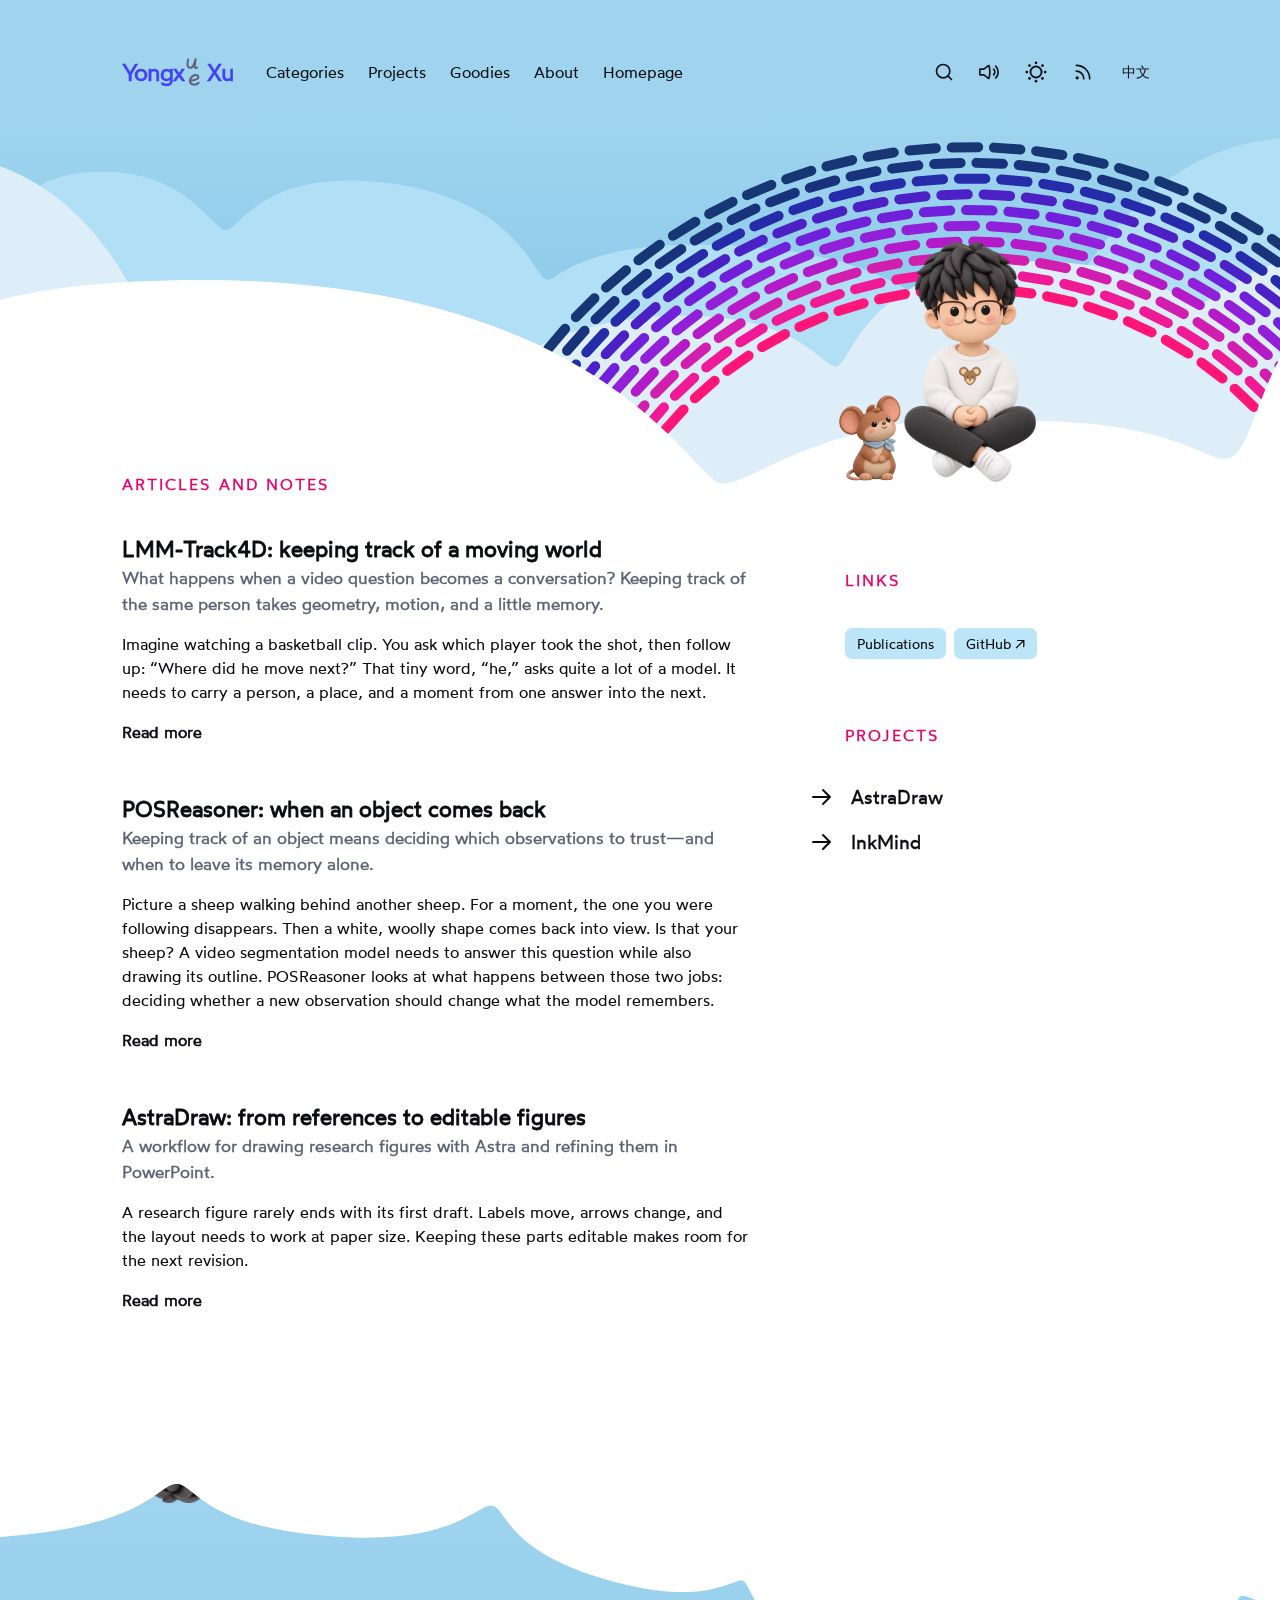
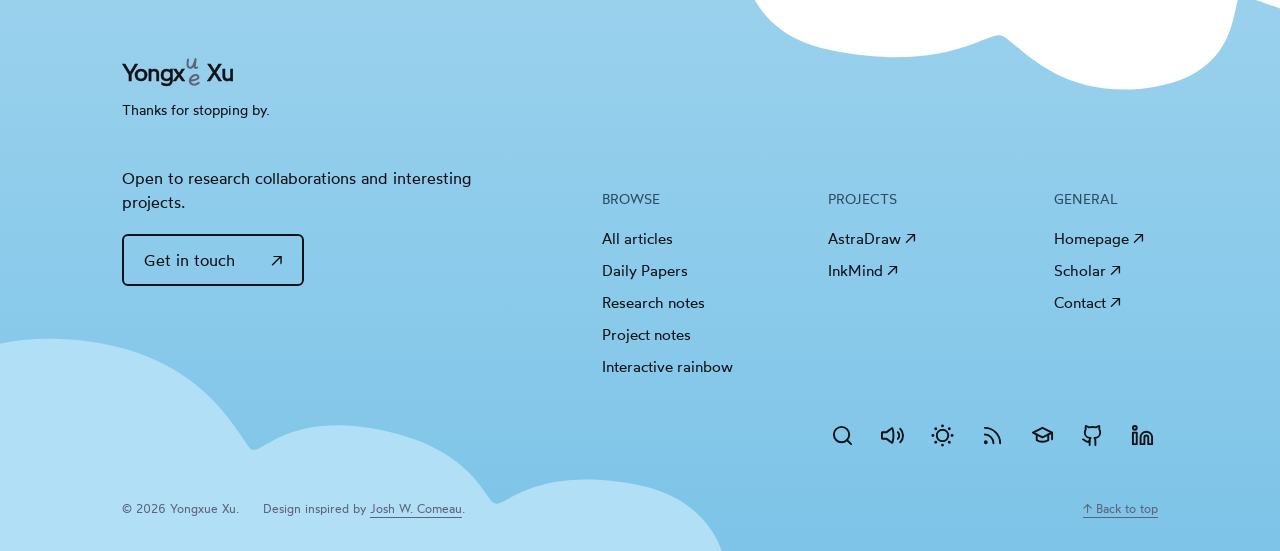
==== commit 96fd9dcb: "Share original interaction sounds and sound controls across homepage and Blog" ====
--- a/blog/index.html
+++ b/blog/index.html
@@ -5,7 +5,7 @@
  if (theme !== 'light' && theme !== 'dark') theme = matchMedia('(prefers-color-scheme: dark)').matches ? 'dark' : 'light';
  document.documentElement.dataset.theme = theme;
  document.querySelector('meta[name="theme-color"]').content = theme === 'dark' ? '#1c1d20' : '#ffffff';
-})();</script><script>if(performance.getEntriesByType('navigation')[0]?.type==='back_forward')document.documentElement.classList.add('article-arrival-restored');addEventListener('pagehide',()=>document.documentElement.classList.add('article-arrival-restored'));addEventListener('pageshow',event=>{if(event.persisted)document.documentElement.classList.add('article-arrival-restored')});</script><link rel="canonical" href="https://jerrysnow.me/blog/"><link rel="icon" href="data:,"><link rel="preload" href="/blog/fonts/wotfard-regular.woff2?v=c2abbd412fc5" as="font" type="font/woff2" crossorigin><link rel="stylesheet" href="/blog/blog.css?v=308c41fb3545"><link rel="stylesheet" href="/blog/icons.css?v=ea12366de164"><link rel="stylesheet" href="/blog/interactions.css?v=48648428bba0"><link rel="stylesheet" href="/blog/panel-motion.css?v=f6e79ca14c30"><link rel="stylesheet" href="/blog/navigation.css?v=359ce3f112be"><link rel="stylesheet" href="/blog/character.css?v=40e88186ac13"><link rel="stylesheet" href="/blog/character-details.css?v=2bdf0156736a"><script src="/blog/character-interaction.js?v=efecc22e4dc6" defer></script><link rel="stylesheet" href="/blog/footer.css?v=79daea4914ca"><link rel="stylesheet" href="/blog/identity.css?v=dd38e2857742"><link rel="stylesheet" href="/blog/article-components.css?v=2730246751bc"><link rel="stylesheet" href="/blog/research-scenes.css?v=dac17c675ec6"><link rel="stylesheet" href="/blog/track-scene.css?v=040179503195"><link rel="stylesheet" href="/blog/pos-scene.css?v=2b1e1f0c13e9"><link rel="stylesheet" href="/blog/reactions.css?v=8421b27d8550"><link rel="stylesheet" href="/blog/link-motion.css?v=eb699a6ab013"><link rel="stylesheet" href="/blog/article-meta.css?v=aee2e70439c1"><link rel="stylesheet" href="/blog/search-refine.css?v=677871f05381"><link rel="stylesheet" href="/blog/type-refine.css?v=e9ba472c1e7d"><link rel="stylesheet" href="/language-control.css?v=ee913818d95e"><script src="/language-control.js?v=cddb643d28ec" defer></script><script src="/blog/blog.js?v=fcf245952e29" defer></script><script src="/blog/reading.js?v=8371930f481e" defer></script><script src="/blog/research-scenes.js?v=ff529b68837d" defer></script><script src="/blog/track-scene.js?v=9be17534e829" defer></script><script src="/blog/pos-scene.js?v=4f4f8de9f750" defer></script><script src="/blog/tools.js?v=566dc92b1928" defer></script><script src="/blog/icons.js?v=697948d222ee" defer></script><script src="/blog/interactions.js?v=b935df4c4863" defer></script><script src="/blog/panel-motion.js?v=184a9fdb4c69" defer></script><script src="/blog/navigation.js?v=bb3f966a4db1" defer></script><script src="/blog/reactions.js?v=2c4263b880e9" defer></script><script src="/blog/link-motion.js?v=6c645b166e83" defer></script><script src="/blog/article-meta.js?v=1c717c5bc2c6" defer></script><script src="/blog/page-hits.js?v=10e1ca2c6a20" defer></script><link rel="alternate" type="application/rss+xml" title="Yongxue Xu — Blog" href="/blog/feed.xml"></head><body id="top" class="blog-home"><a class="skip-link" href="#content">Skip to content</a><header class="site-header"><div class="blog-header"><a class="identity" href="/blog/" aria-label="Yongxue Xu — Blog"><span>Yongx</span><span class="name-monogram"><span class="name-monogram-text">ue</span><svg class="name-letter-u" width="16" height="14" viewBox="0 0 16 14" fill="none" aria-hidden="true" focusable="false"><path d="M3.1 2.5C2.7 4.6 2.1 7.4 2.8 9.2C3.4 10.9 5.5 11.4 7.1 10.1C9.1 8.5 9.8 4.9 10.6 2.1L9.7 9.4C9.6 10.8 10.6 11.5 12.3 10.5"/></svg><svg class="name-letter-e" width="16" height="14" viewBox="0 0 16 14" fill="none" aria-hidden="true" focusable="false"><path d="M3.2 7.4C6.4 7.6 11.8 6.2 11.4 3.8C11 1.5 7.7 1.5 5.6 3.1C2.2 5.7 1.9 9.6 4.9 11.1C7 12.2 9.5 11.6 11.7 9.9"/></svg></span><span>Xu</span></a><nav class="blog-nav" aria-label="Blog navigation"><div class="nav-disclosure"><button class="nav-trigger" type="button" data-nav-key="categories" aria-expanded="false" aria-controls="desktop-nav-panel-categories"><span data-en="Categories" data-zh="分类">Categories</span></button><div class="nav-panel" id="desktop-nav-panel-categories" hidden><a href="/blog/"><span data-en="All articles" data-zh="全部文章">All articles</span></a><a href="/daily/"><span data-en="Daily Papers" data-zh="每日论文">Daily Papers</span></a><a href="/blog/#research"><span data-en="Research notes" data-zh="研究笔记">Research notes</span></a><a href="/blog/#project-notes"><span data-en="Project notes" data-zh="项目笔记">Project notes</span></a></div></div><div class="nav-disclosure"><button class="nav-trigger" type="button" data-nav-key="projects" aria-expanded="false" aria-controls="desktop-nav-panel-projects"><span data-en="Projects" data-zh="项目">Projects</span></button><div class="nav-panel" id="desktop-nav-panel-projects" hidden><a href="https://github.com/IamJerryXu/AstraDraw" target="_blank" rel="noopener noreferrer">AstraDraw ↗</a><a href="https://inkmind-ai.com/" target="_blank" rel="noopener noreferrer">InkMind ↗</a></div></div><div class="nav-disclosure"><button class="nav-trigger" type="button" data-nav-key="goodies" aria-expanded="false" aria-controls="desktop-nav-panel-goodies"><span data-en="Goodies" data-zh="小玩意">Goodies</span></button><div class="nav-panel" id="desktop-nav-panel-goodies" hidden><a href="/blog/#rainbow" data-open-rainbow><span data-en="Interactive rainbow" data-zh="互动彩虹">Interactive rainbow</span></a><a href="/blog/feed.xml"><span data-en="RSS feed" data-zh="RSS 订阅">RSS feed</span></a></div></div><div class="nav-disclosure"><button class="nav-trigger" type="button" data-nav-key="about" aria-expanded="false" aria-controls="desktop-nav-panel-about"><span data-en="About" data-zh="关于">About</span></button><div class="nav-panel" id="desktop-nav-panel-about" hidden><p><span data-en="I’m Yongxue, an undergraduate at Sun Yat-sen University working on video generation and world models." data-zh="我是永雪，中山大学本科生，研究视频生成与世界模型。">I’m Yongxue, an undergraduate at Sun Yat-sen University working on video generation and world models.</span></p><a href="mailto:jiangjiangcheng753@gmail.com"><span data-en="Say hello" data-zh="联系我">Say hello</span> ↗</a></div></div><a class="nav-homepage" href="/"><span data-en="Homepage" data-zh="学术主页">Homepage</span></a></nav><div class="header-actions"><button class="icon-button" id="search-toggle" type="button" aria-label="Search" title="Search (⌘ K)" aria-haspopup="dialog" aria-controls="site-search" aria-expanded="false"><svg viewBox="0 0 24 24" fill="none" stroke="currentColor" stroke-width="1.7" stroke-linecap="round" stroke-linejoin="round" aria-hidden="true"><circle cx="10.5" cy="10.5" r="6.5"/><path d="m16 16 5 5"/></svg></button><button class="icon-button" id="sound-toggle" type="button" aria-label="Enable sounds" title="Enable sounds" aria-pressed="false"><svg viewBox="0 0 24 24" fill="none" stroke="currentColor" stroke-width="1.7" stroke-linecap="round" stroke-linejoin="round" aria-hidden="true"><path d="M11 4 6 8H3v8h3l5 4Z"/><path class="sound-waves" d="M15 8c2 2 2 6 0 8m3-11c4 4 4 10 0 14"/><path class="sound-off" d="m16 9 5 6m0-6-5 6"/></svg></button><button id="theme-toggle" type="button" aria-label="Switch to dark mode" title="Switch to dark mode"><svg class="theme-icon theme-icon--moon" viewBox="0 0 24 24" fill="none" stroke="currentColor" stroke-width="1.7" stroke-linecap="round" stroke-linejoin="round" aria-hidden="true"><path d="M20.9 13a9 9 0 0 1-9.9-9.9A9 9 0 1 0 20.9 13Z"/></svg><svg class="theme-icon theme-icon--sun" viewBox="0 0 24 24" fill="none" stroke="currentColor" stroke-width="1.7" stroke-linecap="round" aria-hidden="true"><circle cx="12" cy="12" r="4"/><path d="M12 2v2m0 16v2M2 12h2m16 0h2M4.93 4.93l1.42 1.42m11.3 11.3 1.42 1.42M4.93 19.07l1.42-1.42m11.3-11.3 1.42-1.42"/></svg></button><a class="icon-button social-tool" href="/blog/feed.xml" aria-label="RSS" title="RSS"><svg viewBox="0 0 24 24" fill="none" stroke="currentColor" stroke-width="1.7" stroke-linecap="round" stroke-linejoin="round" aria-hidden="true"><path d="M4 4a16 16 0 0 1 16 16M4 10a10 10 0 0 1 10 10"/><circle cx="5" cy="19" r="1" fill="currentColor"/></svg></a><button id="language" type="button" aria-label="切换到中文">中文</button><button class="menu-toggle" type="button" aria-label="Menu" aria-expanded="false" aria-controls="mobile-menu"><svg viewBox="0 0 24 24" fill="none" stroke="currentColor" stroke-width="2" aria-hidden="true"><path d="M4 7h16M4 12h16M4 17h16"/></svg></button></div></div><nav id="mobile-menu" hidden aria-label="Mobile navigation"><div class="nav-disclosure"><button class="nav-trigger" type="button" data-nav-key="categories" aria-expanded="false" aria-controls="mobile-nav-panel-categories"><span data-en="Categories" data-zh="分类">Categories</span></button><div class="nav-panel" id="mobile-nav-panel-categories" hidden><a href="/blog/"><span data-en="All articles" data-zh="全部文章">All articles</span></a><a href="/daily/"><span data-en="Daily Papers" data-zh="每日论文">Daily Papers</span></a><a href="/blog/#research"><span data-en="Research notes" data-zh="研究笔记">Research notes</span></a><a href="/blog/#project-notes"><span data-en="Project notes" data-zh="项目笔记">Project notes</span></a></div></div><div class="nav-disclosure"><button class="nav-trigger" type="button" data-nav-key="projects" aria-expanded="false" aria-controls="mobile-nav-panel-projects"><span data-en="Projects" data-zh="项目">Projects</span></button><div class="nav-panel" id="mobile-nav-panel-projects" hidden><a href="https://github.com/IamJerryXu/AstraDraw" target="_blank" rel="noopener noreferrer">AstraDraw ↗</a><a href="https://inkmind-ai.com/" target="_blank" rel="noopener noreferrer">InkMind ↗</a></div></div><div class="nav-disclosure"><button class="nav-trigger" type="button" data-nav-key="goodies" aria-expanded="false" aria-controls="mobile-nav-panel-goodies"><span data-en="Goodies" data-zh="小玩意">Goodies</span></button><div class="nav-panel" id="mobile-nav-panel-goodies" hidden><a href="/blog/#rainbow" data-open-rainbow><span data-en="Interactive rainbow" data-zh="互动彩虹">Interactive rainbow</span></a><a href="/blog/feed.xml"><span data-en="RSS feed" data-zh="RSS 订阅">RSS feed</span></a></div></div><div class="nav-disclosure"><button class="nav-trigger" type="button" data-nav-key="about" aria-expanded="false" aria-controls="mobile-nav-panel-about"><span data-en="About" data-zh="关于">About</span></button><div class="nav-panel" id="mobile-nav-panel-about" hidden><p><span data-en="I’m Yongxue, an undergraduate at Sun Yat-sen University working on video generation and world models." data-zh="我是永雪，中山大学本科生，研究视频生成与世界模型。">I’m Yongxue, an undergraduate at Sun Yat-sen University working on video generation and world models.</span></p><a href="mailto:jiangjiangcheng753@gmail.com"><span data-en="Say hello" data-zh="联系我">Say hello</span> ↗</a></div></div><a class="nav-homepage" href="/"><span data-en="Homepage" data-zh="学术主页">Homepage</span></a><div class="mobile-social-links"><a class="icon-button social-tool" href="/blog/feed.xml" aria-label="RSS" title="RSS"><svg viewBox="0 0 24 24" fill="none" stroke="currentColor" stroke-width="1.7" stroke-linecap="round" stroke-linejoin="round" aria-hidden="true"><path d="M4 4a16 16 0 0 1 16 16M4 10a10 10 0 0 1 10 10"/><circle cx="5" cy="19" r="1" fill="currentColor"/></svg></a><a class="icon-button social-tool" href="https://scholar.google.com/citations?user=8PtwUrkAAAAJ&amp;hl=en" aria-label="Google Scholar" title="Google Scholar"><svg viewBox="0 0 24 24" fill="none" stroke="currentColor" stroke-width="1.7" stroke-linecap="round" stroke-linejoin="round" aria-hidden="true"><path d="m2 9 10-5 10 5-10 5-10-5Z"/><path d="M6 11v6c4 3 8 3 12 0v-6M22 9v8"/></svg></a><a class="icon-button social-tool" href="https://github.com/IamJerryXu" aria-label="GitHub" title="GitHub"><svg viewBox="0 0 24 24" fill="none" stroke="currentColor" stroke-width="1.7" stroke-linecap="round" stroke-linejoin="round" aria-hidden="true"><path d="M9 21v-4c-4 1-4-2-6-2m15 6v-4c0-1-.3-1.6-.8-2 3-.3 5-1.5 5-5a4 4 0 0 0-1.2-3c.2-1 .2-2-.3-3-2-.3-3.2 1-3.2 1a12 12 0 0 0-7 0s-1.2-1.3-3.2-1C5.8 5 5.8 6 6 7a4 4 0 0 0-1.2 3c0 3.5 2 4.7 5 5-.5.4-.8 1-.8 2"/></svg></a><a class="icon-button social-tool" href="https://www.linkedin.com/in/%E6%B0%B8%E9%9B%AA-%E5%BE%90-6340a4415/" aria-label="LinkedIn" title="LinkedIn"><svg viewBox="0 0 24 24" fill="none" stroke="currentColor" stroke-width="1.7" stroke-linecap="round" stroke-linejoin="round" aria-hidden="true"><rect x="3" y="3" width="18" height="18" rx="2"/><path d="M7 10v7M7 7v.2M11 17v-7m0 3c0-4 6-4 6 0v4"/></svg></a></div></nav></header><dialog id="site-search" aria-labelledby="search-heading"><div class="search-heading"><h2 id="search-heading"><span data-en="Search" data-zh="搜索">Search</span></h2><button id="search-close" type="button" aria-label="Close search">×</button></div><label class="visually-hidden" for="site-search-input"><span data-en="Search this Blog" data-zh="搜索本博客">Search this Blog</span></label><div class="search-input-row"><span class="search-input-icon"><svg viewBox="0 0 24 24" fill="none" stroke="currentColor" stroke-width="1.7" stroke-linecap="round" stroke-linejoin="round" aria-hidden="true"><circle cx="10.5" cy="10.5" r="6.5"/><path d="m16 16 5 5"/></svg></span><input id="site-search-input" type="search" maxlength="150" autocomplete="off" placeholder="Search articles…" data-placeholder-en="Search articles…" data-placeholder-zh="搜索文章…"><button id="search-clear" type="button" aria-label="Clear search" hidden><svg viewBox="0 0 24 24" fill="none" stroke="currentColor" stroke-width="2" stroke-linecap="round" stroke-linejoin="round" aria-hidden="true"><path d="M19 6V20C19 21 18 22 17 22H7C6 22 5 21 5 20V6Z"/><path d="M10 11V17M14 11V17"/><g class="search-trash-lid"><path d="M3 6H21M8 6V4C8 3 9 2 10 2H14C15 2 16 3 16 4V6"/></g></svg></button></div><div id="search-results" aria-live="polite"></div><p id="search-empty" hidden><span data-en="No results. Try another keyword." data-zh="没有找到结果，试试其他关键词。">No results. Try another keyword.</span></p><p class="search-hint"><span data-en="Articles in this Blog" data-zh="搜索本博客文章">Articles in this Blog</span><kbd>Esc</kbd></p><div class="search-cloud"><svg viewBox="0 0 4113 146" fill="none" xmlns="http://www.w3.org/2000/svg" preserveAspectRatio="none" aria-hidden="true"><path d="M1825 113C1837.5 112 1874.5 145 2058.5 145.5C2242.5 146 2273 119.5 2288.5 119C2304 118.5 2312 140 2519.5 129.5C2727 119 2739.5 81.5 2748.5 82.5C2757.5 83.5 2821.5 105 2980.5 105C3139.5 105 3198 65 3211.5 61C3225 57 3230 91 3447.5 83.5C3665 76 3663 27.5 3675 29.5C3687 31.5 3710 76 3904 76C4098 76 4088 22 4098 19C4102.46 17.6626 4104.43 23.0822 4112.91 29.5V0.5H0.416992V28C24.7581 17.693 38.7983 8.78176 45.5013 9.5C59.5002 11 60.0014 72 226.501 72.5C393.001 73 432.003 19.5 440.502 18C449 16.5 474.502 77.5 669.002 85C863.502 92.5 889.003 56 902.502 56C916 56 937.002 92 1132.5 102.5C1328 113 1353 85 1363.5 85C1374 85 1391 124.5 1596 131.5C1801 138.5 1812.5 114 1825 113Z" fill="var(--bg)"/></svg>
+})();</script><script>if(performance.getEntriesByType('navigation')[0]?.type==='back_forward')document.documentElement.classList.add('article-arrival-restored');addEventListener('pagehide',()=>document.documentElement.classList.add('article-arrival-restored'));addEventListener('pageshow',event=>{if(event.persisted)document.documentElement.classList.add('article-arrival-restored')});</script><link rel="canonical" href="https://jerrysnow.me/blog/"><link rel="icon" href="data:,"><link rel="preload" href="/blog/fonts/wotfard-regular.woff2?v=c2abbd412fc5" as="font" type="font/woff2" crossorigin><link rel="stylesheet" href="/blog/blog.css?v=308c41fb3545"><link rel="stylesheet" href="/blog/icons.css?v=ea12366de164"><link rel="stylesheet" href="/blog/interactions.css?v=48648428bba0"><link rel="stylesheet" href="/blog/panel-motion.css?v=f6e79ca14c30"><link rel="stylesheet" href="/blog/navigation.css?v=359ce3f112be"><link rel="stylesheet" href="/blog/character.css?v=40e88186ac13"><link rel="stylesheet" href="/blog/character-details.css?v=2bdf0156736a"><script src="/blog/character-interaction.js?v=efecc22e4dc6" defer></script><link rel="stylesheet" href="/blog/footer.css?v=79daea4914ca"><link rel="stylesheet" href="/blog/identity.css?v=dd38e2857742"><link rel="stylesheet" href="/blog/article-components.css?v=2730246751bc"><link rel="stylesheet" href="/blog/research-scenes.css?v=dac17c675ec6"><link rel="stylesheet" href="/blog/track-scene.css?v=040179503195"><link rel="stylesheet" href="/blog/pos-scene.css?v=2b1e1f0c13e9"><link rel="stylesheet" href="/blog/reactions.css?v=8421b27d8550"><link rel="stylesheet" href="/blog/link-motion.css?v=eb699a6ab013"><link rel="stylesheet" href="/blog/article-meta.css?v=aee2e70439c1"><link rel="stylesheet" href="/blog/search-refine.css?v=677871f05381"><link rel="stylesheet" href="/blog/type-refine.css?v=e9ba472c1e7d"><link rel="stylesheet" href="/language-control.css?v=ee913818d95e"><script src="/language-control.js?v=cddb643d28ec" defer></script><script src="/blog/blog.js?v=fcf245952e29" defer></script><script src="/blog/reading.js?v=8371930f481e" defer></script><script src="/blog/research-scenes.js?v=ff529b68837d" defer></script><script src="/blog/track-scene.js?v=9be17534e829" defer></script><script src="/blog/pos-scene.js?v=4f4f8de9f750" defer></script><script src="/assets/vendor/howler.min.js?v=736c339444c8" defer></script><script src="/blog/tools.js?v=27df1facad7a" defer></script><script src="/blog/icons.js?v=f47e2e5ebd80" defer></script><script src="/blog/interactions.js?v=b935df4c4863" defer></script><script src="/blog/panel-motion.js?v=184a9fdb4c69" defer></script><script src="/blog/navigation.js?v=bb3f966a4db1" defer></script><script src="/blog/reactions.js?v=2c4263b880e9" defer></script><script src="/blog/link-motion.js?v=6c645b166e83" defer></script><script src="/blog/article-meta.js?v=1c717c5bc2c6" defer></script><script src="/blog/page-hits.js?v=10e1ca2c6a20" defer></script><link rel="alternate" type="application/rss+xml" title="Yongxue Xu — Blog" href="/blog/feed.xml"></head><body id="top" class="blog-home"><a class="skip-link" href="#content">Skip to content</a><header class="site-header"><div class="blog-header"><a class="identity" href="/blog/" aria-label="Yongxue Xu — Blog"><span>Yongx</span><span class="name-monogram"><span class="name-monogram-text">ue</span><svg class="name-letter-u" width="16" height="14" viewBox="0 0 16 14" fill="none" aria-hidden="true" focusable="false"><path d="M3.1 2.5C2.7 4.6 2.1 7.4 2.8 9.2C3.4 10.9 5.5 11.4 7.1 10.1C9.1 8.5 9.8 4.9 10.6 2.1L9.7 9.4C9.6 10.8 10.6 11.5 12.3 10.5"/></svg><svg class="name-letter-e" width="16" height="14" viewBox="0 0 16 14" fill="none" aria-hidden="true" focusable="false"><path d="M3.2 7.4C6.4 7.6 11.8 6.2 11.4 3.8C11 1.5 7.7 1.5 5.6 3.1C2.2 5.7 1.9 9.6 4.9 11.1C7 12.2 9.5 11.6 11.7 9.9"/></svg></span><span>Xu</span></a><nav class="blog-nav" aria-label="Blog navigation"><div class="nav-disclosure"><button class="nav-trigger" type="button" data-nav-key="categories" aria-expanded="false" aria-controls="desktop-nav-panel-categories"><span data-en="Categories" data-zh="分类">Categories</span></button><div class="nav-panel" id="desktop-nav-panel-categories" hidden><a href="/blog/"><span data-en="All articles" data-zh="全部文章">All articles</span></a><a href="/daily/"><span data-en="Daily Papers" data-zh="每日论文">Daily Papers</span></a><a href="/blog/#research"><span data-en="Research notes" data-zh="研究笔记">Research notes</span></a><a href="/blog/#project-notes"><span data-en="Project notes" data-zh="项目笔记">Project notes</span></a></div></div><div class="nav-disclosure"><button class="nav-trigger" type="button" data-nav-key="projects" aria-expanded="false" aria-controls="desktop-nav-panel-projects"><span data-en="Projects" data-zh="项目">Projects</span></button><div class="nav-panel" id="desktop-nav-panel-projects" hidden><a href="https://github.com/IamJerryXu/AstraDraw" target="_blank" rel="noopener noreferrer">AstraDraw ↗</a><a href="https://inkmind-ai.com/" target="_blank" rel="noopener noreferrer">InkMind ↗</a></div></div><div class="nav-disclosure"><button class="nav-trigger" type="button" data-nav-key="goodies" aria-expanded="false" aria-controls="desktop-nav-panel-goodies"><span data-en="Goodies" data-zh="小玩意">Goodies</span></button><div class="nav-panel" id="desktop-nav-panel-goodies" hidden><a href="/blog/#rainbow" data-open-rainbow><span data-en="Interactive rainbow" data-zh="互动彩虹">Interactive rainbow</span></a><a href="/blog/feed.xml"><span data-en="RSS feed" data-zh="RSS 订阅">RSS feed</span></a></div></div><div class="nav-disclosure"><button class="nav-trigger" type="button" data-nav-key="about" aria-expanded="false" aria-controls="desktop-nav-panel-about"><span data-en="About" data-zh="关于">About</span></button><div class="nav-panel" id="desktop-nav-panel-about" hidden><p><span data-en="I’m Yongxue, an undergraduate at Sun Yat-sen University working on video generation and world models." data-zh="我是永雪，中山大学本科生，研究视频生成与世界模型。">I’m Yongxue, an undergraduate at Sun Yat-sen University working on video generation and world models.</span></p><a href="mailto:jiangjiangcheng753@gmail.com"><span data-en="Say hello" data-zh="联系我">Say hello</span> ↗</a></div></div><a class="nav-homepage" href="/"><span data-en="Homepage" data-zh="学术主页">Homepage</span></a></nav><div class="header-actions"><button class="icon-button" id="search-toggle" type="button" aria-label="Search" title="Search (⌘ K)" aria-haspopup="dialog" aria-controls="site-search" aria-expanded="false"><svg viewBox="0 0 24 24" fill="none" stroke="currentColor" stroke-width="1.7" stroke-linecap="round" stroke-linejoin="round" aria-hidden="true"><circle cx="10.5" cy="10.5" r="6.5"/><path d="m16 16 5 5"/></svg></button><button class="icon-button" id="sound-toggle" type="button" aria-label="Enable sounds" title="Enable sounds" aria-pressed="false"><svg viewBox="0 0 24 24" fill="none" stroke="currentColor" stroke-width="1.7" stroke-linecap="round" stroke-linejoin="round" aria-hidden="true"><path d="M11 4 6 8H3v8h3l5 4Z"/><path class="sound-waves" d="M15 8c2 2 2 6 0 8m3-11c4 4 4 10 0 14"/><path class="sound-off" d="m16 9 5 6m0-6-5 6"/></svg></button><button id="theme-toggle" type="button" aria-label="Switch to dark mode" title="Switch to dark mode"><svg class="theme-icon theme-icon--moon" viewBox="0 0 24 24" fill="none" stroke="currentColor" stroke-width="1.7" stroke-linecap="round" stroke-linejoin="round" aria-hidden="true"><path d="M20.9 13a9 9 0 0 1-9.9-9.9A9 9 0 1 0 20.9 13Z"/></svg><svg class="theme-icon theme-icon--sun" viewBox="0 0 24 24" fill="none" stroke="currentColor" stroke-width="1.7" stroke-linecap="round" aria-hidden="true"><circle cx="12" cy="12" r="4"/><path d="M12 2v2m0 16v2M2 12h2m16 0h2M4.93 4.93l1.42 1.42m11.3 11.3 1.42 1.42M4.93 19.07l1.42-1.42m11.3-11.3 1.42-1.42"/></svg></button><a class="icon-button social-tool" href="/blog/feed.xml" aria-label="RSS" title="RSS"><svg viewBox="0 0 24 24" fill="none" stroke="currentColor" stroke-width="1.7" stroke-linecap="round" stroke-linejoin="round" aria-hidden="true"><path d="M4 4a16 16 0 0 1 16 16M4 10a10 10 0 0 1 10 10"/><circle cx="5" cy="19" r="1" fill="currentColor"/></svg></a><button id="language" type="button" aria-label="切换到中文">中文</button><button class="menu-toggle" type="button" aria-label="Menu" aria-expanded="false" aria-controls="mobile-menu"><svg viewBox="0 0 24 24" fill="none" stroke="currentColor" stroke-width="2" aria-hidden="true"><path d="M4 7h16M4 12h16M4 17h16"/></svg></button></div></div><nav id="mobile-menu" hidden aria-label="Mobile navigation"><div class="nav-disclosure"><button class="nav-trigger" type="button" data-nav-key="categories" aria-expanded="false" aria-controls="mobile-nav-panel-categories"><span data-en="Categories" data-zh="分类">Categories</span></button><div class="nav-panel" id="mobile-nav-panel-categories" hidden><a href="/blog/"><span data-en="All articles" data-zh="全部文章">All articles</span></a><a href="/daily/"><span data-en="Daily Papers" data-zh="每日论文">Daily Papers</span></a><a href="/blog/#research"><span data-en="Research notes" data-zh="研究笔记">Research notes</span></a><a href="/blog/#project-notes"><span data-en="Project notes" data-zh="项目笔记">Project notes</span></a></div></div><div class="nav-disclosure"><button class="nav-trigger" type="button" data-nav-key="projects" aria-expanded="false" aria-controls="mobile-nav-panel-projects"><span data-en="Projects" data-zh="项目">Projects</span></button><div class="nav-panel" id="mobile-nav-panel-projects" hidden><a href="https://github.com/IamJerryXu/AstraDraw" target="_blank" rel="noopener noreferrer">AstraDraw ↗</a><a href="https://inkmind-ai.com/" target="_blank" rel="noopener noreferrer">InkMind ↗</a></div></div><div class="nav-disclosure"><button class="nav-trigger" type="button" data-nav-key="goodies" aria-expanded="false" aria-controls="mobile-nav-panel-goodies"><span data-en="Goodies" data-zh="小玩意">Goodies</span></button><div class="nav-panel" id="mobile-nav-panel-goodies" hidden><a href="/blog/#rainbow" data-open-rainbow><span data-en="Interactive rainbow" data-zh="互动彩虹">Interactive rainbow</span></a><a href="/blog/feed.xml"><span data-en="RSS feed" data-zh="RSS 订阅">RSS feed</span></a></div></div><div class="nav-disclosure"><button class="nav-trigger" type="button" data-nav-key="about" aria-expanded="false" aria-controls="mobile-nav-panel-about"><span data-en="About" data-zh="关于">About</span></button><div class="nav-panel" id="mobile-nav-panel-about" hidden><p><span data-en="I’m Yongxue, an undergraduate at Sun Yat-sen University working on video generation and world models." data-zh="我是永雪，中山大学本科生，研究视频生成与世界模型。">I’m Yongxue, an undergraduate at Sun Yat-sen University working on video generation and world models.</span></p><a href="mailto:jiangjiangcheng753@gmail.com"><span data-en="Say hello" data-zh="联系我">Say hello</span> ↗</a></div></div><a class="nav-homepage" href="/"><span data-en="Homepage" data-zh="学术主页">Homepage</span></a><div class="mobile-social-links"><a class="icon-button social-tool" href="/blog/feed.xml" aria-label="RSS" title="RSS"><svg viewBox="0 0 24 24" fill="none" stroke="currentColor" stroke-width="1.7" stroke-linecap="round" stroke-linejoin="round" aria-hidden="true"><path d="M4 4a16 16 0 0 1 16 16M4 10a10 10 0 0 1 10 10"/><circle cx="5" cy="19" r="1" fill="currentColor"/></svg></a><a class="icon-button social-tool" href="https://scholar.google.com/citations?user=8PtwUrkAAAAJ&amp;hl=en" aria-label="Google Scholar" title="Google Scholar"><svg viewBox="0 0 24 24" fill="none" stroke="currentColor" stroke-width="1.7" stroke-linecap="round" stroke-linejoin="round" aria-hidden="true"><path d="m2 9 10-5 10 5-10 5-10-5Z"/><path d="M6 11v6c4 3 8 3 12 0v-6M22 9v8"/></svg></a><a class="icon-button social-tool" href="https://github.com/IamJerryXu" aria-label="GitHub" title="GitHub"><svg viewBox="0 0 24 24" fill="none" stroke="currentColor" stroke-width="1.7" stroke-linecap="round" stroke-linejoin="round" aria-hidden="true"><path d="M9 21v-4c-4 1-4-2-6-2m15 6v-4c0-1-.3-1.6-.8-2 3-.3 5-1.5 5-5a4 4 0 0 0-1.2-3c.2-1 .2-2-.3-3-2-.3-3.2 1-3.2 1a12 12 0 0 0-7 0s-1.2-1.3-3.2-1C5.8 5 5.8 6 6 7a4 4 0 0 0-1.2 3c0 3.5 2 4.7 5 5-.5.4-.8 1-.8 2"/></svg></a><a class="icon-button social-tool" href="https://www.linkedin.com/in/%E6%B0%B8%E9%9B%AA-%E5%BE%90-6340a4415/" aria-label="LinkedIn" title="LinkedIn"><svg viewBox="0 0 24 24" fill="none" stroke="currentColor" stroke-width="1.7" stroke-linecap="round" stroke-linejoin="round" aria-hidden="true"><rect x="3" y="3" width="18" height="18" rx="2"/><path d="M7 10v7M7 7v.2M11 17v-7m0 3c0-4 6-4 6 0v4"/></svg></a></div></nav></header><dialog id="site-search" aria-labelledby="search-heading"><div class="search-heading"><h2 id="search-heading"><span data-en="Search" data-zh="搜索">Search</span></h2><button id="search-close" type="button" aria-label="Close search">×</button></div><label class="visually-hidden" for="site-search-input"><span data-en="Search this Blog" data-zh="搜索本博客">Search this Blog</span></label><div class="search-input-row"><span class="search-input-icon"><svg viewBox="0 0 24 24" fill="none" stroke="currentColor" stroke-width="1.7" stroke-linecap="round" stroke-linejoin="round" aria-hidden="true"><circle cx="10.5" cy="10.5" r="6.5"/><path d="m16 16 5 5"/></svg></span><input id="site-search-input" type="search" maxlength="150" autocomplete="off" placeholder="Search articles…" data-placeholder-en="Search articles…" data-placeholder-zh="搜索文章…"><button id="search-clear" type="button" aria-label="Clear search" hidden><svg viewBox="0 0 24 24" fill="none" stroke="currentColor" stroke-width="2" stroke-linecap="round" stroke-linejoin="round" aria-hidden="true"><path d="M19 6V20C19 21 18 22 17 22H7C6 22 5 21 5 20V6Z"/><path d="M10 11V17M14 11V17"/><g class="search-trash-lid"><path d="M3 6H21M8 6V4C8 3 9 2 10 2H14C15 2 16 3 16 4V6"/></g></svg></button></div><div id="search-results" aria-live="polite"></div><p id="search-empty" hidden><span data-en="No results. Try another keyword." data-zh="没有找到结果，试试其他关键词。">No results. Try another keyword.</span></p><p class="search-hint"><span data-en="Articles in this Blog" data-zh="搜索本博客文章">Articles in this Blog</span><kbd>Esc</kbd></p><div class="search-cloud"><svg viewBox="0 0 4113 146" fill="none" xmlns="http://www.w3.org/2000/svg" preserveAspectRatio="none" aria-hidden="true"><path d="M1825 113C1837.5 112 1874.5 145 2058.5 145.5C2242.5 146 2273 119.5 2288.5 119C2304 118.5 2312 140 2519.5 129.5C2727 119 2739.5 81.5 2748.5 82.5C2757.5 83.5 2821.5 105 2980.5 105C3139.5 105 3198 65 3211.5 61C3225 57 3230 91 3447.5 83.5C3665 76 3663 27.5 3675 29.5C3687 31.5 3710 76 3904 76C4098 76 4088 22 4098 19C4102.46 17.6626 4104.43 23.0822 4112.91 29.5V0.5H0.416992V28C24.7581 17.693 38.7983 8.78176 45.5013 9.5C59.5002 11 60.0014 72 226.501 72.5C393.001 73 432.003 19.5 440.502 18C449 16.5 474.502 77.5 669.002 85C863.502 92.5 889.003 56 902.502 56C916 56 937.002 92 1132.5 102.5C1328 113 1353 85 1363.5 85C1374 85 1391 124.5 1596 131.5C1801 138.5 1812.5 114 1825 113Z" fill="var(--bg)"/></svg>
 </div></dialog><section class="scene" aria-label="Interactive rainbow"><h1 class="visually-hidden">Blog</h1><div class="rainbow-art"><canvas id="rainbow-scene" aria-hidden="true"></canvas></div><div class="home-cloud-window home-cloud-window--back"><svg width="5120" height="456" fill="none" viewBox="0 0 5120 456" preserveAspectRatio="none" xmlns="http://www.w3.org/2000/svg" class="source-home-cloud" aria-hidden="true"><path fill="var(--cloud-far)" d="M2467 198C2478.93 198 2508.5 148.5 2692.3 167C2855.77 183.454 2890 275.92 2940.45 271C2978.5 267.29 3025.5 66.1073 3208.04 55.5002C3364.5 46.408 3407.37 123 3419.5 123.5C3431.63 124 3448.89 83.0002 3564.32 83.0002C3728 83.0002 3767.67 198.501 3779.08 198C3790.5 197.5 3808 45.0002 4044.68 45.0002C4238.5 45.0002 4245.32 120.5 4256.5 116.5C4267.69 112.5 4277 13.5002 4417.9 13.5002C4567 13.5002 4590.74 115.5 4608.5 116.5C4626.26 117.5 4640.5 13.5007 4795 13.5004C4946 13.5002 4954.43 76.5003 4970.51 76.5003C4986.6 76.5003 4983 8.5 5077 8.5C5147.13 8.5 5148.62 62.7657 5148.14 74.3437C5148.08 75.8075 5148 77.2344 5148 78.6994V360V361.5C5148 383.592 5130.09 401.5 5108 401.5H9C-13.0914 401.5 -31 383.592 -31 361.5V133.5V76.0021V76.0002C-31 75.9604 -30.9925 -7.80104e-05 24 0C103.747 0.000113126 132.617 67.9717 143.069 117.186C148.413 142.347 172.927 161.481 197.99 155.7L478.5 91C598.5 64.5 646 110.5 659 110.5C672 110.5 714 31 856 33.5C998 36 996.5 76 1008.5 73.5C1020.5 71 1014.28 28.0329 1174.5 31C1309.5 33.5 1298.5 110.5 1327.5 110.5C1366.31 110.5 1378.25 109.457 1388 110.5C1406.69 112.5 1429.5 27 1615 27C1743.74 27 1771.09 161.183 1855.16 167C1930.28 172.198 1914.5 85 2032.05 90.0002C2108.93 93.2702 2132.33 148 2146.16 148C2160 148 2184 81.6655 2318.08 102.5C2440.5 121.524 2455.07 198 2467 198Z"></path><path fill="var(--cloud)" d="M2617 234C2496.99 229.765 2429.72 276.108 2400.53 303.732C2388.43 315.177 2372.83 323.5 2356.18 323.5H2135.62C2111.05 323.5 2089.95 305.704 2082.79 282.198C2061.56 212.504 2001.53 78.3592 1852.75 71.0003C1691 63 1645 185 1622 186.5C1599 188 1587 88.5 1368.5 88.5C1211 88.5 1180 157.5 1158.4 161.5C1136.8 165.501 1074.33 111 931 129.5C787.671 148 789.676 214.5 770 214C750.324 213.5 736.5 129.5 535.029 142.5C416.863 150.125 382.163 211.07 373.669 260.166C368.141 292.123 343.421 323.5 310.99 323.5H280.024C249.079 323.5 225.052 295.503 224.331 264.567C222.732 195.98 200.305 92 79 92C17.4738 92 3.47982 128.37 0.653094 139.38C0.122368 141.447 0 143.571 0 145.705V398C0 412.36 11.6404 424 25.9998 424H5100C5127.61 424 5150 401.615 5150 374V365V181.851C5150 149.381 5119.54 125.514 5087.89 132.773C5054.67 140.392 5019.02 148.008 5011.31 147.5C4996.11 146.501 4966.41 99.9071 4859.43 95.5003C4731 90.2096 4684 213.5 4663 213.5H4531.84C4513.48 213.5 4496.63 203.435 4485.66 188.715C4451.8 143.286 4365.08 52.9127 4220.67 71.0003C4061 91.0002 4023.5 150.5 4006.5 150.5C3989.5 150.5 3925.6 96.5092 3797.5 100.5C3637 105.5 3599 235.5 3589 231.5C3563.12 221.148 3430.32 192.596 3405.38 180.145C3382.96 168.954 3354.61 161.5 3318.87 161.5C3175.43 161.5 3129.73 224 3116.87 224C3104 224 3073.62 179.5 2953.5 179.5C2782 179.5 2771.92 286 2756 284.5C2740.08 283 2721.1 237.674 2617 234Z"></path></svg></div><div class="home-cloud-window home-cloud-window--front"><svg xmlns="http://www.w3.org/2000/svg" width="5120" height="456" fill="none" viewBox="0 0 5120 456" preserveAspectRatio="none" class="source-home-cloud" aria-hidden="true"><path fill="var(--bg)" d="M2641.4 401.5C2613.31 399.999 2525.75 198 2121.01 198C1862 198 1840 264.5 1806.88 259.5C1773.77 254.499 1723.34 129.991 1562.17 136C1401 142.009 1366.58 313.5 1339 321C1311.42 328.5 1279 226.5 1034.79 234.5C802.99 242.093 724.297 318.5 697 313C669.703 307.5 681 75.9996 430.496 32.4996C214.304 -5.042 99.7464 183.937 60.6394 266.475C51.4353 285.9 27.9703 295.392 8.5729 286.129C-15.3473 274.705 -43 292.144 -43 318.652V429.5C-43 443.859 -31.3592 455.5 -16.9999 455.5H5103C5127.3 455.5 5147 435.8 5147 411.5V232.89C5147 226.643 5146.46 220.404 5144.55 214.457C5136.92 190.729 5108.7 128.5 5022.5 128.5C4881 128.5 4935 253.704 4838.83 249C4808.16 247.499 4757.27 55.5004 4535 59C4312.73 62.4996 4283.98 270.5 4250.5 268.5C4217.02 266.5 4197 199 4037.27 189.5C3834.76 177.455 3790.86 285 3753.5 279C3716.14 273 3652.96 98.8238 3377.5 153.5C3156.46 197.374 3191.5 387.48 3139.82 376.5C3118.64 371.999 3078.5 339 2948.03 339C2894.2 339 2890.37 330.676 2837.19 339C2708.5 359.141 2669.5 403 2641.4 401.5Z"></path></svg></div><button class="scene-portrait character-interactive" type="button" style="--character-image:url('/assets/blog-character-white-glasses-v2.webp?v=1342f6666b50')"><span class="visually-hidden"><span data-en="Say hi to Jerry and give the mouse some cheese" data-zh="向 Jerry 打招呼，给小鼠一块奶酪">Say hi to Jerry and give the mouse some cheese</span></span><span class="character-layer character-layer--day"><img class="character-base" src="/assets/blog-character-white-glasses-v2.webp?v=1342f6666b50" alt="" width="397" height="720" decoding="async" draggable="false"><img class="character-expression" src="/assets/blog-character-white-glasses-happy-v2.webp?v=6861f7c022a5" alt="" width="397" height="720" decoding="async" draggable="false"><img class="character-greeting" src="/assets/character-wave-day.webp?v=d5bb3f0af913" alt="" width="397" height="720" decoding="async" draggable="false"></span><span class="character-layer character-layer--night"><img class="character-base" src="/assets/blog-character-white-glasses-night-v2.webp?v=46f1431ccb46" alt="" width="397" height="720" decoding="async" draggable="false"><img class="character-expression" src="/assets/blog-character-white-glasses-night-happy-v2.webp?v=daa34a20d571" alt="" width="397" height="720" decoding="async" draggable="false"><img class="character-greeting" src="/assets/character-wave-night.webp?v=6e66eee5efd6" alt="" width="397" height="720" decoding="async" draggable="false"></span><span class="character-stitch" aria-hidden="true"><svg class="character-stitch-art" viewBox="0 0 397 720" fill="none" preserveAspectRatio="xMidYMid meet" aria-hidden="true" focusable="false"><svg x="163" y="371" width="71" height="64" viewBox="0 0 64 58" fill="none">
 <g stroke-linecap="round" stroke-linejoin="round">
 <circle class="stitch-brown" cx="15" cy="16" r="12"/><circle class="stitch-brown" cx="49" cy="16" r="12"/>
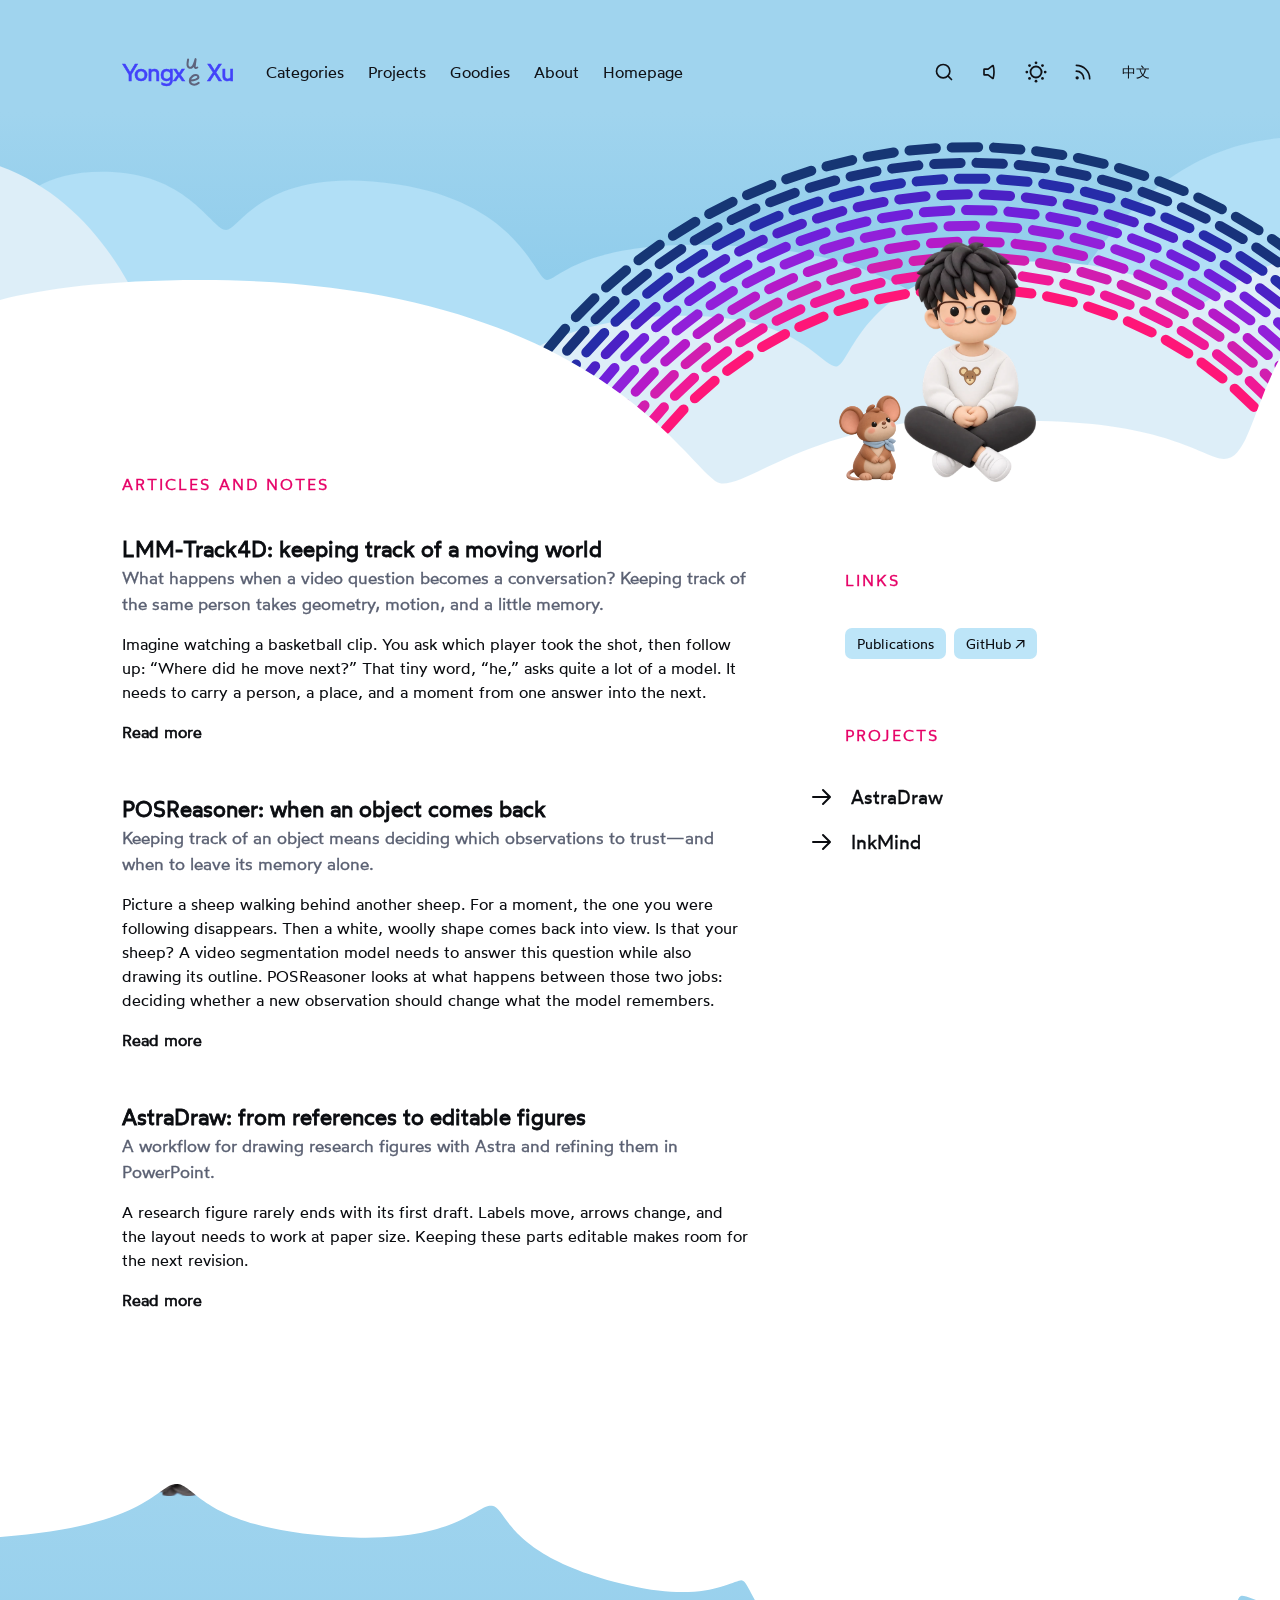
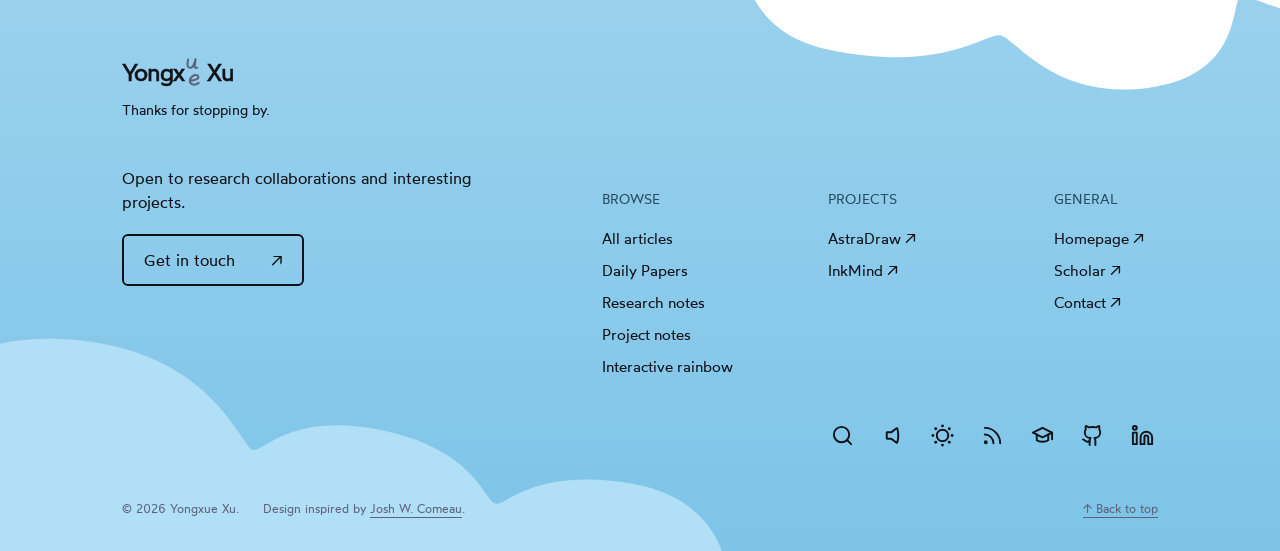
==== commit bdf23421: "Refine portrait toggle and character sounds with muted defaults" ====
--- a/blog/index.html
+++ b/blog/index.html
@@ -5,7 +5,7 @@
  if (theme !== 'light' && theme !== 'dark') theme = matchMedia('(prefers-color-scheme: dark)').matches ? 'dark' : 'light';
  document.documentElement.dataset.theme = theme;
  document.querySelector('meta[name="theme-color"]').content = theme === 'dark' ? '#1c1d20' : '#ffffff';
-})();</script><script>if(performance.getEntriesByType('navigation')[0]?.type==='back_forward')document.documentElement.classList.add('article-arrival-restored');addEventListener('pagehide',()=>document.documentElement.classList.add('article-arrival-restored'));addEventListener('pageshow',event=>{if(event.persisted)document.documentElement.classList.add('article-arrival-restored')});</script><link rel="canonical" href="https://jerrysnow.me/blog/"><link rel="icon" href="data:,"><link rel="preload" href="/blog/fonts/wotfard-regular.woff2?v=c2abbd412fc5" as="font" type="font/woff2" crossorigin><link rel="stylesheet" href="/blog/blog.css?v=308c41fb3545"><link rel="stylesheet" href="/blog/icons.css?v=ea12366de164"><link rel="stylesheet" href="/blog/interactions.css?v=48648428bba0"><link rel="stylesheet" href="/blog/panel-motion.css?v=f6e79ca14c30"><link rel="stylesheet" href="/blog/navigation.css?v=359ce3f112be"><link rel="stylesheet" href="/blog/character.css?v=40e88186ac13"><link rel="stylesheet" href="/blog/character-details.css?v=2bdf0156736a"><script src="/blog/character-interaction.js?v=efecc22e4dc6" defer></script><link rel="stylesheet" href="/blog/footer.css?v=79daea4914ca"><link rel="stylesheet" href="/blog/identity.css?v=dd38e2857742"><link rel="stylesheet" href="/blog/article-components.css?v=2730246751bc"><link rel="stylesheet" href="/blog/research-scenes.css?v=dac17c675ec6"><link rel="stylesheet" href="/blog/track-scene.css?v=040179503195"><link rel="stylesheet" href="/blog/pos-scene.css?v=2b1e1f0c13e9"><link rel="stylesheet" href="/blog/reactions.css?v=8421b27d8550"><link rel="stylesheet" href="/blog/link-motion.css?v=eb699a6ab013"><link rel="stylesheet" href="/blog/article-meta.css?v=aee2e70439c1"><link rel="stylesheet" href="/blog/search-refine.css?v=677871f05381"><link rel="stylesheet" href="/blog/type-refine.css?v=e9ba472c1e7d"><link rel="stylesheet" href="/language-control.css?v=ee913818d95e"><script src="/language-control.js?v=cddb643d28ec" defer></script><script src="/blog/blog.js?v=fcf245952e29" defer></script><script src="/blog/reading.js?v=8371930f481e" defer></script><script src="/blog/research-scenes.js?v=ff529b68837d" defer></script><script src="/blog/track-scene.js?v=9be17534e829" defer></script><script src="/blog/pos-scene.js?v=4f4f8de9f750" defer></script><script src="/assets/vendor/howler.min.js?v=736c339444c8" defer></script><script src="/blog/tools.js?v=27df1facad7a" defer></script><script src="/blog/icons.js?v=f47e2e5ebd80" defer></script><script src="/blog/interactions.js?v=b935df4c4863" defer></script><script src="/blog/panel-motion.js?v=184a9fdb4c69" defer></script><script src="/blog/navigation.js?v=bb3f966a4db1" defer></script><script src="/blog/reactions.js?v=2c4263b880e9" defer></script><script src="/blog/link-motion.js?v=6c645b166e83" defer></script><script src="/blog/article-meta.js?v=1c717c5bc2c6" defer></script><script src="/blog/page-hits.js?v=10e1ca2c6a20" defer></script><link rel="alternate" type="application/rss+xml" title="Yongxue Xu — Blog" href="/blog/feed.xml"></head><body id="top" class="blog-home"><a class="skip-link" href="#content">Skip to content</a><header class="site-header"><div class="blog-header"><a class="identity" href="/blog/" aria-label="Yongxue Xu — Blog"><span>Yongx</span><span class="name-monogram"><span class="name-monogram-text">ue</span><svg class="name-letter-u" width="16" height="14" viewBox="0 0 16 14" fill="none" aria-hidden="true" focusable="false"><path d="M3.1 2.5C2.7 4.6 2.1 7.4 2.8 9.2C3.4 10.9 5.5 11.4 7.1 10.1C9.1 8.5 9.8 4.9 10.6 2.1L9.7 9.4C9.6 10.8 10.6 11.5 12.3 10.5"/></svg><svg class="name-letter-e" width="16" height="14" viewBox="0 0 16 14" fill="none" aria-hidden="true" focusable="false"><path d="M3.2 7.4C6.4 7.6 11.8 6.2 11.4 3.8C11 1.5 7.7 1.5 5.6 3.1C2.2 5.7 1.9 9.6 4.9 11.1C7 12.2 9.5 11.6 11.7 9.9"/></svg></span><span>Xu</span></a><nav class="blog-nav" aria-label="Blog navigation"><div class="nav-disclosure"><button class="nav-trigger" type="button" data-nav-key="categories" aria-expanded="false" aria-controls="desktop-nav-panel-categories"><span data-en="Categories" data-zh="分类">Categories</span></button><div class="nav-panel" id="desktop-nav-panel-categories" hidden><a href="/blog/"><span data-en="All articles" data-zh="全部文章">All articles</span></a><a href="/daily/"><span data-en="Daily Papers" data-zh="每日论文">Daily Papers</span></a><a href="/blog/#research"><span data-en="Research notes" data-zh="研究笔记">Research notes</span></a><a href="/blog/#project-notes"><span data-en="Project notes" data-zh="项目笔记">Project notes</span></a></div></div><div class="nav-disclosure"><button class="nav-trigger" type="button" data-nav-key="projects" aria-expanded="false" aria-controls="desktop-nav-panel-projects"><span data-en="Projects" data-zh="项目">Projects</span></button><div class="nav-panel" id="desktop-nav-panel-projects" hidden><a href="https://github.com/IamJerryXu/AstraDraw" target="_blank" rel="noopener noreferrer">AstraDraw ↗</a><a href="https://inkmind-ai.com/" target="_blank" rel="noopener noreferrer">InkMind ↗</a></div></div><div class="nav-disclosure"><button class="nav-trigger" type="button" data-nav-key="goodies" aria-expanded="false" aria-controls="desktop-nav-panel-goodies"><span data-en="Goodies" data-zh="小玩意">Goodies</span></button><div class="nav-panel" id="desktop-nav-panel-goodies" hidden><a href="/blog/#rainbow" data-open-rainbow><span data-en="Interactive rainbow" data-zh="互动彩虹">Interactive rainbow</span></a><a href="/blog/feed.xml"><span data-en="RSS feed" data-zh="RSS 订阅">RSS feed</span></a></div></div><div class="nav-disclosure"><button class="nav-trigger" type="button" data-nav-key="about" aria-expanded="false" aria-controls="desktop-nav-panel-about"><span data-en="About" data-zh="关于">About</span></button><div class="nav-panel" id="desktop-nav-panel-about" hidden><p><span data-en="I’m Yongxue, an undergraduate at Sun Yat-sen University working on video generation and world models." data-zh="我是永雪，中山大学本科生，研究视频生成与世界模型。">I’m Yongxue, an undergraduate at Sun Yat-sen University working on video generation and world models.</span></p><a href="mailto:jiangjiangcheng753@gmail.com"><span data-en="Say hello" data-zh="联系我">Say hello</span> ↗</a></div></div><a class="nav-homepage" href="/"><span data-en="Homepage" data-zh="学术主页">Homepage</span></a></nav><div class="header-actions"><button class="icon-button" id="search-toggle" type="button" aria-label="Search" title="Search (⌘ K)" aria-haspopup="dialog" aria-controls="site-search" aria-expanded="false"><svg viewBox="0 0 24 24" fill="none" stroke="currentColor" stroke-width="1.7" stroke-linecap="round" stroke-linejoin="round" aria-hidden="true"><circle cx="10.5" cy="10.5" r="6.5"/><path d="m16 16 5 5"/></svg></button><button class="icon-button" id="sound-toggle" type="button" aria-label="Enable sounds" title="Enable sounds" aria-pressed="false"><svg viewBox="0 0 24 24" fill="none" stroke="currentColor" stroke-width="1.7" stroke-linecap="round" stroke-linejoin="round" aria-hidden="true"><path d="M11 4 6 8H3v8h3l5 4Z"/><path class="sound-waves" d="M15 8c2 2 2 6 0 8m3-11c4 4 4 10 0 14"/><path class="sound-off" d="m16 9 5 6m0-6-5 6"/></svg></button><button id="theme-toggle" type="button" aria-label="Switch to dark mode" title="Switch to dark mode"><svg class="theme-icon theme-icon--moon" viewBox="0 0 24 24" fill="none" stroke="currentColor" stroke-width="1.7" stroke-linecap="round" stroke-linejoin="round" aria-hidden="true"><path d="M20.9 13a9 9 0 0 1-9.9-9.9A9 9 0 1 0 20.9 13Z"/></svg><svg class="theme-icon theme-icon--sun" viewBox="0 0 24 24" fill="none" stroke="currentColor" stroke-width="1.7" stroke-linecap="round" aria-hidden="true"><circle cx="12" cy="12" r="4"/><path d="M12 2v2m0 16v2M2 12h2m16 0h2M4.93 4.93l1.42 1.42m11.3 11.3 1.42 1.42M4.93 19.07l1.42-1.42m11.3-11.3 1.42-1.42"/></svg></button><a class="icon-button social-tool" href="/blog/feed.xml" aria-label="RSS" title="RSS"><svg viewBox="0 0 24 24" fill="none" stroke="currentColor" stroke-width="1.7" stroke-linecap="round" stroke-linejoin="round" aria-hidden="true"><path d="M4 4a16 16 0 0 1 16 16M4 10a10 10 0 0 1 10 10"/><circle cx="5" cy="19" r="1" fill="currentColor"/></svg></a><button id="language" type="button" aria-label="切换到中文">中文</button><button class="menu-toggle" type="button" aria-label="Menu" aria-expanded="false" aria-controls="mobile-menu"><svg viewBox="0 0 24 24" fill="none" stroke="currentColor" stroke-width="2" aria-hidden="true"><path d="M4 7h16M4 12h16M4 17h16"/></svg></button></div></div><nav id="mobile-menu" hidden aria-label="Mobile navigation"><div class="nav-disclosure"><button class="nav-trigger" type="button" data-nav-key="categories" aria-expanded="false" aria-controls="mobile-nav-panel-categories"><span data-en="Categories" data-zh="分类">Categories</span></button><div class="nav-panel" id="mobile-nav-panel-categories" hidden><a href="/blog/"><span data-en="All articles" data-zh="全部文章">All articles</span></a><a href="/daily/"><span data-en="Daily Papers" data-zh="每日论文">Daily Papers</span></a><a href="/blog/#research"><span data-en="Research notes" data-zh="研究笔记">Research notes</span></a><a href="/blog/#project-notes"><span data-en="Project notes" data-zh="项目笔记">Project notes</span></a></div></div><div class="nav-disclosure"><button class="nav-trigger" type="button" data-nav-key="projects" aria-expanded="false" aria-controls="mobile-nav-panel-projects"><span data-en="Projects" data-zh="项目">Projects</span></button><div class="nav-panel" id="mobile-nav-panel-projects" hidden><a href="https://github.com/IamJerryXu/AstraDraw" target="_blank" rel="noopener noreferrer">AstraDraw ↗</a><a href="https://inkmind-ai.com/" target="_blank" rel="noopener noreferrer">InkMind ↗</a></div></div><div class="nav-disclosure"><button class="nav-trigger" type="button" data-nav-key="goodies" aria-expanded="false" aria-controls="mobile-nav-panel-goodies"><span data-en="Goodies" data-zh="小玩意">Goodies</span></button><div class="nav-panel" id="mobile-nav-panel-goodies" hidden><a href="/blog/#rainbow" data-open-rainbow><span data-en="Interactive rainbow" data-zh="互动彩虹">Interactive rainbow</span></a><a href="/blog/feed.xml"><span data-en="RSS feed" data-zh="RSS 订阅">RSS feed</span></a></div></div><div class="nav-disclosure"><button class="nav-trigger" type="button" data-nav-key="about" aria-expanded="false" aria-controls="mobile-nav-panel-about"><span data-en="About" data-zh="关于">About</span></button><div class="nav-panel" id="mobile-nav-panel-about" hidden><p><span data-en="I’m Yongxue, an undergraduate at Sun Yat-sen University working on video generation and world models." data-zh="我是永雪，中山大学本科生，研究视频生成与世界模型。">I’m Yongxue, an undergraduate at Sun Yat-sen University working on video generation and world models.</span></p><a href="mailto:jiangjiangcheng753@gmail.com"><span data-en="Say hello" data-zh="联系我">Say hello</span> ↗</a></div></div><a class="nav-homepage" href="/"><span data-en="Homepage" data-zh="学术主页">Homepage</span></a><div class="mobile-social-links"><a class="icon-button social-tool" href="/blog/feed.xml" aria-label="RSS" title="RSS"><svg viewBox="0 0 24 24" fill="none" stroke="currentColor" stroke-width="1.7" stroke-linecap="round" stroke-linejoin="round" aria-hidden="true"><path d="M4 4a16 16 0 0 1 16 16M4 10a10 10 0 0 1 10 10"/><circle cx="5" cy="19" r="1" fill="currentColor"/></svg></a><a class="icon-button social-tool" href="https://scholar.google.com/citations?user=8PtwUrkAAAAJ&amp;hl=en" aria-label="Google Scholar" title="Google Scholar"><svg viewBox="0 0 24 24" fill="none" stroke="currentColor" stroke-width="1.7" stroke-linecap="round" stroke-linejoin="round" aria-hidden="true"><path d="m2 9 10-5 10 5-10 5-10-5Z"/><path d="M6 11v6c4 3 8 3 12 0v-6M22 9v8"/></svg></a><a class="icon-button social-tool" href="https://github.com/IamJerryXu" aria-label="GitHub" title="GitHub"><svg viewBox="0 0 24 24" fill="none" stroke="currentColor" stroke-width="1.7" stroke-linecap="round" stroke-linejoin="round" aria-hidden="true"><path d="M9 21v-4c-4 1-4-2-6-2m15 6v-4c0-1-.3-1.6-.8-2 3-.3 5-1.5 5-5a4 4 0 0 0-1.2-3c.2-1 .2-2-.3-3-2-.3-3.2 1-3.2 1a12 12 0 0 0-7 0s-1.2-1.3-3.2-1C5.8 5 5.8 6 6 7a4 4 0 0 0-1.2 3c0 3.5 2 4.7 5 5-.5.4-.8 1-.8 2"/></svg></a><a class="icon-button social-tool" href="https://www.linkedin.com/in/%E6%B0%B8%E9%9B%AA-%E5%BE%90-6340a4415/" aria-label="LinkedIn" title="LinkedIn"><svg viewBox="0 0 24 24" fill="none" stroke="currentColor" stroke-width="1.7" stroke-linecap="round" stroke-linejoin="round" aria-hidden="true"><rect x="3" y="3" width="18" height="18" rx="2"/><path d="M7 10v7M7 7v.2M11 17v-7m0 3c0-4 6-4 6 0v4"/></svg></a></div></nav></header><dialog id="site-search" aria-labelledby="search-heading"><div class="search-heading"><h2 id="search-heading"><span data-en="Search" data-zh="搜索">Search</span></h2><button id="search-close" type="button" aria-label="Close search">×</button></div><label class="visually-hidden" for="site-search-input"><span data-en="Search this Blog" data-zh="搜索本博客">Search this Blog</span></label><div class="search-input-row"><span class="search-input-icon"><svg viewBox="0 0 24 24" fill="none" stroke="currentColor" stroke-width="1.7" stroke-linecap="round" stroke-linejoin="round" aria-hidden="true"><circle cx="10.5" cy="10.5" r="6.5"/><path d="m16 16 5 5"/></svg></span><input id="site-search-input" type="search" maxlength="150" autocomplete="off" placeholder="Search articles…" data-placeholder-en="Search articles…" data-placeholder-zh="搜索文章…"><button id="search-clear" type="button" aria-label="Clear search" hidden><svg viewBox="0 0 24 24" fill="none" stroke="currentColor" stroke-width="2" stroke-linecap="round" stroke-linejoin="round" aria-hidden="true"><path d="M19 6V20C19 21 18 22 17 22H7C6 22 5 21 5 20V6Z"/><path d="M10 11V17M14 11V17"/><g class="search-trash-lid"><path d="M3 6H21M8 6V4C8 3 9 2 10 2H14C15 2 16 3 16 4V6"/></g></svg></button></div><div id="search-results" aria-live="polite"></div><p id="search-empty" hidden><span data-en="No results. Try another keyword." data-zh="没有找到结果，试试其他关键词。">No results. Try another keyword.</span></p><p class="search-hint"><span data-en="Articles in this Blog" data-zh="搜索本博客文章">Articles in this Blog</span><kbd>Esc</kbd></p><div class="search-cloud"><svg viewBox="0 0 4113 146" fill="none" xmlns="http://www.w3.org/2000/svg" preserveAspectRatio="none" aria-hidden="true"><path d="M1825 113C1837.5 112 1874.5 145 2058.5 145.5C2242.5 146 2273 119.5 2288.5 119C2304 118.5 2312 140 2519.5 129.5C2727 119 2739.5 81.5 2748.5 82.5C2757.5 83.5 2821.5 105 2980.5 105C3139.5 105 3198 65 3211.5 61C3225 57 3230 91 3447.5 83.5C3665 76 3663 27.5 3675 29.5C3687 31.5 3710 76 3904 76C4098 76 4088 22 4098 19C4102.46 17.6626 4104.43 23.0822 4112.91 29.5V0.5H0.416992V28C24.7581 17.693 38.7983 8.78176 45.5013 9.5C59.5002 11 60.0014 72 226.501 72.5C393.001 73 432.003 19.5 440.502 18C449 16.5 474.502 77.5 669.002 85C863.502 92.5 889.003 56 902.502 56C916 56 937.002 92 1132.5 102.5C1328 113 1353 85 1363.5 85C1374 85 1391 124.5 1596 131.5C1801 138.5 1812.5 114 1825 113Z" fill="var(--bg)"/></svg>
+})();</script><script>if(performance.getEntriesByType('navigation')[0]?.type==='back_forward')document.documentElement.classList.add('article-arrival-restored');addEventListener('pagehide',()=>document.documentElement.classList.add('article-arrival-restored'));addEventListener('pageshow',event=>{if(event.persisted)document.documentElement.classList.add('article-arrival-restored')});</script><link rel="canonical" href="https://jerrysnow.me/blog/"><link rel="icon" href="data:,"><link rel="preload" href="/blog/fonts/wotfard-regular.woff2?v=c2abbd412fc5" as="font" type="font/woff2" crossorigin><link rel="stylesheet" href="/blog/blog.css?v=308c41fb3545"><link rel="stylesheet" href="/blog/icons.css?v=ea12366de164"><link rel="stylesheet" href="/blog/interactions.css?v=48648428bba0"><link rel="stylesheet" href="/blog/panel-motion.css?v=f6e79ca14c30"><link rel="stylesheet" href="/blog/navigation.css?v=359ce3f112be"><link rel="stylesheet" href="/blog/character.css?v=40e88186ac13"><link rel="stylesheet" href="/blog/character-details.css?v=2bdf0156736a"><script src="/blog/character-interaction.js?v=70761351ed7e" defer></script><link rel="stylesheet" href="/blog/footer.css?v=79daea4914ca"><link rel="stylesheet" href="/blog/identity.css?v=dd38e2857742"><link rel="stylesheet" href="/blog/article-components.css?v=2730246751bc"><link rel="stylesheet" href="/blog/research-scenes.css?v=dac17c675ec6"><link rel="stylesheet" href="/blog/track-scene.css?v=040179503195"><link rel="stylesheet" href="/blog/pos-scene.css?v=2b1e1f0c13e9"><link rel="stylesheet" href="/blog/reactions.css?v=8421b27d8550"><link rel="stylesheet" href="/blog/link-motion.css?v=eb699a6ab013"><link rel="stylesheet" href="/blog/article-meta.css?v=aee2e70439c1"><link rel="stylesheet" href="/blog/search-refine.css?v=677871f05381"><link rel="stylesheet" href="/blog/type-refine.css?v=e9ba472c1e7d"><link rel="stylesheet" href="/language-control.css?v=ee913818d95e"><script src="/language-control.js?v=cddb643d28ec" defer></script><script src="/blog/blog.js?v=fcf245952e29" defer></script><script src="/blog/reading.js?v=8371930f481e" defer></script><script src="/blog/research-scenes.js?v=ff529b68837d" defer></script><script src="/blog/track-scene.js?v=9be17534e829" defer></script><script src="/blog/pos-scene.js?v=4f4f8de9f750" defer></script><script src="/assets/vendor/howler.min.js?v=736c339444c8" defer></script><script src="/blog/tools.js?v=33eb9dd1e89d" defer></script><script src="/blog/icons.js?v=f47e2e5ebd80" defer></script><script src="/blog/interactions.js?v=b935df4c4863" defer></script><script src="/blog/panel-motion.js?v=184a9fdb4c69" defer></script><script src="/blog/navigation.js?v=bb3f966a4db1" defer></script><script src="/blog/reactions.js?v=2c4263b880e9" defer></script><script src="/blog/link-motion.js?v=6c645b166e83" defer></script><script src="/blog/article-meta.js?v=1c717c5bc2c6" defer></script><script src="/blog/page-hits.js?v=10e1ca2c6a20" defer></script><link rel="alternate" type="application/rss+xml" title="Yongxue Xu — Blog" href="/blog/feed.xml"></head><body id="top" class="blog-home"><a class="skip-link" href="#content">Skip to content</a><header class="site-header"><div class="blog-header"><a class="identity" href="/blog/" aria-label="Yongxue Xu — Blog"><span>Yongx</span><span class="name-monogram"><span class="name-monogram-text">ue</span><svg class="name-letter-u" width="16" height="14" viewBox="0 0 16 14" fill="none" aria-hidden="true" focusable="false"><path d="M3.1 2.5C2.7 4.6 2.1 7.4 2.8 9.2C3.4 10.9 5.5 11.4 7.1 10.1C9.1 8.5 9.8 4.9 10.6 2.1L9.7 9.4C9.6 10.8 10.6 11.5 12.3 10.5"/></svg><svg class="name-letter-e" width="16" height="14" viewBox="0 0 16 14" fill="none" aria-hidden="true" focusable="false"><path d="M3.2 7.4C6.4 7.6 11.8 6.2 11.4 3.8C11 1.5 7.7 1.5 5.6 3.1C2.2 5.7 1.9 9.6 4.9 11.1C7 12.2 9.5 11.6 11.7 9.9"/></svg></span><span>Xu</span></a><nav class="blog-nav" aria-label="Blog navigation"><div class="nav-disclosure"><button class="nav-trigger" type="button" data-nav-key="categories" aria-expanded="false" aria-controls="desktop-nav-panel-categories"><span data-en="Categories" data-zh="分类">Categories</span></button><div class="nav-panel" id="desktop-nav-panel-categories" hidden><a href="/blog/"><span data-en="All articles" data-zh="全部文章">All articles</span></a><a href="/daily/"><span data-en="Daily Papers" data-zh="每日论文">Daily Papers</span></a><a href="/blog/#research"><span data-en="Research notes" data-zh="研究笔记">Research notes</span></a><a href="/blog/#project-notes"><span data-en="Project notes" data-zh="项目笔记">Project notes</span></a></div></div><div class="nav-disclosure"><button class="nav-trigger" type="button" data-nav-key="projects" aria-expanded="false" aria-controls="desktop-nav-panel-projects"><span data-en="Projects" data-zh="项目">Projects</span></button><div class="nav-panel" id="desktop-nav-panel-projects" hidden><a href="https://github.com/IamJerryXu/AstraDraw" target="_blank" rel="noopener noreferrer">AstraDraw ↗</a><a href="https://inkmind-ai.com/" target="_blank" rel="noopener noreferrer">InkMind ↗</a></div></div><div class="nav-disclosure"><button class="nav-trigger" type="button" data-nav-key="goodies" aria-expanded="false" aria-controls="desktop-nav-panel-goodies"><span data-en="Goodies" data-zh="小玩意">Goodies</span></button><div class="nav-panel" id="desktop-nav-panel-goodies" hidden><a href="/blog/#rainbow" data-open-rainbow><span data-en="Interactive rainbow" data-zh="互动彩虹">Interactive rainbow</span></a><a href="/blog/feed.xml"><span data-en="RSS feed" data-zh="RSS 订阅">RSS feed</span></a></div></div><div class="nav-disclosure"><button class="nav-trigger" type="button" data-nav-key="about" aria-expanded="false" aria-controls="desktop-nav-panel-about"><span data-en="About" data-zh="关于">About</span></button><div class="nav-panel" id="desktop-nav-panel-about" hidden><p><span data-en="I’m Yongxue, an undergraduate at Sun Yat-sen University working on video generation and world models." data-zh="我是永雪，中山大学本科生，研究视频生成与世界模型。">I’m Yongxue, an undergraduate at Sun Yat-sen University working on video generation and world models.</span></p><a href="mailto:jiangjiangcheng753@gmail.com"><span data-en="Say hello" data-zh="联系我">Say hello</span> ↗</a></div></div><a class="nav-homepage" href="/"><span data-en="Homepage" data-zh="学术主页">Homepage</span></a></nav><div class="header-actions"><button class="icon-button" id="search-toggle" type="button" aria-label="Search" title="Search (⌘ K)" aria-haspopup="dialog" aria-controls="site-search" aria-expanded="false"><svg viewBox="0 0 24 24" fill="none" stroke="currentColor" stroke-width="1.7" stroke-linecap="round" stroke-linejoin="round" aria-hidden="true"><circle cx="10.5" cy="10.5" r="6.5"/><path d="m16 16 5 5"/></svg></button><button class="icon-button" id="sound-toggle" type="button" aria-label="Enable sounds" title="Enable sounds" aria-pressed="false"><svg viewBox="0 0 24 24" fill="none" stroke="currentColor" stroke-width="1.7" stroke-linecap="round" stroke-linejoin="round" aria-hidden="true"><path d="M11 4 6 8H3v8h3l5 4Z"/><path class="sound-waves" d="M15 8c2 2 2 6 0 8m3-11c4 4 4 10 0 14"/><path class="sound-off" d="m16 9 5 6m0-6-5 6"/></svg></button><button id="theme-toggle" type="button" aria-label="Switch to dark mode" title="Switch to dark mode"><svg class="theme-icon theme-icon--moon" viewBox="0 0 24 24" fill="none" stroke="currentColor" stroke-width="1.7" stroke-linecap="round" stroke-linejoin="round" aria-hidden="true"><path d="M20.9 13a9 9 0 0 1-9.9-9.9A9 9 0 1 0 20.9 13Z"/></svg><svg class="theme-icon theme-icon--sun" viewBox="0 0 24 24" fill="none" stroke="currentColor" stroke-width="1.7" stroke-linecap="round" aria-hidden="true"><circle cx="12" cy="12" r="4"/><path d="M12 2v2m0 16v2M2 12h2m16 0h2M4.93 4.93l1.42 1.42m11.3 11.3 1.42 1.42M4.93 19.07l1.42-1.42m11.3-11.3 1.42-1.42"/></svg></button><a class="icon-button social-tool" href="/blog/feed.xml" aria-label="RSS" title="RSS"><svg viewBox="0 0 24 24" fill="none" stroke="currentColor" stroke-width="1.7" stroke-linecap="round" stroke-linejoin="round" aria-hidden="true"><path d="M4 4a16 16 0 0 1 16 16M4 10a10 10 0 0 1 10 10"/><circle cx="5" cy="19" r="1" fill="currentColor"/></svg></a><button id="language" type="button" aria-label="切换到中文">中文</button><button class="menu-toggle" type="button" aria-label="Menu" aria-expanded="false" aria-controls="mobile-menu"><svg viewBox="0 0 24 24" fill="none" stroke="currentColor" stroke-width="2" aria-hidden="true"><path d="M4 7h16M4 12h16M4 17h16"/></svg></button></div></div><nav id="mobile-menu" hidden aria-label="Mobile navigation"><div class="nav-disclosure"><button class="nav-trigger" type="button" data-nav-key="categories" aria-expanded="false" aria-controls="mobile-nav-panel-categories"><span data-en="Categories" data-zh="分类">Categories</span></button><div class="nav-panel" id="mobile-nav-panel-categories" hidden><a href="/blog/"><span data-en="All articles" data-zh="全部文章">All articles</span></a><a href="/daily/"><span data-en="Daily Papers" data-zh="每日论文">Daily Papers</span></a><a href="/blog/#research"><span data-en="Research notes" data-zh="研究笔记">Research notes</span></a><a href="/blog/#project-notes"><span data-en="Project notes" data-zh="项目笔记">Project notes</span></a></div></div><div class="nav-disclosure"><button class="nav-trigger" type="button" data-nav-key="projects" aria-expanded="false" aria-controls="mobile-nav-panel-projects"><span data-en="Projects" data-zh="项目">Projects</span></button><div class="nav-panel" id="mobile-nav-panel-projects" hidden><a href="https://github.com/IamJerryXu/AstraDraw" target="_blank" rel="noopener noreferrer">AstraDraw ↗</a><a href="https://inkmind-ai.com/" target="_blank" rel="noopener noreferrer">InkMind ↗</a></div></div><div class="nav-disclosure"><button class="nav-trigger" type="button" data-nav-key="goodies" aria-expanded="false" aria-controls="mobile-nav-panel-goodies"><span data-en="Goodies" data-zh="小玩意">Goodies</span></button><div class="nav-panel" id="mobile-nav-panel-goodies" hidden><a href="/blog/#rainbow" data-open-rainbow><span data-en="Interactive rainbow" data-zh="互动彩虹">Interactive rainbow</span></a><a href="/blog/feed.xml"><span data-en="RSS feed" data-zh="RSS 订阅">RSS feed</span></a></div></div><div class="nav-disclosure"><button class="nav-trigger" type="button" data-nav-key="about" aria-expanded="false" aria-controls="mobile-nav-panel-about"><span data-en="About" data-zh="关于">About</span></button><div class="nav-panel" id="mobile-nav-panel-about" hidden><p><span data-en="I’m Yongxue, an undergraduate at Sun Yat-sen University working on video generation and world models." data-zh="我是永雪，中山大学本科生，研究视频生成与世界模型。">I’m Yongxue, an undergraduate at Sun Yat-sen University working on video generation and world models.</span></p><a href="mailto:jiangjiangcheng753@gmail.com"><span data-en="Say hello" data-zh="联系我">Say hello</span> ↗</a></div></div><a class="nav-homepage" href="/"><span data-en="Homepage" data-zh="学术主页">Homepage</span></a><div class="mobile-social-links"><a class="icon-button social-tool" href="/blog/feed.xml" aria-label="RSS" title="RSS"><svg viewBox="0 0 24 24" fill="none" stroke="currentColor" stroke-width="1.7" stroke-linecap="round" stroke-linejoin="round" aria-hidden="true"><path d="M4 4a16 16 0 0 1 16 16M4 10a10 10 0 0 1 10 10"/><circle cx="5" cy="19" r="1" fill="currentColor"/></svg></a><a class="icon-button social-tool" href="https://scholar.google.com/citations?user=8PtwUrkAAAAJ&amp;hl=en" aria-label="Google Scholar" title="Google Scholar"><svg viewBox="0 0 24 24" fill="none" stroke="currentColor" stroke-width="1.7" stroke-linecap="round" stroke-linejoin="round" aria-hidden="true"><path d="m2 9 10-5 10 5-10 5-10-5Z"/><path d="M6 11v6c4 3 8 3 12 0v-6M22 9v8"/></svg></a><a class="icon-button social-tool" href="https://github.com/IamJerryXu" aria-label="GitHub" title="GitHub"><svg viewBox="0 0 24 24" fill="none" stroke="currentColor" stroke-width="1.7" stroke-linecap="round" stroke-linejoin="round" aria-hidden="true"><path d="M9 21v-4c-4 1-4-2-6-2m15 6v-4c0-1-.3-1.6-.8-2 3-.3 5-1.5 5-5a4 4 0 0 0-1.2-3c.2-1 .2-2-.3-3-2-.3-3.2 1-3.2 1a12 12 0 0 0-7 0s-1.2-1.3-3.2-1C5.8 5 5.8 6 6 7a4 4 0 0 0-1.2 3c0 3.5 2 4.7 5 5-.5.4-.8 1-.8 2"/></svg></a><a class="icon-button social-tool" href="https://www.linkedin.com/in/%E6%B0%B8%E9%9B%AA-%E5%BE%90-6340a4415/" aria-label="LinkedIn" title="LinkedIn"><svg viewBox="0 0 24 24" fill="none" stroke="currentColor" stroke-width="1.7" stroke-linecap="round" stroke-linejoin="round" aria-hidden="true"><rect x="3" y="3" width="18" height="18" rx="2"/><path d="M7 10v7M7 7v.2M11 17v-7m0 3c0-4 6-4 6 0v4"/></svg></a></div></nav></header><dialog id="site-search" aria-labelledby="search-heading"><div class="search-heading"><h2 id="search-heading"><span data-en="Search" data-zh="搜索">Search</span></h2><button id="search-close" type="button" aria-label="Close search">×</button></div><label class="visually-hidden" for="site-search-input"><span data-en="Search this Blog" data-zh="搜索本博客">Search this Blog</span></label><div class="search-input-row"><span class="search-input-icon"><svg viewBox="0 0 24 24" fill="none" stroke="currentColor" stroke-width="1.7" stroke-linecap="round" stroke-linejoin="round" aria-hidden="true"><circle cx="10.5" cy="10.5" r="6.5"/><path d="m16 16 5 5"/></svg></span><input id="site-search-input" type="search" maxlength="150" autocomplete="off" placeholder="Search articles…" data-placeholder-en="Search articles…" data-placeholder-zh="搜索文章…"><button id="search-clear" type="button" aria-label="Clear search" hidden><svg viewBox="0 0 24 24" fill="none" stroke="currentColor" stroke-width="2" stroke-linecap="round" stroke-linejoin="round" aria-hidden="true"><path d="M19 6V20C19 21 18 22 17 22H7C6 22 5 21 5 20V6Z"/><path d="M10 11V17M14 11V17"/><g class="search-trash-lid"><path d="M3 6H21M8 6V4C8 3 9 2 10 2H14C15 2 16 3 16 4V6"/></g></svg></button></div><div id="search-results" aria-live="polite"></div><p id="search-empty" hidden><span data-en="No results. Try another keyword." data-zh="没有找到结果，试试其他关键词。">No results. Try another keyword.</span></p><p class="search-hint"><span data-en="Articles in this Blog" data-zh="搜索本博客文章">Articles in this Blog</span><kbd>Esc</kbd></p><div class="search-cloud"><svg viewBox="0 0 4113 146" fill="none" xmlns="http://www.w3.org/2000/svg" preserveAspectRatio="none" aria-hidden="true"><path d="M1825 113C1837.5 112 1874.5 145 2058.5 145.5C2242.5 146 2273 119.5 2288.5 119C2304 118.5 2312 140 2519.5 129.5C2727 119 2739.5 81.5 2748.5 82.5C2757.5 83.5 2821.5 105 2980.5 105C3139.5 105 3198 65 3211.5 61C3225 57 3230 91 3447.5 83.5C3665 76 3663 27.5 3675 29.5C3687 31.5 3710 76 3904 76C4098 76 4088 22 4098 19C4102.46 17.6626 4104.43 23.0822 4112.91 29.5V0.5H0.416992V28C24.7581 17.693 38.7983 8.78176 45.5013 9.5C59.5002 11 60.0014 72 226.501 72.5C393.001 73 432.003 19.5 440.502 18C449 16.5 474.502 77.5 669.002 85C863.502 92.5 889.003 56 902.502 56C916 56 937.002 92 1132.5 102.5C1328 113 1353 85 1363.5 85C1374 85 1391 124.5 1596 131.5C1801 138.5 1812.5 114 1825 113Z" fill="var(--bg)"/></svg>
 </div></dialog><section class="scene" aria-label="Interactive rainbow"><h1 class="visually-hidden">Blog</h1><div class="rainbow-art"><canvas id="rainbow-scene" aria-hidden="true"></canvas></div><div class="home-cloud-window home-cloud-window--back"><svg width="5120" height="456" fill="none" viewBox="0 0 5120 456" preserveAspectRatio="none" xmlns="http://www.w3.org/2000/svg" class="source-home-cloud" aria-hidden="true"><path fill="var(--cloud-far)" d="M2467 198C2478.93 198 2508.5 148.5 2692.3 167C2855.77 183.454 2890 275.92 2940.45 271C2978.5 267.29 3025.5 66.1073 3208.04 55.5002C3364.5 46.408 3407.37 123 3419.5 123.5C3431.63 124 3448.89 83.0002 3564.32 83.0002C3728 83.0002 3767.67 198.501 3779.08 198C3790.5 197.5 3808 45.0002 4044.68 45.0002C4238.5 45.0002 4245.32 120.5 4256.5 116.5C4267.69 112.5 4277 13.5002 4417.9 13.5002C4567 13.5002 4590.74 115.5 4608.5 116.5C4626.26 117.5 4640.5 13.5007 4795 13.5004C4946 13.5002 4954.43 76.5003 4970.51 76.5003C4986.6 76.5003 4983 8.5 5077 8.5C5147.13 8.5 5148.62 62.7657 5148.14 74.3437C5148.08 75.8075 5148 77.2344 5148 78.6994V360V361.5C5148 383.592 5130.09 401.5 5108 401.5H9C-13.0914 401.5 -31 383.592 -31 361.5V133.5V76.0021V76.0002C-31 75.9604 -30.9925 -7.80104e-05 24 0C103.747 0.000113126 132.617 67.9717 143.069 117.186C148.413 142.347 172.927 161.481 197.99 155.7L478.5 91C598.5 64.5 646 110.5 659 110.5C672 110.5 714 31 856 33.5C998 36 996.5 76 1008.5 73.5C1020.5 71 1014.28 28.0329 1174.5 31C1309.5 33.5 1298.5 110.5 1327.5 110.5C1366.31 110.5 1378.25 109.457 1388 110.5C1406.69 112.5 1429.5 27 1615 27C1743.74 27 1771.09 161.183 1855.16 167C1930.28 172.198 1914.5 85 2032.05 90.0002C2108.93 93.2702 2132.33 148 2146.16 148C2160 148 2184 81.6655 2318.08 102.5C2440.5 121.524 2455.07 198 2467 198Z"></path><path fill="var(--cloud)" d="M2617 234C2496.99 229.765 2429.72 276.108 2400.53 303.732C2388.43 315.177 2372.83 323.5 2356.18 323.5H2135.62C2111.05 323.5 2089.95 305.704 2082.79 282.198C2061.56 212.504 2001.53 78.3592 1852.75 71.0003C1691 63 1645 185 1622 186.5C1599 188 1587 88.5 1368.5 88.5C1211 88.5 1180 157.5 1158.4 161.5C1136.8 165.501 1074.33 111 931 129.5C787.671 148 789.676 214.5 770 214C750.324 213.5 736.5 129.5 535.029 142.5C416.863 150.125 382.163 211.07 373.669 260.166C368.141 292.123 343.421 323.5 310.99 323.5H280.024C249.079 323.5 225.052 295.503 224.331 264.567C222.732 195.98 200.305 92 79 92C17.4738 92 3.47982 128.37 0.653094 139.38C0.122368 141.447 0 143.571 0 145.705V398C0 412.36 11.6404 424 25.9998 424H5100C5127.61 424 5150 401.615 5150 374V365V181.851C5150 149.381 5119.54 125.514 5087.89 132.773C5054.67 140.392 5019.02 148.008 5011.31 147.5C4996.11 146.501 4966.41 99.9071 4859.43 95.5003C4731 90.2096 4684 213.5 4663 213.5H4531.84C4513.48 213.5 4496.63 203.435 4485.66 188.715C4451.8 143.286 4365.08 52.9127 4220.67 71.0003C4061 91.0002 4023.5 150.5 4006.5 150.5C3989.5 150.5 3925.6 96.5092 3797.5 100.5C3637 105.5 3599 235.5 3589 231.5C3563.12 221.148 3430.32 192.596 3405.38 180.145C3382.96 168.954 3354.61 161.5 3318.87 161.5C3175.43 161.5 3129.73 224 3116.87 224C3104 224 3073.62 179.5 2953.5 179.5C2782 179.5 2771.92 286 2756 284.5C2740.08 283 2721.1 237.674 2617 234Z"></path></svg></div><div class="home-cloud-window home-cloud-window--front"><svg xmlns="http://www.w3.org/2000/svg" width="5120" height="456" fill="none" viewBox="0 0 5120 456" preserveAspectRatio="none" class="source-home-cloud" aria-hidden="true"><path fill="var(--bg)" d="M2641.4 401.5C2613.31 399.999 2525.75 198 2121.01 198C1862 198 1840 264.5 1806.88 259.5C1773.77 254.499 1723.34 129.991 1562.17 136C1401 142.009 1366.58 313.5 1339 321C1311.42 328.5 1279 226.5 1034.79 234.5C802.99 242.093 724.297 318.5 697 313C669.703 307.5 681 75.9996 430.496 32.4996C214.304 -5.042 99.7464 183.937 60.6394 266.475C51.4353 285.9 27.9703 295.392 8.5729 286.129C-15.3473 274.705 -43 292.144 -43 318.652V429.5C-43 443.859 -31.3592 455.5 -16.9999 455.5H5103C5127.3 455.5 5147 435.8 5147 411.5V232.89C5147 226.643 5146.46 220.404 5144.55 214.457C5136.92 190.729 5108.7 128.5 5022.5 128.5C4881 128.5 4935 253.704 4838.83 249C4808.16 247.499 4757.27 55.5004 4535 59C4312.73 62.4996 4283.98 270.5 4250.5 268.5C4217.02 266.5 4197 199 4037.27 189.5C3834.76 177.455 3790.86 285 3753.5 279C3716.14 273 3652.96 98.8238 3377.5 153.5C3156.46 197.374 3191.5 387.48 3139.82 376.5C3118.64 371.999 3078.5 339 2948.03 339C2894.2 339 2890.37 330.676 2837.19 339C2708.5 359.141 2669.5 403 2641.4 401.5Z"></path></svg></div><button class="scene-portrait character-interactive" type="button" style="--character-image:url('/assets/blog-character-white-glasses-v2.webp?v=1342f6666b50')"><span class="visually-hidden"><span data-en="Say hi to Jerry and give the mouse some cheese" data-zh="向 Jerry 打招呼，给小鼠一块奶酪">Say hi to Jerry and give the mouse some cheese</span></span><span class="character-layer character-layer--day"><img class="character-base" src="/assets/blog-character-white-glasses-v2.webp?v=1342f6666b50" alt="" width="397" height="720" decoding="async" draggable="false"><img class="character-expression" src="/assets/blog-character-white-glasses-happy-v2.webp?v=6861f7c022a5" alt="" width="397" height="720" decoding="async" draggable="false"><img class="character-greeting" src="/assets/character-wave-day.webp?v=d5bb3f0af913" alt="" width="397" height="720" decoding="async" draggable="false"></span><span class="character-layer character-layer--night"><img class="character-base" src="/assets/blog-character-white-glasses-night-v2.webp?v=46f1431ccb46" alt="" width="397" height="720" decoding="async" draggable="false"><img class="character-expression" src="/assets/blog-character-white-glasses-night-happy-v2.webp?v=daa34a20d571" alt="" width="397" height="720" decoding="async" draggable="false"><img class="character-greeting" src="/assets/character-wave-night.webp?v=6e66eee5efd6" alt="" width="397" height="720" decoding="async" draggable="false"></span><span class="character-stitch" aria-hidden="true"><svg class="character-stitch-art" viewBox="0 0 397 720" fill="none" preserveAspectRatio="xMidYMid meet" aria-hidden="true" focusable="false"><svg x="163" y="371" width="71" height="64" viewBox="0 0 64 58" fill="none">
 <g stroke-linecap="round" stroke-linejoin="round">
 <circle class="stitch-brown" cx="15" cy="16" r="12"/><circle class="stitch-brown" cx="49" cy="16" r="12"/>
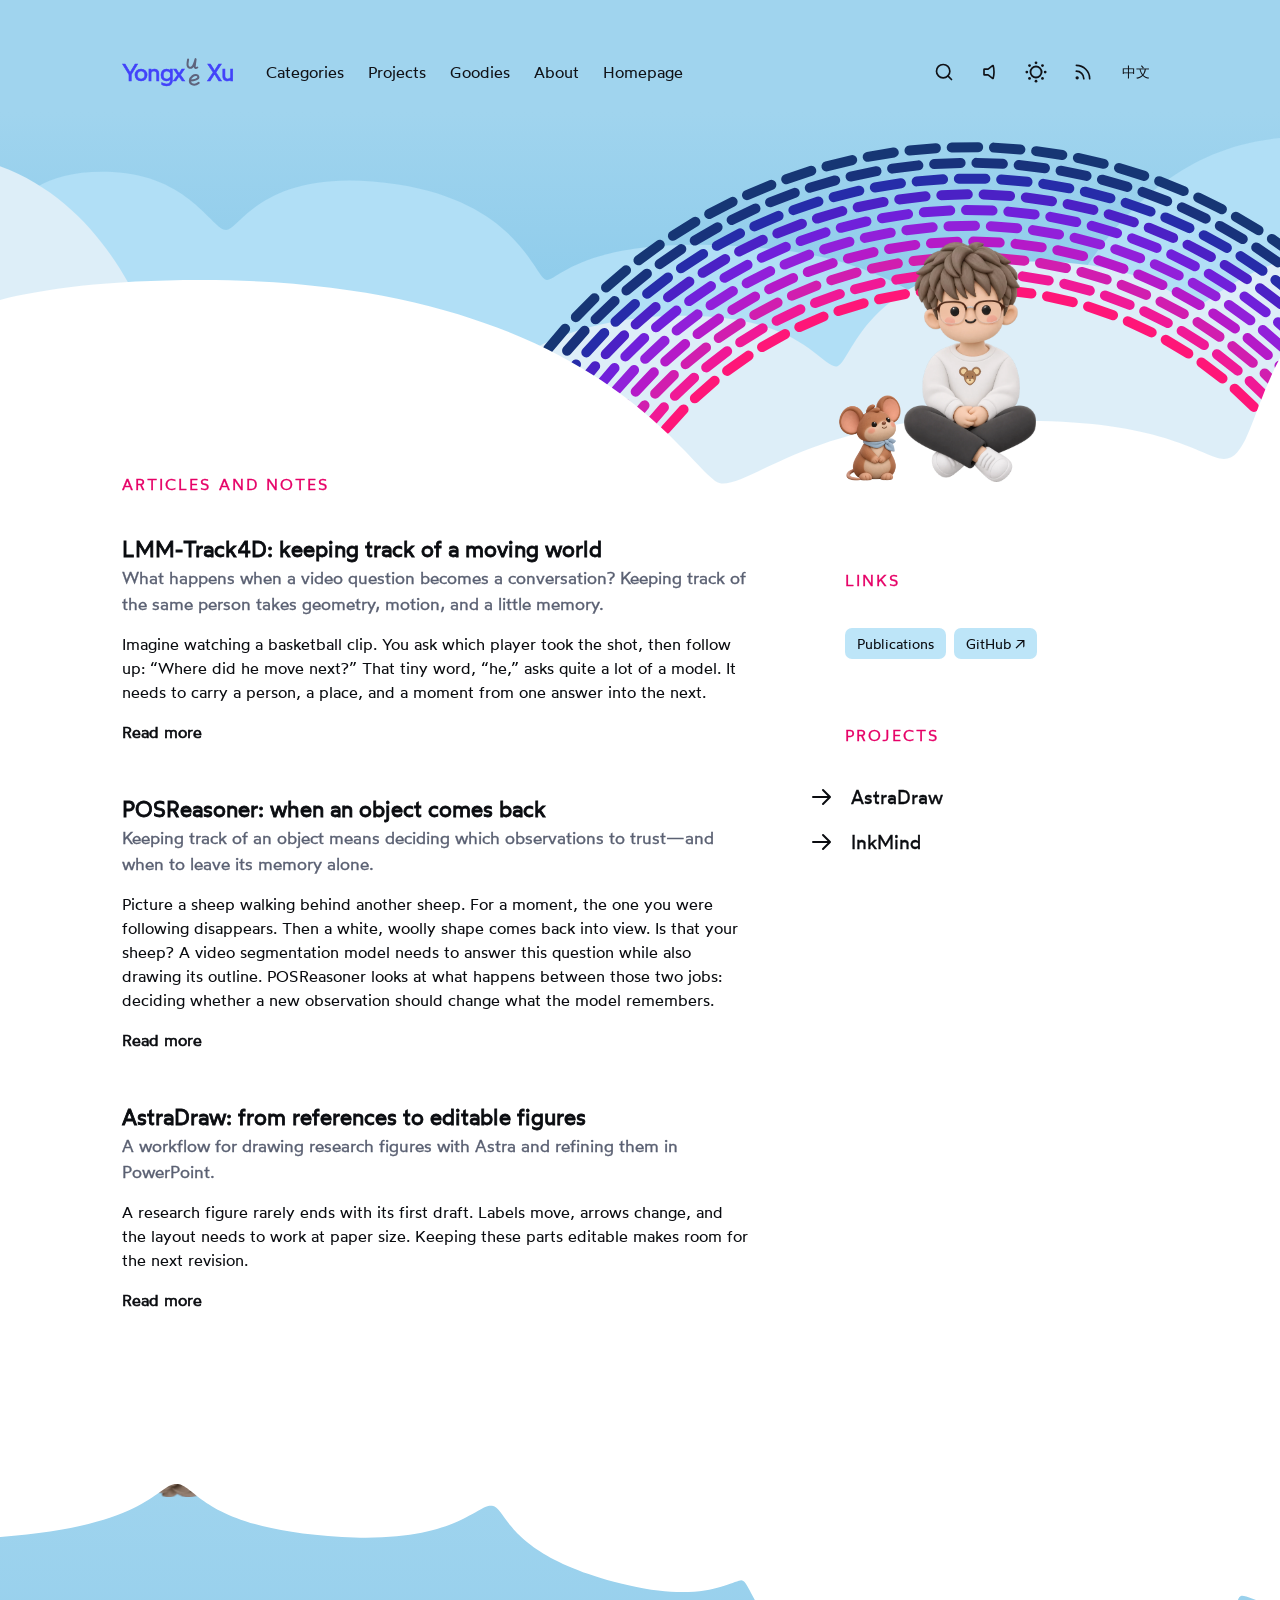
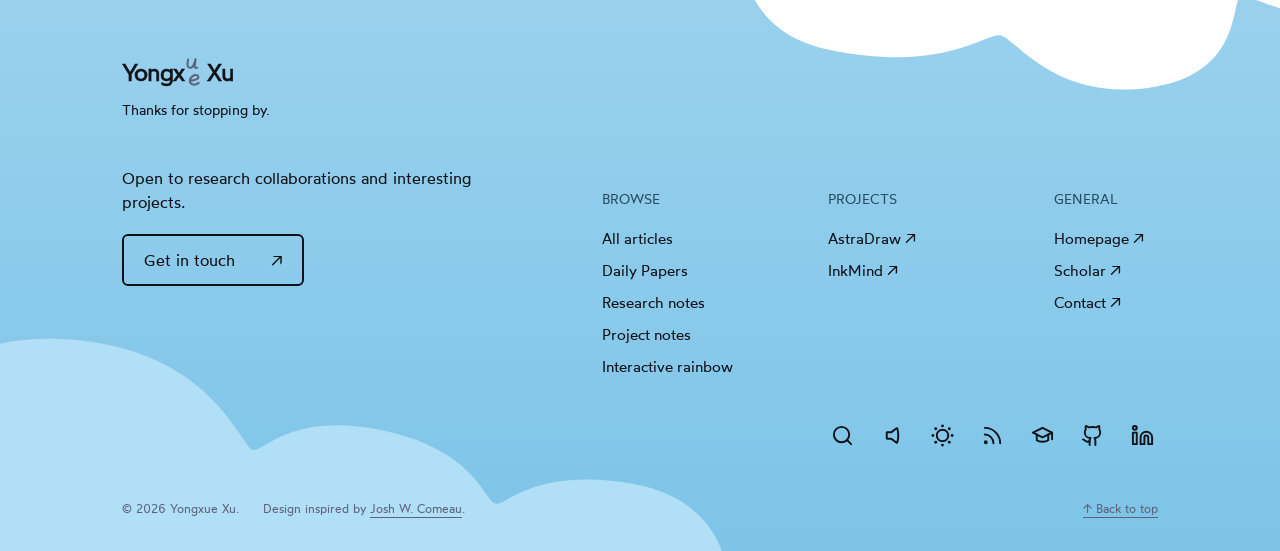
==== commit 959622a6: "Restore profile spacing and update character to hazelnut ash brown hair" ====
--- a/blog/index.html
+++ b/blog/index.html
@@ -6,7 +6,7 @@
  document.documentElement.dataset.theme = theme;
  document.querySelector('meta[name="theme-color"]').content = theme === 'dark' ? '#1c1d20' : '#ffffff';
 })();</script><script>if(performance.getEntriesByType('navigation')[0]?.type==='back_forward')document.documentElement.classList.add('article-arrival-restored');addEventListener('pagehide',()=>document.documentElement.classList.add('article-arrival-restored'));addEventListener('pageshow',event=>{if(event.persisted)document.documentElement.classList.add('article-arrival-restored')});</script><link rel="canonical" href="https://jerrysnow.me/blog/"><link rel="icon" href="data:,"><link rel="preload" href="/blog/fonts/wotfard-regular.woff2?v=c2abbd412fc5" as="font" type="font/woff2" crossorigin><link rel="stylesheet" href="/blog/blog.css?v=308c41fb3545"><link rel="stylesheet" href="/blog/icons.css?v=ea12366de164"><link rel="stylesheet" href="/blog/interactions.css?v=48648428bba0"><link rel="stylesheet" href="/blog/panel-motion.css?v=f6e79ca14c30"><link rel="stylesheet" href="/blog/navigation.css?v=359ce3f112be"><link rel="stylesheet" href="/blog/character.css?v=40e88186ac13"><link rel="stylesheet" href="/blog/character-details.css?v=2bdf0156736a"><script src="/blog/character-interaction.js?v=70761351ed7e" defer></script><link rel="stylesheet" href="/blog/footer.css?v=79daea4914ca"><link rel="stylesheet" href="/blog/identity.css?v=dd38e2857742"><link rel="stylesheet" href="/blog/article-components.css?v=2730246751bc"><link rel="stylesheet" href="/blog/research-scenes.css?v=dac17c675ec6"><link rel="stylesheet" href="/blog/track-scene.css?v=040179503195"><link rel="stylesheet" href="/blog/pos-scene.css?v=2b1e1f0c13e9"><link rel="stylesheet" href="/blog/reactions.css?v=8421b27d8550"><link rel="stylesheet" href="/blog/link-motion.css?v=eb699a6ab013"><link rel="stylesheet" href="/blog/article-meta.css?v=aee2e70439c1"><link rel="stylesheet" href="/blog/search-refine.css?v=677871f05381"><link rel="stylesheet" href="/blog/type-refine.css?v=e9ba472c1e7d"><link rel="stylesheet" href="/language-control.css?v=ee913818d95e"><script src="/language-control.js?v=cddb643d28ec" defer></script><script src="/blog/blog.js?v=fcf245952e29" defer></script><script src="/blog/reading.js?v=8371930f481e" defer></script><script src="/blog/research-scenes.js?v=ff529b68837d" defer></script><script src="/blog/track-scene.js?v=9be17534e829" defer></script><script src="/blog/pos-scene.js?v=4f4f8de9f750" defer></script><script src="/assets/vendor/howler.min.js?v=736c339444c8" defer></script><script src="/blog/tools.js?v=33eb9dd1e89d" defer></script><script src="/blog/icons.js?v=f47e2e5ebd80" defer></script><script src="/blog/interactions.js?v=b935df4c4863" defer></script><script src="/blog/panel-motion.js?v=184a9fdb4c69" defer></script><script src="/blog/navigation.js?v=bb3f966a4db1" defer></script><script src="/blog/reactions.js?v=2c4263b880e9" defer></script><script src="/blog/link-motion.js?v=6c645b166e83" defer></script><script src="/blog/article-meta.js?v=1c717c5bc2c6" defer></script><script src="/blog/page-hits.js?v=10e1ca2c6a20" defer></script><link rel="alternate" type="application/rss+xml" title="Yongxue Xu — Blog" href="/blog/feed.xml"></head><body id="top" class="blog-home"><a class="skip-link" href="#content">Skip to content</a><header class="site-header"><div class="blog-header"><a class="identity" href="/blog/" aria-label="Yongxue Xu — Blog"><span>Yongx</span><span class="name-monogram"><span class="name-monogram-text">ue</span><svg class="name-letter-u" width="16" height="14" viewBox="0 0 16 14" fill="none" aria-hidden="true" focusable="false"><path d="M3.1 2.5C2.7 4.6 2.1 7.4 2.8 9.2C3.4 10.9 5.5 11.4 7.1 10.1C9.1 8.5 9.8 4.9 10.6 2.1L9.7 9.4C9.6 10.8 10.6 11.5 12.3 10.5"/></svg><svg class="name-letter-e" width="16" height="14" viewBox="0 0 16 14" fill="none" aria-hidden="true" focusable="false"><path d="M3.2 7.4C6.4 7.6 11.8 6.2 11.4 3.8C11 1.5 7.7 1.5 5.6 3.1C2.2 5.7 1.9 9.6 4.9 11.1C7 12.2 9.5 11.6 11.7 9.9"/></svg></span><span>Xu</span></a><nav class="blog-nav" aria-label="Blog navigation"><div class="nav-disclosure"><button class="nav-trigger" type="button" data-nav-key="categories" aria-expanded="false" aria-controls="desktop-nav-panel-categories"><span data-en="Categories" data-zh="分类">Categories</span></button><div class="nav-panel" id="desktop-nav-panel-categories" hidden><a href="/blog/"><span data-en="All articles" data-zh="全部文章">All articles</span></a><a href="/daily/"><span data-en="Daily Papers" data-zh="每日论文">Daily Papers</span></a><a href="/blog/#research"><span data-en="Research notes" data-zh="研究笔记">Research notes</span></a><a href="/blog/#project-notes"><span data-en="Project notes" data-zh="项目笔记">Project notes</span></a></div></div><div class="nav-disclosure"><button class="nav-trigger" type="button" data-nav-key="projects" aria-expanded="false" aria-controls="desktop-nav-panel-projects"><span data-en="Projects" data-zh="项目">Projects</span></button><div class="nav-panel" id="desktop-nav-panel-projects" hidden><a href="https://github.com/IamJerryXu/AstraDraw" target="_blank" rel="noopener noreferrer">AstraDraw ↗</a><a href="https://inkmind-ai.com/" target="_blank" rel="noopener noreferrer">InkMind ↗</a></div></div><div class="nav-disclosure"><button class="nav-trigger" type="button" data-nav-key="goodies" aria-expanded="false" aria-controls="desktop-nav-panel-goodies"><span data-en="Goodies" data-zh="小玩意">Goodies</span></button><div class="nav-panel" id="desktop-nav-panel-goodies" hidden><a href="/blog/#rainbow" data-open-rainbow><span data-en="Interactive rainbow" data-zh="互动彩虹">Interactive rainbow</span></a><a href="/blog/feed.xml"><span data-en="RSS feed" data-zh="RSS 订阅">RSS feed</span></a></div></div><div class="nav-disclosure"><button class="nav-trigger" type="button" data-nav-key="about" aria-expanded="false" aria-controls="desktop-nav-panel-about"><span data-en="About" data-zh="关于">About</span></button><div class="nav-panel" id="desktop-nav-panel-about" hidden><p><span data-en="I’m Yongxue, an undergraduate at Sun Yat-sen University working on video generation and world models." data-zh="我是永雪，中山大学本科生，研究视频生成与世界模型。">I’m Yongxue, an undergraduate at Sun Yat-sen University working on video generation and world models.</span></p><a href="mailto:jiangjiangcheng753@gmail.com"><span data-en="Say hello" data-zh="联系我">Say hello</span> ↗</a></div></div><a class="nav-homepage" href="/"><span data-en="Homepage" data-zh="学术主页">Homepage</span></a></nav><div class="header-actions"><button class="icon-button" id="search-toggle" type="button" aria-label="Search" title="Search (⌘ K)" aria-haspopup="dialog" aria-controls="site-search" aria-expanded="false"><svg viewBox="0 0 24 24" fill="none" stroke="currentColor" stroke-width="1.7" stroke-linecap="round" stroke-linejoin="round" aria-hidden="true"><circle cx="10.5" cy="10.5" r="6.5"/><path d="m16 16 5 5"/></svg></button><button class="icon-button" id="sound-toggle" type="button" aria-label="Enable sounds" title="Enable sounds" aria-pressed="false"><svg viewBox="0 0 24 24" fill="none" stroke="currentColor" stroke-width="1.7" stroke-linecap="round" stroke-linejoin="round" aria-hidden="true"><path d="M11 4 6 8H3v8h3l5 4Z"/><path class="sound-waves" d="M15 8c2 2 2 6 0 8m3-11c4 4 4 10 0 14"/><path class="sound-off" d="m16 9 5 6m0-6-5 6"/></svg></button><button id="theme-toggle" type="button" aria-label="Switch to dark mode" title="Switch to dark mode"><svg class="theme-icon theme-icon--moon" viewBox="0 0 24 24" fill="none" stroke="currentColor" stroke-width="1.7" stroke-linecap="round" stroke-linejoin="round" aria-hidden="true"><path d="M20.9 13a9 9 0 0 1-9.9-9.9A9 9 0 1 0 20.9 13Z"/></svg><svg class="theme-icon theme-icon--sun" viewBox="0 0 24 24" fill="none" stroke="currentColor" stroke-width="1.7" stroke-linecap="round" aria-hidden="true"><circle cx="12" cy="12" r="4"/><path d="M12 2v2m0 16v2M2 12h2m16 0h2M4.93 4.93l1.42 1.42m11.3 11.3 1.42 1.42M4.93 19.07l1.42-1.42m11.3-11.3 1.42-1.42"/></svg></button><a class="icon-button social-tool" href="/blog/feed.xml" aria-label="RSS" title="RSS"><svg viewBox="0 0 24 24" fill="none" stroke="currentColor" stroke-width="1.7" stroke-linecap="round" stroke-linejoin="round" aria-hidden="true"><path d="M4 4a16 16 0 0 1 16 16M4 10a10 10 0 0 1 10 10"/><circle cx="5" cy="19" r="1" fill="currentColor"/></svg></a><button id="language" type="button" aria-label="切换到中文">中文</button><button class="menu-toggle" type="button" aria-label="Menu" aria-expanded="false" aria-controls="mobile-menu"><svg viewBox="0 0 24 24" fill="none" stroke="currentColor" stroke-width="2" aria-hidden="true"><path d="M4 7h16M4 12h16M4 17h16"/></svg></button></div></div><nav id="mobile-menu" hidden aria-label="Mobile navigation"><div class="nav-disclosure"><button class="nav-trigger" type="button" data-nav-key="categories" aria-expanded="false" aria-controls="mobile-nav-panel-categories"><span data-en="Categories" data-zh="分类">Categories</span></button><div class="nav-panel" id="mobile-nav-panel-categories" hidden><a href="/blog/"><span data-en="All articles" data-zh="全部文章">All articles</span></a><a href="/daily/"><span data-en="Daily Papers" data-zh="每日论文">Daily Papers</span></a><a href="/blog/#research"><span data-en="Research notes" data-zh="研究笔记">Research notes</span></a><a href="/blog/#project-notes"><span data-en="Project notes" data-zh="项目笔记">Project notes</span></a></div></div><div class="nav-disclosure"><button class="nav-trigger" type="button" data-nav-key="projects" aria-expanded="false" aria-controls="mobile-nav-panel-projects"><span data-en="Projects" data-zh="项目">Projects</span></button><div class="nav-panel" id="mobile-nav-panel-projects" hidden><a href="https://github.com/IamJerryXu/AstraDraw" target="_blank" rel="noopener noreferrer">AstraDraw ↗</a><a href="https://inkmind-ai.com/" target="_blank" rel="noopener noreferrer">InkMind ↗</a></div></div><div class="nav-disclosure"><button class="nav-trigger" type="button" data-nav-key="goodies" aria-expanded="false" aria-controls="mobile-nav-panel-goodies"><span data-en="Goodies" data-zh="小玩意">Goodies</span></button><div class="nav-panel" id="mobile-nav-panel-goodies" hidden><a href="/blog/#rainbow" data-open-rainbow><span data-en="Interactive rainbow" data-zh="互动彩虹">Interactive rainbow</span></a><a href="/blog/feed.xml"><span data-en="RSS feed" data-zh="RSS 订阅">RSS feed</span></a></div></div><div class="nav-disclosure"><button class="nav-trigger" type="button" data-nav-key="about" aria-expanded="false" aria-controls="mobile-nav-panel-about"><span data-en="About" data-zh="关于">About</span></button><div class="nav-panel" id="mobile-nav-panel-about" hidden><p><span data-en="I’m Yongxue, an undergraduate at Sun Yat-sen University working on video generation and world models." data-zh="我是永雪，中山大学本科生，研究视频生成与世界模型。">I’m Yongxue, an undergraduate at Sun Yat-sen University working on video generation and world models.</span></p><a href="mailto:jiangjiangcheng753@gmail.com"><span data-en="Say hello" data-zh="联系我">Say hello</span> ↗</a></div></div><a class="nav-homepage" href="/"><span data-en="Homepage" data-zh="学术主页">Homepage</span></a><div class="mobile-social-links"><a class="icon-button social-tool" href="/blog/feed.xml" aria-label="RSS" title="RSS"><svg viewBox="0 0 24 24" fill="none" stroke="currentColor" stroke-width="1.7" stroke-linecap="round" stroke-linejoin="round" aria-hidden="true"><path d="M4 4a16 16 0 0 1 16 16M4 10a10 10 0 0 1 10 10"/><circle cx="5" cy="19" r="1" fill="currentColor"/></svg></a><a class="icon-button social-tool" href="https://scholar.google.com/citations?user=8PtwUrkAAAAJ&amp;hl=en" aria-label="Google Scholar" title="Google Scholar"><svg viewBox="0 0 24 24" fill="none" stroke="currentColor" stroke-width="1.7" stroke-linecap="round" stroke-linejoin="round" aria-hidden="true"><path d="m2 9 10-5 10 5-10 5-10-5Z"/><path d="M6 11v6c4 3 8 3 12 0v-6M22 9v8"/></svg></a><a class="icon-button social-tool" href="https://github.com/IamJerryXu" aria-label="GitHub" title="GitHub"><svg viewBox="0 0 24 24" fill="none" stroke="currentColor" stroke-width="1.7" stroke-linecap="round" stroke-linejoin="round" aria-hidden="true"><path d="M9 21v-4c-4 1-4-2-6-2m15 6v-4c0-1-.3-1.6-.8-2 3-.3 5-1.5 5-5a4 4 0 0 0-1.2-3c.2-1 .2-2-.3-3-2-.3-3.2 1-3.2 1a12 12 0 0 0-7 0s-1.2-1.3-3.2-1C5.8 5 5.8 6 6 7a4 4 0 0 0-1.2 3c0 3.5 2 4.7 5 5-.5.4-.8 1-.8 2"/></svg></a><a class="icon-button social-tool" href="https://www.linkedin.com/in/%E6%B0%B8%E9%9B%AA-%E5%BE%90-6340a4415/" aria-label="LinkedIn" title="LinkedIn"><svg viewBox="0 0 24 24" fill="none" stroke="currentColor" stroke-width="1.7" stroke-linecap="round" stroke-linejoin="round" aria-hidden="true"><rect x="3" y="3" width="18" height="18" rx="2"/><path d="M7 10v7M7 7v.2M11 17v-7m0 3c0-4 6-4 6 0v4"/></svg></a></div></nav></header><dialog id="site-search" aria-labelledby="search-heading"><div class="search-heading"><h2 id="search-heading"><span data-en="Search" data-zh="搜索">Search</span></h2><button id="search-close" type="button" aria-label="Close search">×</button></div><label class="visually-hidden" for="site-search-input"><span data-en="Search this Blog" data-zh="搜索本博客">Search this Blog</span></label><div class="search-input-row"><span class="search-input-icon"><svg viewBox="0 0 24 24" fill="none" stroke="currentColor" stroke-width="1.7" stroke-linecap="round" stroke-linejoin="round" aria-hidden="true"><circle cx="10.5" cy="10.5" r="6.5"/><path d="m16 16 5 5"/></svg></span><input id="site-search-input" type="search" maxlength="150" autocomplete="off" placeholder="Search articles…" data-placeholder-en="Search articles…" data-placeholder-zh="搜索文章…"><button id="search-clear" type="button" aria-label="Clear search" hidden><svg viewBox="0 0 24 24" fill="none" stroke="currentColor" stroke-width="2" stroke-linecap="round" stroke-linejoin="round" aria-hidden="true"><path d="M19 6V20C19 21 18 22 17 22H7C6 22 5 21 5 20V6Z"/><path d="M10 11V17M14 11V17"/><g class="search-trash-lid"><path d="M3 6H21M8 6V4C8 3 9 2 10 2H14C15 2 16 3 16 4V6"/></g></svg></button></div><div id="search-results" aria-live="polite"></div><p id="search-empty" hidden><span data-en="No results. Try another keyword." data-zh="没有找到结果，试试其他关键词。">No results. Try another keyword.</span></p><p class="search-hint"><span data-en="Articles in this Blog" data-zh="搜索本博客文章">Articles in this Blog</span><kbd>Esc</kbd></p><div class="search-cloud"><svg viewBox="0 0 4113 146" fill="none" xmlns="http://www.w3.org/2000/svg" preserveAspectRatio="none" aria-hidden="true"><path d="M1825 113C1837.5 112 1874.5 145 2058.5 145.5C2242.5 146 2273 119.5 2288.5 119C2304 118.5 2312 140 2519.5 129.5C2727 119 2739.5 81.5 2748.5 82.5C2757.5 83.5 2821.5 105 2980.5 105C3139.5 105 3198 65 3211.5 61C3225 57 3230 91 3447.5 83.5C3665 76 3663 27.5 3675 29.5C3687 31.5 3710 76 3904 76C4098 76 4088 22 4098 19C4102.46 17.6626 4104.43 23.0822 4112.91 29.5V0.5H0.416992V28C24.7581 17.693 38.7983 8.78176 45.5013 9.5C59.5002 11 60.0014 72 226.501 72.5C393.001 73 432.003 19.5 440.502 18C449 16.5 474.502 77.5 669.002 85C863.502 92.5 889.003 56 902.502 56C916 56 937.002 92 1132.5 102.5C1328 113 1353 85 1363.5 85C1374 85 1391 124.5 1596 131.5C1801 138.5 1812.5 114 1825 113Z" fill="var(--bg)"/></svg>
-</div></dialog><section class="scene" aria-label="Interactive rainbow"><h1 class="visually-hidden">Blog</h1><div class="rainbow-art"><canvas id="rainbow-scene" aria-hidden="true"></canvas></div><div class="home-cloud-window home-cloud-window--back"><svg width="5120" height="456" fill="none" viewBox="0 0 5120 456" preserveAspectRatio="none" xmlns="http://www.w3.org/2000/svg" class="source-home-cloud" aria-hidden="true"><path fill="var(--cloud-far)" d="M2467 198C2478.93 198 2508.5 148.5 2692.3 167C2855.77 183.454 2890 275.92 2940.45 271C2978.5 267.29 3025.5 66.1073 3208.04 55.5002C3364.5 46.408 3407.37 123 3419.5 123.5C3431.63 124 3448.89 83.0002 3564.32 83.0002C3728 83.0002 3767.67 198.501 3779.08 198C3790.5 197.5 3808 45.0002 4044.68 45.0002C4238.5 45.0002 4245.32 120.5 4256.5 116.5C4267.69 112.5 4277 13.5002 4417.9 13.5002C4567 13.5002 4590.74 115.5 4608.5 116.5C4626.26 117.5 4640.5 13.5007 4795 13.5004C4946 13.5002 4954.43 76.5003 4970.51 76.5003C4986.6 76.5003 4983 8.5 5077 8.5C5147.13 8.5 5148.62 62.7657 5148.14 74.3437C5148.08 75.8075 5148 77.2344 5148 78.6994V360V361.5C5148 383.592 5130.09 401.5 5108 401.5H9C-13.0914 401.5 -31 383.592 -31 361.5V133.5V76.0021V76.0002C-31 75.9604 -30.9925 -7.80104e-05 24 0C103.747 0.000113126 132.617 67.9717 143.069 117.186C148.413 142.347 172.927 161.481 197.99 155.7L478.5 91C598.5 64.5 646 110.5 659 110.5C672 110.5 714 31 856 33.5C998 36 996.5 76 1008.5 73.5C1020.5 71 1014.28 28.0329 1174.5 31C1309.5 33.5 1298.5 110.5 1327.5 110.5C1366.31 110.5 1378.25 109.457 1388 110.5C1406.69 112.5 1429.5 27 1615 27C1743.74 27 1771.09 161.183 1855.16 167C1930.28 172.198 1914.5 85 2032.05 90.0002C2108.93 93.2702 2132.33 148 2146.16 148C2160 148 2184 81.6655 2318.08 102.5C2440.5 121.524 2455.07 198 2467 198Z"></path><path fill="var(--cloud)" d="M2617 234C2496.99 229.765 2429.72 276.108 2400.53 303.732C2388.43 315.177 2372.83 323.5 2356.18 323.5H2135.62C2111.05 323.5 2089.95 305.704 2082.79 282.198C2061.56 212.504 2001.53 78.3592 1852.75 71.0003C1691 63 1645 185 1622 186.5C1599 188 1587 88.5 1368.5 88.5C1211 88.5 1180 157.5 1158.4 161.5C1136.8 165.501 1074.33 111 931 129.5C787.671 148 789.676 214.5 770 214C750.324 213.5 736.5 129.5 535.029 142.5C416.863 150.125 382.163 211.07 373.669 260.166C368.141 292.123 343.421 323.5 310.99 323.5H280.024C249.079 323.5 225.052 295.503 224.331 264.567C222.732 195.98 200.305 92 79 92C17.4738 92 3.47982 128.37 0.653094 139.38C0.122368 141.447 0 143.571 0 145.705V398C0 412.36 11.6404 424 25.9998 424H5100C5127.61 424 5150 401.615 5150 374V365V181.851C5150 149.381 5119.54 125.514 5087.89 132.773C5054.67 140.392 5019.02 148.008 5011.31 147.5C4996.11 146.501 4966.41 99.9071 4859.43 95.5003C4731 90.2096 4684 213.5 4663 213.5H4531.84C4513.48 213.5 4496.63 203.435 4485.66 188.715C4451.8 143.286 4365.08 52.9127 4220.67 71.0003C4061 91.0002 4023.5 150.5 4006.5 150.5C3989.5 150.5 3925.6 96.5092 3797.5 100.5C3637 105.5 3599 235.5 3589 231.5C3563.12 221.148 3430.32 192.596 3405.38 180.145C3382.96 168.954 3354.61 161.5 3318.87 161.5C3175.43 161.5 3129.73 224 3116.87 224C3104 224 3073.62 179.5 2953.5 179.5C2782 179.5 2771.92 286 2756 284.5C2740.08 283 2721.1 237.674 2617 234Z"></path></svg></div><div class="home-cloud-window home-cloud-window--front"><svg xmlns="http://www.w3.org/2000/svg" width="5120" height="456" fill="none" viewBox="0 0 5120 456" preserveAspectRatio="none" class="source-home-cloud" aria-hidden="true"><path fill="var(--bg)" d="M2641.4 401.5C2613.31 399.999 2525.75 198 2121.01 198C1862 198 1840 264.5 1806.88 259.5C1773.77 254.499 1723.34 129.991 1562.17 136C1401 142.009 1366.58 313.5 1339 321C1311.42 328.5 1279 226.5 1034.79 234.5C802.99 242.093 724.297 318.5 697 313C669.703 307.5 681 75.9996 430.496 32.4996C214.304 -5.042 99.7464 183.937 60.6394 266.475C51.4353 285.9 27.9703 295.392 8.5729 286.129C-15.3473 274.705 -43 292.144 -43 318.652V429.5C-43 443.859 -31.3592 455.5 -16.9999 455.5H5103C5127.3 455.5 5147 435.8 5147 411.5V232.89C5147 226.643 5146.46 220.404 5144.55 214.457C5136.92 190.729 5108.7 128.5 5022.5 128.5C4881 128.5 4935 253.704 4838.83 249C4808.16 247.499 4757.27 55.5004 4535 59C4312.73 62.4996 4283.98 270.5 4250.5 268.5C4217.02 266.5 4197 199 4037.27 189.5C3834.76 177.455 3790.86 285 3753.5 279C3716.14 273 3652.96 98.8238 3377.5 153.5C3156.46 197.374 3191.5 387.48 3139.82 376.5C3118.64 371.999 3078.5 339 2948.03 339C2894.2 339 2890.37 330.676 2837.19 339C2708.5 359.141 2669.5 403 2641.4 401.5Z"></path></svg></div><button class="scene-portrait character-interactive" type="button" style="--character-image:url('/assets/blog-character-white-glasses-v2.webp?v=1342f6666b50')"><span class="visually-hidden"><span data-en="Say hi to Jerry and give the mouse some cheese" data-zh="向 Jerry 打招呼，给小鼠一块奶酪">Say hi to Jerry and give the mouse some cheese</span></span><span class="character-layer character-layer--day"><img class="character-base" src="/assets/blog-character-white-glasses-v2.webp?v=1342f6666b50" alt="" width="397" height="720" decoding="async" draggable="false"><img class="character-expression" src="/assets/blog-character-white-glasses-happy-v2.webp?v=6861f7c022a5" alt="" width="397" height="720" decoding="async" draggable="false"><img class="character-greeting" src="/assets/character-wave-day.webp?v=d5bb3f0af913" alt="" width="397" height="720" decoding="async" draggable="false"></span><span class="character-layer character-layer--night"><img class="character-base" src="/assets/blog-character-white-glasses-night-v2.webp?v=46f1431ccb46" alt="" width="397" height="720" decoding="async" draggable="false"><img class="character-expression" src="/assets/blog-character-white-glasses-night-happy-v2.webp?v=daa34a20d571" alt="" width="397" height="720" decoding="async" draggable="false"><img class="character-greeting" src="/assets/character-wave-night.webp?v=6e66eee5efd6" alt="" width="397" height="720" decoding="async" draggable="false"></span><span class="character-stitch" aria-hidden="true"><svg class="character-stitch-art" viewBox="0 0 397 720" fill="none" preserveAspectRatio="xMidYMid meet" aria-hidden="true" focusable="false"><svg x="163" y="371" width="71" height="64" viewBox="0 0 64 58" fill="none">
+</div></dialog><section class="scene" aria-label="Interactive rainbow"><h1 class="visually-hidden">Blog</h1><div class="rainbow-art"><canvas id="rainbow-scene" aria-hidden="true"></canvas></div><div class="home-cloud-window home-cloud-window--back"><svg width="5120" height="456" fill="none" viewBox="0 0 5120 456" preserveAspectRatio="none" xmlns="http://www.w3.org/2000/svg" class="source-home-cloud" aria-hidden="true"><path fill="var(--cloud-far)" d="M2467 198C2478.93 198 2508.5 148.5 2692.3 167C2855.77 183.454 2890 275.92 2940.45 271C2978.5 267.29 3025.5 66.1073 3208.04 55.5002C3364.5 46.408 3407.37 123 3419.5 123.5C3431.63 124 3448.89 83.0002 3564.32 83.0002C3728 83.0002 3767.67 198.501 3779.08 198C3790.5 197.5 3808 45.0002 4044.68 45.0002C4238.5 45.0002 4245.32 120.5 4256.5 116.5C4267.69 112.5 4277 13.5002 4417.9 13.5002C4567 13.5002 4590.74 115.5 4608.5 116.5C4626.26 117.5 4640.5 13.5007 4795 13.5004C4946 13.5002 4954.43 76.5003 4970.51 76.5003C4986.6 76.5003 4983 8.5 5077 8.5C5147.13 8.5 5148.62 62.7657 5148.14 74.3437C5148.08 75.8075 5148 77.2344 5148 78.6994V360V361.5C5148 383.592 5130.09 401.5 5108 401.5H9C-13.0914 401.5 -31 383.592 -31 361.5V133.5V76.0021V76.0002C-31 75.9604 -30.9925 -7.80104e-05 24 0C103.747 0.000113126 132.617 67.9717 143.069 117.186C148.413 142.347 172.927 161.481 197.99 155.7L478.5 91C598.5 64.5 646 110.5 659 110.5C672 110.5 714 31 856 33.5C998 36 996.5 76 1008.5 73.5C1020.5 71 1014.28 28.0329 1174.5 31C1309.5 33.5 1298.5 110.5 1327.5 110.5C1366.31 110.5 1378.25 109.457 1388 110.5C1406.69 112.5 1429.5 27 1615 27C1743.74 27 1771.09 161.183 1855.16 167C1930.28 172.198 1914.5 85 2032.05 90.0002C2108.93 93.2702 2132.33 148 2146.16 148C2160 148 2184 81.6655 2318.08 102.5C2440.5 121.524 2455.07 198 2467 198Z"></path><path fill="var(--cloud)" d="M2617 234C2496.99 229.765 2429.72 276.108 2400.53 303.732C2388.43 315.177 2372.83 323.5 2356.18 323.5H2135.62C2111.05 323.5 2089.95 305.704 2082.79 282.198C2061.56 212.504 2001.53 78.3592 1852.75 71.0003C1691 63 1645 185 1622 186.5C1599 188 1587 88.5 1368.5 88.5C1211 88.5 1180 157.5 1158.4 161.5C1136.8 165.501 1074.33 111 931 129.5C787.671 148 789.676 214.5 770 214C750.324 213.5 736.5 129.5 535.029 142.5C416.863 150.125 382.163 211.07 373.669 260.166C368.141 292.123 343.421 323.5 310.99 323.5H280.024C249.079 323.5 225.052 295.503 224.331 264.567C222.732 195.98 200.305 92 79 92C17.4738 92 3.47982 128.37 0.653094 139.38C0.122368 141.447 0 143.571 0 145.705V398C0 412.36 11.6404 424 25.9998 424H5100C5127.61 424 5150 401.615 5150 374V365V181.851C5150 149.381 5119.54 125.514 5087.89 132.773C5054.67 140.392 5019.02 148.008 5011.31 147.5C4996.11 146.501 4966.41 99.9071 4859.43 95.5003C4731 90.2096 4684 213.5 4663 213.5H4531.84C4513.48 213.5 4496.63 203.435 4485.66 188.715C4451.8 143.286 4365.08 52.9127 4220.67 71.0003C4061 91.0002 4023.5 150.5 4006.5 150.5C3989.5 150.5 3925.6 96.5092 3797.5 100.5C3637 105.5 3599 235.5 3589 231.5C3563.12 221.148 3430.32 192.596 3405.38 180.145C3382.96 168.954 3354.61 161.5 3318.87 161.5C3175.43 161.5 3129.73 224 3116.87 224C3104 224 3073.62 179.5 2953.5 179.5C2782 179.5 2771.92 286 2756 284.5C2740.08 283 2721.1 237.674 2617 234Z"></path></svg></div><div class="home-cloud-window home-cloud-window--front"><svg xmlns="http://www.w3.org/2000/svg" width="5120" height="456" fill="none" viewBox="0 0 5120 456" preserveAspectRatio="none" class="source-home-cloud" aria-hidden="true"><path fill="var(--bg)" d="M2641.4 401.5C2613.31 399.999 2525.75 198 2121.01 198C1862 198 1840 264.5 1806.88 259.5C1773.77 254.499 1723.34 129.991 1562.17 136C1401 142.009 1366.58 313.5 1339 321C1311.42 328.5 1279 226.5 1034.79 234.5C802.99 242.093 724.297 318.5 697 313C669.703 307.5 681 75.9996 430.496 32.4996C214.304 -5.042 99.7464 183.937 60.6394 266.475C51.4353 285.9 27.9703 295.392 8.5729 286.129C-15.3473 274.705 -43 292.144 -43 318.652V429.5C-43 443.859 -31.3592 455.5 -16.9999 455.5H5103C5127.3 455.5 5147 435.8 5147 411.5V232.89C5147 226.643 5146.46 220.404 5144.55 214.457C5136.92 190.729 5108.7 128.5 5022.5 128.5C4881 128.5 4935 253.704 4838.83 249C4808.16 247.499 4757.27 55.5004 4535 59C4312.73 62.4996 4283.98 270.5 4250.5 268.5C4217.02 266.5 4197 199 4037.27 189.5C3834.76 177.455 3790.86 285 3753.5 279C3716.14 273 3652.96 98.8238 3377.5 153.5C3156.46 197.374 3191.5 387.48 3139.82 376.5C3118.64 371.999 3078.5 339 2948.03 339C2894.2 339 2890.37 330.676 2837.19 339C2708.5 359.141 2669.5 403 2641.4 401.5Z"></path></svg></div><button class="scene-portrait character-interactive" type="button" style="--character-image:url('/assets/character-hazelnut-day-v1.webp?v=f6584b462345')"><span class="visually-hidden"><span data-en="Say hi to Jerry and give the mouse some cheese" data-zh="向 Jerry 打招呼，给小鼠一块奶酪">Say hi to Jerry and give the mouse some cheese</span></span><span class="character-layer character-layer--day"><img class="character-base" src="/assets/character-hazelnut-day-v1.webp?v=f6584b462345" alt="" width="397" height="720" decoding="async" draggable="false"><img class="character-expression" src="/assets/blog-character-white-glasses-happy-v2.webp?v=6861f7c022a5" alt="" width="397" height="720" decoding="async" draggable="false"><img class="character-greeting" src="/assets/character-hazelnut-wave-day-v1.webp?v=cb7b4e0dad90" alt="" width="397" height="720" decoding="async" draggable="false"></span><span class="character-layer character-layer--night"><img class="character-base" src="/assets/character-hazelnut-night-v1.webp?v=2088edacc559" alt="" width="397" height="720" decoding="async" draggable="false"><img class="character-expression" src="/assets/blog-character-white-glasses-night-happy-v2.webp?v=daa34a20d571" alt="" width="397" height="720" decoding="async" draggable="false"><img class="character-greeting" src="/assets/character-hazelnut-wave-night-v1.webp?v=2ba9b2f49951" alt="" width="397" height="720" decoding="async" draggable="false"></span><span class="character-stitch" aria-hidden="true"><svg class="character-stitch-art" viewBox="0 0 397 720" fill="none" preserveAspectRatio="xMidYMid meet" aria-hidden="true" focusable="false"><svg x="163" y="371" width="71" height="64" viewBox="0 0 64 58" fill="none">
 <g stroke-linecap="round" stroke-linejoin="round">
 <circle class="stitch-brown" cx="15" cy="16" r="12"/><circle class="stitch-brown" cx="49" cy="16" r="12"/>
 <circle class="stitch-cream" cx="15" cy="16" r="7.5"/><circle class="stitch-cream" cx="49" cy="16" r="7.5"/>
@@ -23,7 +23,7 @@
 <fieldset class="console-field console-edges"><legend><span data-en="EDGES" data-zh="端点">EDGES</span></legend><div class="console-toggle"><label><input type="radio" name="rainbow-linecap" value="round" checked><span>round</span></label><label><input type="radio" name="rainbow-linecap" value="square"><span>square</span></label></div></fieldset>
 <div class="console-field console-segment"><span id="segment-label"><span data-en="SEGMENT VALUES" data-zh="线段参数">SEGMENT VALUES</span></span><div id="rainbow-segment-pad" aria-labelledby="segment-label"><span class="pad-crosshair pad-crosshair--x" aria-hidden="true"></span><span class="pad-crosshair pad-crosshair--y" aria-hidden="true"></span><button id="rainbow-segment-handle" type="button" aria-label="Segment length and width. Use arrow keys to adjust."></button></div></div></div>
 <div class="console-bottom"><p><span data-en="Shape the rainbow with the controls above. &lt;strong&gt;Your changes are saved in this browser.&lt;/strong&gt;" data-zh="用上面的控件调整彩虹。&lt;strong&gt;设置只保存在当前浏览器。&lt;/strong&gt;">Shape the rainbow with the controls above. <strong>Your changes are saved in this browser.</strong></span></p><div class="console-actions"><div class="console-action"><span><span data-en="RANDOM" data-zh="随机">RANDOM</span></span><button id="rainbow-random" type="button"><span class="visually-hidden"><span data-en="Randomize rainbow" data-zh="随机调整彩虹">Randomize rainbow</span></span></button></div><div class="console-action"><span><span data-en="RESET" data-zh="重置">RESET</span></span><button id="rainbow-reset" type="button"><span class="visually-hidden"><span data-en="Reset rainbow" data-zh="重置彩虹">Reset rainbow</span></span></button></div></div></div></section><main class="blog-layout" id="content"><div class="writing"><h2 class="section-label"><span data-en="ARTICLES AND NOTES" data-zh="文章与手记">ARTICLES AND NOTES</span></h2><article class="post" id="research"><h3><a href="lmm-track4d/"><span data-en="LMM-Track4D: keeping track of a moving world" data-zh="LMM-Track4D：跟上一个不断变化的世界">LMM-Track4D: keeping track of a moving world</span></a></h3><p class="post-summary"><span data-en="What happens when a video question becomes a conversation? Keeping track of the same person takes geometry, motion, and a little memory." data-zh="当视频问答变成一段连续的对话，模型怎样才能一直跟住同一个人？这需要空间、运动，以及能够延续的状态。">What happens when a video question becomes a conversation? Keeping track of the same person takes geometry, motion, and a little memory.</span></p><p><span data-en="Imagine watching a basketball clip. You ask which player took the shot, then follow up: “Where did he move next?” That tiny word, “he,” asks quite a lot of a model. It needs to carry a person, a place, and a moment from one answer into the next." data-zh="想象你正在看一段篮球视频。你问谁刚才投了篮，又接着问：“他后来往哪儿走了？”一个很短的“他”，其实给模型出了道难题：上一轮说的是谁、当时在哪儿、后面发生了什么，都得接得上。">Imagine watching a basketball clip. You ask which player took the shot, then follow up: “Where did he move next?” That tiny word, “he,” asks quite a lot of a model. It needs to carry a person, a place, and a moment from one answer into the next.</span></p><a class="read-link" href="lmm-track4d/"><span data-en="Read more" data-zh="阅读全文">Read more</span><svg class="read-arrows" viewBox="0 0 36 12" aria-hidden="true"><path class="read-arrow-first" d="M.75 6h10.5M6 .75 11.25 6 6 11.25"/><path class="read-arrow-extra read-arrow-extra--1" d="M15 10L19.5 5.5L15 1"/><path class="read-arrow-extra read-arrow-extra--2" d="M23 10L27.5 5.5L23 1"/><path class="read-arrow-extra read-arrow-extra--3" d="M31 10L35.5 5.5L31 1"/></svg></a></article><article class="post" id="post-posreasoner"><h3><a href="posreasoner/"><span data-en="POSReasoner: when an object comes back" data-zh="POSReasoner：看不见，不等于该忘记">POSReasoner: when an object comes back</span></a></h3><p class="post-summary"><span data-en="Keeping track of an object means deciding which observations to trust—and when to leave its memory alone." data-zh="持续跟住一个目标，需要判断眼前的证据是否可信，也需要知道什么时候该保留原来的记忆。">Keeping track of an object means deciding which observations to trust—and when to leave its memory alone.</span></p><p><span data-en="Picture a sheep walking behind another sheep. For a moment, the one you were following disappears. Then a white, woolly shape comes back into view. Is that your sheep? A video segmentation model needs to answer this question while also drawing its outline. POSReasoner looks at what happens between those two jobs: deciding whether a new observation should change what the model remembers." data-zh="想象一只羊走到了另一只羊身后。你正跟着看的那只，短暂地消失了。等一团白色的身影重新出现，它还是刚才那只羊吗？视频分割模型既要画出轮廓，也要认清前后是不是同一个目标。POSReasoner 关注的，就是这两件事之间的一步：眼前的新观察，是否足以改写模型对它的记忆？">Picture a sheep walking behind another sheep. For a moment, the one you were following disappears. Then a white, woolly shape comes back into view. Is that your sheep? A video segmentation model needs to answer this question while also drawing its outline. POSReasoner looks at what happens between those two jobs: deciding whether a new observation should change what the model remembers.</span></p><a class="read-link" href="posreasoner/"><span data-en="Read more" data-zh="阅读全文">Read more</span><svg class="read-arrows" viewBox="0 0 36 12" aria-hidden="true"><path class="read-arrow-first" d="M.75 6h10.5M6 .75 11.25 6 6 11.25"/><path class="read-arrow-extra read-arrow-extra--1" d="M15 10L19.5 5.5L15 1"/><path class="read-arrow-extra read-arrow-extra--2" d="M23 10L27.5 5.5L23 1"/><path class="read-arrow-extra read-arrow-extra--3" d="M31 10L35.5 5.5L31 1"/></svg></a></article><article class="post" id="project-notes"><h3><a href="astradraw/"><span data-en="AstraDraw: from references to editable figures" data-zh="AstraDraw：从参考图到可编辑的科研图">AstraDraw: from references to editable figures</span></a></h3><p class="post-summary"><span data-en="A workflow for drawing research figures with Astra and refining them in PowerPoint." data-zh="用 Astra 画科研图，再在 PowerPoint 里继续修改。">A workflow for drawing research figures with Astra and refining them in PowerPoint.</span></p><p><span data-en="A research figure rarely ends with its first draft. Labels move, arrows change, and the layout needs to work at paper size. Keeping these parts editable makes room for the next revision." data-zh="科研图很少在第一稿就结束。标签要挪一点，箭头要调整，缩到论文大小后还得看清。保留文字、线条和布局的可编辑性，是为了给下一次修改留出空间。">A research figure rarely ends with its first draft. Labels move, arrows change, and the layout needs to work at paper size. Keeping these parts editable makes room for the next revision.</span></p><a class="read-link" href="astradraw/"><span data-en="Read more" data-zh="阅读全文">Read more</span><svg class="read-arrows" viewBox="0 0 36 12" aria-hidden="true"><path class="read-arrow-first" d="M.75 6h10.5M6 .75 11.25 6 6 11.25"/><path class="read-arrow-extra read-arrow-extra--1" d="M15 10L19.5 5.5L15 1"/><path class="read-arrow-extra read-arrow-extra--2" d="M23 10L27.5 5.5L23 1"/><path class="read-arrow-extra read-arrow-extra--3" d="M31 10L35.5 5.5L31 1"/></svg></a></article></div><aside class="blog-aside"><section><h2 class="section-label"><span data-en="LINKS" data-zh="链接">LINKS</span></h2><div class="topic-pills"><a href="/#publications"><span data-en="Publications" data-zh="论文">Publications</span></a><a href="https://github.com/IamJerryXu">GitHub ↗</a></div></section><section class="elsewhere"><h2 class="section-label"><span data-en="PROJECTS" data-zh="项目">PROJECTS</span></h2><a href="https://github.com/IamJerryXu/AstraDraw" target="_blank" rel="noopener noreferrer"><span aria-hidden="true">→</span><span>AstraDraw</span></a><a href="https://inkmind-ai.com/" target="_blank" rel="noopener noreferrer"><span aria-hidden="true">→</span><span>InkMind</span></a></section></aside></main><footer class="site-footer">
-<div class="footer-peek" aria-hidden="true"><span class="character-layer character-layer--day"><img class="character-base" src="/assets/blog-character-white-glasses-v2.webp?v=1342f6666b50" alt="" width="397" height="720" decoding="async" draggable="false"><img class="character-expression" src="/assets/blog-character-white-glasses-happy-v2.webp?v=6861f7c022a5" alt="" width="397" height="720" decoding="async" draggable="false"></span><span class="character-layer character-layer--night"><img class="character-base" src="/assets/blog-character-white-glasses-night-v2.webp?v=46f1431ccb46" alt="" width="397" height="720" decoding="async" draggable="false"><img class="character-expression" src="/assets/blog-character-white-glasses-night-happy-v2.webp?v=daa34a20d571" alt="" width="397" height="720" decoding="async" draggable="false"></span><span class="character-stitch" aria-hidden="true"><svg class="character-stitch-art" viewBox="0 0 397 720" fill="none" preserveAspectRatio="xMidYMid meet" aria-hidden="true" focusable="false"><svg x="163" y="371" width="71" height="64" viewBox="0 0 64 58" fill="none">
+<div class="footer-peek" aria-hidden="true"><span class="character-layer character-layer--day"><img class="character-base" src="/assets/character-hazelnut-day-v1.webp?v=f6584b462345" alt="" width="397" height="720" decoding="async" draggable="false"><img class="character-expression" src="/assets/blog-character-white-glasses-happy-v2.webp?v=6861f7c022a5" alt="" width="397" height="720" decoding="async" draggable="false"></span><span class="character-layer character-layer--night"><img class="character-base" src="/assets/character-hazelnut-night-v1.webp?v=2088edacc559" alt="" width="397" height="720" decoding="async" draggable="false"><img class="character-expression" src="/assets/blog-character-white-glasses-night-happy-v2.webp?v=daa34a20d571" alt="" width="397" height="720" decoding="async" draggable="false"></span><span class="character-stitch" aria-hidden="true"><svg class="character-stitch-art" viewBox="0 0 397 720" fill="none" preserveAspectRatio="xMidYMid meet" aria-hidden="true" focusable="false"><svg x="163" y="371" width="71" height="64" viewBox="0 0 64 58" fill="none">
 <g stroke-linecap="round" stroke-linejoin="round">
 <circle class="stitch-brown" cx="15" cy="16" r="12"/><circle class="stitch-brown" cx="49" cy="16" r="12"/>
 <circle class="stitch-cream" cx="15" cy="16" r="7.5"/><circle class="stitch-cream" cx="49" cy="16" r="7.5"/>
